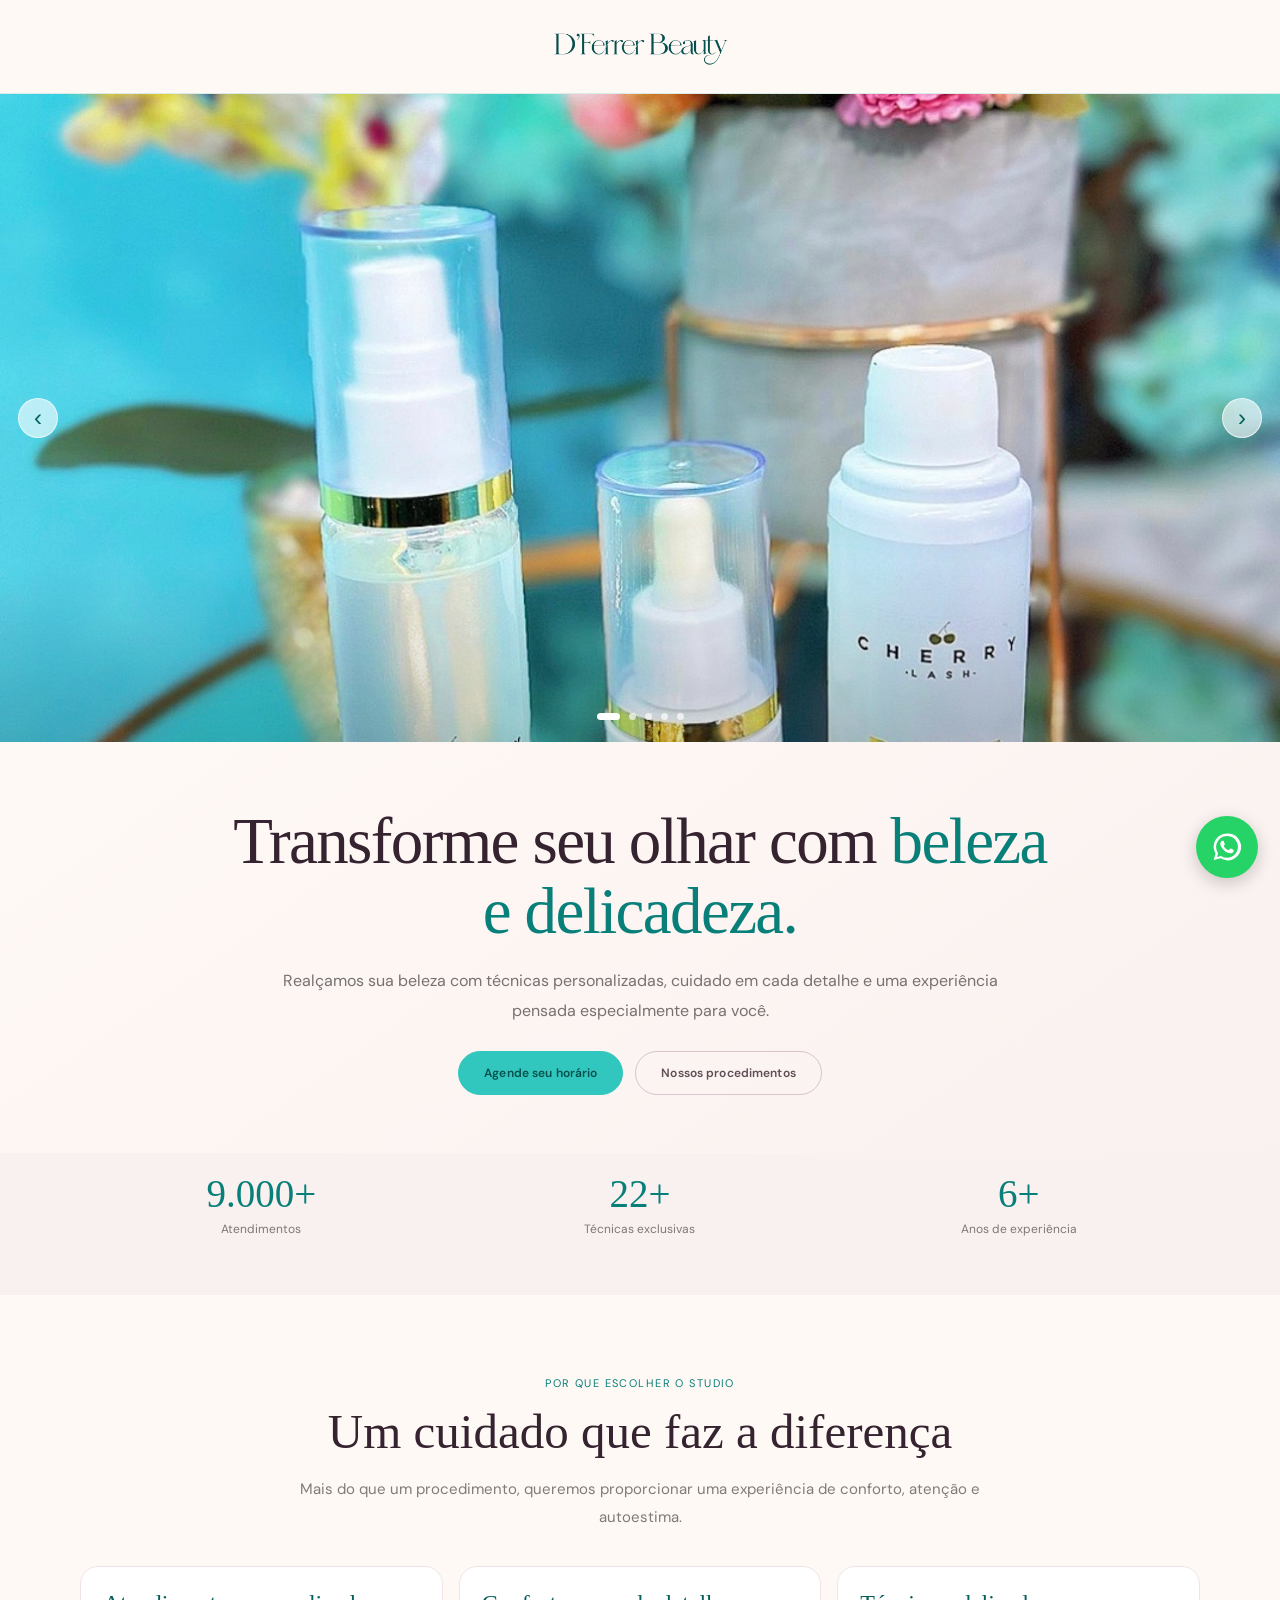
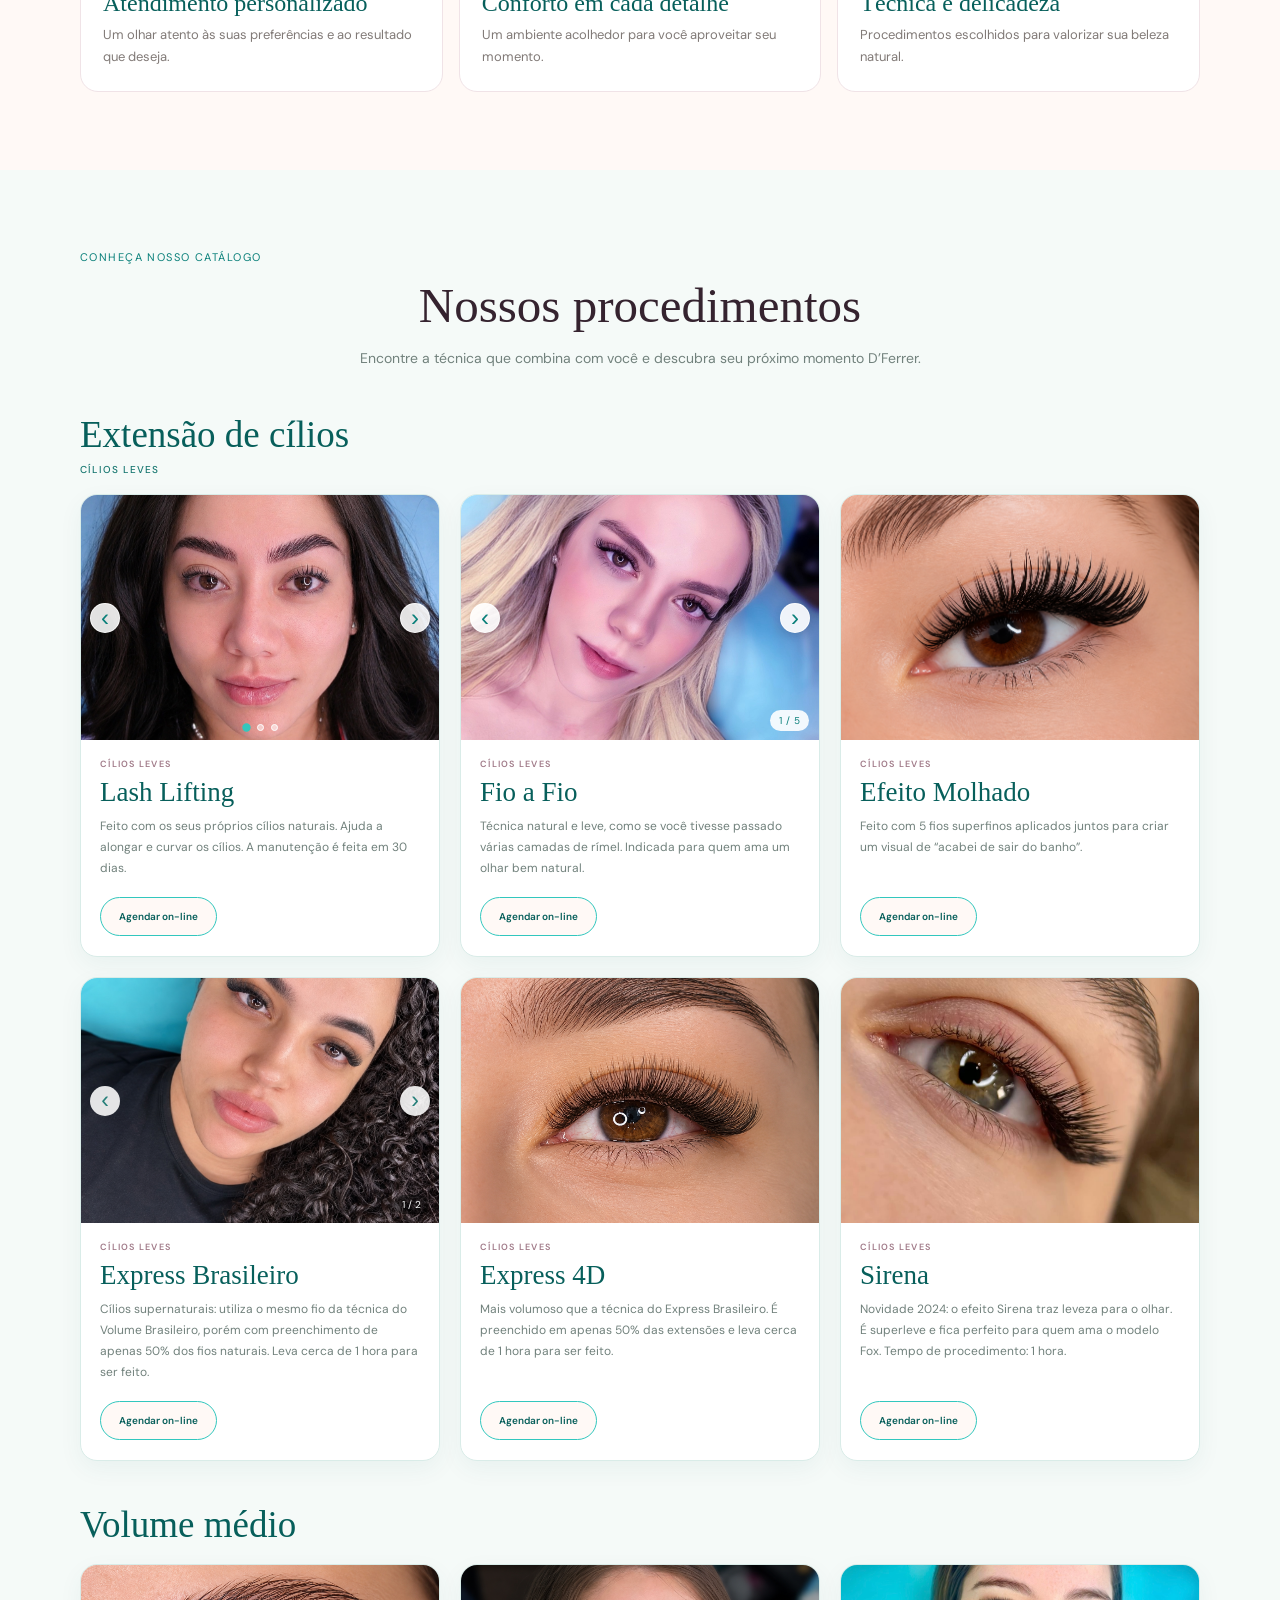
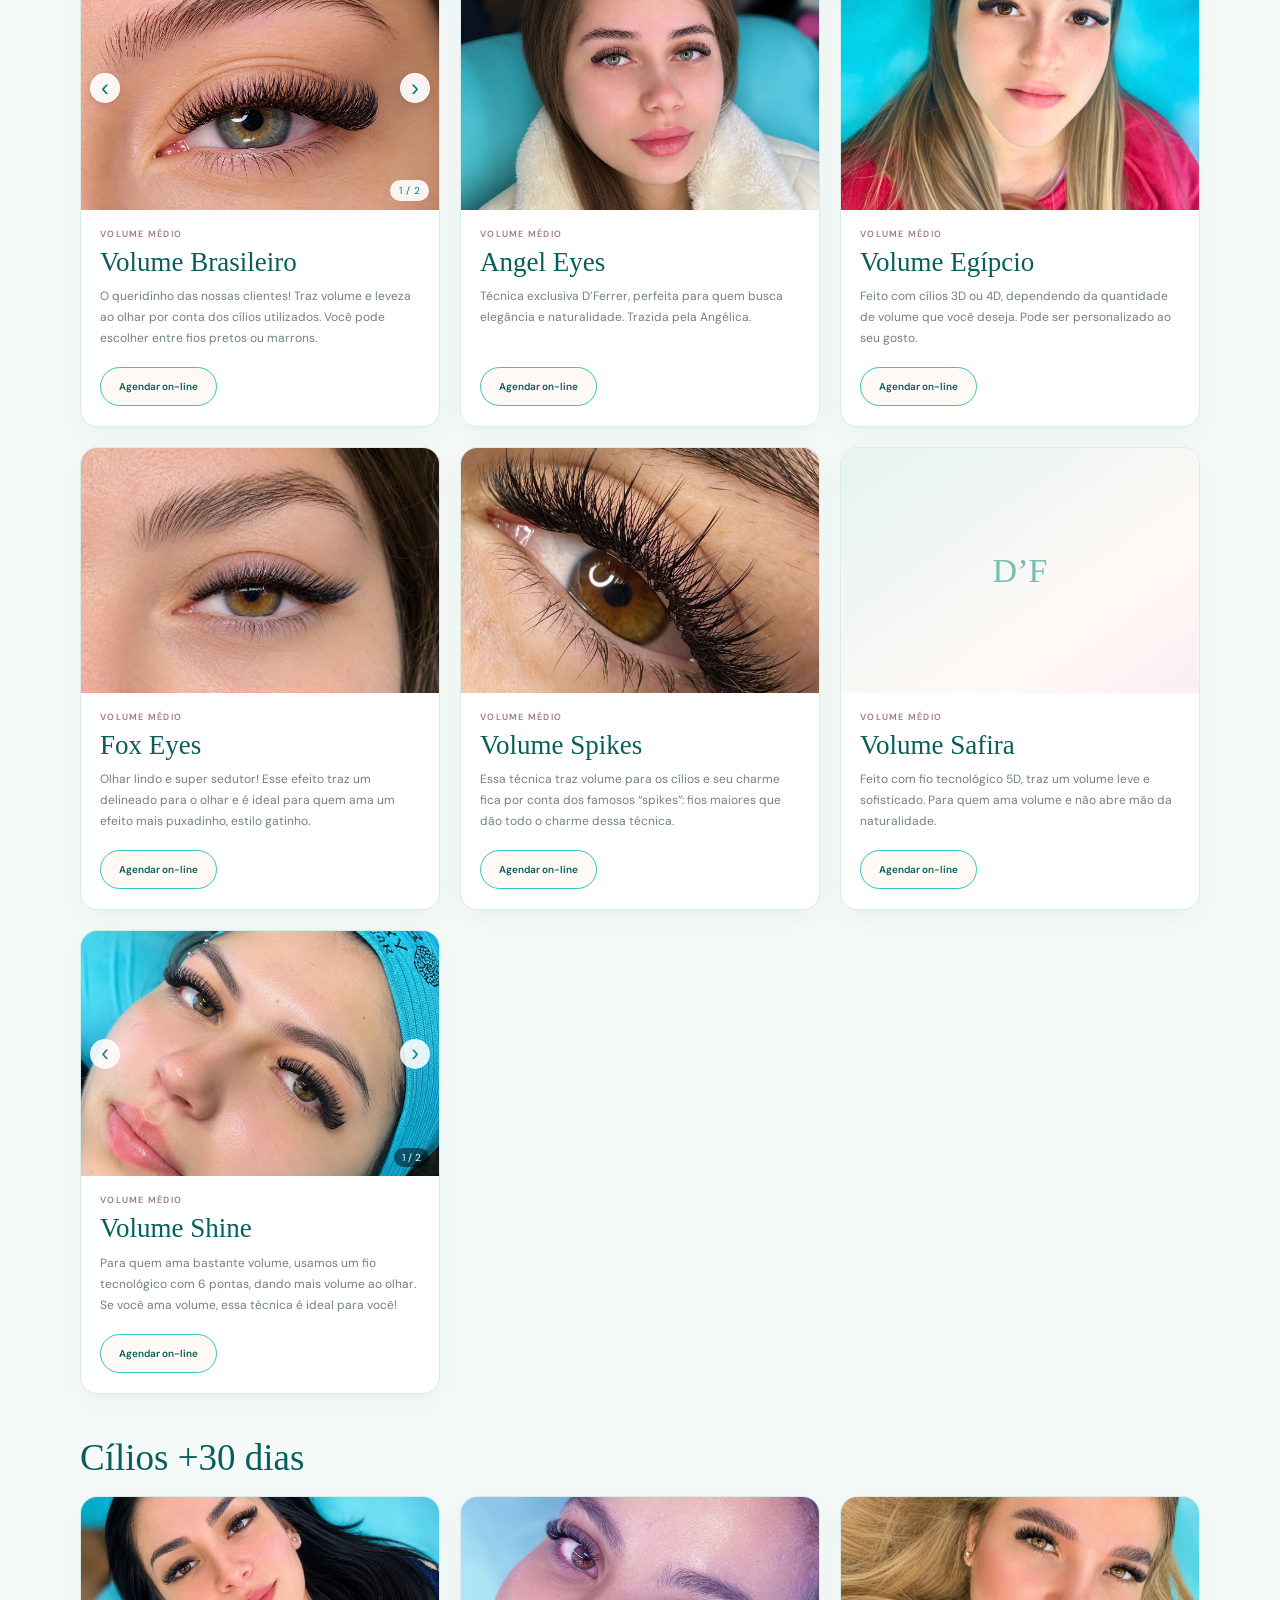
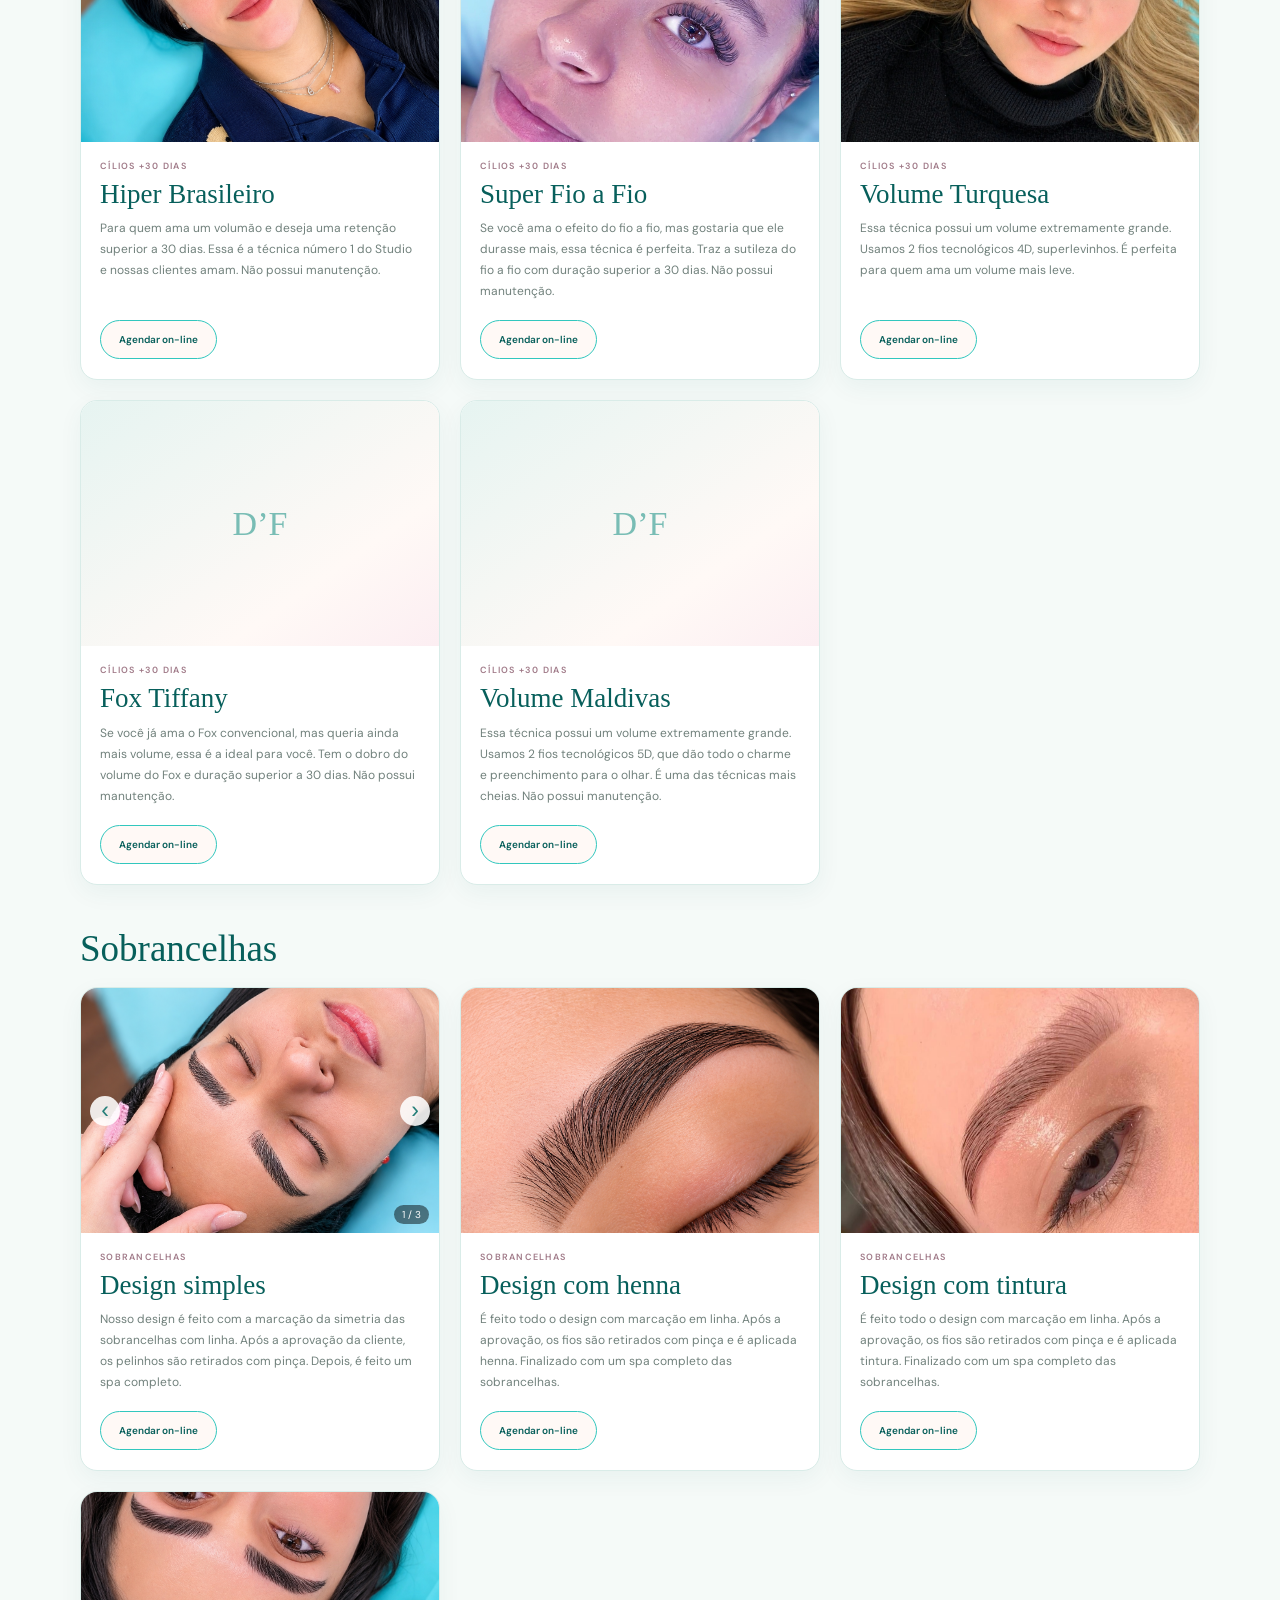
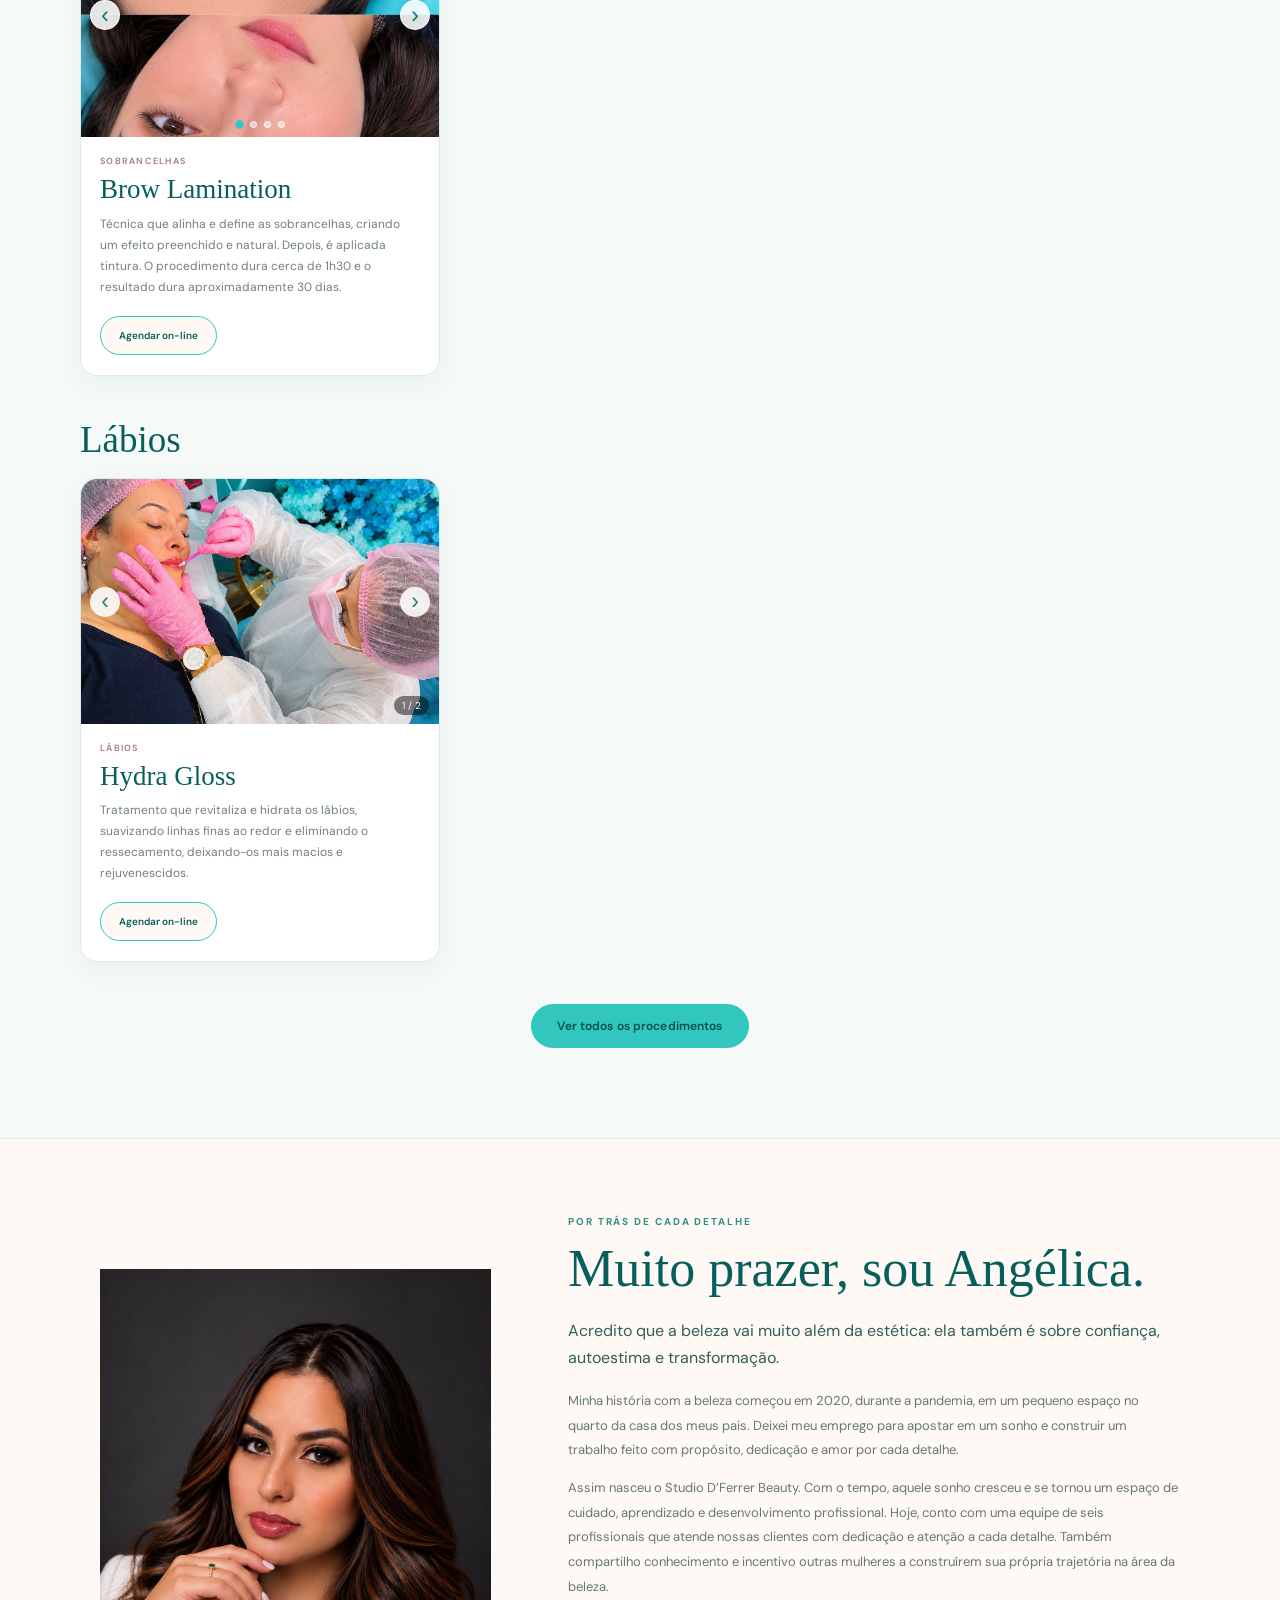
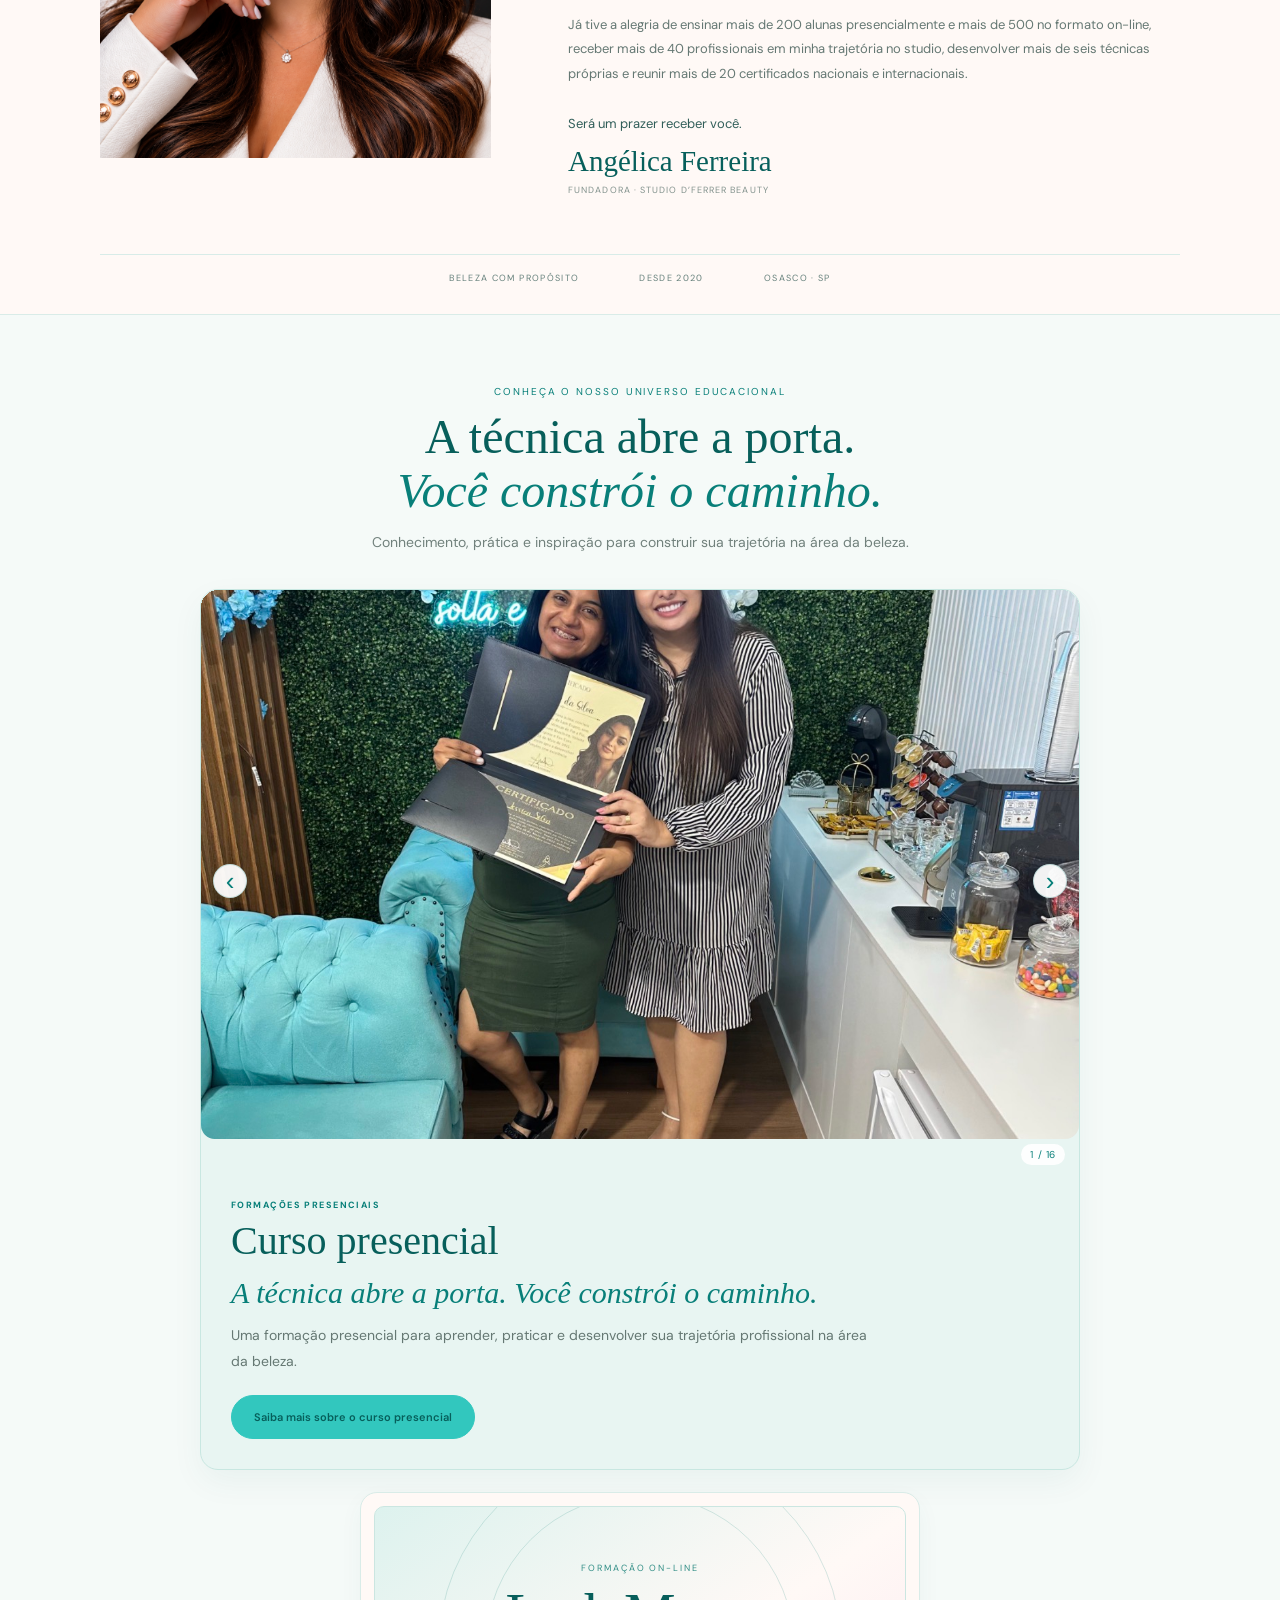
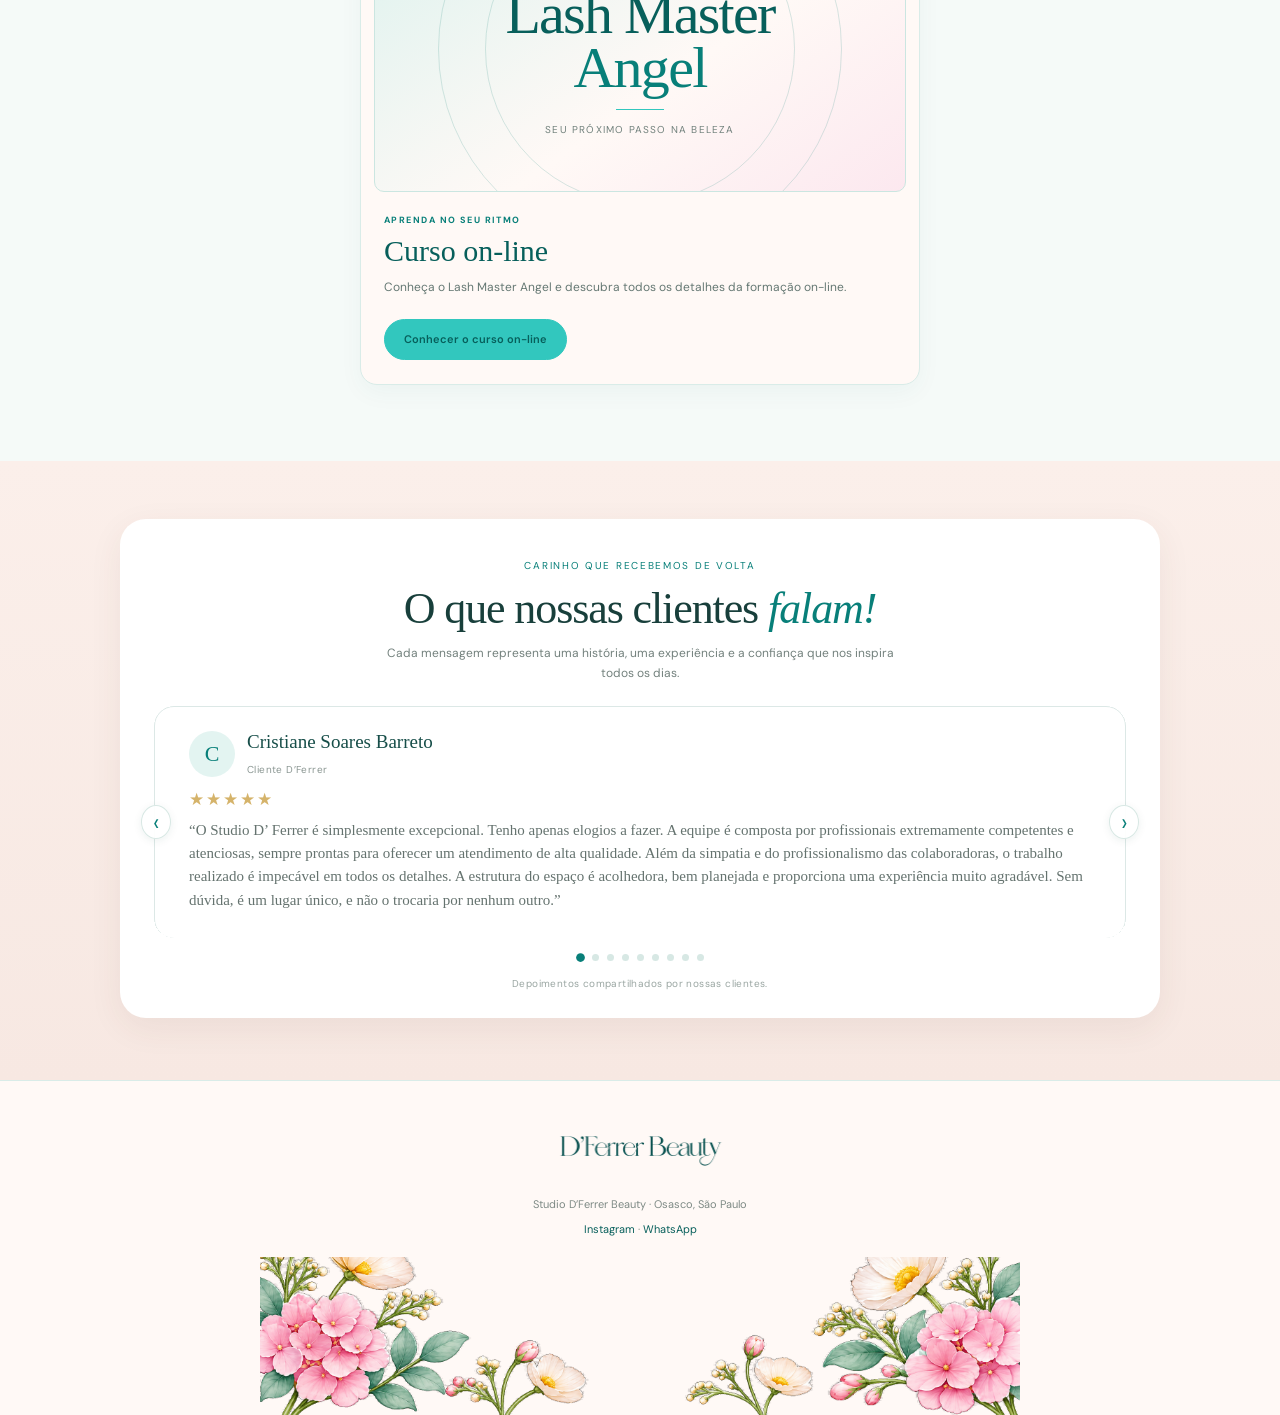
==== index.html @ f453dcc6 "Add Super Fio a Fio procedure photo" ====
<!doctype html>
<html lang="pt-BR"><head><meta charset="utf-8"><meta name="viewport" content="width=device-width, initial-scale=1"><meta name="theme-color" content="#FFF9F6"><meta name="description" content="Studio D’Ferrer Beauty em Osasco. Extensão de cílios, Lash Lifting, design de sobrancelhas, Brow Lamination e Hydra Gloss."><meta property="og:title" content="Studio D’Ferrer Beauty"><meta property="og:description" content="Seu olhar merece esse cuidado. Conheça os procedimentos D’Ferrer."><meta property="og:type" content="website"><title>Studio D’Ferrer Beauty | Osasco</title><link rel="preconnect" href="https://fonts.googleapis.com"><link rel="preconnect" href="https://fonts.gstatic.com" crossorigin><link href="https://fonts.googleapis.com/css2?family=DM+Sans:wght@400;500;600;700&display=swap" rel="stylesheet"><link rel="stylesheet" href="assets/dferrer-site.css"></head>
<body>
<header class="brand-header"><a href="index.html" aria-label="Studio D’Ferrer Beauty — início"><img src="assets/dferrer-beauty-logo-transparente.png" alt="D’Ferrer Beauty"></a></header>
<section class="home-carousel" aria-label="Fotografias do Studio D’Ferrer">
 <div class="home-slide active"><img src="assets/IMG_1053.jpeg" alt="Ambiente do Studio D’Ferrer — fotografia 1" fetchpriority="high"></div>
 <div class="home-slide"><img src="assets/IMG_1051.jpeg" alt="Ambiente do Studio D’Ferrer — fotografia 2" loading="lazy"></div>
 <div class="home-slide"><img src="assets/IMG_1052.jpeg" alt="Ambiente do Studio D’Ferrer — fotografia 3" loading="lazy"></div>
 <div class="home-slide"><img src="assets/IMG_0996.png" alt="Ambiente do Studio D’Ferrer — fotografia 4" loading="lazy"></div>
 <div class="home-slide"><img src="assets/Untitled%20design.png" alt="Ambiente do Studio D’Ferrer — fotografia 5" loading="lazy"></div>
 <div class="carousel-shade"></div>
 <button class="carousel-arrow carousel-prev" type="button" aria-label="Imagem anterior">‹</button>
 <button class="carousel-arrow carousel-next" type="button" aria-label="Próxima imagem">›</button>
 <div class="carousel-controls" aria-label="Selecionar imagem">
  <button class="carousel-dot active" aria-label="Imagem 1" type="button"></button>
  <button class="carousel-dot" aria-label="Imagem 2" type="button"></button>
  <button class="carousel-dot" aria-label="Imagem 3" type="button"></button>
  <button class="carousel-dot" aria-label="Imagem 4" type="button"></button>
  <button class="carousel-dot" aria-label="Imagem 5" type="button"></button>
 </div>
</section>
<section class="welcome"><div class="container"><h1>Transforme seu olhar com <em>beleza e delicadeza.</em></h1><p>Realçamos sua beleza com técnicas personalizadas, cuidado em cada detalhe e uma experiência pensada especialmente para você.</p><div class="actions"><a class="btn" href="https://appfidelizze.com/dferrer" target="_blank" rel="noopener">Agende seu horário</a><a class="btn secondary" href="procedimentos.html">Nossos procedimentos</a></div></div></section>
<section class="stats" aria-label="Studio D’Ferrer em números"><div class="container stats-grid"><div class="stat"><strong>9.000+</strong><span>Atendimentos</span></div><div class="stat"><strong>22+</strong><span>Técnicas exclusivas</span></div><div class="stat"><strong>6+</strong><span>Anos de experiência</span></div></div></section>
<section class="benefits"><div class="container"><span class="eyebrow">Por que escolher o Studio</span><h2>Um cuidado que faz a diferença</h2><p>Mais do que um procedimento, queremos proporcionar uma experiência de conforto, atenção e autoestima.</p><div class="benefit-grid"><article class="benefit"><h3>Atendimento personalizado</h3><p>Um olhar atento às suas preferências e ao resultado que deseja.</p></article><article class="benefit"><h3>Conforto em cada detalhe</h3><p>Um ambiente acolhedor para você aproveitar seu momento.</p></article><article class="benefit"><h3>Técnica e delicadeza</h3><p>Procedimentos escolhidos para valorizar sua beleza natural.</p></article></div></div></section>
<section class="home-procedures"><div class="container"><span class="eyebrow">Conheça nosso catálogo</span><h2 class="section-title">Nossos procedimentos</h2><p class="lead">Encontre a técnica que combina com você e descubra seu próximo momento D’Ferrer.</p>
<div class="home-category"><h3>Extensão de cílios <small>Cílios leves</small></h3><div class="procedure-grid">
<article class="procedure-card"><div class="procedure-photo lash-lifting-carousel" aria-label="Carrossel de fotos do Lash Lifting">
 <div class="lash-lifting-viewport"><div class="lash-lifting-track"><div class="lash-lifting-slide active"><img src="assets/5448086A-F5F6-4919-8FFB-C2268089C746.png" alt="Lash Lifting — resultado do procedimento 1" loading="eager"></div><div class="lash-lifting-slide"><img src="assets/03C1531E-20A6-4B08-8FCF-9B8209404064.png" alt="Lash Lifting — resultado do procedimento 2" loading="lazy"></div><div class="lash-lifting-slide"><img src="assets/FFB4CC52-5D05-4BFA-9DE7-01DC971E2241.png" alt="Lash Lifting — resultado do procedimento 3" loading="lazy"></div></div></div>
 <button class="lash-lifting-arrow lash-lifting-prev" type="button" aria-label="Foto anterior">‹</button>
 <button class="lash-lifting-arrow lash-lifting-next" type="button" aria-label="Próxima foto">›</button>
 <div class="lash-lifting-dots" aria-label="Selecionar foto"><button type="button" class="lash-lifting-dot active" aria-label="Mostrar foto 1" data-index="0"></button><button type="button" class="lash-lifting-dot" aria-label="Mostrar foto 2" data-index="1"></button><button type="button" class="lash-lifting-dot" aria-label="Mostrar foto 3" data-index="2"></button></div>
</div><div class="procedure-copy"><span class="procedure-index">Cílios leves</span><h3>Lash Lifting</h3><p>Feito com os seus próprios cílios naturais. Ajuda a alongar e curvar os cílios. A manutenção é feita em 30 dias.</p><a class="procedure-book" href="https://appfidelizze.com/dferrer" target="_blank" rel="noopener">Agendar on-line</a></div></article>
<article class="procedure-card"><div class="procedure-photo fio-a-fio-carousel" aria-label="Carrossel de fotos da técnica Fio a Fio">
 <div class="fio-a-fio-viewport"><div class="fio-a-fio-track">
 <div class="fio-a-fio-slide"><img src="assets/IMG_1075.jpeg" alt="Resultado da técnica Fio a Fio" loading="eager"></div>
 <div class="fio-a-fio-slide"><img src="assets/CA736EDA-AD29-4BDF-B2FA-392621420169.png" alt="Resultado da técnica Fio a Fio" loading="lazy"></div>
 <div class="fio-a-fio-slide"><img src="assets/8D658EBF-B3D2-4D2E-B660-7CB222F15F09.png" alt="Resultado da técnica Fio a Fio" loading="lazy"></div>
 <div class="fio-a-fio-slide"><img src="assets/IMG_1054.jpeg" alt="Resultado da técnica Fio a Fio" loading="lazy"></div>
 <div class="fio-a-fio-slide"><img src="assets/D7C7E0B8-30F1-4EED-9262-236A98E5A1D3.png" alt="Resultado da técnica Fio a Fio" loading="lazy"></div>
 </div></div>
 <button class="fio-a-fio-arrow fio-a-fio-prev" type="button" aria-label="Foto anterior">‹</button>
 <button class="fio-a-fio-arrow fio-a-fio-next" type="button" aria-label="Próxima foto">›</button>
 <div class="fio-a-fio-count" aria-live="polite">1 / 5</div>
</div><div class="procedure-copy"><span class="procedure-index">Cílios leves</span><h3>Fio a Fio</h3><p>Técnica natural e leve, como se você tivesse passado várias camadas de rímel. Indicada para quem ama um olhar bem natural.</p><a class="procedure-book" href="https://appfidelizze.com/dferrer" target="_blank" rel="noopener">Agendar on-line</a></div></article>
<article class="procedure-card"><div class="procedure-photo "><img src="assets/C5BC2295-5C54-436B-B4D3-16B5ED88D9A6.png" alt="Efeito Molhado — fotografia do procedimento" loading="lazy"></div><div class="procedure-copy"><span class="procedure-index">Cílios leves</span><h3>Efeito Molhado</h3><p>Feito com 5 fios superfinos aplicados juntos para criar um visual de “acabei de sair do banho”.</p><a class="procedure-book" href="https://appfidelizze.com/dferrer" target="_blank" rel="noopener">Agendar on-line</a></div></article>
<article class="procedure-card"><div class="procedure-photo express-brasileiro-carousel" aria-label="Carrossel de fotos do Express Brasileiro"><div class="express-brasileiro-track"><div class="express-brasileiro-slide active"><img src="assets/DEAA5E38-0293-44F7-9419-64514475C3C6.png" alt="Express Brasileiro — foto 1" loading="eager"></div><div class="express-brasileiro-slide"><img src="assets/IMG_1105.jpeg" alt="Express Brasileiro — foto 2" loading="lazy"></div></div><button class="express-brasileiro-arrow express-brasileiro-prev" type="button" aria-label="Foto anterior">‹</button><button class="express-brasileiro-arrow express-brasileiro-next" type="button" aria-label="Próxima foto">›</button><div class="express-brasileiro-count" aria-live="polite">1 / 2</div></div><div class="procedure-copy"><span class="procedure-index">Cílios leves</span><h3>Express Brasileiro</h3><p>Cílios supernaturais: utiliza o mesmo fio da técnica do Volume Brasileiro, porém com preenchimento de apenas 50% dos fios naturais. Leva cerca de 1 hora para ser feito.</p><a class="procedure-book" href="https://appfidelizze.com/dferrer" target="_blank" rel="noopener">Agendar on-line</a></div></article>
<article class="procedure-card"><div class="procedure-photo "><img src="assets/DF1B4E0C-D0CF-435B-BDFC-43D27D80B85F.png" alt="Express 4D — fotografia do procedimento" loading="lazy"></div><div class="procedure-copy"><span class="procedure-index">Cílios leves</span><h3>Express 4D</h3><p>Mais volumoso que a técnica do Express Brasileiro. É preenchido em apenas 50% das extensões e leva cerca de 1 hora para ser feito.</p><a class="procedure-book" href="https://appfidelizze.com/dferrer" target="_blank" rel="noopener">Agendar on-line</a></div></article>
<article class="procedure-card"><div class="procedure-photo "><img src="assets/IMG_1018.jpeg" alt="Sirena — fotografia do procedimento" loading="lazy"></div><div class="procedure-copy"><span class="procedure-index">Cílios leves</span><h3>Sirena</h3><p>Novidade 2024: o efeito Sirena traz leveza para o olhar. É superleve e fica perfeito para quem ama o modelo Fox. Tempo de procedimento: 1 hora.</p><a class="procedure-book" href="https://appfidelizze.com/dferrer" target="_blank" rel="noopener">Agendar on-line</a></div></article>
</div></div>
<div class="home-category"><h3>Volume médio</h3><div class="procedure-grid">
<article class="procedure-card"><div class="procedure-photo volume-brasileiro-carousel" aria-label="Carrossel de fotos do Volume Brasileiro">
 <div class="volume-brasileiro-viewport"><div class="volume-brasileiro-track">
  <div class="volume-brasileiro-slide"><img src="assets/A557F19A-7D3B-4ECF-8664-12F7BD114346.png" alt="Volume Brasileiro — foto 1" loading="eager"></div>
  <div class="volume-brasileiro-slide"><img src="assets/IMG_1093.jpeg" alt="Volume Brasileiro — foto 2" loading="lazy"></div>
 </div></div>
 <button class="volume-brasileiro-arrow volume-brasileiro-prev" type="button" aria-label="Foto anterior">‹</button>
 <button class="volume-brasileiro-arrow volume-brasileiro-next" type="button" aria-label="Próxima foto">›</button>
 <div class="volume-brasileiro-count" aria-live="polite">1 / 2</div>
</div><div class="procedure-copy"><span class="procedure-index">Volume médio</span><h3>Volume Brasileiro</h3><p>O queridinho das nossas clientes! Traz volume e leveza ao olhar por conta dos cílios utilizados. Você pode escolher entre fios pretos ou marrons.</p><a class="procedure-book" href="https://appfidelizze.com/dferrer" target="_blank" rel="noopener">Agendar on-line</a></div></article><article class="procedure-card"><div class="procedure-photo"><img src="assets/906FADBA-9ADD-4CD5-A591-F32B202630BE.png" alt="Angel Eyes — fotografia do procedimento" loading="lazy"></div><div class="procedure-copy"><span class="procedure-index">Volume médio</span><h3>Angel Eyes</h3><p>Técnica exclusiva D’Ferrer, perfeita para quem busca elegância e naturalidade. Trazida pela Angélica.</p><a class="procedure-book" href="https://appfidelizze.com/dferrer" target="_blank" rel="noopener">Agendar on-line</a></div></article><article class="procedure-card"><div class="procedure-photo"><img src="assets/IMG_1086.jpeg" alt="Volume Egípcio — fotografia do procedimento" loading="lazy"></div><div class="procedure-copy"><span class="procedure-index">Volume médio</span><h3>Volume Egípcio</h3><p>Feito com cílios 3D ou 4D, dependendo da quantidade de volume que você deseja. Pode ser personalizado ao seu gosto.</p><a class="procedure-book" href="https://appfidelizze.com/dferrer" target="_blank" rel="noopener">Agendar on-line</a></div></article><article class="procedure-card"><div class="procedure-photo "><img src="assets/BF80F86D-3884-4C9D-A6F0-FB28E1569F34.png" alt="Fox Eyes — fotografia do procedimento" loading="lazy"></div><div class="procedure-copy"><span class="procedure-index">Volume médio</span><h3>Fox Eyes</h3><p>Olhar lindo e super sedutor! Esse efeito traz um delineado para o olhar e é ideal para quem ama um efeito mais puxadinho, estilo gatinho.</p><a class="procedure-book" href="https://appfidelizze.com/dferrer" target="_blank" rel="noopener">Agendar on-line</a></div></article><article class="procedure-card"><div class="procedure-photo"><img src="assets/IMG_1008.jpeg" alt="Volume Spikes — fotografia do procedimento" loading="lazy"></div><div class="procedure-copy"><span class="procedure-index">Volume médio</span><h3>Volume Spikes</h3><p>Essa técnica traz volume para os cílios e seu charme fica por conta dos famosos “spikes”: fios maiores que dão todo o charme dessa técnica.</p><a class="procedure-book" href="https://appfidelizze.com/dferrer" target="_blank" rel="noopener">Agendar on-line</a></div></article><article class="procedure-card"><div class="procedure-photo no-image">D’F</div><div class="procedure-copy"><span class="procedure-index">Volume médio</span><h3>Volume Safira</h3><p>Feito com fio tecnológico 5D, traz um volume leve e sofisticado. Para quem ama volume e não abre mão da naturalidade.</p><a class="procedure-book" href="https://appfidelizze.com/dferrer" target="_blank" rel="noopener">Agendar on-line</a></div></article><article class="procedure-card"><div class="procedure-photo volume-shine-carousel"><div class="volume-shine-track"><div class="volume-shine-slide active"><img src="assets/43CAB1A0-0616-413A-AD91-EF6CD9C9D61A.png" alt="Volume Shine — nova foto" loading="eager"></div><div class="volume-shine-slide"><img src="assets/D9075946-90B2-44CD-BFFD-44415C374964.png" alt="Volume Shine — foto anterior" loading="lazy"></div></div><button class="volume-shine-arrow volume-shine-prev" type="button" aria-label="Foto anterior">‹</button><button class="volume-shine-arrow volume-shine-next" type="button" aria-label="Próxima foto">›</button><div class="volume-shine-count" aria-live="polite">1 / 2</div></div><div class="procedure-copy"><span class="procedure-index">Volume médio</span><h3>Volume Shine</h3><p>Para quem ama bastante volume, usamos um fio tecnológico com 6 pontas, dando mais volume ao olhar. Se você ama volume, essa técnica é ideal para você!</p><a class="procedure-book" href="https://appfidelizze.com/dferrer" target="_blank" rel="noopener">Agendar on-line</a></div></article>
</div></div>
<div class="home-category"><h3>Cílios +30 dias</h3><div class="procedure-grid">
<article class="procedure-card"><div class="procedure-photo"><img src="assets/76E06BC0-DA74-469D-A2C0-921A1E4BC4AF.png" alt="Hiper Brasileiro — resultado do procedimento" loading="lazy"></div><div class="procedure-copy"><span class="procedure-index">Cílios +30 dias</span><h3>Hiper Brasileiro</h3><p>Para quem ama um volumão e deseja uma retenção superior a 30 dias. Essa é a técnica número 1 do Studio e nossas clientes amam. Não possui manutenção.</p><a class="procedure-book" href="https://appfidelizze.com/dferrer" target="_blank" rel="noopener">Agendar on-line</a></div></article><article class="procedure-card"><div class="procedure-photo"><img src="assets/IMG_1100.jpeg" alt="Super Fio a Fio — resultado do procedimento" loading="lazy"></div><div class="procedure-copy"><span class="procedure-index">Cílios +30 dias</span><h3>Super Fio a Fio</h3><p>Se você ama o efeito do fio a fio, mas gostaria que ele durasse mais, essa técnica é perfeita. Traz a sutileza do fio a fio com duração superior a 30 dias. Não possui manutenção.</p><a class="procedure-book" href="https://appfidelizze.com/dferrer" target="_blank" rel="noopener">Agendar on-line</a></div></article><article class="procedure-card"><div class="procedure-photo"><img src="assets/5E0B232E-EDA1-4622-9648-BD32B0EECAF9.png" alt="Volume Turquesa — resultado do procedimento" loading="lazy"></div><div class="procedure-copy"><span class="procedure-index">Cílios +30 dias</span><h3>Volume Turquesa</h3><p>Essa técnica possui um volume extremamente grande. Usamos 2 fios tecnológicos 4D, superlevinhos. É perfeita para quem ama um volume mais leve.</p><a class="procedure-book" href="https://appfidelizze.com/dferrer" target="_blank" rel="noopener">Agendar on-line</a></div></article><article class="procedure-card"><div class="procedure-photo no-image">D’F</div><div class="procedure-copy"><span class="procedure-index">Cílios +30 dias</span><h3>Fox Tiffany</h3><p>Se você já ama o Fox convencional, mas queria ainda mais volume, essa é a ideal para você. Tem o dobro do volume do Fox e duração superior a 30 dias. Não possui manutenção.</p><a class="procedure-book" href="https://appfidelizze.com/dferrer" target="_blank" rel="noopener">Agendar on-line</a></div></article><article class="procedure-card"><div class="procedure-photo no-image">D’F</div><div class="procedure-copy"><span class="procedure-index">Cílios +30 dias</span><h3>Volume Maldivas</h3><p>Essa técnica possui um volume extremamente grande. Usamos 2 fios tecnológicos 5D, que dão todo o charme e preenchimento para o olhar. É uma das técnicas mais cheias. Não possui manutenção.</p><a class="procedure-book" href="https://appfidelizze.com/dferrer" target="_blank" rel="noopener">Agendar on-line</a></div></article>
</div></div>
<div class="home-category"><h3>Sobrancelhas</h3><div class="procedure-grid">
<article class="procedure-card"><div class="procedure-photo design-simples-carousel" aria-label="Carrossel de fotos do Design simples">
 <div class="design-simples-track">
  <div class="design-simples-slide active"><img src="assets/1CA654D6-734E-4BDF-9289-021B484F2D24.png" alt="Resultado de Design simples de sobrancelhas — foto 1" loading="eager"></div>
  <div class="design-simples-slide"><img src="assets/IMG_1090.jpeg" alt="Resultado de Design simples de sobrancelhas — foto 2" loading="lazy"></div>
  <div class="design-simples-slide"><img src="assets/IMG_1056.jpeg" alt="Resultado de Design simples de sobrancelhas — foto 3" loading="lazy"></div>
 </div>
 <button class="design-simples-arrow design-simples-prev" type="button" aria-label="Foto anterior">‹</button>
 <button class="design-simples-arrow design-simples-next" type="button" aria-label="Próxima foto">›</button>
 <div class="design-simples-count" aria-live="polite">1 / 3</div>
</div><div class="procedure-copy"><span class="procedure-index">Sobrancelhas</span><h3>Design simples</h3><p>Nosso design é feito com a marcação da simetria das sobrancelhas com linha. Após a aprovação da cliente, os pelinhos são retirados com pinça. Depois, é feito um spa completo.</p><a class="procedure-book" href="https://appfidelizze.com/dferrer" target="_blank" rel="noopener">Agendar on-line</a></div></article><article class="procedure-card"><div class="procedure-photo "><img src="assets/9F7C8791-CA98-477B-BB02-971F1E17ECF6.png" alt="Design com henna — fotografia do procedimento" loading="lazy"></div><div class="procedure-copy"><span class="procedure-index">Sobrancelhas</span><h3>Design com henna</h3><p>É feito todo o design com marcação em linha. Após a aprovação, os fios são retirados com pinça e é aplicada henna. Finalizado com um spa completo das sobrancelhas.</p><a class="procedure-book" href="https://appfidelizze.com/dferrer" target="_blank" rel="noopener">Agendar on-line</a></div></article><article class="procedure-card"><div class="procedure-photo"><img src="assets/IMG_1175.jpeg" alt="Design de sobrancelhas com tintura — resultado do procedimento" loading="lazy"></div><div class="procedure-copy"><span class="procedure-index">Sobrancelhas</span><h3>Design com tintura</h3><p>É feito todo o design com marcação em linha. Após a aprovação, os fios são retirados com pinça e é aplicada tintura. Finalizado com um spa completo das sobrancelhas.</p><a class="procedure-book" href="https://appfidelizze.com/dferrer" target="_blank" rel="noopener">Agendar on-line</a></div></article><article class="procedure-card"><div class="procedure-photo brow-lamination-carousel" aria-label="Carrossel de fotos do Brow Lamination">
 <div class="brow-lamination-viewport"><div class="brow-lamination-track"><div class="brow-lamination-slide"><img src="assets/32B70788-687F-433F-A1DE-7510DDB16A89.png" alt="Brow Lamination — resultado do procedimento 1" loading="eager"></div><div class="brow-lamination-slide"><img src="assets/E2709A40-B502-44A3-8E3C-08B0581C3425.png" alt="Brow Lamination — resultado do procedimento 2" loading="lazy"></div><div class="brow-lamination-slide"><img src="assets/1A853281-1424-4C72-A8FB-3FAC4EA9CC5F.png" alt="Brow Lamination — resultado do procedimento 3" loading="lazy"></div><div class="brow-lamination-slide"><img src="assets/43D2AAC2-0395-46C7-84C9-CB31F49064BE.png" alt="Brow Lamination — resultado do procedimento 4" loading="lazy"></div></div></div>
 <button class="brow-lamination-arrow brow-lamination-prev" type="button" aria-label="Foto anterior">‹</button>
 <button class="brow-lamination-arrow brow-lamination-next" type="button" aria-label="Próxima foto">›</button>
 <div class="brow-lamination-dots" aria-label="Selecionar foto"><button type="button" class="brow-lamination-dot active" aria-label="Mostrar foto 1" data-index="0"></button><button type="button" class="brow-lamination-dot" aria-label="Mostrar foto 2" data-index="1"></button><button type="button" class="brow-lamination-dot" aria-label="Mostrar foto 3" data-index="2"></button><button type="button" class="brow-lamination-dot" aria-label="Mostrar foto 4" data-index="3"></button></div>
</div><div class="procedure-copy"><span class="procedure-index">Sobrancelhas</span><h3>Brow Lamination</h3><p>Técnica que alinha e define as sobrancelhas, criando um efeito preenchido e natural. Depois, é aplicada tintura. O procedimento dura cerca de 1h30 e o resultado dura aproximadamente 30 dias.</p><a class="procedure-book" href="https://appfidelizze.com/dferrer" target="_blank" rel="noopener">Agendar on-line</a></div></article>
</div></div>
<div class="home-category"><h3>Lábios</h3><div class="procedure-grid"><article class="procedure-card"><div class="procedure-photo hydra-gloss-carousel" aria-label="Carrossel de fotos do Hydra Gloss">
 <div class="hydra-gloss-track">
  <div class="hydra-gloss-slide active"><img src="assets/5AC16392-1C1D-4566-BB4D-CF7FDFF17A43.png" alt="Hydra Gloss — resultado do procedimento 1" loading="eager"></div>
  <div class="hydra-gloss-slide"><img src="assets/IMG_1071.jpeg" alt="Hydra Gloss — resultado do procedimento 2" loading="lazy"></div>
 </div>
 <button class="hydra-gloss-arrow hydra-gloss-prev" type="button" aria-label="Foto anterior">‹</button>
 <button class="hydra-gloss-arrow hydra-gloss-next" type="button" aria-label="Próxima foto">›</button>
 <div class="hydra-gloss-count" aria-live="polite">1 / 2</div>
</div><div class="procedure-copy"><span class="procedure-index">Lábios</span><h3>Hydra Gloss</h3><p>Tratamento que revitaliza e hidrata os lábios, suavizando linhas finas ao redor e eliminando o ressecamento, deixando-os mais macios e rejuvenescidos.</p><a class="procedure-book" href="https://appfidelizze.com/dferrer" target="_blank" rel="noopener">Agendar on-line</a></div></article></div></div>
<div class="actions" style="margin-top:42px"><a class="btn" href="procedimentos.html">Ver todos os procedimentos</a></div>
</div></section>

<section class="founder-story" aria-labelledby="founder-title">
 <div class="founder-story-inner">
  <div class="founder-story-mark founder-story-portrait"><img src="assets/4F961B9D-B741-4547-84F9-EF9C93CEACAF.png" alt="Angélica Ferreira, fundadora do Studio D’Ferrer Beauty" loading="lazy"></div>
  <div class="founder-story-copy">
   <span class="eyebrow">Por trás de cada detalhe</span>
   <h2 id="founder-title">Muito prazer, sou Angélica.</h2>
   <p class="founder-story-lead">Acredito que a beleza vai muito além da estética: ela também é sobre confiança, autoestima e transformação.</p>
   <p>Minha história com a beleza começou em 2020, durante a pandemia, em um pequeno espaço no quarto da casa dos meus pais. Deixei meu emprego para apostar em um sonho e construir um trabalho feito com propósito, dedicação e amor por cada detalhe.</p>
   <p>Assim nasceu o Studio D’Ferrer Beauty. Com o tempo, aquele sonho cresceu e se tornou um espaço de cuidado, aprendizado e desenvolvimento profissional. Hoje, conto com uma equipe de seis profissionais que atende nossas clientes com dedicação e atenção a cada detalhe. Também compartilho conhecimento e incentivo outras mulheres a construírem sua própria trajetória na área da beleza.</p>
   <p>Já tive a alegria de ensinar mais de 200 alunas presencialmente e mais de 500 no formato on-line, receber mais de 40 profissionais em minha trajetória no studio, desenvolver mais de seis técnicas próprias e reunir mais de 20 certificados nacionais e internacionais.</p>
   <p class="founder-story-signature">Será um prazer receber você.<br><strong>Angélica Ferreira</strong><span>Fundadora · Studio D’Ferrer Beauty</span></p>
  </div>
 </div>
 <div class="founder-story-note"><span>Beleza com propósito</span><span>Desde 2020</span><span>Osasco · SP</span></div>
</section>
<section class="dferrer-courses" aria-labelledby="dferrer-courses-title">
 <div class="dferrer-courses-inner">
  <div class="dferrer-courses-heading">
   <span class="eyebrow">Conheça o nosso universo educacional</span>
   <h2 id="dferrer-courses-title">A técnica abre a porta.<br><em>Você constrói o caminho.</em></h2>
   <p>Conhecimento, prática e inspiração para construir sua trajetória na área da beleza.</p>
  </div>
  <div class="dferrer-course-grid">
   <article class="dferrer-course-card dferrer-course-presential">
    <div class="dferrer-course-gallery dferrer-student-carousel" aria-label="Carrossel de fotos das alunas do curso presencial">
     <div class="dferrer-student-viewport">
      <div class="dferrer-student-track">
      <div class="dferrer-course-slide is-active" data-slide="0"><img src="assets/IMG_1163.jpeg" alt="Alunas do curso presencial Studio D’Ferrer Beauty com certificado" loading="eager"></div>
      <div class="dferrer-course-slide" data-slide="1"><img src="assets/IMG_1164.jpeg" alt="Alunas do curso presencial Studio D’Ferrer Beauty com certificado" loading="lazy"></div>
      <div class="dferrer-course-slide" data-slide="2"><img src="assets/IMG_1160.jpeg" alt="Alunas do curso presencial Studio D’Ferrer Beauty com certificado" loading="lazy"></div>
      <div class="dferrer-course-slide" data-slide="3"><img src="assets/IMG_1153.jpeg" alt="Alunas do curso presencial Studio D’Ferrer Beauty com certificado" loading="lazy"></div>
      <div class="dferrer-course-slide" data-slide="4"><img src="assets/IMG_1152.jpeg" alt="Alunas do curso presencial Studio D’Ferrer Beauty com certificado" loading="lazy"></div>
      <div class="dferrer-course-slide" data-slide="5"><img src="assets/IMG_1155.jpeg" alt="Alunas do curso presencial Studio D’Ferrer Beauty com certificado" loading="lazy"></div>
      <div class="dferrer-course-slide" data-slide="6"><img src="assets/IMG_1148.jpeg" alt="Alunas do curso presencial Studio D’Ferrer Beauty com certificado" loading="lazy"></div>
      <div class="dferrer-course-slide" data-slide="7"><img src="assets/IMG_1157.jpeg" alt="Alunas do curso presencial Studio D’Ferrer Beauty com certificado" loading="lazy"></div>
      <div class="dferrer-course-slide" data-slide="8"><img src="assets/IMG_1161.jpeg" alt="Alunas do curso presencial Studio D’Ferrer Beauty com certificado" loading="lazy"></div>
      <div class="dferrer-course-slide" data-slide="9"><img src="assets/IMG_1149.jpeg" alt="Alunas do curso presencial Studio D’Ferrer Beauty com certificado" loading="lazy"></div>
      <div class="dferrer-course-slide" data-slide="10"><img src="assets/IMG_1156.jpeg" alt="Alunas do curso presencial Studio D’Ferrer Beauty com certificado" loading="lazy"></div>
      <div class="dferrer-course-slide" data-slide="11"><img src="assets/IMG_1151.jpeg" alt="Alunas do curso presencial Studio D’Ferrer Beauty com certificado" loading="lazy"></div>
      <div class="dferrer-course-slide" data-slide="12"><img src="assets/IMG_1147.jpeg" alt="Alunas do curso presencial Studio D’Ferrer Beauty com certificado" loading="lazy"></div>
      <div class="dferrer-course-slide" data-slide="13"><img src="assets/IMG_1159.jpeg" alt="Alunas do curso presencial Studio D’Ferrer Beauty com certificado" loading="lazy"></div>
      <div class="dferrer-course-slide" data-slide="14"><img src="assets/IMG_1162.jpeg" alt="Alunas do curso presencial Studio D’Ferrer Beauty com certificado" loading="lazy"></div>
      <div class="dferrer-course-slide" data-slide="15"><img src="assets/IMG_1146.jpeg" alt="Alunas do curso presencial Studio D’Ferrer Beauty com certificado" loading="lazy"></div>
      </div>
     </div>
     <button class="dferrer-student-arrow dferrer-student-prev" type="button" aria-label="Foto anterior">‹</button>
     <button class="dferrer-student-arrow dferrer-student-next" type="button" aria-label="Próxima foto">›</button>
     <div class="dferrer-student-count" aria-live="polite">1 / 16</div>
    </div>
    <div class="dferrer-course-content">
     <span class="dferrer-course-kicker">Formações presenciais</span>
     <h3>Curso presencial</h3>
     <p class="dferrer-presential-highlight">A técnica abre a porta. Você constrói o caminho.</p>
     <p>Uma formação presencial para aprender, praticar e desenvolver sua trajetória profissional na área da beleza.</p>
     <a class="dferrer-course-button" href="https://wa.me/5511940507965?text=Ol%C3%A1!%20Gostaria%20de%20saber%20mais%20sobre%20o%20curso%20presencial%20do%20Studio%20D%E2%80%99Ferrer%20Beauty." target="_blank" rel="noopener">Saiba mais sobre o curso presencial</a>
    </div>
   </article>
   <article class="dferrer-course-card dferrer-course-online">
    <div class="dferrer-online-art" role="img" aria-label="Arte de apresentação do curso on-line Lash Master Angel">
     <span class="dferrer-online-small">FORMAÇÃO ON-LINE</span>
     <span class="dferrer-online-title">Lash Master<br><em>Angel</em></span>
     <span class="dferrer-online-line"></span>
     <span class="dferrer-online-caption">Seu próximo passo na beleza</span>
    </div>
    <div class="dferrer-course-content">
     <span class="dferrer-course-kicker">Aprenda no seu ritmo</span>
     <h3>Curso on-line</h3>
     <p>Conheça o Lash Master Angel e descubra todos os detalhes da formação on-line.</p>
     <a class="dferrer-course-button" href="https://lashmasterangel.lovable.app" target="_blank" rel="noopener">Conhecer o curso on-line</a>
    </div>
   </article>
  </div>
 </div>
</section>
<!-- dferrer-student-carousel-init -->

<script>
(()=>{document.querySelectorAll('.dferrer-student-carousel').forEach(root=>{if(root.dataset.ready)return;root.dataset.ready='1';const track=root.querySelector('.dferrer-student-track'),slides=[...track.children],count=root.querySelector('.dferrer-student-count');let current=0;function show(n){current=(n+slides.length)%slides.length;track.style.transform='translateX(-'+(current*100)+'%)';slides.forEach((s,i)=>s.setAttribute('aria-hidden',i===current?'false':'true'));count.textContent=(current+1)+' / '+slides.length}root.querySelector('.dferrer-student-prev').addEventListener('click',()=>show(current-1));root.querySelector('.dferrer-student-next').addEventListener('click',()=>show(current+1));let x=0;root.querySelector('.dferrer-student-viewport').addEventListener('touchstart',e=>{x=e.changedTouches[0].clientX},{passive:true});root.querySelector('.dferrer-student-viewport').addEventListener('touchend',e=>{const d=e.changedTouches[0].clientX-x;if(Math.abs(d)>40)show(current+(d<0?1:-1))},{passive:true});show(0)})})();
</script>

<!-- Depoimentos reais das clientes do Studio D’Ferrer -->
<section class="dferrer-testimonials" aria-labelledby="dferrer-testimonials-title">
 <div class="dferrer-testimonials-inner">
  <div class="dferrer-testimonials-heading">
   <span class="eyebrow">Carinho que recebemos de volta</span>
   <h2 id="dferrer-testimonials-title">O que nossas clientes <em>falam!</em></h2>
   <p>Cada mensagem representa uma história, uma experiência e a confiança que nos inspira todos os dias.</p>
  </div>
  <div class="dferrer-review-slider" aria-roledescription="carrossel" aria-label="Depoimentos de clientes">
   <button class="dferrer-review-arrow dferrer-review-prev" type="button" aria-label="Depoimento anterior">‹</button>
   <div class="dferrer-review-window">
    <div class="dferrer-review-track">
     <article class="dferrer-review-card" aria-label="Depoimento de Cristiane Soares Barreto">
      <div class="dferrer-review-top"><span class="dferrer-review-avatar">C</span><div><h3>Cristiane Soares Barreto</h3><span>Cliente D’Ferrer</span></div></div>
      <div class="dferrer-review-stars" aria-label="5 estrelas">★★★★★</div>
      <blockquote>“O Studio D’ Ferrer é simplesmente excepcional. Tenho apenas elogios a fazer. A equipe é composta por profissionais extremamente competentes e atenciosas, sempre prontas para oferecer um atendimento de alta qualidade. Além da simpatia e do profissionalismo das colaboradoras, o trabalho realizado é impecável em todos os detalhes. A estrutura do espaço é acolhedora, bem planejada e proporciona uma experiência muito agradável. Sem dúvida, é um lugar único, e não o trocaria por nenhum outro.”</blockquote>
     </article>
     <article class="dferrer-review-card" aria-label="Depoimento de Ana Kátia Silva">
      <div class="dferrer-review-top"><span class="dferrer-review-avatar">A</span><div><h3>Ana Kátia Silva</h3><span>Cliente D’Ferrer</span></div></div>
      <div class="dferrer-review-stars" aria-label="5 estrelas">★★★★★</div>
      <blockquote>“É uma ótima clínica, além de linda muito acolhedora, eu gostei muito do procedimento que eu fiz, tudo muito organizado e limpo... Parabéns para todos que trabalham lá. Eu recomendo.”</blockquote>
     </article>
     <article class="dferrer-review-card" aria-label="Depoimento de Ale Costa">
      <div class="dferrer-review-top"><span class="dferrer-review-avatar">A</span><div><h3>Ale Costa</h3><span>Cliente D’Ferrer</span></div></div>
      <div class="dferrer-review-stars" aria-label="5 estrelas">★★★★★</div>
      <blockquote>“Olá, bom dia Angélica! Seu espaço é maravilhoso, lindo e aconchegante. O atendimento é ímpar, as meninas sempre atenciosas e carinhosas nos atendimentos. Meus cílios agradecem a cada vez que saio feliz!!”</blockquote>
     </article>
     <article class="dferrer-review-card" aria-label="Depoimento de Nicole Martins Silva">
      <div class="dferrer-review-top"><span class="dferrer-review-avatar">N</span><div><h3>Nicole Martins Silva</h3><span>Cliente D’Ferrer</span></div></div>
      <div class="dferrer-review-stars" aria-label="5 estrelas">★★★★★</div>
      <blockquote>“Os cílios ficaram muito lindos, bem naturais do jeito que eu gosto. Fui bem atendida, com certeza voltarei mais vezes.”</blockquote>
     </article>
     <article class="dferrer-review-card" aria-label="Depoimento de Jéssica Silva e Silva">
      <div class="dferrer-review-top"><span class="dferrer-review-avatar">J</span><div><h3>Jéssica Silva e Silva</h3><span>Aluna D’Ferrer</span></div></div>
      <div class="dferrer-review-stars" aria-label="5 estrelas">★★★★★</div>
      <blockquote>“Eu ameeeei tantooo! Você me deixou super confortável e segura. Você é ótima. Obrigada por passar suas experiências e também me sentir sendo acolhida e dando todo suporte que o curso oferece. Obrigada, recomendo, é uma grande profissional.”</blockquote>
     </article>
     <article class="dferrer-review-card" aria-label="Depoimento de Camila Jamarino">
      <div class="dferrer-review-top"><span class="dferrer-review-avatar">C</span><div><h3>Camila Jamarino</h3><span>Cliente D’Ferrer</span></div></div>
      <div class="dferrer-review-stars" aria-label="5 estrelas">★★★★★</div>
      <blockquote>“O Studio D’Ferrer é um lugar encantador. As meninas são uns amores, te deixam à vontade. Adoro fazer com elas, super indico.”</blockquote>
     </article>
     <article class="dferrer-review-card" aria-label="Depoimento de Marcia Ferreira">
      <div class="dferrer-review-top"><span class="dferrer-review-avatar">M</span><div><h3>Marcia Ferreira</h3><span>Cliente há mais de 2 anos</span></div></div>
      <div class="dferrer-review-stars" aria-label="5 estrelas">★★★★★</div>
      <blockquote>“Já sou cliente há mais de 2 anos. Espaço perfeito!! Profissionais qualificados, meus cílios sempre saem perfeitos e duram mais de 30 dias! Recomendo de olhos fechados. Façam a técnica que dura mais de 30 dias, vocês não vão se arrepender.”</blockquote>
     </article>
     <article class="dferrer-review-card" aria-label="Depoimento de Camila de Col Aramaki">
      <div class="dferrer-review-top"><span class="dferrer-review-avatar">C</span><div><h3>Camila de Col Aramaki</h3><span>Cliente D’Ferrer</span></div></div>
      <div class="dferrer-review-stars" aria-label="5 estrelas">★★★★★</div>
      <blockquote>“Além de sempre aumentar a autoestima com esses cílios maravilhosos, o atendimento é muito bom (sempre). A atenção dada durante o procedimento, o cuidado e etc. Os cílios são perfeitos e ainda são à prova d’água, não precisamos esperar para secar, além de serem cheinhos. Recomendo super.”</blockquote>
     </article>
     <article class="dferrer-review-card" aria-label="Depoimento de Aline Costa">
      <div class="dferrer-review-top"><span class="dferrer-review-avatar">A</span><div><h3>Aline Costa</h3><span>Cliente e aluna D’Ferrer</span></div></div>
      <div class="dferrer-review-stars" aria-label="5 estrelas">★★★★★</div>
      <blockquote>“Já era cliente de um tempo ali do Studio, agora resolvi fazer o curso de cílios e foi com certeza uma das melhores coisas que eu fiz. A Angélica é maravilhosa.”</blockquote>
     </article>
    </div>
   </div>
   <button class="dferrer-review-arrow dferrer-review-next" type="button" aria-label="Próximo depoimento">›</button>
  </div>
  <div class="dferrer-review-dots" role="group" aria-label="Escolher depoimento"></div>
  <p class="dferrer-review-footnote">Depoimentos compartilhados por nossas clientes.</p>
 </div>
</section>
<script>
(()=>{const root=document.querySelector('.dferrer-testimonials');if(!root||root.dataset.ready)return;root.dataset.ready='1';const track=root.querySelector('.dferrer-review-track'),cards=[...track.children],dots=root.querySelector('.dferrer-review-dots');let active=0;cards.forEach((_,i)=>{const b=document.createElement('button');b.type='button';b.className='dferrer-review-dot';b.setAttribute('aria-label','Ver depoimento '+(i+1));b.addEventListener('click',()=>go(i));dots.appendChild(b)});const dotButtons=[...dots.children];function go(i){active=(i+cards.length)%cards.length;track.style.transform='translateX(-'+(active*100)+'%)';dotButtons.forEach((d,n)=>{d.classList.toggle('active',n===active);d.setAttribute('aria-current',n===active?'true':'false')});cards.forEach((c,n)=>c.setAttribute('aria-hidden',n===active?'false':'true'))}root.querySelector('.dferrer-review-prev').addEventListener('click',()=>go(active-1));root.querySelector('.dferrer-review-next').addEventListener('click',()=>go(active+1));let startX=0;const win=root.querySelector('.dferrer-review-window');win.addEventListener('touchstart',e=>{startX=e.changedTouches[0].clientX},{passive:true});win.addEventListener('touchend',e=>{const delta=e.changedTouches[0].clientX-startX;if(Math.abs(delta)>45)go(active+(delta<0?1:-1))},{passive:true});go(0)})();
</script>
<footer class="footer"><img src="assets/dferrer-beauty-logo-transparente.png" alt="D’Ferrer Beauty"><p>Studio D’Ferrer Beauty · Osasco, São Paulo</p><p><a href="https://www.instagram.com/studiodferrer/" target="_blank" rel="noopener">Instagram</a> · <a href="https://wa.me/5511940507965" target="_blank" rel="noopener">WhatsApp</a></p></footer>
<script>
(()=>{const slides=[...document.querySelectorAll('.home-slide')],dots=[...document.querySelectorAll('.carousel-dot')];if(!slides.length)return;let current=0,timer;const reduced=matchMedia('(prefers-reduced-motion: reduce)').matches;function show(i){current=(i+slides.length)%slides.length;slides.forEach((s,n)=>s.classList.toggle('active',n===current));dots.forEach((d,n)=>d.classList.toggle('active',n===current))}function start(){clearInterval(timer);if(!reduced)timer=setInterval(()=>show(current+1),4500)}document.querySelector('.carousel-prev').addEventListener('click',()=>{show(current-1);start()});document.querySelector('.carousel-next').addEventListener('click',()=>{show(current+1);start()});dots.forEach((d,n)=>d.addEventListener('click',()=>{show(n);start()}));start()})();
</script>


<!-- WhatsApp flutuante D’Ferrer: formulário que prepara a mensagem antes de abrir o WhatsApp -->
<div class="df-wa-widget">
 <button class="df-wa-float" type="button" aria-label="Agendar pelo WhatsApp" aria-haspopup="dialog" aria-controls="df-wa-dialog">
  <svg viewBox="0 0 32 32" aria-hidden="true"><path d="M16.02 3.2A12.55 12.55 0 0 0 5.2 22.1L3.5 28.3l6.35-1.66A12.7 12.7 0 1 0 16.02 3.2Zm0 22.95a10.3 10.3 0 0 1-5.25-1.44l-.38-.22-3.77.99 1.01-3.67-.25-.4a10.24 10.24 0 1 1 8.64 4.74Zm5.63-7.68c-.31-.16-1.83-.9-2.11-1-.28-.1-.49-.16-.7.16-.21.31-.8 1-.98 1.2-.18.21-.36.23-.67.08-.31-.16-1.3-.48-2.48-1.52-.92-.82-1.54-1.83-1.72-2.14-.18-.31-.02-.48.14-.64.14-.14.31-.36.47-.54.16-.18.21-.31.31-.52.1-.21.05-.39-.03-.55-.08-.16-.7-1.69-.96-2.31-.25-.6-.51-.52-.7-.53h-.6c-.21 0-.55.08-.83.39-.28.31-1.09 1.06-1.09 2.59s1.12 3.01 1.27 3.22c.16.21 2.2 3.36 5.33 4.71.75.32 1.33.52 1.79.66.75.24 1.43.2 1.97.12.6-.09 1.83-.75 2.09-1.48.26-.73.26-1.35.18-1.48-.08-.13-.28-.21-.6-.36Z"/></svg>
 </button>
 <div class="df-wa-backdrop" id="df-wa-dialog" role="dialog" aria-modal="true" aria-labelledby="df-wa-title" aria-hidden="true">
  <section class="df-wa-panel">
   <header class="df-wa-header">
    <div><h2 id="df-wa-title">Agendar no WhatsApp</h2><p>Studio D’Ferrer Beauty · Osasco</p></div>
    <button class="df-wa-close" type="button" aria-label="Fechar formulário">×</button>
   </header>
   <form class="df-wa-form">
    <p class="df-wa-intro">Preencha seus dados e sua mensagem será preparada para o nosso WhatsApp.</p>
    <label>Nome <span>*</span><input name="nome" type="text" placeholder="Seu nome" autocomplete="name" required></label>
    <label>Telefone / WhatsApp<input name="telefone" type="tel" placeholder="(11) 90000-0000" autocomplete="tel"></label>
    <label>E-mail<input name="email" type="email" placeholder="seuemail@exemplo.com" autocomplete="email"></label>
    <label>Serviço desejado <span>*</span>
     <select name="servico" required>
      <option value="">Selecione...</option>
      <optgroup label="Extensão de cílios"><option>Cílios leves</option><option>Volume médio</option><option>Cílios +30 dias</option></optgroup>
      <option>Lash Lifting</option><option>Design de sobrancelhas</option><option>Brow Lamination</option><option>Hydra Gloss</option><option>Quero uma orientação</option>
     </select>
    </label>
    <label>Melhor dia e horário<input name="horario" type="text" placeholder="Ex.: sábado de manhã"></label>
    <label>Observação<textarea name="observacao" rows="3" placeholder="Algo que queira contar antes?"></textarea></label>
    <button class="df-wa-submit" type="submit">
     <svg viewBox="0 0 32 32" aria-hidden="true"><path d="M16.02 3.2A12.55 12.55 0 0 0 5.2 22.1L3.5 28.3l6.35-1.66A12.7 12.7 0 1 0 16.02 3.2Zm0 22.95a10.3 10.3 0 0 1-5.25-1.44l-.38-.22-3.77.99 1.01-3.67-.25-.4a10.24 10.24 0 1 1 8.64 4.74Zm5.63-7.68c-.31-.16-1.83-.9-2.11-1-.28-.1-.49-.16-.7.16-.21.31-.8 1-.98 1.2-.18.21-.36.23-.67.08-.31-.16-1.3-.48-2.48-1.52-.92-.82-1.54-1.83-1.72-2.14-.18-.31-.02-.48.14-.64.14-.14.31-.36.47-.54.16-.18.21-.31.31-.52.1-.21.05-.39-.03-.55-.08-.16-.7-1.69-.96-2.31-.25-.6-.51-.52-.7-.53h-.6c-.21 0-.55.08-.83.39-.28.31-1.09 1.06-1.09 2.59s1.12 3.01 1.27 3.22c.16.21 2.2 3.36 5.33 4.71.75.32 1.33.52 1.79.66.75.24 1.43.2 1.97.12.6-.09 1.83-.75 2.09-1.48.26-.73.26-1.35.18-1.48-.08-.13-.28-.21-.6-.36Z"/></svg>
     Enviar no WhatsApp
    </button>
   </form>
  </section>
 </div>
</div>
<script>
(()=>{const root=document.querySelector('.df-wa-widget');if(!root||root.dataset.ready)return;root.dataset.ready='1';const open=root.querySelector('.df-wa-float'),backdrop=root.querySelector('.df-wa-backdrop'),close=root.querySelector('.df-wa-close'),form=root.querySelector('.df-wa-form'),first=form.querySelector('[name="nome"]');function show(){backdrop.classList.add('is-open');backdrop.setAttribute('aria-hidden','false');document.body.classList.add('df-wa-lock');setTimeout(()=>first.focus(),50)}function hide(){backdrop.classList.remove('is-open');backdrop.setAttribute('aria-hidden','true');document.body.classList.remove('df-wa-lock');open.focus()}open.addEventListener('click',show);close.addEventListener('click',hide);backdrop.addEventListener('click',e=>{if(e.target===backdrop)hide()});document.addEventListener('keydown',e=>{if(e.key==='Escape'&&backdrop.classList.contains('is-open'))hide()});form.addEventListener('submit',e=>{e.preventDefault();if(!form.reportValidity())return;const d=new FormData(form);const lines=['Olá! Gostaria de agendar um horário no Studio D’Ferrer Beauty.','', 'Nome: '+d.get('nome'),'Telefone/WhatsApp: '+(d.get('telefone')||'Não informado'),'E-mail: '+(d.get('email')||'Não informado'),'Serviço desejado: '+d.get('servico'),'Melhor dia e horário: '+(d.get('horario')||'A combinar'),'Observação: '+(d.get('observacao')||'Nenhuma')];const url='https://wa.me/5511940507965?text='+encodeURIComponent(lines.join('\n'));window.open(url,'_blank','noopener,noreferrer')})})();
</script><script id="lash-lifting-carousel-script">
(()=>{document.querySelectorAll('.lash-lifting-carousel').forEach(root=>{if(root.dataset.ready)return;root.dataset.ready='1';const track=root.querySelector('.lash-lifting-track'),slides=[...track.children],dots=[...root.querySelectorAll('.lash-lifting-dot')];let current=0;const show=n=>{current=(n+slides.length)%slides.length;track.style.transform='translateX(-'+current*100+'%)';dots.forEach((d,i)=>d.classList.toggle('active',i===current))};root.querySelector('.lash-lifting-prev').addEventListener('click',()=>show(current-1));root.querySelector('.lash-lifting-next').addEventListener('click',()=>show(current+1));dots.forEach(d=>d.addEventListener('click',()=>show(Number(d.dataset.index))));let start=0;const viewport=root.querySelector('.lash-lifting-viewport');viewport.addEventListener('touchstart',e=>{start=e.changedTouches[0].clientX},{passive:true});viewport.addEventListener('touchend',e=>{const delta=e.changedTouches[0].clientX-start;if(Math.abs(delta)>35)show(current+(delta<0?1:-1))},{passive:true});show(0)})})();
</script>
<script id="brow-lamination-carousel-script">
(()=>{document.querySelectorAll('.brow-lamination-carousel').forEach(root=>{if(root.dataset.ready)return;root.dataset.ready='1';const track=root.querySelector('.brow-lamination-track'),slides=[...track.children],dots=[...root.querySelectorAll('.brow-lamination-dot')];let current=0;const show=n=>{current=(n+slides.length)%slides.length;track.style.transform='translateX(-'+current*100+'%)';dots.forEach((d,i)=>d.classList.toggle('active',i===current))};root.querySelector('.brow-lamination-prev').addEventListener('click',()=>show(current-1));root.querySelector('.brow-lamination-next').addEventListener('click',()=>show(current+1));dots.forEach(d=>d.addEventListener('click',()=>show(Number(d.dataset.index))));let start=0;const viewport=root.querySelector('.brow-lamination-viewport');viewport.addEventListener('touchstart',e=>{start=e.changedTouches[0].clientX},{passive:true});viewport.addEventListener('touchend',e=>{const delta=e.changedTouches[0].clientX-start;if(Math.abs(delta)>35)show(current+(delta<0?1:-1))},{passive:true});show(0)})})();
</script>

<script id="fio-a-fio-carousel-script">
(()=>{document.querySelectorAll('.fio-a-fio-carousel').forEach(root=>{if(root.dataset.ready)return;root.dataset.ready='1';const track=root.querySelector('.fio-a-fio-track'),slides=[...track.children],count=root.querySelector('.fio-a-fio-count');let current=0;const show=n=>{current=(n+slides.length)%slides.length;track.style.transform='translateX(-'+current*100+'%)';count.textContent=(current+1)+' / '+slides.length};root.querySelector('.fio-a-fio-prev').addEventListener('click',()=>show(current-1));root.querySelector('.fio-a-fio-next').addEventListener('click',()=>show(current+1));let start=0;const viewport=root.querySelector('.fio-a-fio-viewport');viewport.addEventListener('touchstart',e=>{start=e.changedTouches[0].clientX},{passive:true});viewport.addEventListener('touchend',e=>{const delta=e.changedTouches[0].clientX-start;if(Math.abs(delta)>35)show(current+(delta<0?1:-1))},{passive:true});show(0)})})();
</script>

<script id="volume-brasileiro-carousel-script">
(()=>{document.querySelectorAll('.volume-brasileiro-carousel').forEach(root=>{if(root.dataset.ready)return;root.dataset.ready='1';const track=root.querySelector('.volume-brasileiro-track'),slides=[...track.children],count=root.querySelector('.volume-brasileiro-count');let current=0;const show=n=>{current=(n+slides.length)%slides.length;track.style.transform='translateX(-'+current*100+'%)';count.textContent=(current+1)+' / '+slides.length};root.querySelector('.volume-brasileiro-prev').addEventListener('click',()=>show(current-1));root.querySelector('.volume-brasileiro-next').addEventListener('click',()=>show(current+1));let start=0;const viewport=root.querySelector('.volume-brasileiro-viewport');viewport.addEventListener('touchstart',e=>{start=e.changedTouches[0].clientX},{passive:true});viewport.addEventListener('touchend',e=>{const delta=e.changedTouches[0].clientX-start;if(Math.abs(delta)>35)show(current+(delta<0?1:-1))},{passive:true});show(0)})})();
</script>

<script>
(() => { const root=document.querySelector('.design-simples-carousel'); if(!root)return; const slides=[...root.querySelectorAll('.design-simples-slide')]; const count=root.querySelector('.design-simples-count'); let current=0; const show=(n)=>{current=(n+slides.length)%slides.length;slides.forEach((s,i)=>s.classList.toggle('active',i===current));count.textContent=(current+1)+' / '+slides.length;}; root.querySelector('.design-simples-prev').addEventListener('click',()=>show(current-1)); root.querySelector('.design-simples-next').addEventListener('click',()=>show(current+1)); })();
</script>

<script>
(() => { const root=document.querySelector('.hydra-gloss-carousel'); if(!root)return; const slides=[...root.querySelectorAll('.hydra-gloss-slide')]; const count=root.querySelector('.hydra-gloss-count'); let current=0; const show=(n)=>{current=(n+slides.length)%slides.length;slides.forEach((s,i)=>s.classList.toggle('active',i===current));count.textContent=(current+1)+' / '+slides.length;}; root.querySelector('.hydra-gloss-prev').addEventListener('click',()=>show(current-1)); root.querySelector('.hydra-gloss-next').addEventListener('click',()=>show(current+1)); })();
</script>

<script>
(() => { const root=document.querySelector('.volume-shine-carousel'); if(!root)return; const slides=[...root.querySelectorAll('.volume-shine-slide')]; const count=root.querySelector('.volume-shine-count'); let current=0; const show=(n)=>{current=(n+slides.length)%slides.length;slides.forEach((s,i)=>s.classList.toggle('active',i===current));count.textContent=(current+1)+' / '+slides.length;}; root.querySelector('.volume-shine-prev').addEventListener('click',()=>show(current-1)); root.querySelector('.volume-shine-next').addEventListener('click',()=>show(current+1)); })();
</script>

<script>
(() => { const root=document.querySelector('.express-brasileiro-carousel'); if(!root)return; const slides=[...root.querySelectorAll('.express-brasileiro-slide')]; const count=root.querySelector('.express-brasileiro-count'); let current=0; const show=(n)=>{current=(n+slides.length)%slides.length;slides.forEach((s,i)=>s.classList.toggle('active',i===current));count.textContent=(current+1)+' / '+slides.length;}; root.querySelector('.express-brasileiro-prev').addEventListener('click',()=>show(current-1)); root.querySelector('.express-brasileiro-next').addEventListener('click',()=>show(current+1)); })();
</script>
</body></html>
---- assets/dferrer-site.css ----
@font-face{font-family:"Boston Angel";src:url("./boston-angel-regular.woff2") format("woff2");font-style:normal;font-weight:400;font-display:swap}
:root{--tiffany:#32C7BE;--mint:#B8E6E1;--pink:#FFD6E5;--yellow:#FBE7B5;--paper:#FFF9F6;--ink:#264B48;--deep:#075F5B;--muted:#71817C;--line:#D9ECE8;--display:"Boston Angel",Georgia,serif;--body:"DM Sans",Arial,sans-serif}
*{box-sizing:border-box}html{scroll-behavior:smooth;scroll-padding-top:24px}body{margin:0;background:var(--paper);color:var(--ink);font-family:var(--body);-webkit-font-smoothing:antialiased}a{color:inherit;text-decoration:none}img{display:block;max-width:100%}.container{width:min(1120px,calc(100% - 48px));margin:0 auto}
.brand-header{height:94px;display:flex;align-items:center;justify-content:center;background:var(--paper);border-bottom:1px solid var(--line)}.brand-header img{width:230px;max-height:68px;object-fit:contain}
.home-carousel{position:relative;width:100%;height:min(72vh,650px);min-height:390px;overflow:hidden;background:#EAF5F2}.home-slide{position:absolute;inset:0;opacity:0;transition:opacity .7s ease}.home-slide.active{opacity:1}.home-slide img{width:100%;height:100%;object-fit:cover;object-position:center}.carousel-shade{position:absolute;inset:auto 0 0;height:28%;background:linear-gradient(transparent,rgba(0,0,0,.17));pointer-events:none}.carousel-controls{position:absolute;bottom:22px;left:0;right:0;display:flex;align-items:center;justify-content:center;gap:9px}.carousel-dot{width:7px;height:7px;border:0;border-radius:50%;padding:0;background:#ffffffa8;cursor:pointer}.carousel-dot.active{width:23px;border-radius:9px;background:#fff}.carousel-arrow{position:absolute;top:50%;transform:translateY(-50%);width:40px;height:40px;border:1px solid #ffffffa8;border-radius:50%;background:#fff9;color:var(--deep);font-size:24px;cursor:pointer}.carousel-prev{left:18px}.carousel-next{right:18px}
.welcome{padding:64px 0 58px;text-align:center;background:linear-gradient(145deg,#FFF9F6 0%,#F9F1EF 100%)}.welcome h1{max-width:850px;margin:0 auto 20px;color:#35232F;font:400 clamp(37px,6vw,65px)/1.08 var(--display);letter-spacing:-.025em}.welcome h1 em{color:#087F79;font-style:normal}.welcome p{max-width:760px;margin:0 auto 25px;color:#77716F;font-size:16px;line-height:1.85}.actions{display:flex;justify-content:center;gap:12px;flex-wrap:wrap}.btn{min-height:44px;display:inline-flex;align-items:center;justify-content:center;padding:0 25px;border-radius:26px;background:var(--tiffany);color:#064F4B;font-size:12px;font-weight:600;letter-spacing:.01em;border:1px solid var(--tiffany);transition:.2s}.btn.secondary{background:transparent;border-color:#D8C4CC;color:#604D56}.btn:hover{transform:translateY(-2px);filter:brightness(.98)}
.stats{padding:20px 0 58px;background:#F9F1EF}.stats-grid{display:grid;grid-template-columns:repeat(3,1fr);gap:16px;text-align:center}.stat strong{display:block;color:#087F79;font:400 clamp(27px,4vw,39px)/1.1 var(--display)}.stat span{display:block;margin-top:6px;color:#7D7775;font-size:12px}
.benefits{padding:76px 0 78px;text-align:center;background:var(--paper)}.eyebrow{color:#087F79;font-size:11px;letter-spacing:.13em;text-transform:uppercase}.benefits h2,.section-title{margin:13px 0 16px;color:#35232F;font:400 clamp(34px,5vw,49px)/1.12 var(--display)}.benefits p{max-width:730px;margin:0 auto;color:#817A77;font-size:15px;line-height:1.85}.benefit-grid{display:grid;grid-template-columns:repeat(3,1fr);gap:16px;margin-top:34px;text-align:left}.benefit{padding:23px 22px;border:1px solid #F0E3E7;border-radius:18px;background:#fff}.benefit h3{margin:0 0 8px;color:var(--deep);font:400 24px/1.1 var(--display)}.benefit p{font-size:13px;margin:0;line-height:1.7}
.home-procedures{padding:75px 0 90px;background:#F5FAF8}.home-procedures .section-title{text-align:center}.home-procedures .lead{text-align:center;color:var(--muted);font-size:14px;line-height:1.8;margin:-4px auto 32px;max-width:640px}.home-category{margin:44px 0 0}.home-category h3{margin:0 0 18px;color:var(--deep);font:400 clamp(28px,4vw,37px)/1.1 var(--display)}.home-category h3 small{display:block;margin-top:7px;color:#16766F;font:500 10px var(--body);letter-spacing:.12em;text-transform:uppercase}.mini-grid{display:grid;grid-template-columns:repeat(3,minmax(0,1fr));gap:14px}.mini-card{padding:0 0 16px;background:#fff;border:1px solid var(--line);border-radius:15px;overflow:hidden}.mini-card img{width:100%;height:190px;object-fit:cover;object-position:center}.mini-card .no-photo{height:190px;display:grid;place-items:center;background:linear-gradient(145deg,#E7F4F1,#FFF9F6 65%,#FBEAF0);color:var(--deep);font:400 32px var(--display)}.mini-card h4{margin:14px 15px 0;color:var(--deep);font:400 22px/1.1 var(--display)}.mini-card a{display:inline-flex;margin:12px 15px 0;color:#087F79;font-size:11px;font-weight:600;border-bottom:1px solid var(--mint);padding-bottom:4px}
.footer{padding:36px 20px 28px;text-align:center;color:#7E8A85;font-size:11px;border-top:1px solid var(--line)}.footer img{width:190px;margin:0 auto 16px}.footer a{color:var(--deep)}
@media(max-width:700px){.brand-header{height:78px}.brand-header img{width:195px;max-height:58px}.home-carousel{height:58vh;min-height:340px;max-height:520px}.carousel-arrow{width:34px;height:34px;font-size:20px}.welcome{padding:43px 0 35px}.container{width:calc(100% - 34px)}.welcome h1{font-size:42px}.welcome p{font-size:14px;line-height:1.8}.btn{min-height:42px;padding:0 21px;font-size:11px}.stats{padding:16px 0 42px}.stats-grid{gap:8px}.stat span{font-size:10px}.benefits{padding:54px 0}.benefit-grid{grid-template-columns:1fr;gap:10px;margin-top:25px}.benefit{padding:18px}.home-procedures{padding:54px 0 65px}.mini-grid{grid-template-columns:repeat(2,minmax(0,1fr));gap:11px}.mini-card img,.mini-card .no-photo{height:145px}.mini-card h4{font-size:19px;margin:11px 11px 0}.mini-card a{margin:10px 11px 0;font-size:10px}.home-category{margin-top:34px}}
@media(max-width:380px){.mini-grid{grid-template-columns:1fr}.mini-card img,.mini-card .no-photo{height:190px}}
@media(prefers-reduced-motion:reduce){html{scroll-behavior:auto}.home-slide{transition:none}.btn{transition:none}}
/* Catálogo de procedimentos — cards editoriais com foto em largura total */
.procedures-page{padding:54px 0 88px;background:#FFF9F6}
.procedures-intro{text-align:center;max-width:760px;margin:0 auto 48px}
.procedures-intro h1{margin:12px 0;color:#075F5B;font:400 clamp(38px,5vw,58px)/1.08 "Boston Angel",Georgia,serif}
.procedures-intro p{margin:0;color:#71817C;font-size:15px;line-height:1.8}
.procedure-group{margin:54px 0 0;scroll-margin-top:25px}
.procedure-group-title{margin:0 0 21px;color:#075F5B;font:400 clamp(30px,4vw,42px)/1.1 "Boston Angel",Georgia,serif}
.procedure-group-title span{display:block;margin-top:7px;color:#A17B89;font:500 10px "DM Sans",sans-serif;letter-spacing:.15em;text-transform:uppercase}
.procedure-grid{display:grid;grid-template-columns:repeat(3,minmax(0,1fr));gap:20px;align-items:stretch}
.procedure-card{min-width:0;background:#fff;border:1px solid #D9ECE8;border-radius:17px;overflow:hidden;display:flex;flex-direction:column;box-shadow:0 8px 24px rgba(7,95,91,.055);transition:transform .22s,box-shadow .22s}
.procedure-card:hover{transform:translateY(-3px);box-shadow:0 13px 30px rgba(7,95,91,.1)}
.procedure-photo{width:100%;height:245px;overflow:hidden;background:#EDF7F4;display:block}
.procedure-photo img{width:100%;height:100%;object-fit:cover;object-position:center;display:block}
.procedure-photo.no-image{display:grid;place-items:center;background:linear-gradient(145deg,#E6F4F1,#FFF9F6 70%,#FCEEF2);color:#79BDB5;font:400 34px "Boston Angel",Georgia,serif}
.procedure-copy{padding:18px 19px 20px;display:flex;flex:1;flex-direction:column;align-items:flex-start}
.procedure-index{margin:0 0 8px;color:#A17B89;font-size:9px;font-weight:600;letter-spacing:.14em;text-transform:uppercase}
.procedure-copy h3{margin:0 0 9px;color:#075F5B;font:400 27px/1.08 "Boston Angel",Georgia,serif}
.procedure-copy p{margin:0 0 18px;color:#71817C;font-size:12px;line-height:1.75}
.procedure-book{margin-top:auto;display:inline-flex;min-height:39px;align-items:center;justify-content:center;padding:0 18px;border:1px solid #32C7BE;border-radius:24px;background:#FFF9F6;color:#075F5B;font-size:10px;font-weight:600}
.procedure-book:hover{background:#B8E6E1}
.procedure-note{margin:30px 0 0;color:#8A817A;font-size:11px;line-height:1.7}
.procedures-footer{padding:30px 18px;text-align:center;border-top:1px solid #D9ECE8;color:#71817C;font-size:11px}
.procedures-footer img{width:175px;margin:0 auto 12px}
@media(max-width:850px){.procedure-grid{grid-template-columns:repeat(2,minmax(0,1fr));gap:14px}.procedure-photo{height:220px}}
@media(max-width:620px){.procedures-page{padding:38px 0 64px}.procedures-intro{margin-bottom:35px}.procedures-intro h1{font-size:42px}.procedures-intro p{font-size:13px}.procedure-group{margin-top:38px}.procedure-grid{grid-template-columns:1fr;gap:16px}.procedure-card{width:100%;max-width:560px;margin:0 auto;border-radius:15px}.procedure-photo{height:auto;aspect-ratio:1.35/1}.procedure-copy{padding:16px 17px 18px}.procedure-copy h3{font-size:27px}.procedure-copy p{font-size:12px}.procedure-book{min-height:38px}}

/* Assinatura floral D’Ferrer — decoração fixa no rodapé de todas as páginas */
footer,.footer,.procedures-footer{
 position:relative!important;
 isolation:isolate;
 overflow:hidden!important;
 padding-bottom:168px!important;
}
footer::after,.footer::after,.procedures-footer::after{
 content:"";
 position:absolute;
 z-index:0;
 left:0;
 right:0;
 bottom:0;
 width:100%;
 height:158px;
 background-image:url("./footer-flores-dferrer-transparente.png");
 background-repeat:no-repeat;
 background-position:center bottom;
 background-size:min(100%, 760px) auto;
 pointer-events:none;
}
footer>* ,.footer>* ,.procedures-footer>*{position:relative;z-index:1}
@media(max-width:700px){
 footer,.footer,.procedures-footer{padding-bottom:132px!important}
 footer::after,.footer::after,.procedures-footer::after{
  height:126px;
  background-size:100% auto;
 }
}


/* História da fundadora — seção editorial após os procedimentos */
.founder-story{position:relative;isolation:isolate;overflow:hidden;background:#FFF9F6;padding:76px 24px 30px;color:#315E59;border-top:1px solid #D8ECE8}
.founder-story-inner{width:min(1080px,100%);margin:0 auto;display:grid;grid-template-columns:minmax(230px,.78fr) minmax(0,1.22fr);gap:clamp(32px,6vw,82px);align-items:center}
.founder-story-mark{min-height:440px;position:relative;display:flex;align-items:center;justify-content:center;overflow:hidden;background:linear-gradient(145deg,#E6F4F1 0%,#F7F4F0 60%,#FCEAF0 100%);border:1px solid #CBE6E1;border-radius:180px 180px 4px 4px}
.founder-story-mark:before,.founder-story-mark:after{content:"";position:absolute;border:1px solid rgba(50,145,136,.24);border-radius:50%;width:76%;aspect-ratio:1}
.founder-story-mark:after{width:58%;border-color:rgba(50,145,136,.18)}
.founder-story-mark span{position:relative;z-index:1;color:#075F5B;font:400 clamp(58px,8vw,92px)/1 "Boston Angel",Georgia,serif;letter-spacing:-.06em}
.founder-story-mark i{position:absolute;bottom:26px;width:44px;height:1px;background:#32C7BE}
.founder-story-copy .eyebrow{display:block;color:#318E86;font-size:10px;letter-spacing:.19em;text-transform:uppercase;font-weight:700;margin-bottom:13px}
.founder-story-copy h2{margin:0 0 19px;color:#075F5B;font:400 clamp(36px,4.2vw,52px)/1.08 "Boston Angel",Georgia,serif}
.founder-story-copy p{font-size:13px;line-height:1.9;color:#657873;margin:0 0 13px}
.founder-story-copy .founder-story-lead{font-size:16px;line-height:1.7;color:#315E59;margin-bottom:18px}
.founder-story-signature{padding-top:12px!important;color:#315E59!important}
.founder-story-signature strong{display:block;margin-top:8px;color:#075F5B;font:400 29px/1.2 "Boston Angel",Georgia,serif}
.founder-story-signature span{display:block;margin-top:3px;color:#82928D;font-size:9px;letter-spacing:.12em;text-transform:uppercase}
.founder-story-note{width:min(1080px,100%);margin:42px auto 0;padding:17px 0 0;border-top:1px solid #D8ECE8;display:flex;justify-content:center;gap:clamp(18px,5vw,60px);color:#66817C;font-size:9px;letter-spacing:.15em;text-transform:uppercase}
@media(max-width:760px){
 .founder-story{padding:52px 20px 24px}
 .founder-story-inner{grid-template-columns:1fr;gap:28px;max-width:540px}
 .founder-story-mark{min-height:210px;max-height:230px;border-radius:130px 130px 4px 4px}
 .founder-story-mark span{font-size:65px}
 .founder-story-copy h2{font-size:39px}
 .founder-story-copy .founder-story-lead{font-size:15px}
 .founder-story-copy p{font-size:12px;line-height:1.85}
 .founder-story-note{margin-top:28px;gap:13px;flex-wrap:wrap;font-size:8px}
}


/* Retrato real da fundadora */
.founder-story-mark.founder-story-portrait{display:block!important;min-height:0!important;height:100%;aspect-ratio:4/5;max-height:560px;border-radius:180px 180px 5px 5px!important;overflow:hidden!important;background:#E6F4F1!important;border:1px solid #B8E6E1!important}
.founder-story-mark.founder-story-portrait:before,.founder-story-mark.founder-story-portrait:after,.founder-story-mark.founder-story-portrait i{display:none!important}
.founder-story-mark.founder-story-portrait img{display:block!important;width:100%!important;height:100%!important;object-fit:cover!important;object-position:center 25%!important}
@media(max-width:760px){
 .founder-story-mark.founder-story-portrait{width:100%!important;max-width:390px!important;min-height:0!important;height:auto!important;aspect-ratio:4/5!important;margin:0 auto!important;border-radius:150px 150px 4px 4px!important}
 .founder-story-mark.founder-story-portrait img{object-position:center 22%!important}
}


/* Ajuste do retrato da Angélica: foto ampla, sem moldura decorativa */
.founder-story-mark.founder-story-portrait{
 width:100%!important;
 max-width:none!important;
 min-height:0!important;
 height:auto!important;
 aspect-ratio:4/5!important;
 max-height:none!important;
 border:0!important;
 border-radius:0!important;
 background:transparent!important;
 box-shadow:none!important;
 overflow:hidden!important;
}
.founder-story-mark.founder-story-portrait img{
 width:100%!important;
 height:100%!important;
 display:block!important;
 object-fit:cover!important;
 object-position:center 22%!important;
}
@media(max-width:760px){
 .founder-story-mark.founder-story-portrait{
  width:calc(100% + 40px)!important;
  max-width:none!important;
  margin:0 -20px!important;
  aspect-ratio:4/5!important;
  border-radius:0!important;
 }
 .founder-story-inner{gap:30px!important}
 .founder-story-mark.founder-story-portrait img{object-position:center 20%!important}
}


/* Cursos D’Ferrer — seção antes do rodapé */
.dferrer-courses{background:#F5FAF8;padding:70px 22px 76px;border-top:1px solid #D9ECE8}
.dferrer-courses-inner{width:min(1080px,100%);margin:0 auto}
.dferrer-courses-heading{text-align:center;max-width:680px;margin:0 auto 34px}
.dferrer-courses-heading .eyebrow{color:#087F79}
.dferrer-courses-heading h2{margin:12px 0;color:#075F5B;font:400 clamp(34px,5vw,48px)/1.12 "Boston Angel",Georgia,serif}
.dferrer-courses-heading p{margin:0;color:#71817C;font-size:14px;line-height:1.8}
.dferrer-course-grid{display:grid;grid-template-columns:repeat(2,minmax(0,1fr));gap:22px;align-items:stretch}
.dferrer-course-card{background:#FFF9F6;border:1px solid #D9ECE8;border-radius:17px;overflow:hidden;display:flex;flex-direction:column;box-shadow:0 8px 24px rgba(7,95,91,.045)}
.dferrer-course-gallery{padding:13px 13px 0}
.dferrer-course-gallery-placeholder{min-height:260px;height:100%;display:flex;flex-direction:column;align-items:center;justify-content:center;gap:12px;text-align:center;padding:25px;background:linear-gradient(145deg,#E6F4F1,#FFF9F6 65%,#FCEAF0);border:1px dashed #9BD6CE;border-radius:10px;color:#075F5B}
.gallery-mark{font:400 46px/1 "Boston Angel",Georgia,serif}
.dferrer-course-gallery-placeholder strong{font:400 28px/1.1 "Boston Angel",Georgia,serif}
.dferrer-course-gallery-placeholder small{max-width:230px;color:#71817C;font-size:11px;line-height:1.6}
.gallery-dots{color:#32C7BE;font-size:10px;letter-spacing:7px}
.dferrer-online-art{min-height:286px;margin:13px 13px 0;display:flex;flex-direction:column;align-items:center;justify-content:center;gap:13px;text-align:center;background:linear-gradient(145deg,#DDF2EE 0%,#FFF9F6 58%,#FCE8EF 100%);border:1px solid #CBE6E1;border-radius:10px;color:#075F5B;position:relative;overflow:hidden}
.dferrer-online-art:before,.dferrer-online-art:after{content:"";position:absolute;width:76%;aspect-ratio:1;border:1px solid rgba(50,145,136,.2);border-radius:50%}
.dferrer-online-art:after{width:58%}
.dferrer-online-art>*{position:relative;z-index:1}
.dferrer-online-small{font-size:9px;letter-spacing:.22em;color:#318E86}
.dferrer-online-title{font:400 clamp(42px,5vw,58px)/.94 "Boston Angel",Georgia,serif;letter-spacing:-.03em}
.dferrer-online-title em{font-style:normal;color:#087F79}
.dferrer-online-line{width:48px;height:1px;background:#32C7BE}
.dferrer-online-caption{font-size:10px;letter-spacing:.12em;text-transform:uppercase;color:#71817C}
.dferrer-course-content{padding:22px 23px 24px;display:flex;flex-direction:column;align-items:flex-start;flex:1}
.dferrer-course-kicker{font-size:9px;font-weight:700;letter-spacing:.16em;text-transform:uppercase;color:#087F79}
.dferrer-course-content h3{margin:8px 0 10px;color:#075F5B;font:400 30px/1.1 "Boston Angel",Georgia,serif}
.dferrer-course-content p{margin:0 0 20px;color:#657873;font-size:12px;line-height:1.8}
.dferrer-course-button{margin-top:auto;min-height:41px;display:inline-flex;align-items:center;justify-content:center;padding:0 19px;border:1px solid #32C7BE;border-radius:24px;background:#32C7BE;color:#075F5B;font-size:11px;font-weight:600;text-align:center;transition:filter .2s}
.dferrer-course-button:hover{filter:brightness(.97)}
@media(max-width:700px){
 .dferrer-courses{padding:52px 18px 58px}
 .dferrer-courses-heading{margin-bottom:25px}
 .dferrer-course-grid{grid-template-columns:1fr;gap:17px}
 .dferrer-course-gallery-placeholder{min-height:220px}
 .dferrer-online-art{min-height:230px}
 .dferrer-course-content{padding:19px 19px 22px}
 .dferrer-course-content h3{font-size:28px}
}


/* Destaque editorial para o universo educacional */
.dferrer-courses-heading .eyebrow{display:block;font-size:10px;letter-spacing:.19em;text-transform:uppercase}
.dferrer-courses-heading h2 em{font-style:italic;color:#087F79}
.dferrer-course-grid{grid-template-columns:minmax(0,1fr);justify-items:center;gap:22px}
.dferrer-course-presential{width:100%;max-width:880px;background:#E8F5F2;border-color:#C8E7E1;border-radius:18px;box-shadow:0 12px 32px rgba(7,95,91,.055)}
.dferrer-course-presential .dferrer-course-gallery{padding:17px 17px 0}
.dferrer-course-presential .dferrer-course-gallery-placeholder{min-height:320px;border:0;border-radius:10px;background:linear-gradient(135deg,#D8EFEB 0%,#F8F7F2 55%,#FBEAF0 100%)}
.dferrer-course-presential .dferrer-course-gallery-placeholder strong{font-size:clamp(27px,4vw,38px)}
.dferrer-course-presential .dferrer-course-content{padding:26px 30px 30px}
.dferrer-course-presential .dferrer-course-content h3{font-size:clamp(31px,4vw,40px)}
.dferrer-course-presential .dferrer-course-content .dferrer-presential-highlight{margin:2px 0 12px;color:#087F79;font:italic 400 clamp(22px,3vw,30px)/1.22 "Boston Angel",Georgia,serif}
.dferrer-course-presential .dferrer-course-content>p:not(.dferrer-presential-highlight){max-width:650px;font-size:14px;line-height:1.85}
.dferrer-course-presential .dferrer-course-button{min-height:44px;padding:0 22px}
.dferrer-course-online{width:100%;max-width:560px}
@media(max-width:700px){
 .dferrer-courses-heading h2{font-size:35px;line-height:1.12}
 .dferrer-course-presential .dferrer-course-gallery{padding:12px 12px 0}
 .dferrer-course-presential .dferrer-course-gallery-placeholder{min-height:230px}
 .dferrer-course-presential .dferrer-course-content{padding:21px 20px 23px}
 .dferrer-course-presential .dferrer-course-content .dferrer-presential-highlight{font-size:25px}
 .dferrer-course-presential .dferrer-course-content>p:not(.dferrer-presential-highlight){font-size:13px}
 .dferrer-course-presential .dferrer-course-button{width:100%;padding:0 12px}
}


/* Botão flutuante e formulário de agendamento pelo WhatsApp — todas as páginas */
.df-wa-widget{position:relative;z-index:9998}
.df-wa-float{position:fixed!important;right:22px!important;bottom:calc(22px + env(safe-area-inset-bottom,0px))!important;z-index:9998!important;width:62px!important;height:62px!important;padding:0!important;border:0!important;border-radius:50%!important;background:#25D366!important;color:#fff!important;display:grid!important;place-items:center!important;box-shadow:0 5px 18px rgba(0,0,0,.2)!important;cursor:pointer!important}
.df-wa-float svg{width:34px;height:34px;fill:currentColor;display:block}
.df-wa-float:focus-visible,.df-wa-close:focus-visible,.df-wa-submit:focus-visible{outline:3px solid #32C7BE;outline-offset:3px}
.df-wa-backdrop{position:fixed;inset:0;z-index:9999;background:rgba(34,43,41,.58);display:none;align-items:center;justify-content:center;padding:18px;overflow-y:auto}
.df-wa-backdrop.is-open{display:flex}
.df-wa-panel{width:min(100%,620px);max-height:calc(100dvh - 36px);overflow:auto;background:#FFF;border-radius:22px;box-shadow:0 22px 80px rgba(0,0,0,.22);color:#4C5E59}
.df-wa-header{position:sticky;top:0;z-index:2;display:flex;align-items:center;justify-content:space-between;gap:16px;padding:20px 24px;background:#25D366;color:#fff}
.df-wa-header h2{margin:0;font:400 28px/1.15 "Boston Angel",Georgia,serif;color:#fff}
.df-wa-header p{margin:4px 0 0;font:400 12px/1.4 "DM Sans",Arial,sans-serif;color:rgba(255,255,255,.9)}
.df-wa-close{width:40px;height:40px;flex:0 0 40px;border:0;background:transparent;color:#fff;font:300 34px/1 "DM Sans",Arial,sans-serif;cursor:pointer}
.df-wa-form{padding:22px 24px 24px;display:grid;gap:14px}
.df-wa-intro{margin:0 0 3px;color:#7C8985;font-size:13px;line-height:1.65}
.df-wa-form label{display:grid;gap:6px;color:#52645F;font-size:12px;font-weight:600}
.df-wa-form label>span{display:inline;color:#087F79}
.df-wa-form input,.df-wa-form select,.df-wa-form textarea{width:100%;min-height:46px;padding:11px 13px;border:1px solid #D8E8E4;border-radius:12px;background:#FFFDFC;color:#344D49;font:400 14px "DM Sans",Arial,sans-serif;outline:none}
.df-wa-form textarea{min-height:82px;resize:vertical}
.df-wa-form input::placeholder,.df-wa-form textarea::placeholder{color:#A2AAA7}
.df-wa-form input:focus,.df-wa-form select:focus,.df-wa-form textarea:focus{border-color:#32C7BE;box-shadow:0 0 0 3px rgba(50,199,190,.15)}
.df-wa-submit{min-height:50px;margin-top:3px;padding:10px 18px;border:0;border-radius:28px;background:#25D366;color:#fff;font:600 14px "DM Sans",Arial,sans-serif;display:flex;align-items:center;justify-content:center;gap:10px;cursor:pointer}
.df-wa-submit svg{width:22px;height:22px;fill:currentColor}
body.df-wa-lock{overflow:hidden}
@media(max-width:600px){
 .df-wa-float{right:16px!important;bottom:calc(18px + env(safe-area-inset-bottom,0px))!important;width:58px!important;height:58px!important}
 .df-wa-backdrop{padding:10px;align-items:flex-end}
 .df-wa-panel{width:100%;max-height:calc(100dvh - 20px);border-radius:20px}
 .df-wa-header{padding:17px 18px}
 .df-wa-header h2{font-size:25px}
 .df-wa-form{padding:17px 18px 20px;gap:11px}
 .df-wa-form input,.df-wa-form select{min-height:44px}
 .df-wa-submit{min-height:48px}
}


/* Depoimentos de clientes — carrossel editorial D’Ferrer */
.dferrer-testimonials{padding:76px 20px 82px;background:linear-gradient(180deg,#FBEFEA 0%,#F7E8E2 100%);position:relative;overflow:hidden}
.dferrer-testimonials-inner{width:min(100%,920px);margin:0 auto;padding:42px 42px 34px;border-radius:30px;background:#fff;box-shadow:0 10px 34px rgba(78,58,48,.07);text-align:center}
.dferrer-testimonials-heading{max-width:650px;margin:0 auto 28px}
.dferrer-testimonials-heading .eyebrow{display:inline-block;margin-bottom:13px;color:#087F79;font-size:10px;letter-spacing:.17em;text-transform:uppercase}
.dferrer-testimonials-heading h2{margin:0 0 12px;color:#183F3B;font:400 clamp(34px,5vw,48px)/1.13 "Boston Angel",Georgia,serif;letter-spacing:-.025em}
.dferrer-testimonials-heading h2 em{color:#087F79;font-style:italic}
.dferrer-testimonials-heading p{max-width:530px;margin:0 auto;color:#73817D;font-size:13px;line-height:1.8}
.dferrer-review-slider{position:relative;display:flex;align-items:center;gap:12px}
.dferrer-review-window{width:100%;overflow:hidden;border-radius:24px}
.dferrer-review-track{display:flex;align-items:stretch;transition:transform .45s cubic-bezier(.2,.75,.25,1);will-change:transform}
.dferrer-review-card{flex:0 0 100%;box-sizing:border-box;min-height:340px;padding:30px 34px 32px;border:1.5px solid #DCE8E6;border-radius:24px;background:#fff;text-align:left;display:flex;flex-direction:column}
.dferrer-review-top{display:flex;align-items:center;gap:14px;margin-bottom:15px}
.dferrer-review-avatar{width:54px;height:54px;flex:0 0 54px;border-radius:50%;display:grid;place-items:center;background:#E3F4F1;color:#087F79;font:400 25px "Boston Angel",Georgia,serif}
.dferrer-review-top h3{margin:0 0 3px;color:#174E49;font:400 20px/1.2 "Boston Angel",Georgia,serif}
.dferrer-review-top div>span{color:#8A9692;font-size:10px;letter-spacing:.04em}
.dferrer-review-stars{margin:0 0 13px;color:#D5B36A;font-size:19px;letter-spacing:3px}
.dferrer-review-card blockquote{margin:0;color:#65736F;font:400 17px/1.72 "Boston Angel",Georgia,serif}
.dferrer-review-arrow{width:38px;height:38px;flex:0 0 38px;padding:0;border:1px solid #D8E8E4;border-radius:50%;background:#fff;color:#087F79;font:300 30px/1 "DM Sans",Arial,sans-serif;cursor:pointer;transition:background .2s,color .2s}
.dferrer-review-arrow:hover{background:#32C7BE;color:#075F5B}
.dferrer-review-dots{display:flex;justify-content:center;flex-wrap:wrap;gap:10px;margin:22px auto 0}
.dferrer-review-dot{width:9px;height:9px;padding:0;border:0;border-radius:50%;background:#D7E8E4;cursor:pointer;transition:transform .2s,background .2s}
.dferrer-review-dot.active{background:#087F79;transform:scale(1.25)}
.dferrer-review-footnote{margin:16px 0 0;color:#9AA6A2;font-size:10px;letter-spacing:.04em}
@media(max-width:700px){
 .dferrer-testimonials{padding:44px 14px 50px}
 .dferrer-testimonials-inner{padding:28px 15px 25px;border-radius:24px}
 .dferrer-testimonials-heading{margin-bottom:22px}
 .dferrer-testimonials-heading h2{font-size:35px}
 .dferrer-testimonials-heading p{font-size:12px}
 .dferrer-review-slider{gap:3px}
 .dferrer-review-card{min-height:380px;padding:23px 19px 24px;border-radius:20px}
 .dferrer-review-top{gap:11px}
 .dferrer-review-avatar{width:47px;height:47px;flex-basis:47px}
 .dferrer-review-top h3{font-size:18px}
 .dferrer-review-card blockquote{font-size:16px;line-height:1.72}
 .dferrer-review-arrow{width:27px;height:32px;flex-basis:27px;border:0;background:transparent;font-size:27px}
 .dferrer-review-dots{gap:8px;margin-top:19px}
}
@media(prefers-reduced-motion:reduce){.dferrer-review-track,.dferrer-review-arrow,.dferrer-review-dot{transition:none}}

/* Depoimentos: cards mais largos, baixos e delicados */
.dferrer-testimonials{padding:58px 16px 62px}
.dferrer-testimonials-inner{width:min(100%,1040px);padding:34px 34px 28px;border-radius:26px}
.dferrer-testimonials-heading{margin-bottom:22px}
.dferrer-testimonials-heading h2{font-size:clamp(32px,4.2vw,44px);line-height:1.08}
.dferrer-testimonials-heading p{font-size:12px;line-height:1.65}
.dferrer-review-slider{display:block;padding:0}
.dferrer-review-window{width:100%;border-radius:20px}
.dferrer-review-card{min-height:0;padding:24px 34px 26px;border-radius:20px}
.dferrer-review-top{gap:12px;margin-bottom:10px}
.dferrer-review-avatar{width:46px;height:46px;flex-basis:46px;font-size:22px}
.dferrer-review-top h3{font-size:19px}
.dferrer-review-stars{margin-bottom:9px;font-size:17px;letter-spacing:2px}
.dferrer-review-card blockquote{font-size:15px;line-height:1.55}
.dferrer-review-arrow{position:absolute;z-index:2;top:50%;transform:translateY(-50%);width:30px;height:34px;flex-basis:30px;background:rgba(255,255,255,.92);box-shadow:0 2px 8px rgba(30,80,70,.08);font-size:25px}
.dferrer-review-prev{left:-13px}
.dferrer-review-next{right:-13px}
.dferrer-review-dots{margin-top:16px;gap:8px}
.dferrer-review-dot{width:7px;height:7px}
@media(max-width:700px){
 .dferrer-testimonials{padding:34px 10px 38px}
 .dferrer-testimonials-inner{width:100%;padding:23px 12px 21px;border-radius:20px}
 .dferrer-testimonials-heading{margin-bottom:17px}
 .dferrer-testimonials-heading h2{font-size:30px;line-height:1.08}
 .dferrer-testimonials-heading p{font-size:11px;line-height:1.55}
 .dferrer-review-slider{gap:0}
 .dferrer-review-window{border-radius:16px}
 .dferrer-review-card{min-height:0;padding:19px 23px 20px;border-radius:16px}
 .dferrer-review-top{gap:9px;margin-bottom:8px}
 .dferrer-review-avatar{width:39px;height:39px;flex-basis:39px;font-size:20px}
 .dferrer-review-top h3{font-size:16px}
 .dferrer-review-top div>span{font-size:9px}
 .dferrer-review-stars{font-size:15px;margin-bottom:7px;letter-spacing:1.5px}
 .dferrer-review-card blockquote{font-size:14px;line-height:1.48}
 .dferrer-review-arrow{width:23px;height:28px;flex-basis:23px;font-size:22px}
 .dferrer-review-prev{left:-7px}
 .dferrer-review-next{right:-7px}
 .dferrer-review-dots{margin-top:13px}
}

/* Carrossel das alunas — fotos ocupam toda a área, sem margens internas */
.dferrer-student-carousel{position:relative;padding:0 0 34px!important}
.dferrer-student-viewport{width:100%;overflow:hidden;border-radius:14px;background:#E4F2EF;touch-action:pan-y}
.dferrer-student-track{display:flex;transition:transform .4s ease;will-change:transform}
.dferrer-course-slide{flex:0 0 100%;width:100%;aspect-ratio:16/10;overflow:hidden;background:#EAF4F1}
.dferrer-course-slide img{display:block;width:100%;height:100%;object-fit:cover;object-position:center}
.dferrer-student-arrow{position:absolute;top:calc((100% - 34px)/2);width:34px;height:34px;border:1px solid rgba(8,127,121,.2);border-radius:50%;background:rgba(255,255,255,.94);color:#087F79;font:300 26px/1 Arial,sans-serif;box-shadow:0 2px 9px rgba(7,95,91,.12);cursor:pointer}
.dferrer-student-prev{left:12px}
.dferrer-student-next{right:12px}
.dferrer-student-count{position:absolute;right:14px;bottom:8px;padding:4px 9px;border-radius:20px;background:rgba(255,255,255,.9);color:#087F79;font-size:10px;letter-spacing:.06em}
@media(max-width:700px){
 .dferrer-student-carousel{padding:0 0 30px!important}
 .dferrer-course-slide{aspect-ratio:4/3}
 .dferrer-student-arrow{top:calc((100% - 30px)/2);width:30px;height:30px;font-size:23px}
 .dferrer-student-prev{left:10px}
 .dferrer-student-next{right:10px}
 .dferrer-student-count{right:12px;bottom:6px}
}
@media(prefers-reduced-motion:reduce){.dferrer-student-track{transition:none}}

/* Carrossel de imagens do card Lash Lifting */
.lash-lifting-carousel{position:relative;height:245px;overflow:hidden;background:#EDF7F4}
.lash-lifting-viewport{width:100%;height:100%;overflow:hidden;touch-action:pan-y}
.lash-lifting-track{display:flex;width:100%;height:100%;transition:transform .38s ease}
.lash-lifting-slide{flex:0 0 100%;width:100%;height:100%}
.lash-lifting-slide img{display:block;width:100%;height:100%;object-fit:cover;object-position:center}
.lash-lifting-arrow{position:absolute;top:50%;transform:translateY(-50%);width:30px;height:30px;padding:0;border:1px solid rgba(255,255,255,.8);border-radius:50%;background:rgba(255,255,255,.88);color:#087F79;font:300 24px/1 Arial,sans-serif;box-shadow:0 2px 8px rgba(0,0,0,.12);cursor:pointer}
.lash-lifting-prev{left:9px}
.lash-lifting-next{right:9px}
.lash-lifting-dots{position:absolute;left:0;right:0;bottom:9px;display:flex;justify-content:center;gap:7px}
.lash-lifting-dot{width:7px;height:7px;padding:0;border:1px solid white;border-radius:50%;background:rgba(255,255,255,.5);cursor:pointer}
.lash-lifting-dot.active{background:#32C7BE;border-color:#32C7BE;transform:scale(1.2)}
@media(prefers-reduced-motion:reduce){.lash-lifting-track{transition:none}}

/* Carrossel de imagens do card Brow Lamination */
.brow-lamination-carousel{position:relative;height:245px;overflow:hidden;background:#EDF7F4}
.brow-lamination-viewport{width:100%;height:100%;overflow:hidden;touch-action:pan-y}
.brow-lamination-track{display:flex;width:100%;height:100%;transition:transform .38s ease}
.brow-lamination-slide{flex:0 0 100%;width:100%;height:100%}
.brow-lamination-slide img{display:block;width:100%;height:100%;object-fit:cover;object-position:center}
.brow-lamination-arrow{position:absolute;top:50%;transform:translateY(-50%);width:30px;height:30px;padding:0;border:1px solid rgba(255,255,255,.8);border-radius:50%;background:rgba(255,255,255,.88);color:#087F79;font:300 24px/1 Arial,sans-serif;box-shadow:0 2px 8px rgba(0,0,0,.12);cursor:pointer}
.brow-lamination-prev{left:9px}
.brow-lamination-next{right:9px}
.brow-lamination-dots{position:absolute;left:0;right:0;bottom:9px;display:flex;justify-content:center;gap:7px}
.brow-lamination-dot{width:7px;height:7px;padding:0;border:1px solid white;border-radius:50%;background:rgba(255,255,255,.5);cursor:pointer}
.brow-lamination-dot.active{background:#32C7BE;border-color:#32C7BE;transform:scale(1.2)}
@media(prefers-reduced-motion:reduce){.brow-lamination-track{transition:none}}

/* Carrossel de fotos da técnica Fio a Fio */
.fio-a-fio-carousel{position:relative;height:245px;overflow:hidden;background:#EDF7F4}
.fio-a-fio-viewport{width:100%;height:100%;overflow:hidden;touch-action:pan-y}
.fio-a-fio-track{display:flex;width:100%;height:100%;transition:transform .38s ease}
.fio-a-fio-slide{flex:0 0 100%;width:100%;height:100%}
.fio-a-fio-slide img{display:block;width:100%;height:100%;object-fit:cover;object-position:center}
.fio-a-fio-arrow{position:absolute;top:50%;transform:translateY(-50%);width:30px;height:30px;padding:0;border:1px solid rgba(255,255,255,.8);border-radius:50%;background:rgba(255,255,255,.9);color:#087F79;font:300 24px/1 Arial,sans-serif;box-shadow:0 2px 8px rgba(0,0,0,.12);cursor:pointer}
.fio-a-fio-prev{left:9px}
.fio-a-fio-next{right:9px}
.fio-a-fio-count{position:absolute;right:10px;bottom:9px;padding:4px 9px;border-radius:20px;background:rgba(255,255,255,.9);color:#087F79;font-size:10px;letter-spacing:.05em}

/* Carrossel de fotos do Volume Brasileiro */
.volume-brasileiro-carousel{position:relative;height:245px;overflow:hidden;background:#EDF7F4}
.volume-brasileiro-viewport{width:100%;height:100%;overflow:hidden;touch-action:pan-y}
.volume-brasileiro-track{display:flex;width:100%;height:100%;transition:transform .38s ease}
.volume-brasileiro-slide{flex:0 0 100%;width:100%;height:100%}
.volume-brasileiro-slide img{display:block;width:100%;height:100%;object-fit:cover;object-position:center}
.volume-brasileiro-arrow{position:absolute;top:50%;transform:translateY(-50%);width:30px;height:30px;padding:0;border:1px solid rgba(255,255,255,.8);border-radius:50%;background:rgba(255,255,255,.9);color:#087F79;font:300 24px/1 Arial,sans-serif;box-shadow:0 2px 8px rgba(0,0,0,.12);cursor:pointer}
.volume-brasileiro-prev{left:9px}
.volume-brasileiro-next{right:9px}
.volume-brasileiro-count{position:absolute;right:10px;bottom:9px;padding:4px 9px;border-radius:20px;background:rgba(255,255,255,.9);color:#087F79;font-size:10px;letter-spacing:.05em}

/* Carrossel — Design simples */
.design-simples-carousel{position:relative;overflow:hidden;background:#f7f7f7}
.design-simples-track,.design-simples-slide{width:100%;height:100%}
.design-simples-slide{display:none;position:absolute;inset:0}
.design-simples-slide.active{display:block}
.design-simples-slide img{display:block;width:100%;height:100%;object-fit:cover;object-position:center}
.design-simples-arrow{position:absolute;top:50%;transform:translateY(-50%);z-index:2;width:30px;height:30px;border:0;border-radius:50%;background:rgba(255,255,255,.88);color:#267f79;font-size:23px;line-height:1;cursor:pointer}
.design-simples-prev{left:9px}.design-simples-next{right:9px}
.design-simples-count{position:absolute;right:10px;bottom:9px;z-index:2;padding:3px 8px;border-radius:20px;background:rgba(0,0,0,.48);color:#fff;font-size:10px}

/* Carrossel — Hydra Gloss */
.hydra-gloss-carousel{position:relative;overflow:hidden;background:#f7f7f7}
.hydra-gloss-track,.hydra-gloss-slide{width:100%;height:100%}
.hydra-gloss-slide{display:none;position:absolute;inset:0}
.hydra-gloss-slide.active{display:block}
.hydra-gloss-slide img{display:block;width:100%;height:100%;object-fit:cover;object-position:center}
.hydra-gloss-arrow{position:absolute;top:50%;transform:translateY(-50%);z-index:2;width:30px;height:30px;border:0;border-radius:50%;background:rgba(255,255,255,.88);color:#267f79;font-size:23px;line-height:1;cursor:pointer}
.hydra-gloss-prev{left:9px}.hydra-gloss-next{right:9px}
.hydra-gloss-count{position:absolute;right:10px;bottom:9px;z-index:2;padding:3px 8px;border-radius:20px;background:rgba(0,0,0,.48);color:#fff;font-size:10px}

/* Carrossel — Volume Shine */
.volume-shine-carousel{position:relative;overflow:hidden;background:#f7f7f7}
.volume-shine-track,.volume-shine-slide{width:100%;height:100%}
.volume-shine-slide{display:none;position:absolute;inset:0}
.volume-shine-slide.active{display:block}
.volume-shine-slide img{display:block;width:100%;height:100%;object-fit:cover;object-position:center}
.volume-shine-arrow{position:absolute;top:50%;transform:translateY(-50%);z-index:2;width:30px;height:30px;border:0;border-radius:50%;background:rgba(255,255,255,.88);color:#267f79;font-size:23px;line-height:1;cursor:pointer}
.volume-shine-prev{left:9px}.volume-shine-next{right:9px}
.volume-shine-count{position:absolute;right:10px;bottom:9px;z-index:2;padding:3px 8px;border-radius:20px;background:rgba(0,0,0,.48);color:#fff;font-size:10px}

/* Carrossel — Express Brasileiro */
.express-brasileiro-carousel{position:relative;overflow:hidden;background:#f7f7f7}
.express-brasileiro-track,.express-brasileiro-slide{width:100%;height:100%}
.express-brasileiro-slide{display:none;position:absolute;inset:0}
.express-brasileiro-slide.active{display:block}
.express-brasileiro-slide img{display:block;width:100%;height:100%;object-fit:cover;object-position:center}
.express-brasileiro-arrow{position:absolute;top:50%;transform:translateY(-50%);z-index:2;width:30px;height:30px;border:0;border-radius:50%;background:rgba(255,255,255,.88);color:#267f79;font-size:23px;line-height:1;cursor:pointer}
.express-brasileiro-prev{left:9px}.express-brasileiro-next{right:9px}
.express-brasileiro-count{position:absolute;right:10px;bottom:9px;z-index:2;padding:3px 8px;border-radius:20px;background:rgba(0,0,0,.48);color:#fff;font-size:10px}

/* Ajuste de enquadramento das fotos dos procedimentos — mobile */
@media(max-width:620px){
 .procedure-photo{height:auto!important;aspect-ratio:1/1!important;background:#f5faf8!important;}
 .procedure-photo>img,.procedure-photo .brow-lamination-slide img,.procedure-photo .lash-lifting-slide img,.procedure-photo .fio-a-fio-slide img,.procedure-photo .volume-brasileiro-slide img,.procedure-photo .design-simples-slide img,.procedure-photo .hydra-gloss-slide img,.procedure-photo .volume-shine-slide img,.procedure-photo .express-brasileiro-slide img{width:100%!important;height:100%!important;object-fit:contain!important;object-position:center center!important;}
 .procedure-photo .brow-lamination-viewport,.procedure-photo .brow-lamination-track,.procedure-photo .brow-lamination-slide,.procedure-photo .design-simples-track,.procedure-photo .design-simples-slide{height:100%!important;}
}
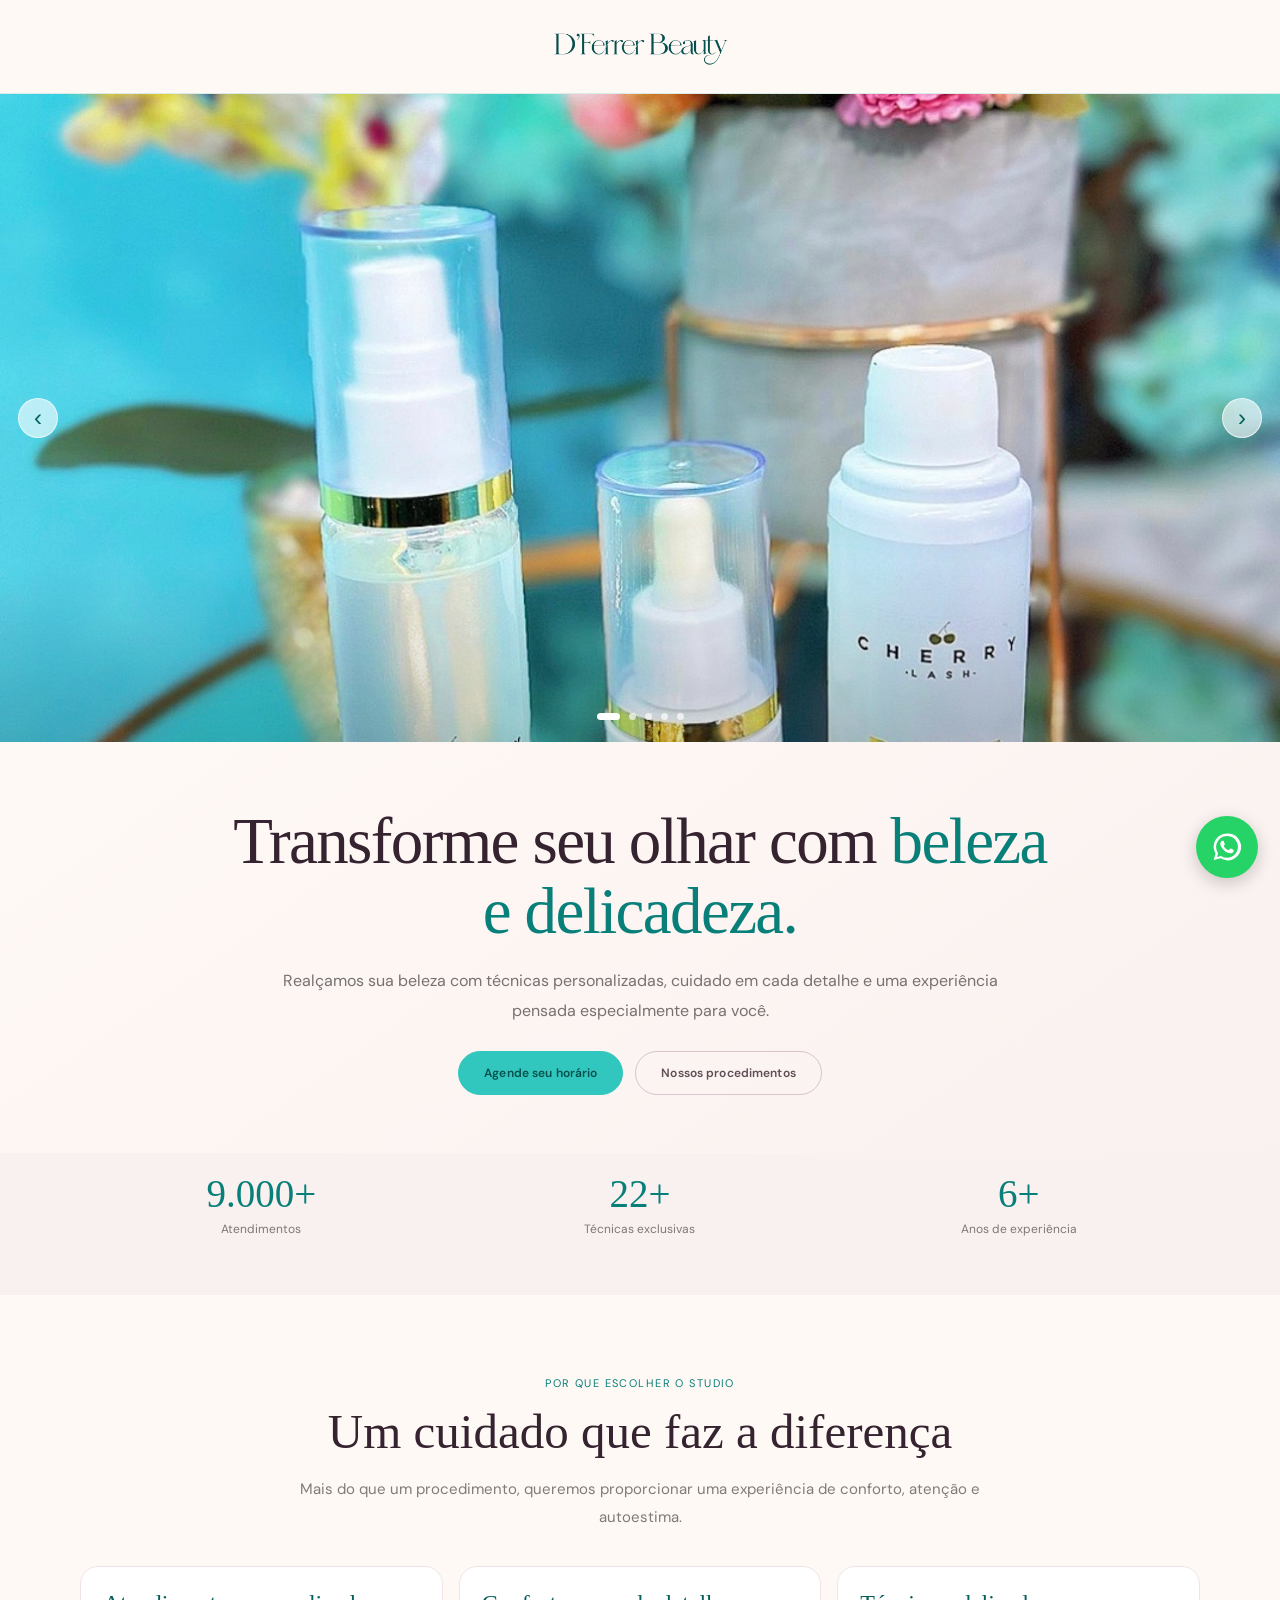
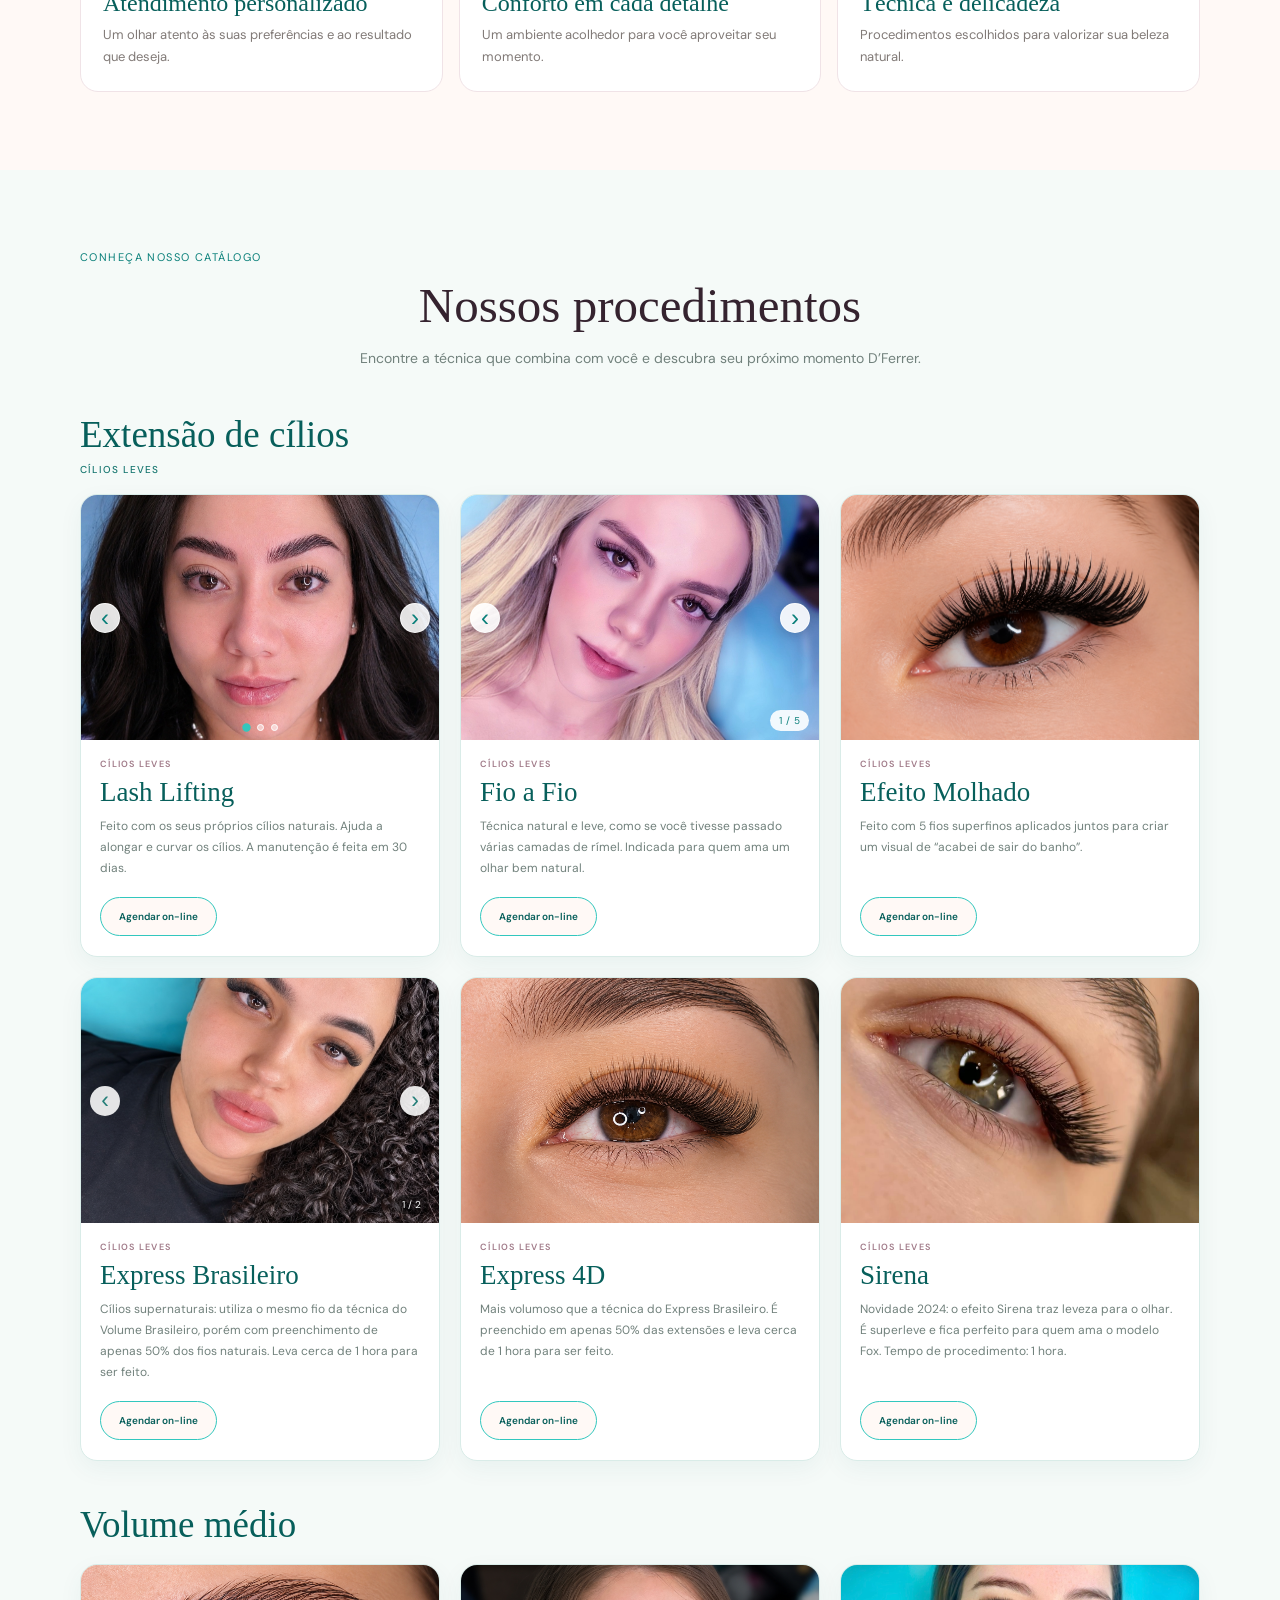
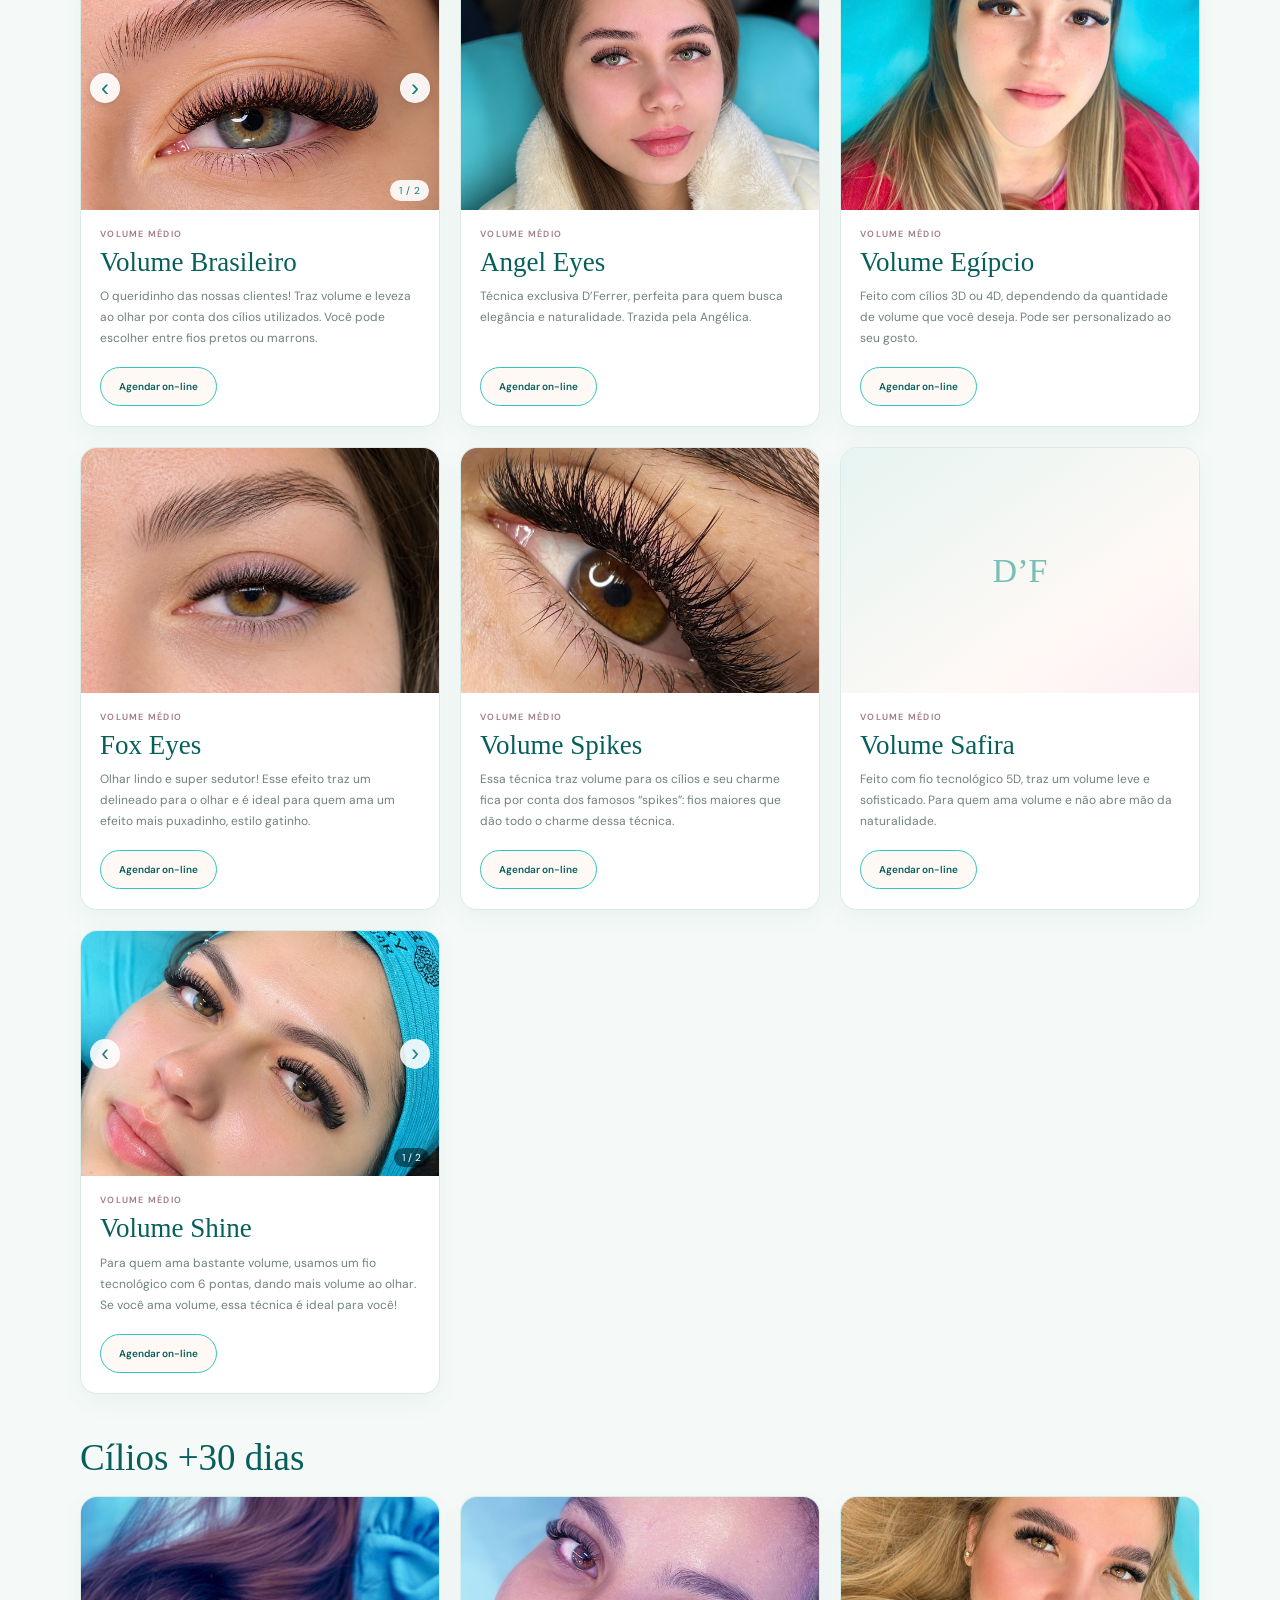
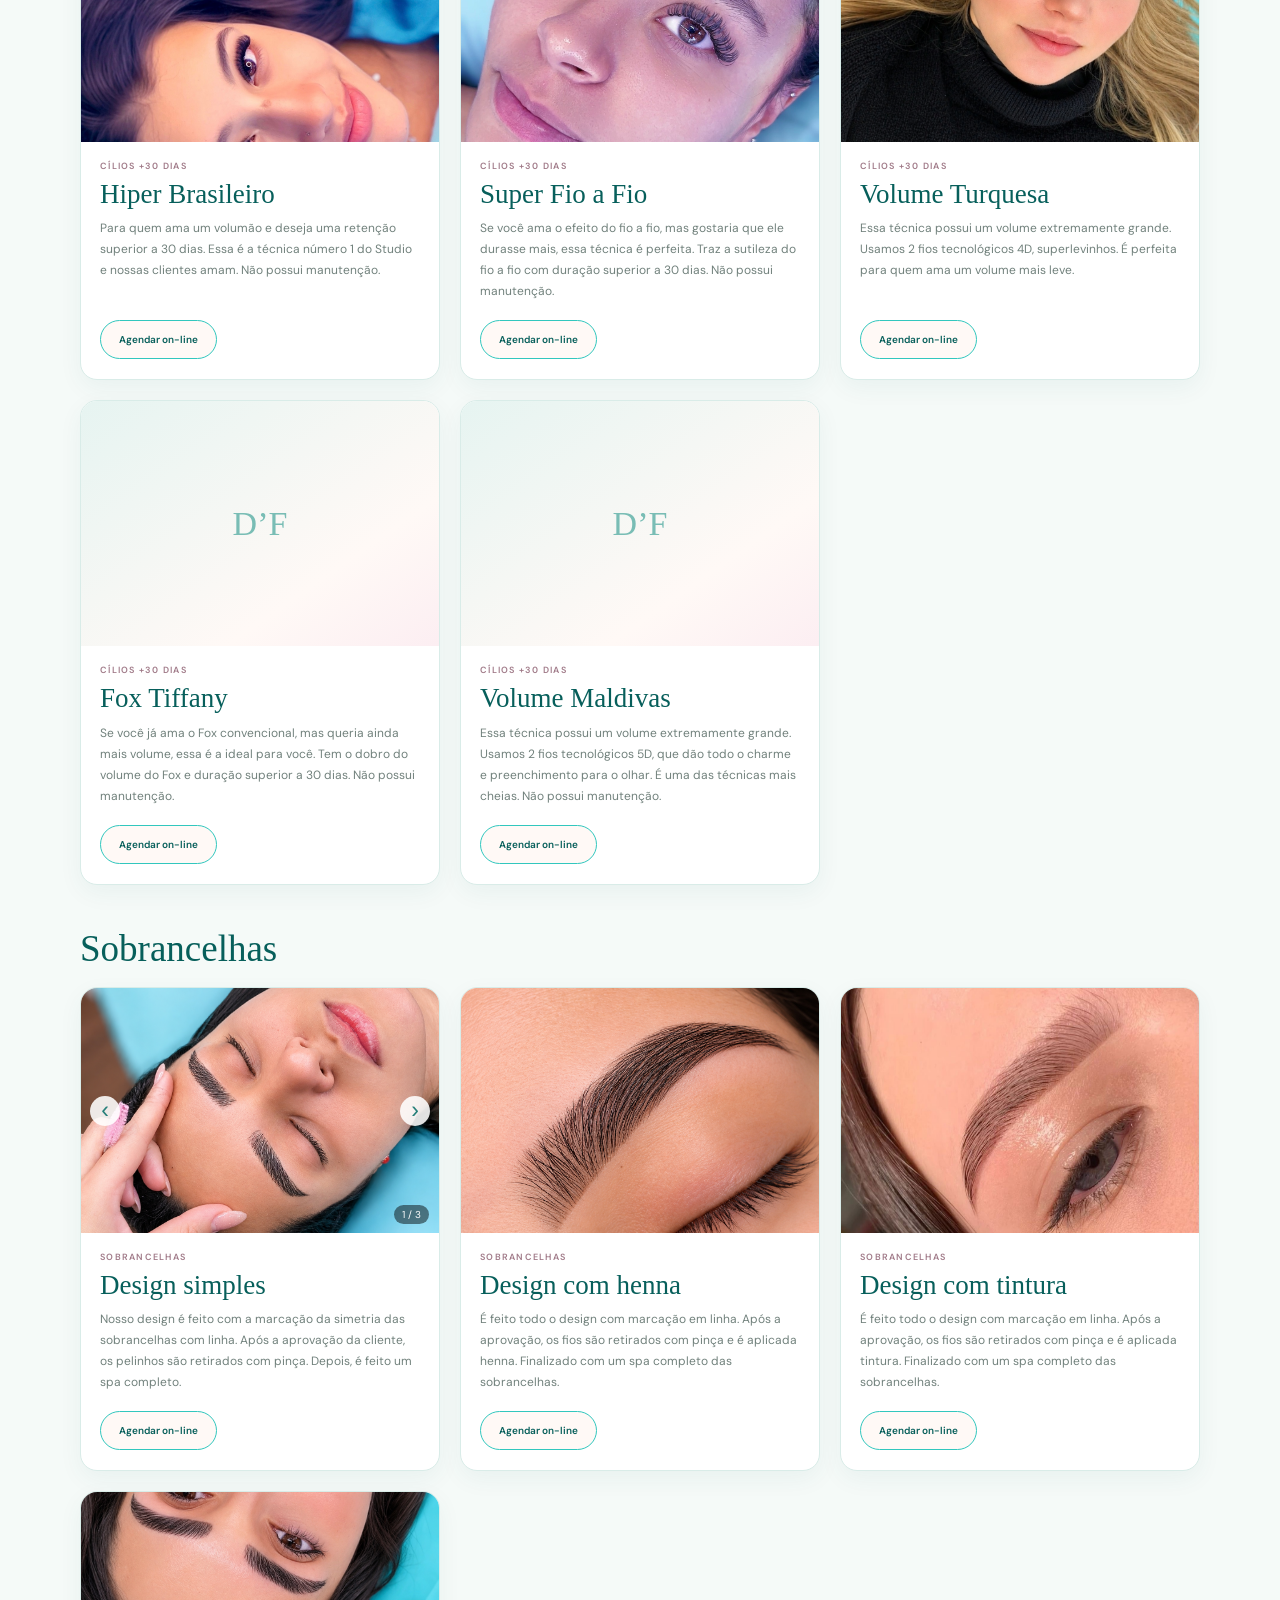
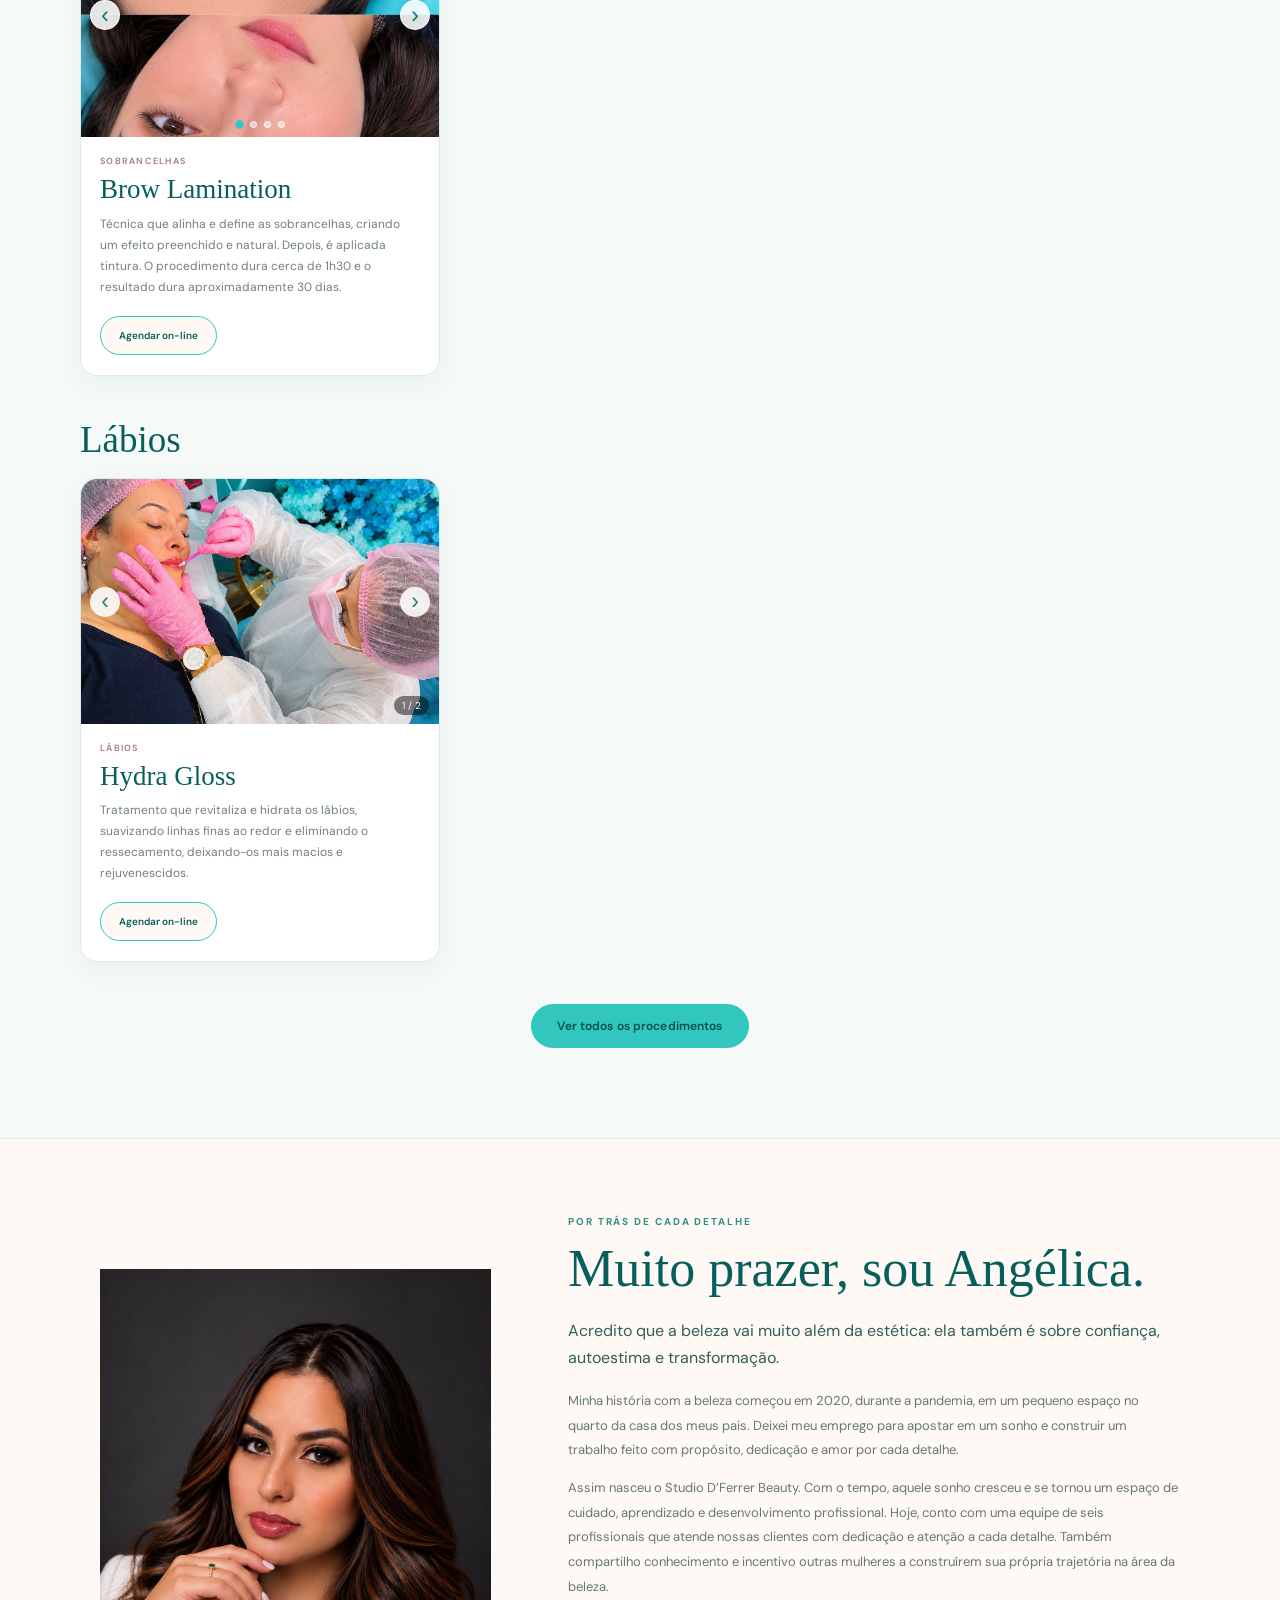
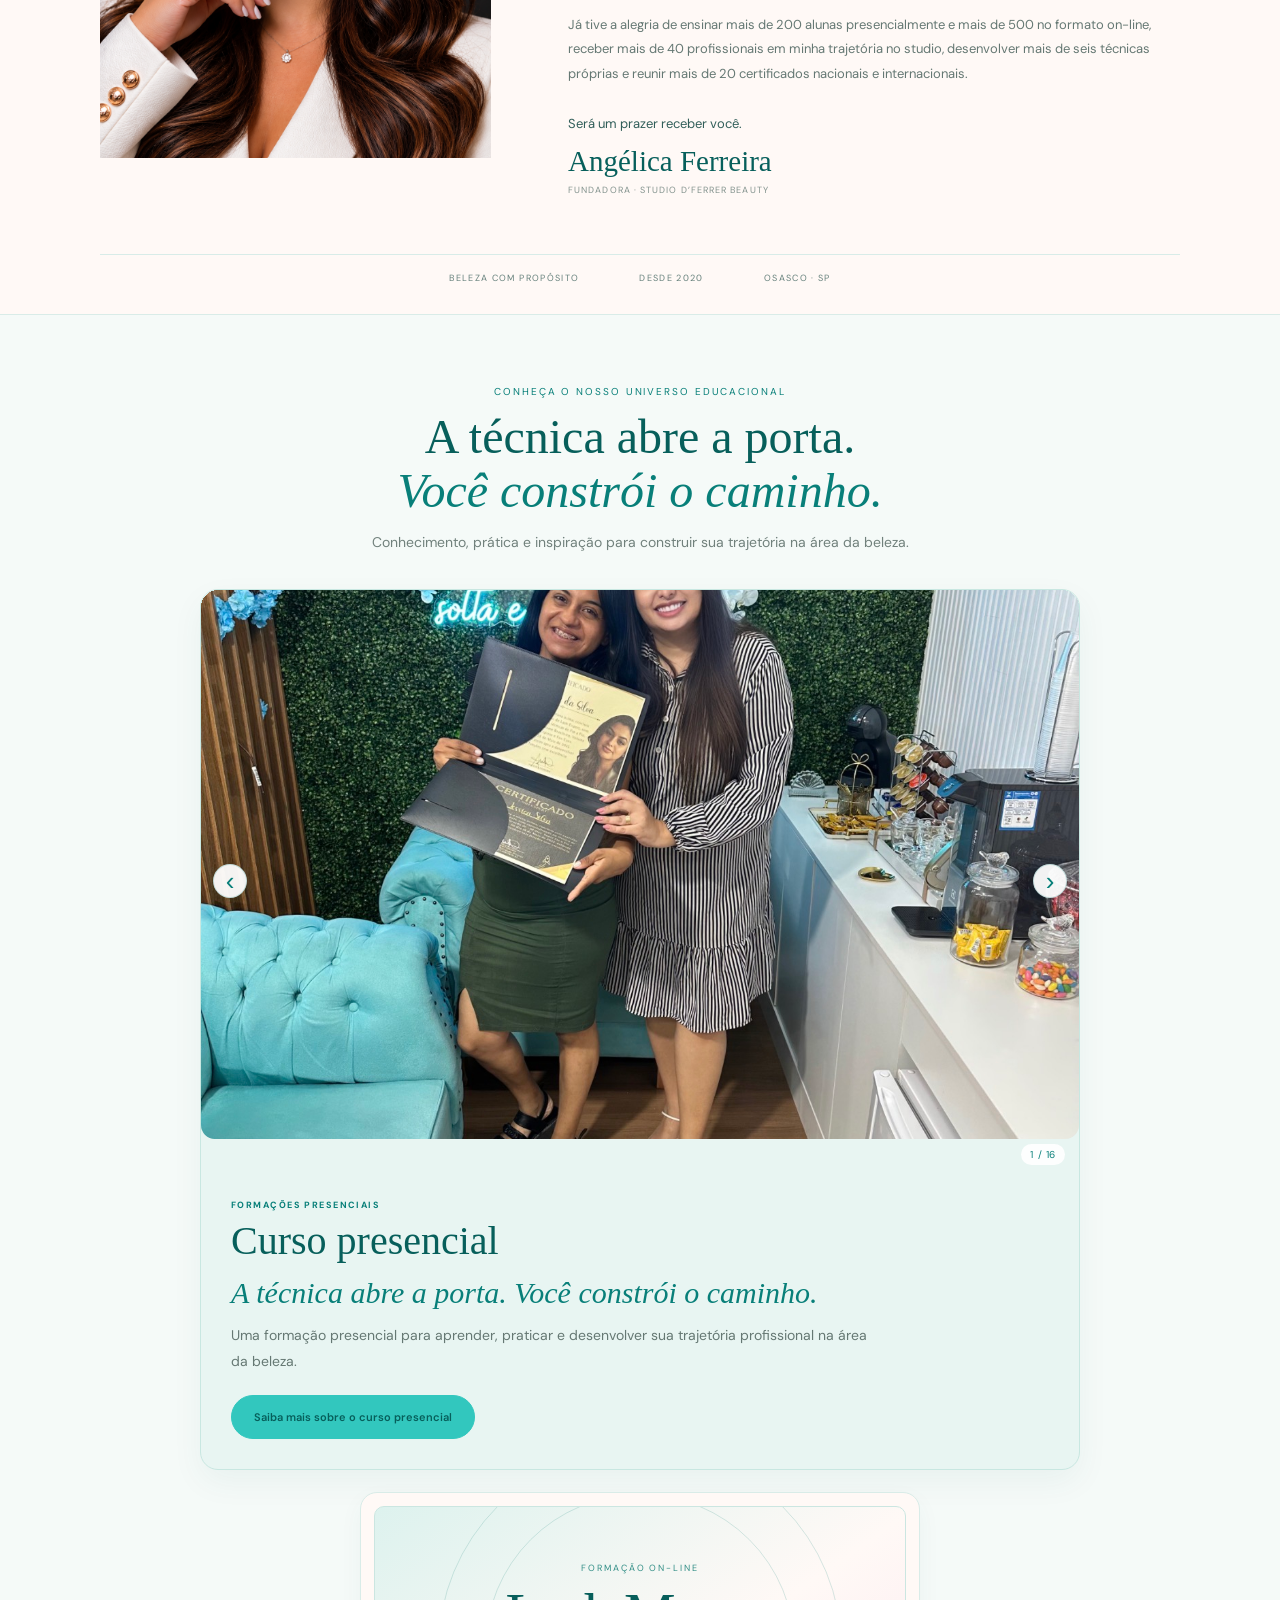
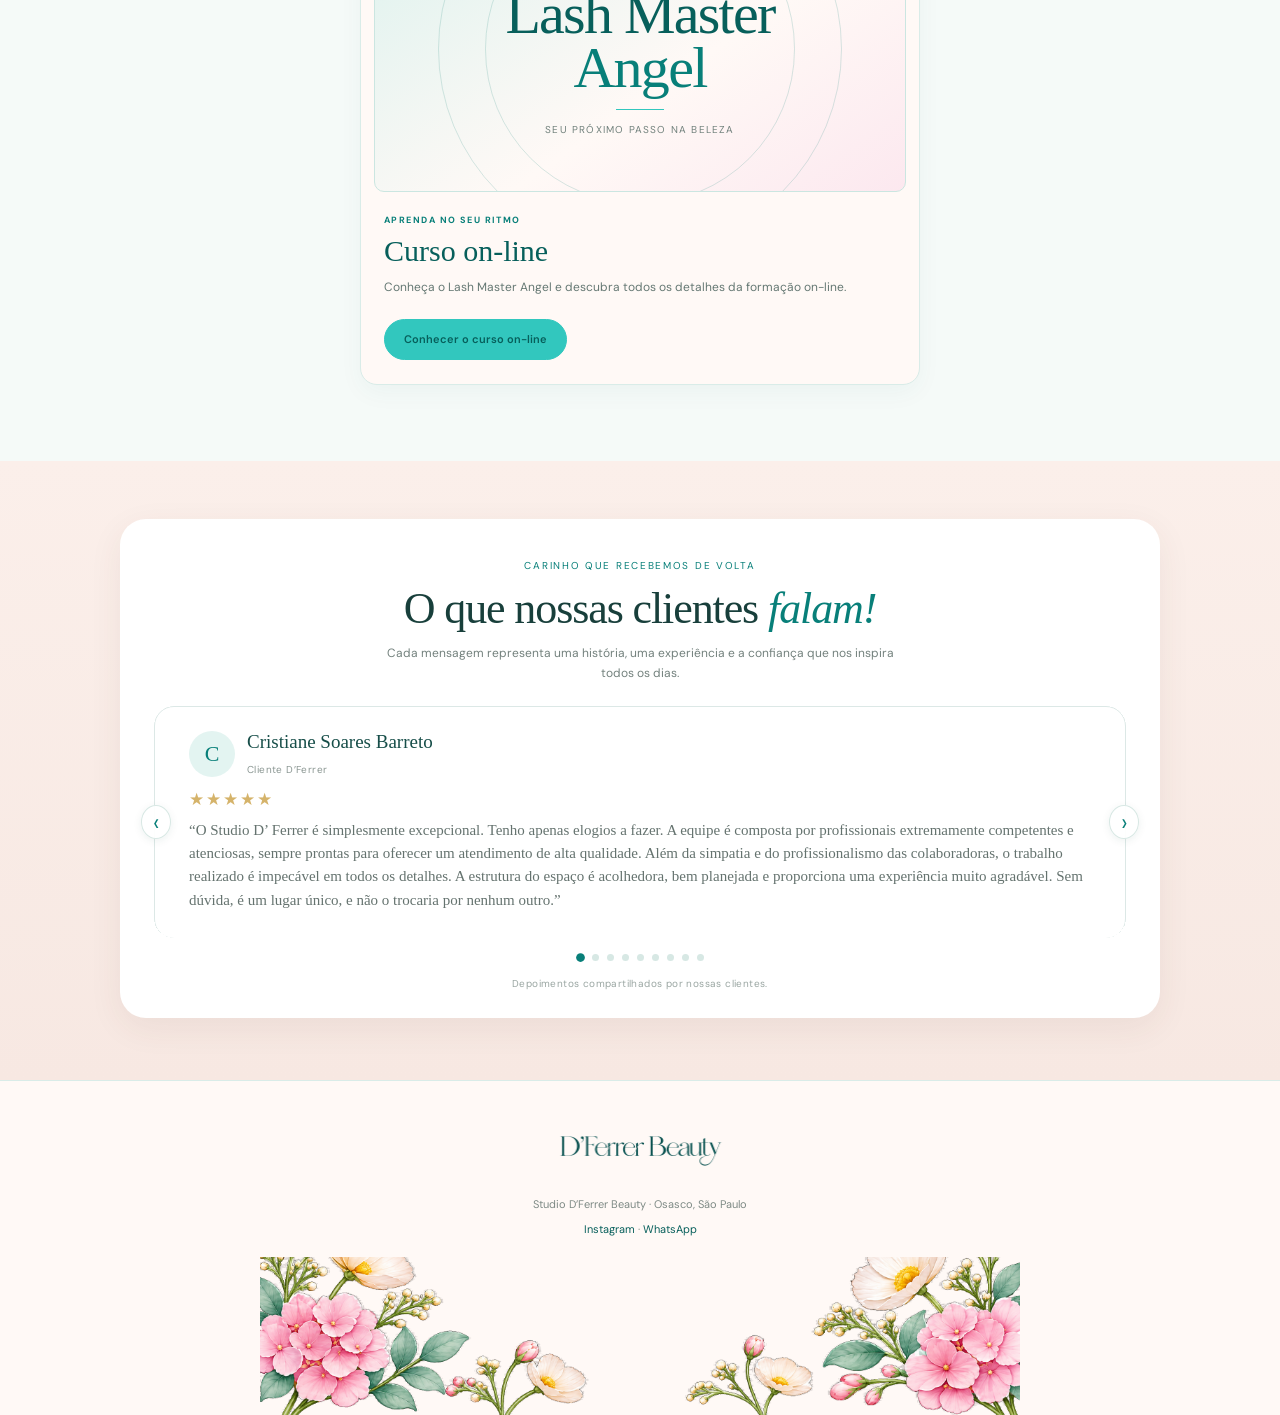
==== commit 1b903c1d: "Add new first Hiper Brasileiro photo" ====
--- a/index.html
+++ b/index.html
@@ -59,7 +59,7 @@
 </div><div class="procedure-copy"><span class="procedure-index">Volume médio</span><h3>Volume Brasileiro</h3><p>O queridinho das nossas clientes! Traz volume e leveza ao olhar por conta dos cílios utilizados. Você pode escolher entre fios pretos ou marrons.</p><a class="procedure-book" href="https://appfidelizze.com/dferrer" target="_blank" rel="noopener">Agendar on-line</a></div></article><article class="procedure-card"><div class="procedure-photo"><img src="assets/906FADBA-9ADD-4CD5-A591-F32B202630BE.png" alt="Angel Eyes — fotografia do procedimento" loading="lazy"></div><div class="procedure-copy"><span class="procedure-index">Volume médio</span><h3>Angel Eyes</h3><p>Técnica exclusiva D’Ferrer, perfeita para quem busca elegância e naturalidade. Trazida pela Angélica.</p><a class="procedure-book" href="https://appfidelizze.com/dferrer" target="_blank" rel="noopener">Agendar on-line</a></div></article><article class="procedure-card"><div class="procedure-photo"><img src="assets/IMG_1086.jpeg" alt="Volume Egípcio — fotografia do procedimento" loading="lazy"></div><div class="procedure-copy"><span class="procedure-index">Volume médio</span><h3>Volume Egípcio</h3><p>Feito com cílios 3D ou 4D, dependendo da quantidade de volume que você deseja. Pode ser personalizado ao seu gosto.</p><a class="procedure-book" href="https://appfidelizze.com/dferrer" target="_blank" rel="noopener">Agendar on-line</a></div></article><article class="procedure-card"><div class="procedure-photo "><img src="assets/BF80F86D-3884-4C9D-A6F0-FB28E1569F34.png" alt="Fox Eyes — fotografia do procedimento" loading="lazy"></div><div class="procedure-copy"><span class="procedure-index">Volume médio</span><h3>Fox Eyes</h3><p>Olhar lindo e super sedutor! Esse efeito traz um delineado para o olhar e é ideal para quem ama um efeito mais puxadinho, estilo gatinho.</p><a class="procedure-book" href="https://appfidelizze.com/dferrer" target="_blank" rel="noopener">Agendar on-line</a></div></article><article class="procedure-card"><div class="procedure-photo"><img src="assets/IMG_1008.jpeg" alt="Volume Spikes — fotografia do procedimento" loading="lazy"></div><div class="procedure-copy"><span class="procedure-index">Volume médio</span><h3>Volume Spikes</h3><p>Essa técnica traz volume para os cílios e seu charme fica por conta dos famosos “spikes”: fios maiores que dão todo o charme dessa técnica.</p><a class="procedure-book" href="https://appfidelizze.com/dferrer" target="_blank" rel="noopener">Agendar on-line</a></div></article><article class="procedure-card"><div class="procedure-photo no-image">D’F</div><div class="procedure-copy"><span class="procedure-index">Volume médio</span><h3>Volume Safira</h3><p>Feito com fio tecnológico 5D, traz um volume leve e sofisticado. Para quem ama volume e não abre mão da naturalidade.</p><a class="procedure-book" href="https://appfidelizze.com/dferrer" target="_blank" rel="noopener">Agendar on-line</a></div></article><article class="procedure-card"><div class="procedure-photo volume-shine-carousel"><div class="volume-shine-track"><div class="volume-shine-slide active"><img src="assets/43CAB1A0-0616-413A-AD91-EF6CD9C9D61A.png" alt="Volume Shine — nova foto" loading="eager"></div><div class="volume-shine-slide"><img src="assets/D9075946-90B2-44CD-BFFD-44415C374964.png" alt="Volume Shine — foto anterior" loading="lazy"></div></div><button class="volume-shine-arrow volume-shine-prev" type="button" aria-label="Foto anterior">‹</button><button class="volume-shine-arrow volume-shine-next" type="button" aria-label="Próxima foto">›</button><div class="volume-shine-count" aria-live="polite">1 / 2</div></div><div class="procedure-copy"><span class="procedure-index">Volume médio</span><h3>Volume Shine</h3><p>Para quem ama bastante volume, usamos um fio tecnológico com 6 pontas, dando mais volume ao olhar. Se você ama volume, essa técnica é ideal para você!</p><a class="procedure-book" href="https://appfidelizze.com/dferrer" target="_blank" rel="noopener">Agendar on-line</a></div></article>
 </div></div>
 <div class="home-category"><h3>Cílios +30 dias</h3><div class="procedure-grid">
-<article class="procedure-card"><div class="procedure-photo"><img src="assets/76E06BC0-DA74-469D-A2C0-921A1E4BC4AF.png" alt="Hiper Brasileiro — resultado do procedimento" loading="lazy"></div><div class="procedure-copy"><span class="procedure-index">Cílios +30 dias</span><h3>Hiper Brasileiro</h3><p>Para quem ama um volumão e deseja uma retenção superior a 30 dias. Essa é a técnica número 1 do Studio e nossas clientes amam. Não possui manutenção.</p><a class="procedure-book" href="https://appfidelizze.com/dferrer" target="_blank" rel="noopener">Agendar on-line</a></div></article><article class="procedure-card"><div class="procedure-photo"><img src="assets/IMG_1100.jpeg" alt="Super Fio a Fio — resultado do procedimento" loading="lazy"></div><div class="procedure-copy"><span class="procedure-index">Cílios +30 dias</span><h3>Super Fio a Fio</h3><p>Se você ama o efeito do fio a fio, mas gostaria que ele durasse mais, essa técnica é perfeita. Traz a sutileza do fio a fio com duração superior a 30 dias. Não possui manutenção.</p><a class="procedure-book" href="https://appfidelizze.com/dferrer" target="_blank" rel="noopener">Agendar on-line</a></div></article><article class="procedure-card"><div class="procedure-photo"><img src="assets/5E0B232E-EDA1-4622-9648-BD32B0EECAF9.png" alt="Volume Turquesa — resultado do procedimento" loading="lazy"></div><div class="procedure-copy"><span class="procedure-index">Cílios +30 dias</span><h3>Volume Turquesa</h3><p>Essa técnica possui um volume extremamente grande. Usamos 2 fios tecnológicos 4D, superlevinhos. É perfeita para quem ama um volume mais leve.</p><a class="procedure-book" href="https://appfidelizze.com/dferrer" target="_blank" rel="noopener">Agendar on-line</a></div></article><article class="procedure-card"><div class="procedure-photo no-image">D’F</div><div class="procedure-copy"><span class="procedure-index">Cílios +30 dias</span><h3>Fox Tiffany</h3><p>Se você já ama o Fox convencional, mas queria ainda mais volume, essa é a ideal para você. Tem o dobro do volume do Fox e duração superior a 30 dias. Não possui manutenção.</p><a class="procedure-book" href="https://appfidelizze.com/dferrer" target="_blank" rel="noopener">Agendar on-line</a></div></article><article class="procedure-card"><div class="procedure-photo no-image">D’F</div><div class="procedure-copy"><span class="procedure-index">Cílios +30 dias</span><h3>Volume Maldivas</h3><p>Essa técnica possui um volume extremamente grande. Usamos 2 fios tecnológicos 5D, que dão todo o charme e preenchimento para o olhar. É uma das técnicas mais cheias. Não possui manutenção.</p><a class="procedure-book" href="https://appfidelizze.com/dferrer" target="_blank" rel="noopener">Agendar on-line</a></div></article>
+<article class="procedure-card"><div class="procedure-photo hiper-brasileiro-carousel"><div class="hiper-brasileiro-track"><div class="hiper-brasileiro-slide active"><img src="assets/IMG_1096.jpeg" alt="Hiper Brasileiro — nova primeira foto" loading="eager"></div><div class="hiper-brasileiro-slide"><img src="assets/76E06BC0-DA74-469D-A2C0-921A1E4BC4AF.png" alt="Hiper Brasileiro — foto anterior" loading="lazy"></div></div><button class="hiper-brasileiro-arrow hiper-brasileiro-prev" type="button" aria-label="Foto anterior">‹</button><button class="hiper-brasileiro-arrow hiper-brasileiro-next" type="button" aria-label="Próxima foto">›</button><div class="hiper-brasileiro-count" aria-live="polite">1 / 2</div></div><div class="procedure-copy"><span class="procedure-index">Cílios +30 dias</span><h3>Hiper Brasileiro</h3><p>Para quem ama um volumão e deseja uma retenção superior a 30 dias. Essa é a técnica número 1 do Studio e nossas clientes amam. Não possui manutenção.</p><a class="procedure-book" href="https://appfidelizze.com/dferrer" target="_blank" rel="noopener">Agendar on-line</a></div></article><article class="procedure-card"><div class="procedure-photo"><img src="assets/IMG_1100.jpeg" alt="Super Fio a Fio — resultado do procedimento" loading="lazy"></div><div class="procedure-copy"><span class="procedure-index">Cílios +30 dias</span><h3>Super Fio a Fio</h3><p>Se você ama o efeito do fio a fio, mas gostaria que ele durasse mais, essa técnica é perfeita. Traz a sutileza do fio a fio com duração superior a 30 dias. Não possui manutenção.</p><a class="procedure-book" href="https://appfidelizze.com/dferrer" target="_blank" rel="noopener">Agendar on-line</a></div></article><article class="procedure-card"><div class="procedure-photo"><img src="assets/5E0B232E-EDA1-4622-9648-BD32B0EECAF9.png" alt="Volume Turquesa — resultado do procedimento" loading="lazy"></div><div class="procedure-copy"><span class="procedure-index">Cílios +30 dias</span><h3>Volume Turquesa</h3><p>Essa técnica possui um volume extremamente grande. Usamos 2 fios tecnológicos 4D, superlevinhos. É perfeita para quem ama um volume mais leve.</p><a class="procedure-book" href="https://appfidelizze.com/dferrer" target="_blank" rel="noopener">Agendar on-line</a></div></article><article class="procedure-card"><div class="procedure-photo no-image">D’F</div><div class="procedure-copy"><span class="procedure-index">Cílios +30 dias</span><h3>Fox Tiffany</h3><p>Se você já ama o Fox convencional, mas queria ainda mais volume, essa é a ideal para você. Tem o dobro do volume do Fox e duração superior a 30 dias. Não possui manutenção.</p><a class="procedure-book" href="https://appfidelizze.com/dferrer" target="_blank" rel="noopener">Agendar on-line</a></div></article><article class="procedure-card"><div class="procedure-photo no-image">D’F</div><div class="procedure-copy"><span class="procedure-index">Cílios +30 dias</span><h3>Volume Maldivas</h3><p>Essa técnica possui um volume extremamente grande. Usamos 2 fios tecnológicos 5D, que dão todo o charme e preenchimento para o olhar. É uma das técnicas mais cheias. Não possui manutenção.</p><a class="procedure-book" href="https://appfidelizze.com/dferrer" target="_blank" rel="noopener">Agendar on-line</a></div></article>
 </div></div>
 <div class="home-category"><h3>Sobrancelhas</h3><div class="procedure-grid">
 <article class="procedure-card"><div class="procedure-photo design-simples-carousel" aria-label="Carrossel de fotos do Design simples">
@@ -309,4 +309,8 @@
 <script>
 (() => { const root=document.querySelector('.express-brasileiro-carousel'); if(!root)return; const slides=[...root.querySelectorAll('.express-brasileiro-slide')]; const count=root.querySelector('.express-brasileiro-count'); let current=0; const show=(n)=>{current=(n+slides.length)%slides.length;slides.forEach((s,i)=>s.classList.toggle('active',i===current));count.textContent=(current+1)+' / '+slides.length;}; root.querySelector('.express-brasileiro-prev').addEventListener('click',()=>show(current-1)); root.querySelector('.express-brasileiro-next').addEventListener('click',()=>show(current+1)); })();
 </script>
+
+<script>
+(() => { const root=document.querySelector('.hiper-brasileiro-carousel'); if(!root)return; const slides=[...root.querySelectorAll('.hiper-brasileiro-slide')]; const count=root.querySelector('.hiper-brasileiro-count'); let current=0; const show=(n)=>{current=(n+slides.length)%slides.length;slides.forEach((s,i)=>s.classList.toggle('active',i===current));count.textContent=(current+1)+' / '+slides.length;}; root.querySelector('.hiper-brasileiro-prev').addEventListener('click',()=>show(current-1)); root.querySelector('.hiper-brasileiro-next').addEventListener('click',()=>show(current+1)); })();
+</script>
 </body></html>
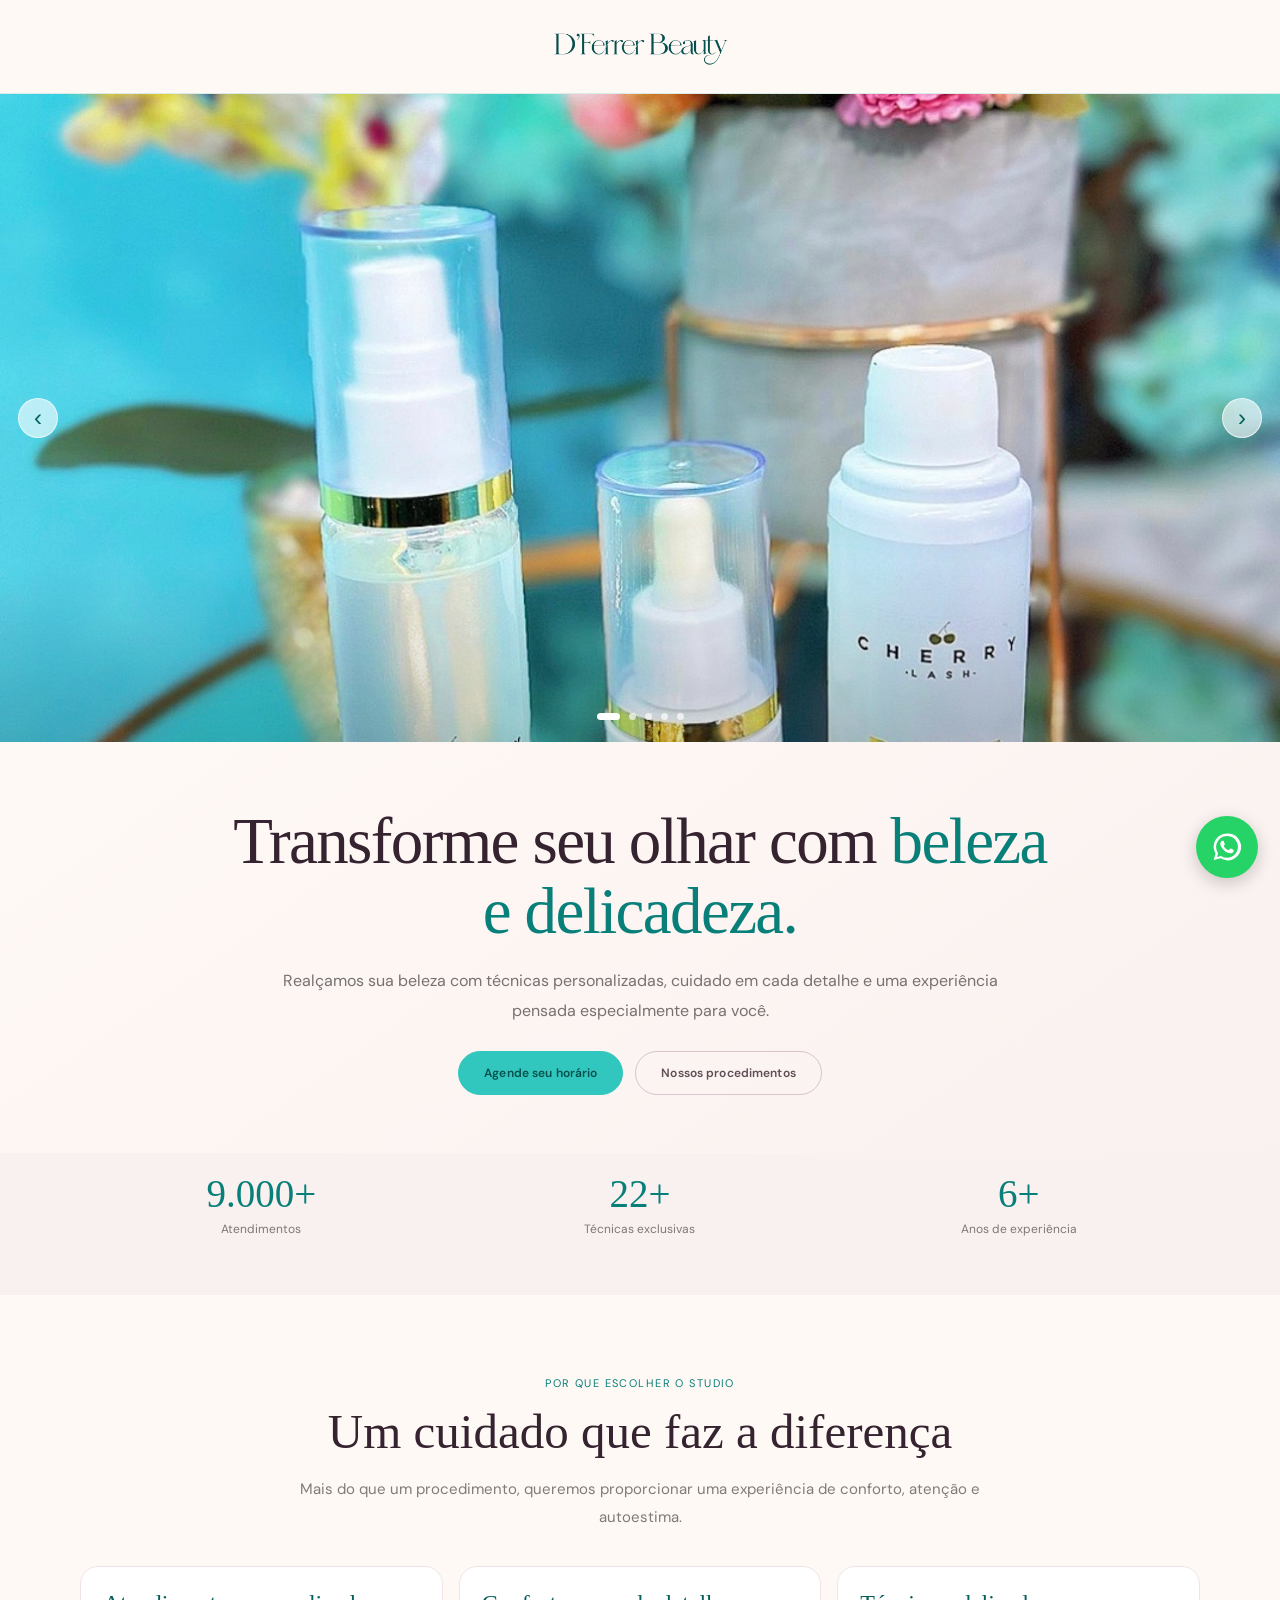
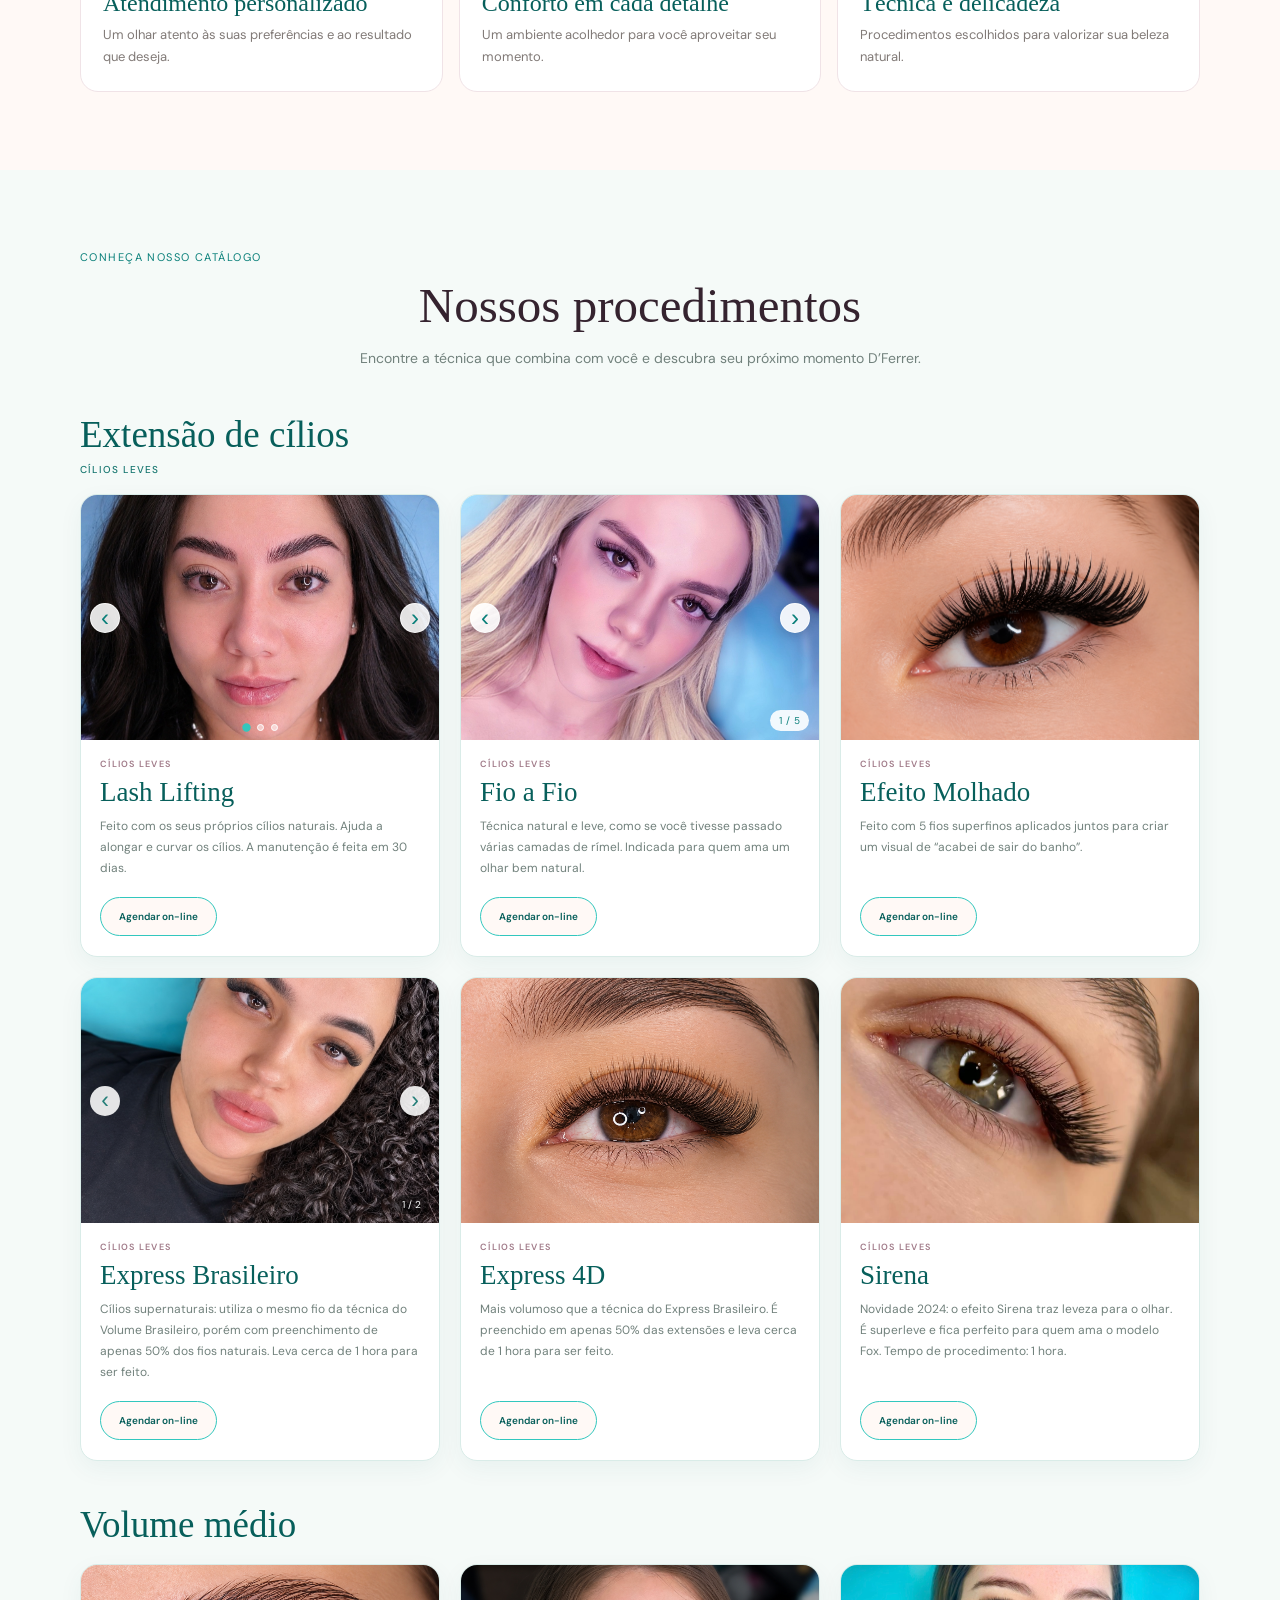
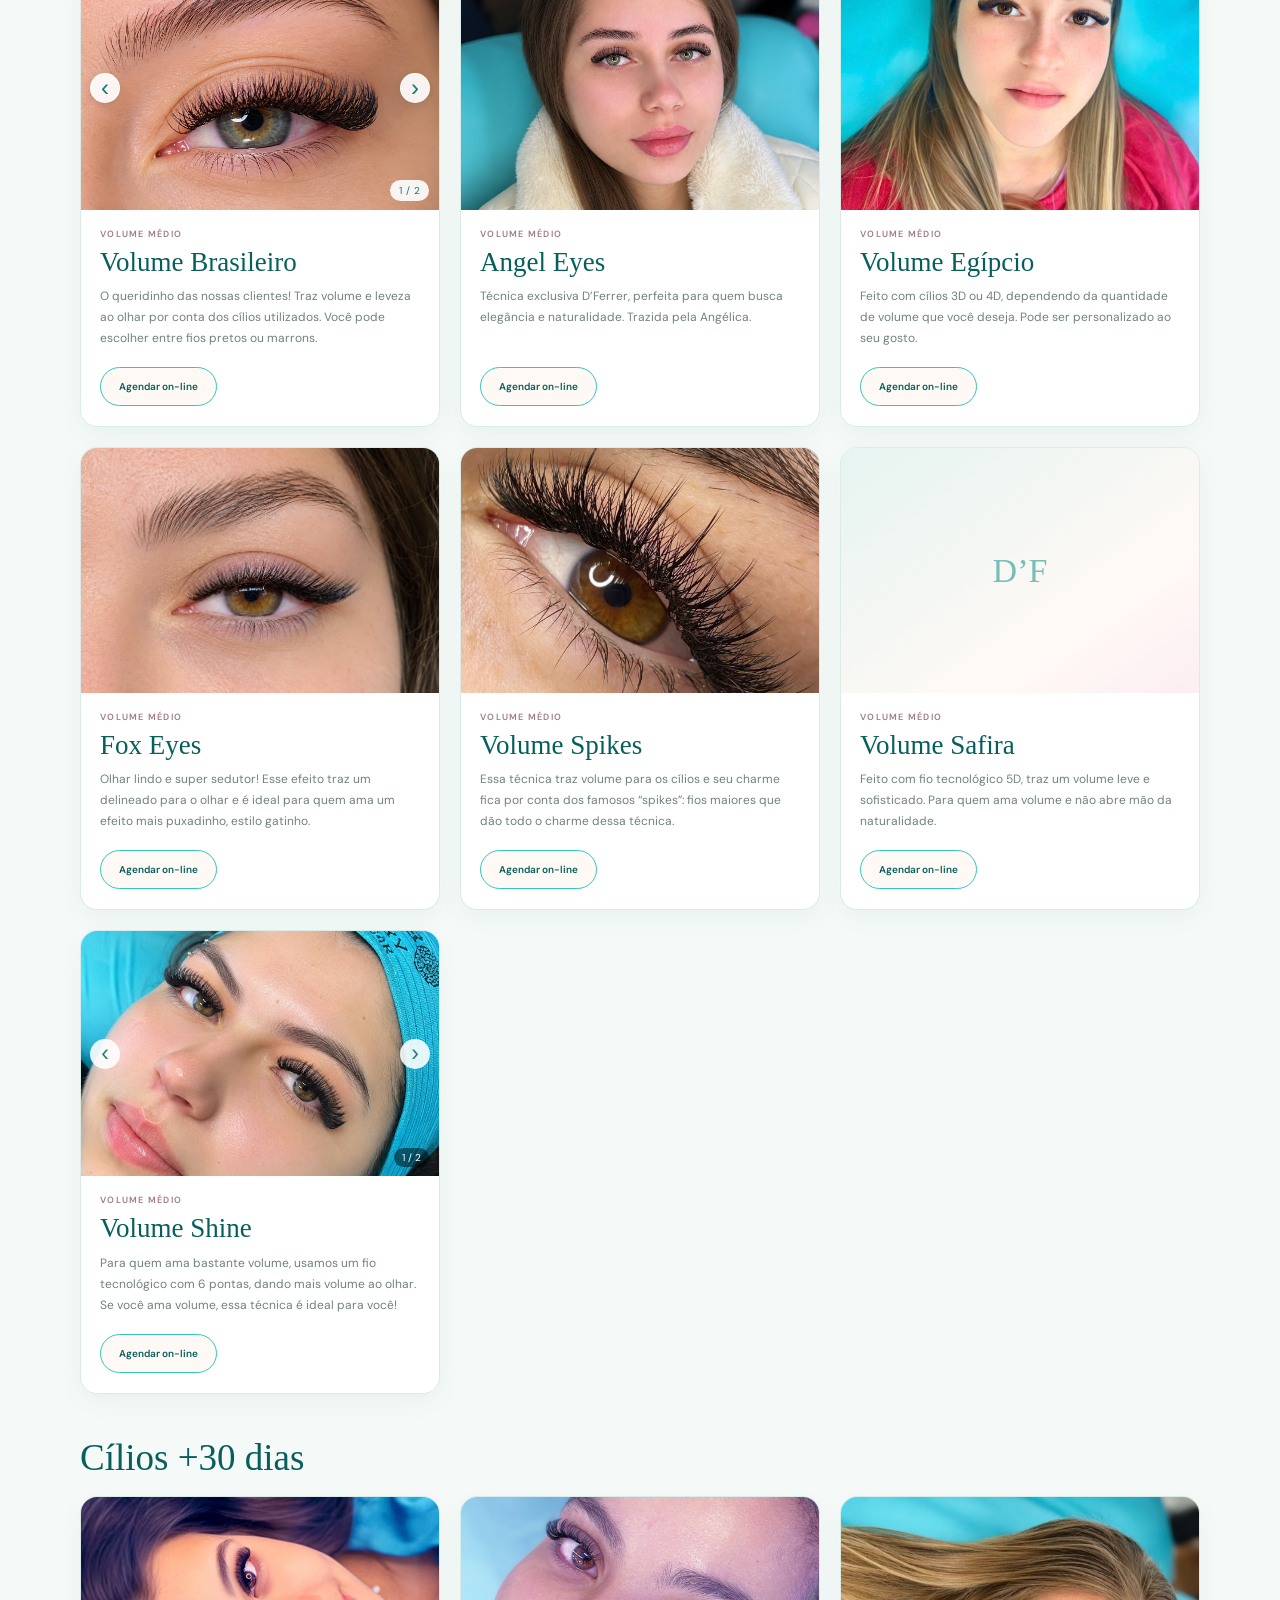
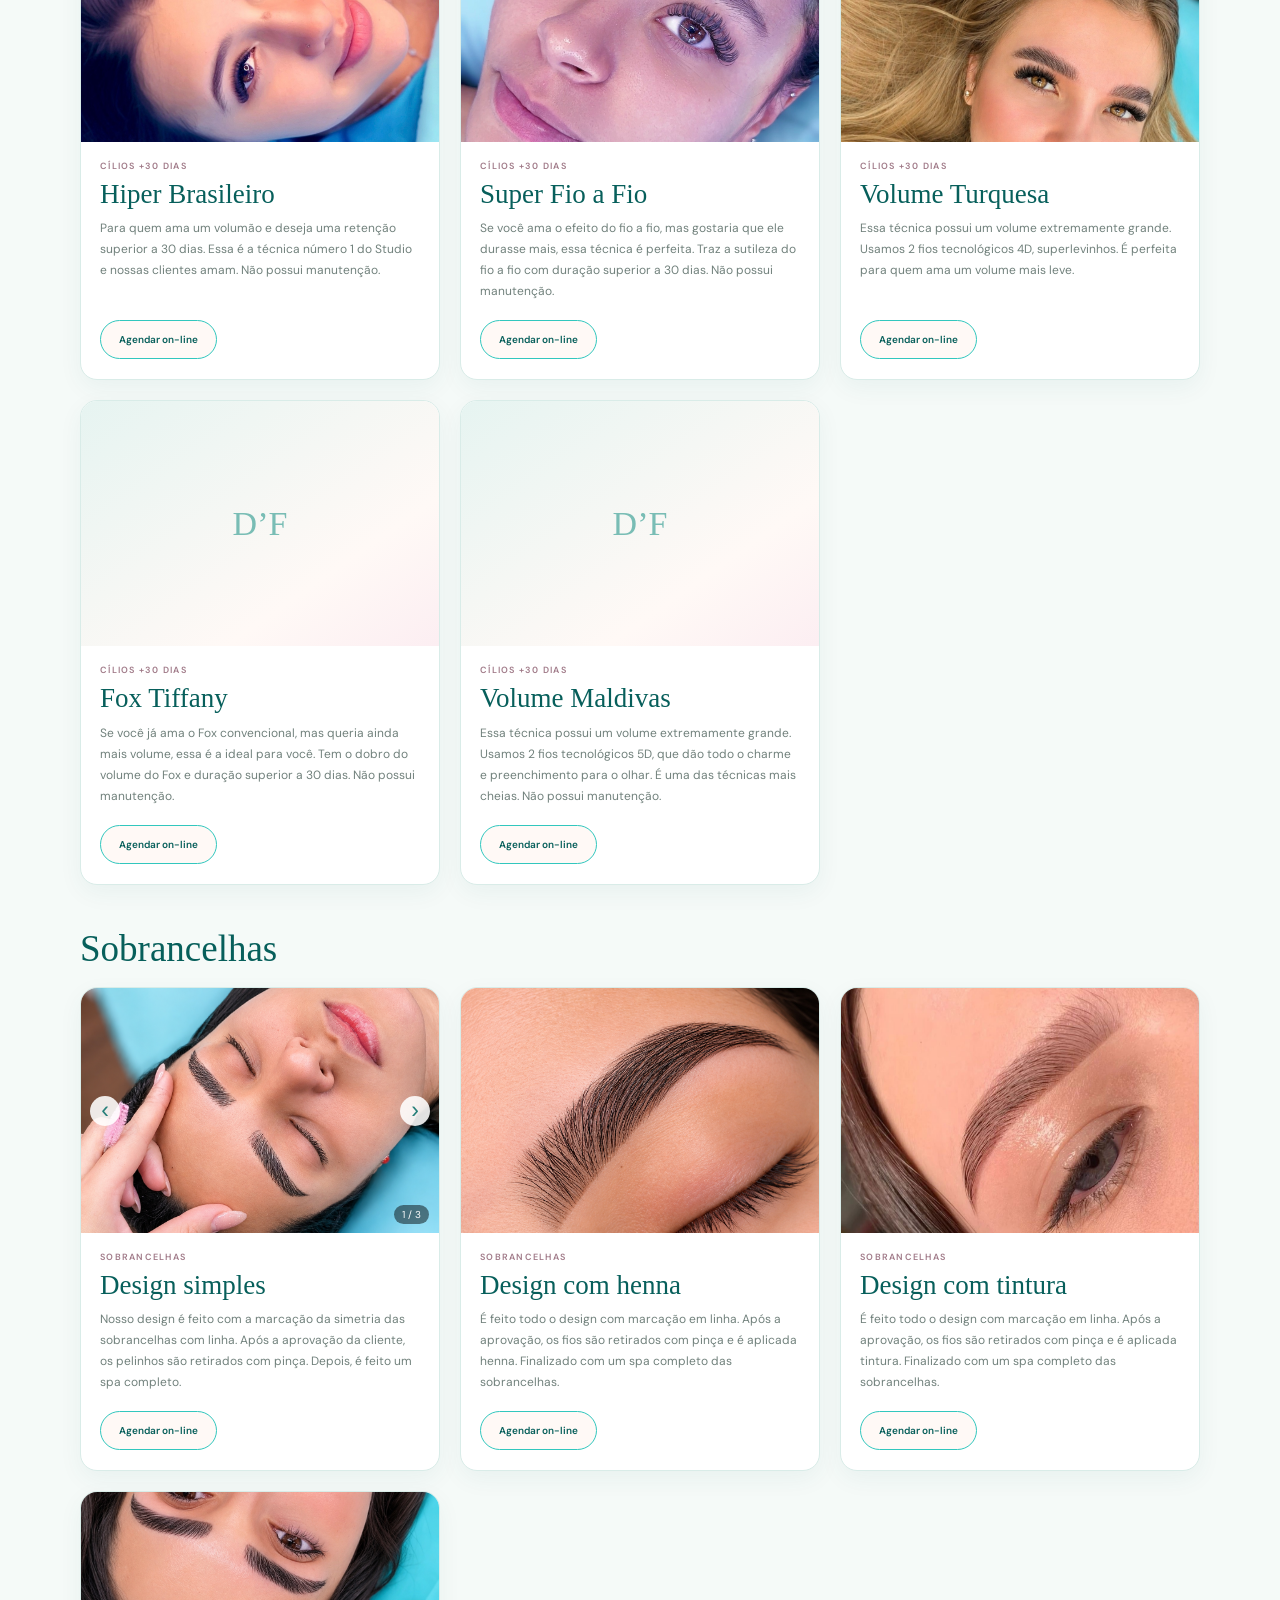
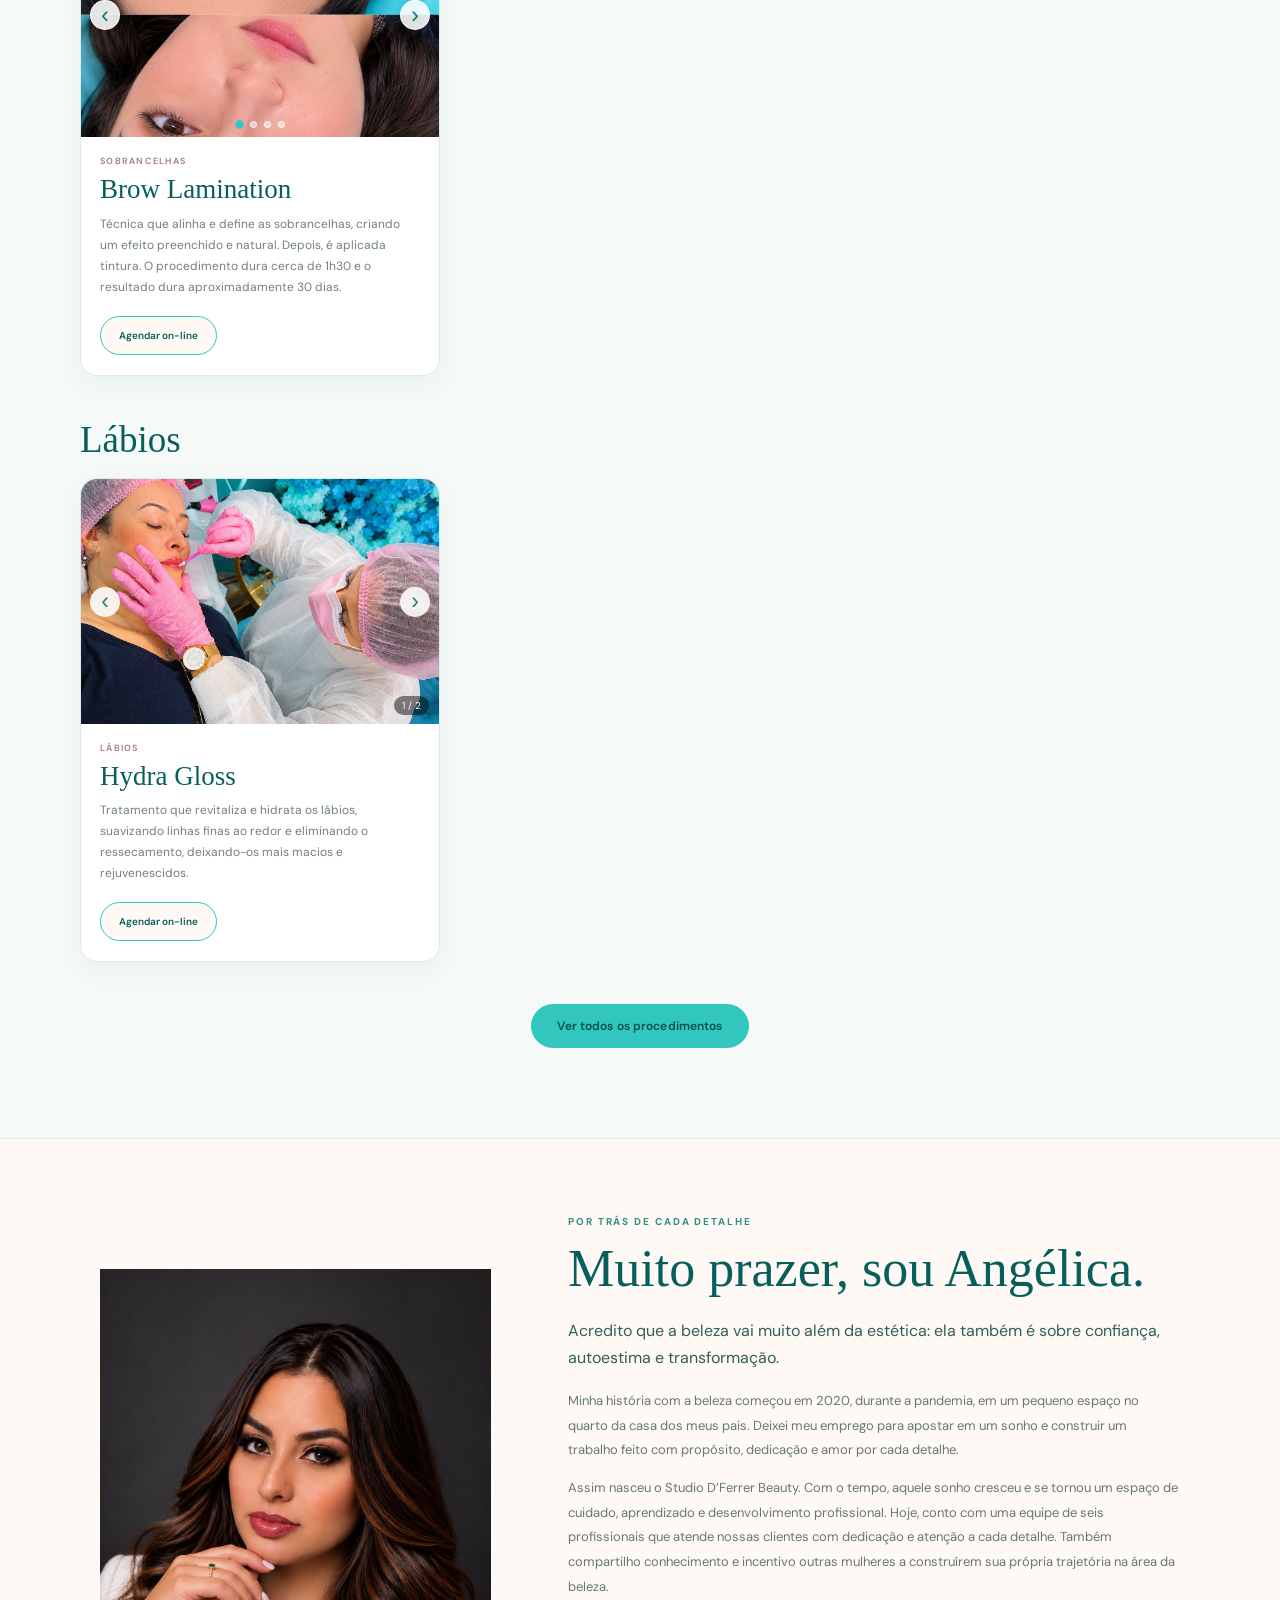
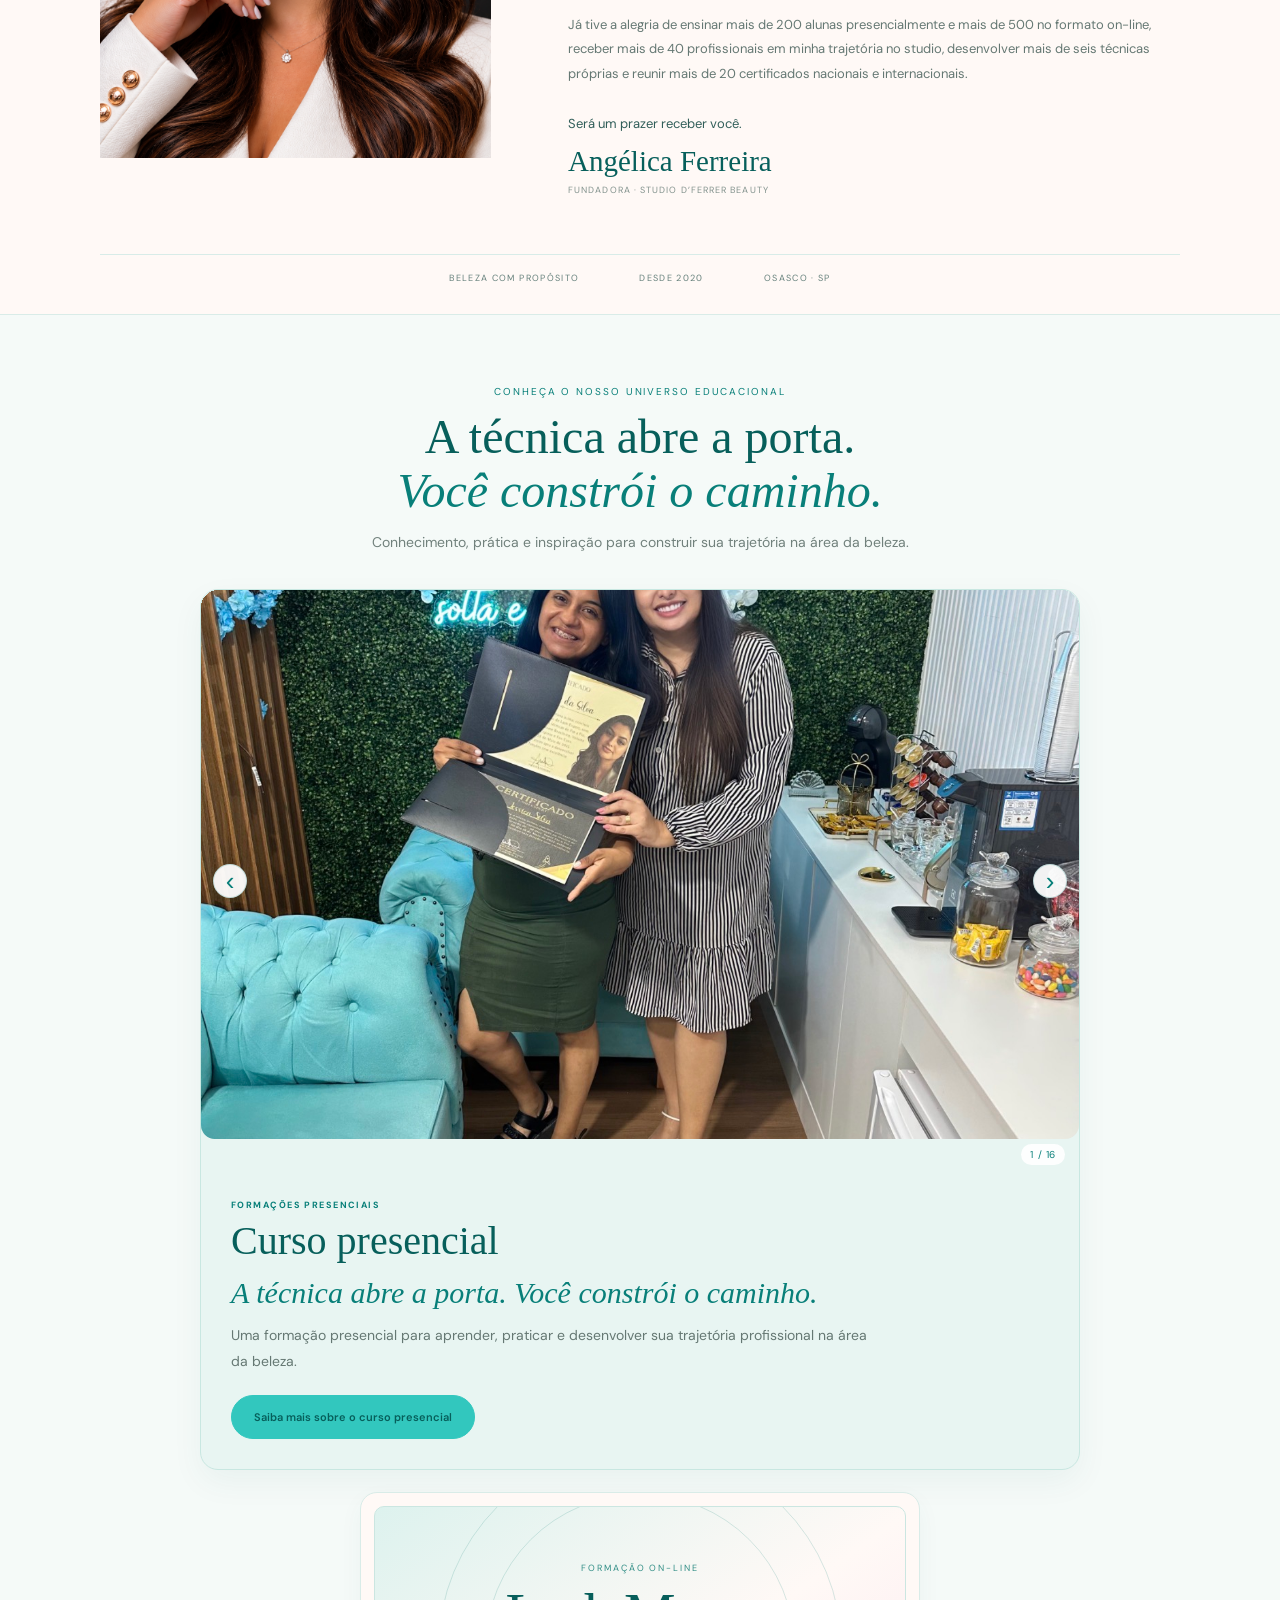
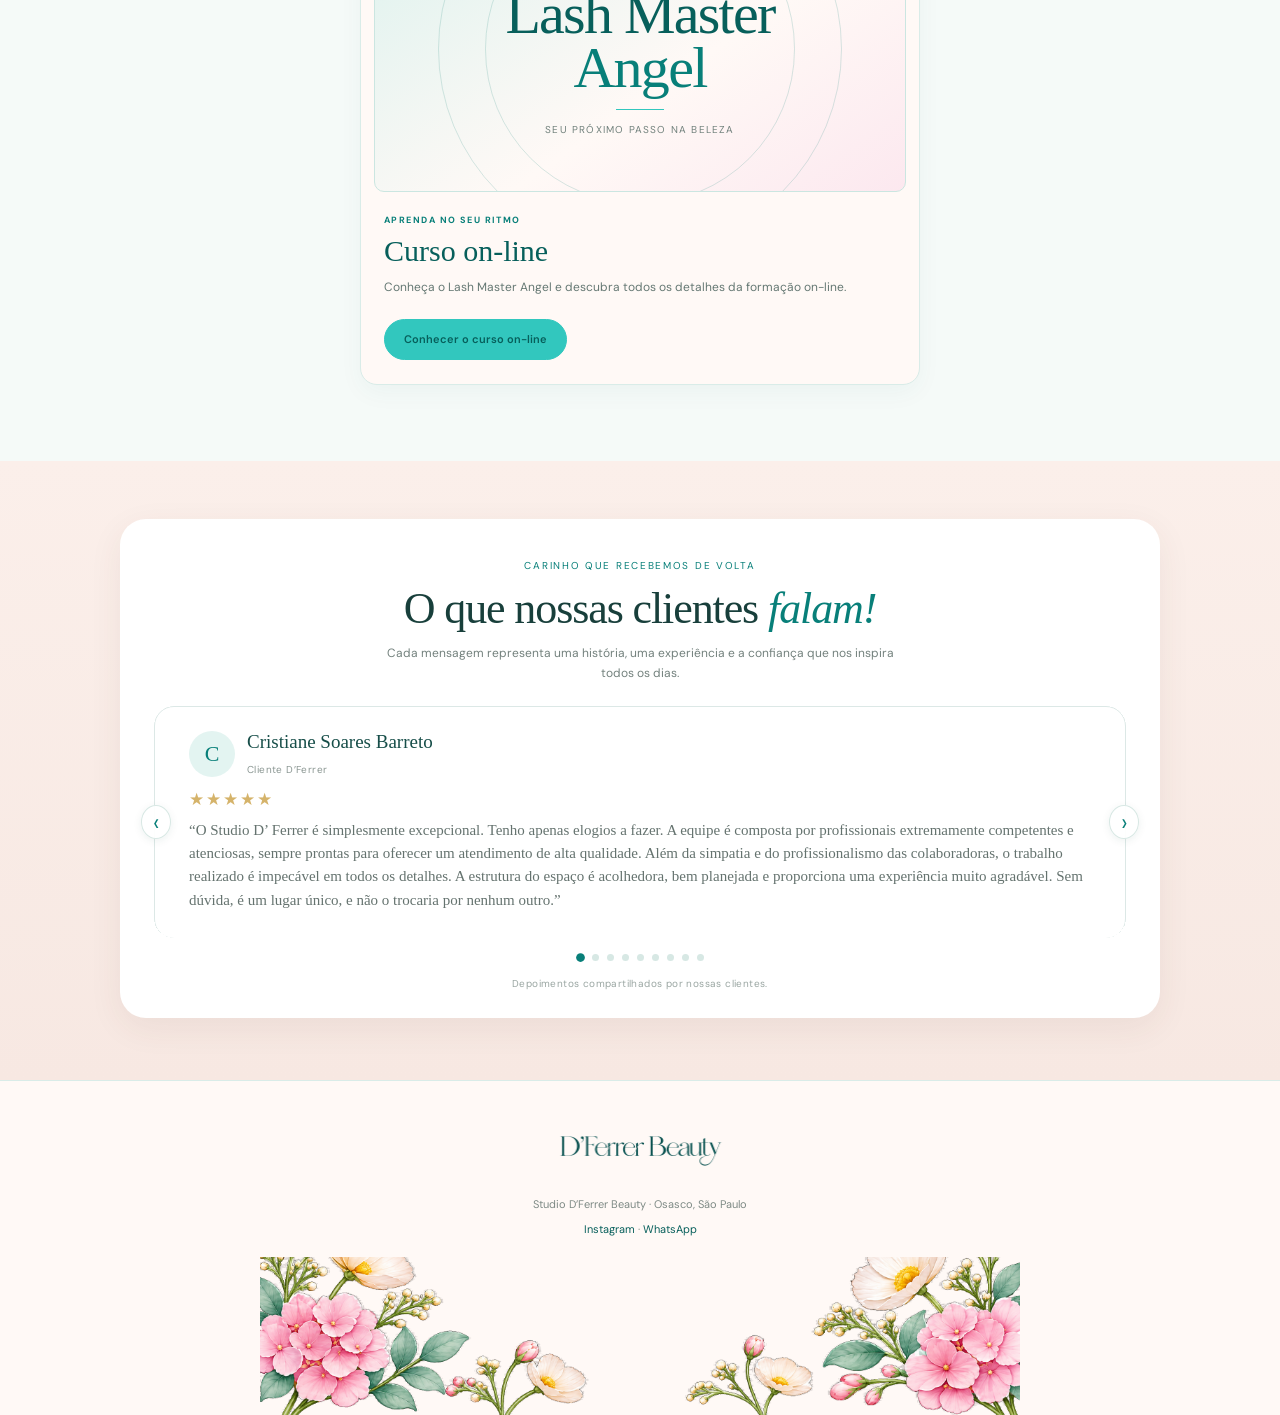
==== commit 769c6147: "Move photo from Hiper Brasileiro to Volume Turquesa" ====
--- a/index.html
+++ b/index.html
@@ -59,7 +59,7 @@
 </div><div class="procedure-copy"><span class="procedure-index">Volume médio</span><h3>Volume Brasileiro</h3><p>O queridinho das nossas clientes! Traz volume e leveza ao olhar por conta dos cílios utilizados. Você pode escolher entre fios pretos ou marrons.</p><a class="procedure-book" href="https://appfidelizze.com/dferrer" target="_blank" rel="noopener">Agendar on-line</a></div></article><article class="procedure-card"><div class="procedure-photo"><img src="assets/906FADBA-9ADD-4CD5-A591-F32B202630BE.png" alt="Angel Eyes — fotografia do procedimento" loading="lazy"></div><div class="procedure-copy"><span class="procedure-index">Volume médio</span><h3>Angel Eyes</h3><p>Técnica exclusiva D’Ferrer, perfeita para quem busca elegância e naturalidade. Trazida pela Angélica.</p><a class="procedure-book" href="https://appfidelizze.com/dferrer" target="_blank" rel="noopener">Agendar on-line</a></div></article><article class="procedure-card"><div class="procedure-photo"><img src="assets/IMG_1086.jpeg" alt="Volume Egípcio — fotografia do procedimento" loading="lazy"></div><div class="procedure-copy"><span class="procedure-index">Volume médio</span><h3>Volume Egípcio</h3><p>Feito com cílios 3D ou 4D, dependendo da quantidade de volume que você deseja. Pode ser personalizado ao seu gosto.</p><a class="procedure-book" href="https://appfidelizze.com/dferrer" target="_blank" rel="noopener">Agendar on-line</a></div></article><article class="procedure-card"><div class="procedure-photo "><img src="assets/BF80F86D-3884-4C9D-A6F0-FB28E1569F34.png" alt="Fox Eyes — fotografia do procedimento" loading="lazy"></div><div class="procedure-copy"><span class="procedure-index">Volume médio</span><h3>Fox Eyes</h3><p>Olhar lindo e super sedutor! Esse efeito traz um delineado para o olhar e é ideal para quem ama um efeito mais puxadinho, estilo gatinho.</p><a class="procedure-book" href="https://appfidelizze.com/dferrer" target="_blank" rel="noopener">Agendar on-line</a></div></article><article class="procedure-card"><div class="procedure-photo"><img src="assets/IMG_1008.jpeg" alt="Volume Spikes — fotografia do procedimento" loading="lazy"></div><div class="procedure-copy"><span class="procedure-index">Volume médio</span><h3>Volume Spikes</h3><p>Essa técnica traz volume para os cílios e seu charme fica por conta dos famosos “spikes”: fios maiores que dão todo o charme dessa técnica.</p><a class="procedure-book" href="https://appfidelizze.com/dferrer" target="_blank" rel="noopener">Agendar on-line</a></div></article><article class="procedure-card"><div class="procedure-photo no-image">D’F</div><div class="procedure-copy"><span class="procedure-index">Volume médio</span><h3>Volume Safira</h3><p>Feito com fio tecnológico 5D, traz um volume leve e sofisticado. Para quem ama volume e não abre mão da naturalidade.</p><a class="procedure-book" href="https://appfidelizze.com/dferrer" target="_blank" rel="noopener">Agendar on-line</a></div></article><article class="procedure-card"><div class="procedure-photo volume-shine-carousel"><div class="volume-shine-track"><div class="volume-shine-slide active"><img src="assets/43CAB1A0-0616-413A-AD91-EF6CD9C9D61A.png" alt="Volume Shine — nova foto" loading="eager"></div><div class="volume-shine-slide"><img src="assets/D9075946-90B2-44CD-BFFD-44415C374964.png" alt="Volume Shine — foto anterior" loading="lazy"></div></div><button class="volume-shine-arrow volume-shine-prev" type="button" aria-label="Foto anterior">‹</button><button class="volume-shine-arrow volume-shine-next" type="button" aria-label="Próxima foto">›</button><div class="volume-shine-count" aria-live="polite">1 / 2</div></div><div class="procedure-copy"><span class="procedure-index">Volume médio</span><h3>Volume Shine</h3><p>Para quem ama bastante volume, usamos um fio tecnológico com 6 pontas, dando mais volume ao olhar. Se você ama volume, essa técnica é ideal para você!</p><a class="procedure-book" href="https://appfidelizze.com/dferrer" target="_blank" rel="noopener">Agendar on-line</a></div></article>
 </div></div>
 <div class="home-category"><h3>Cílios +30 dias</h3><div class="procedure-grid">
-<article class="procedure-card"><div class="procedure-photo hiper-brasileiro-carousel"><div class="hiper-brasileiro-track"><div class="hiper-brasileiro-slide active"><img src="assets/IMG_1096.jpeg" alt="Hiper Brasileiro — nova primeira foto" loading="eager"></div><div class="hiper-brasileiro-slide"><img src="assets/76E06BC0-DA74-469D-A2C0-921A1E4BC4AF.png" alt="Hiper Brasileiro — foto anterior" loading="lazy"></div></div><button class="hiper-brasileiro-arrow hiper-brasileiro-prev" type="button" aria-label="Foto anterior">‹</button><button class="hiper-brasileiro-arrow hiper-brasileiro-next" type="button" aria-label="Próxima foto">›</button><div class="hiper-brasileiro-count" aria-live="polite">1 / 2</div></div><div class="procedure-copy"><span class="procedure-index">Cílios +30 dias</span><h3>Hiper Brasileiro</h3><p>Para quem ama um volumão e deseja uma retenção superior a 30 dias. Essa é a técnica número 1 do Studio e nossas clientes amam. Não possui manutenção.</p><a class="procedure-book" href="https://appfidelizze.com/dferrer" target="_blank" rel="noopener">Agendar on-line</a></div></article><article class="procedure-card"><div class="procedure-photo"><img src="assets/IMG_1100.jpeg" alt="Super Fio a Fio — resultado do procedimento" loading="lazy"></div><div class="procedure-copy"><span class="procedure-index">Cílios +30 dias</span><h3>Super Fio a Fio</h3><p>Se você ama o efeito do fio a fio, mas gostaria que ele durasse mais, essa técnica é perfeita. Traz a sutileza do fio a fio com duração superior a 30 dias. Não possui manutenção.</p><a class="procedure-book" href="https://appfidelizze.com/dferrer" target="_blank" rel="noopener">Agendar on-line</a></div></article><article class="procedure-card"><div class="procedure-photo"><img src="assets/5E0B232E-EDA1-4622-9648-BD32B0EECAF9.png" alt="Volume Turquesa — resultado do procedimento" loading="lazy"></div><div class="procedure-copy"><span class="procedure-index">Cílios +30 dias</span><h3>Volume Turquesa</h3><p>Essa técnica possui um volume extremamente grande. Usamos 2 fios tecnológicos 4D, superlevinhos. É perfeita para quem ama um volume mais leve.</p><a class="procedure-book" href="https://appfidelizze.com/dferrer" target="_blank" rel="noopener">Agendar on-line</a></div></article><article class="procedure-card"><div class="procedure-photo no-image">D’F</div><div class="procedure-copy"><span class="procedure-index">Cílios +30 dias</span><h3>Fox Tiffany</h3><p>Se você já ama o Fox convencional, mas queria ainda mais volume, essa é a ideal para você. Tem o dobro do volume do Fox e duração superior a 30 dias. Não possui manutenção.</p><a class="procedure-book" href="https://appfidelizze.com/dferrer" target="_blank" rel="noopener">Agendar on-line</a></div></article><article class="procedure-card"><div class="procedure-photo no-image">D’F</div><div class="procedure-copy"><span class="procedure-index">Cílios +30 dias</span><h3>Volume Maldivas</h3><p>Essa técnica possui um volume extremamente grande. Usamos 2 fios tecnológicos 5D, que dão todo o charme e preenchimento para o olhar. É uma das técnicas mais cheias. Não possui manutenção.</p><a class="procedure-book" href="https://appfidelizze.com/dferrer" target="_blank" rel="noopener">Agendar on-line</a></div></article>
+<article class="procedure-card"><div class="procedure-photo"><img src="assets/IMG_1096.jpeg" alt="Hiper Brasileiro — resultado do procedimento" loading="lazy"></div><div class="procedure-copy"><span class="procedure-index">Cílios +30 dias</span><h3>Hiper Brasileiro</h3><p>Para quem ama um volumão e deseja uma retenção superior a 30 dias. Essa é a técnica número 1 do Studio e nossas clientes amam. Não possui manutenção.</p><a class="procedure-book" href="https://appfidelizze.com/dferrer" target="_blank" rel="noopener">Agendar on-line</a></div></article><article class="procedure-card"><div class="procedure-photo"><img src="assets/IMG_1100.jpeg" alt="Super Fio a Fio — resultado do procedimento" loading="lazy"></div><div class="procedure-copy"><span class="procedure-index">Cílios +30 dias</span><h3>Super Fio a Fio</h3><p>Se você ama o efeito do fio a fio, mas gostaria que ele durasse mais, essa técnica é perfeita. Traz a sutileza do fio a fio com duração superior a 30 dias. Não possui manutenção.</p><a class="procedure-book" href="https://appfidelizze.com/dferrer" target="_blank" rel="noopener">Agendar on-line</a></div></article><article class="procedure-card"><div class="procedure-photo volume-turquesa-carousel"><div class="volume-turquesa-track"><div class="volume-turquesa-slide active"><img src="assets/5E0B232E-EDA1-4622-9648-BD32B0EECAF9.png" alt="Volume Turquesa — foto atual" loading="eager"></div><div class="volume-turquesa-slide"><img src="assets/76E06BC0-DA74-469D-A2C0-921A1E4BC4AF.png" alt="Volume Turquesa — foto adicionada" loading="lazy"></div></div><button class="volume-turquesa-arrow volume-turquesa-prev" type="button" aria-label="Foto anterior">‹</button><button class="volume-turquesa-arrow volume-turquesa-next" type="button" aria-label="Próxima foto">›</button><div class="volume-turquesa-count" aria-live="polite">1 / 2</div></div><div class="procedure-copy"><span class="procedure-index">Cílios +30 dias</span><h3>Volume Turquesa</h3><p>Essa técnica possui um volume extremamente grande. Usamos 2 fios tecnológicos 4D, superlevinhos. É perfeita para quem ama um volume mais leve.</p><a class="procedure-book" href="https://appfidelizze.com/dferrer" target="_blank" rel="noopener">Agendar on-line</a></div></article><article class="procedure-card"><div class="procedure-photo no-image">D’F</div><div class="procedure-copy"><span class="procedure-index">Cílios +30 dias</span><h3>Fox Tiffany</h3><p>Se você já ama o Fox convencional, mas queria ainda mais volume, essa é a ideal para você. Tem o dobro do volume do Fox e duração superior a 30 dias. Não possui manutenção.</p><a class="procedure-book" href="https://appfidelizze.com/dferrer" target="_blank" rel="noopener">Agendar on-line</a></div></article><article class="procedure-card"><div class="procedure-photo no-image">D’F</div><div class="procedure-copy"><span class="procedure-index">Cílios +30 dias</span><h3>Volume Maldivas</h3><p>Essa técnica possui um volume extremamente grande. Usamos 2 fios tecnológicos 5D, que dão todo o charme e preenchimento para o olhar. É uma das técnicas mais cheias. Não possui manutenção.</p><a class="procedure-book" href="https://appfidelizze.com/dferrer" target="_blank" rel="noopener">Agendar on-line</a></div></article>
 </div></div>
 <div class="home-category"><h3>Sobrancelhas</h3><div class="procedure-grid">
 <article class="procedure-card"><div class="procedure-photo design-simples-carousel" aria-label="Carrossel de fotos do Design simples">
@@ -313,4 +313,8 @@
 <script>
 (() => { const root=document.querySelector('.hiper-brasileiro-carousel'); if(!root)return; const slides=[...root.querySelectorAll('.hiper-brasileiro-slide')]; const count=root.querySelector('.hiper-brasileiro-count'); let current=0; const show=(n)=>{current=(n+slides.length)%slides.length;slides.forEach((s,i)=>s.classList.toggle('active',i===current));count.textContent=(current+1)+' / '+slides.length;}; root.querySelector('.hiper-brasileiro-prev').addEventListener('click',()=>show(current-1)); root.querySelector('.hiper-brasileiro-next').addEventListener('click',()=>show(current+1)); })();
 </script>
+
+<script>
+(() => { const root=document.querySelector('.volume-turquesa-carousel'); if(!root)return; const slides=[...root.querySelectorAll('.volume-turquesa-slide')]; const count=root.querySelector('.volume-turquesa-count'); let current=0; const show=(n)=>{current=(n+slides.length)%slides.length;slides.forEach((s,i)=>s.classList.toggle('active',i===current));count.textContent=(current+1)+' / '+slides.length;}; root.querySelector('.volume-turquesa-prev').addEventListener('click',()=>show(current-1)); root.querySelector('.volume-turquesa-next').addEventListener('click',()=>show(current+1)); })();
+</script>
 </body></html>
--- a/assets/dferrer-site.css
+++ b/assets/dferrer-site.css
@@ -439,3 +439,13 @@
  .procedure-photo>img,.procedure-photo .brow-lamination-slide img,.procedure-photo .lash-lifting-slide img,.procedure-photo .fio-a-fio-slide img,.procedure-photo .volume-brasileiro-slide img,.procedure-photo .design-simples-slide img,.procedure-photo .hydra-gloss-slide img,.procedure-photo .volume-shine-slide img,.procedure-photo .express-brasileiro-slide img{width:100%!important;height:100%!important;object-fit:contain!important;object-position:center center!important;}
  .procedure-photo .brow-lamination-viewport,.procedure-photo .brow-lamination-track,.procedure-photo .brow-lamination-slide,.procedure-photo .design-simples-track,.procedure-photo .design-simples-slide{height:100%!important;}
 }
+
+/* Carrossel — Hiper Brasileiro */
+.hiper-brasileiro-carousel{position:relative;overflow:hidden;background:#f7f7f7}
+.hiper-brasileiro-track,.hiper-brasileiro-slide{width:100%;height:100%}
+.hiper-brasileiro-slide{display:none;position:absolute;inset:0}
+.hiper-brasileiro-slide.active{display:block}
+.hiper-brasileiro-slide img{display:block;width:100%;height:100%;object-fit:cover;object-position:center}
+.hiper-brasileiro-arrow{position:absolute;top:50%;transform:translateY(-50%);z-index:2;width:30px;height:30px;border:0;border-radius:50%;background:rgba(255,255,255,.88);color:#267f79;font-size:23px;line-height:1;cursor:pointer}
+.hiper-brasileiro-prev{left:9px}.hiper-brasileiro-next{right:9px}
+.hiper-brasileiro-count{position:absolute;right:10px;bottom:9px;z-index:2;padding:3px 8px;border-radius:20px;background:rgba(0,0,0,.48);color:#fff;font-size:10px}
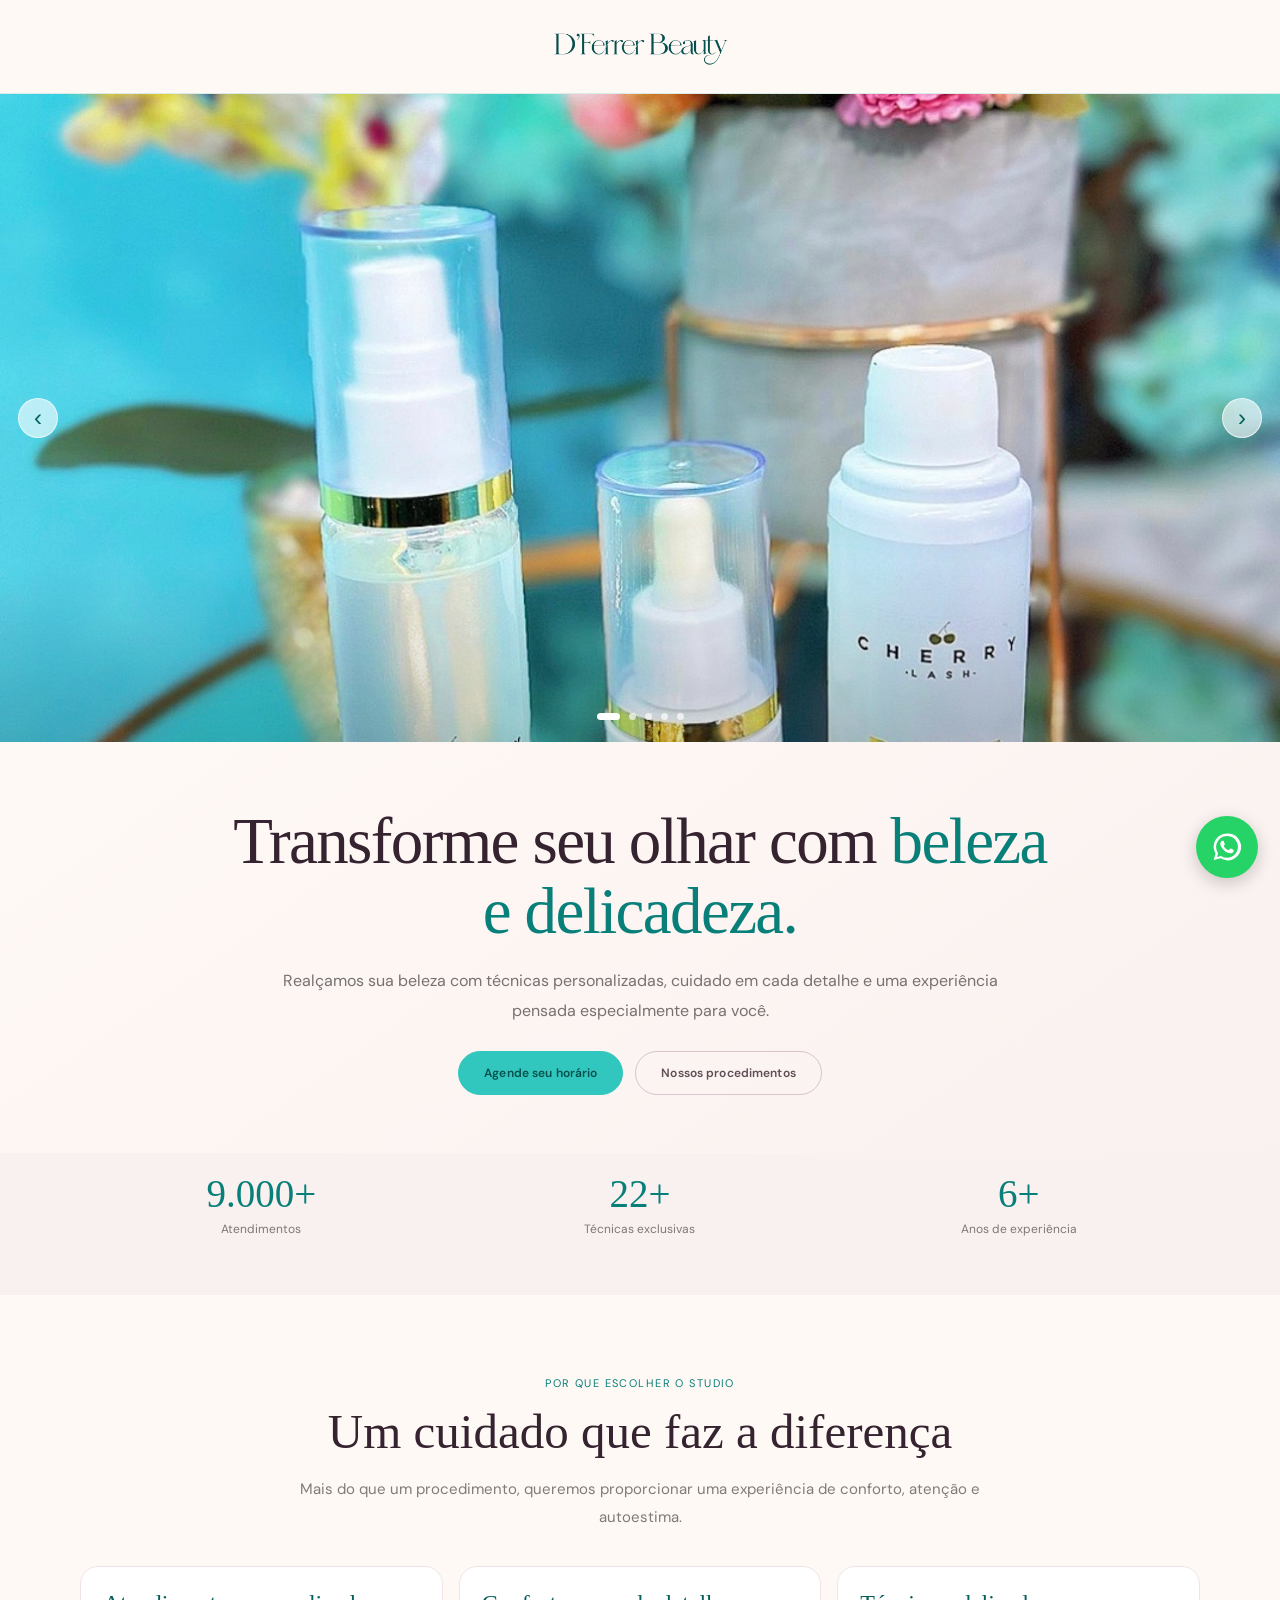
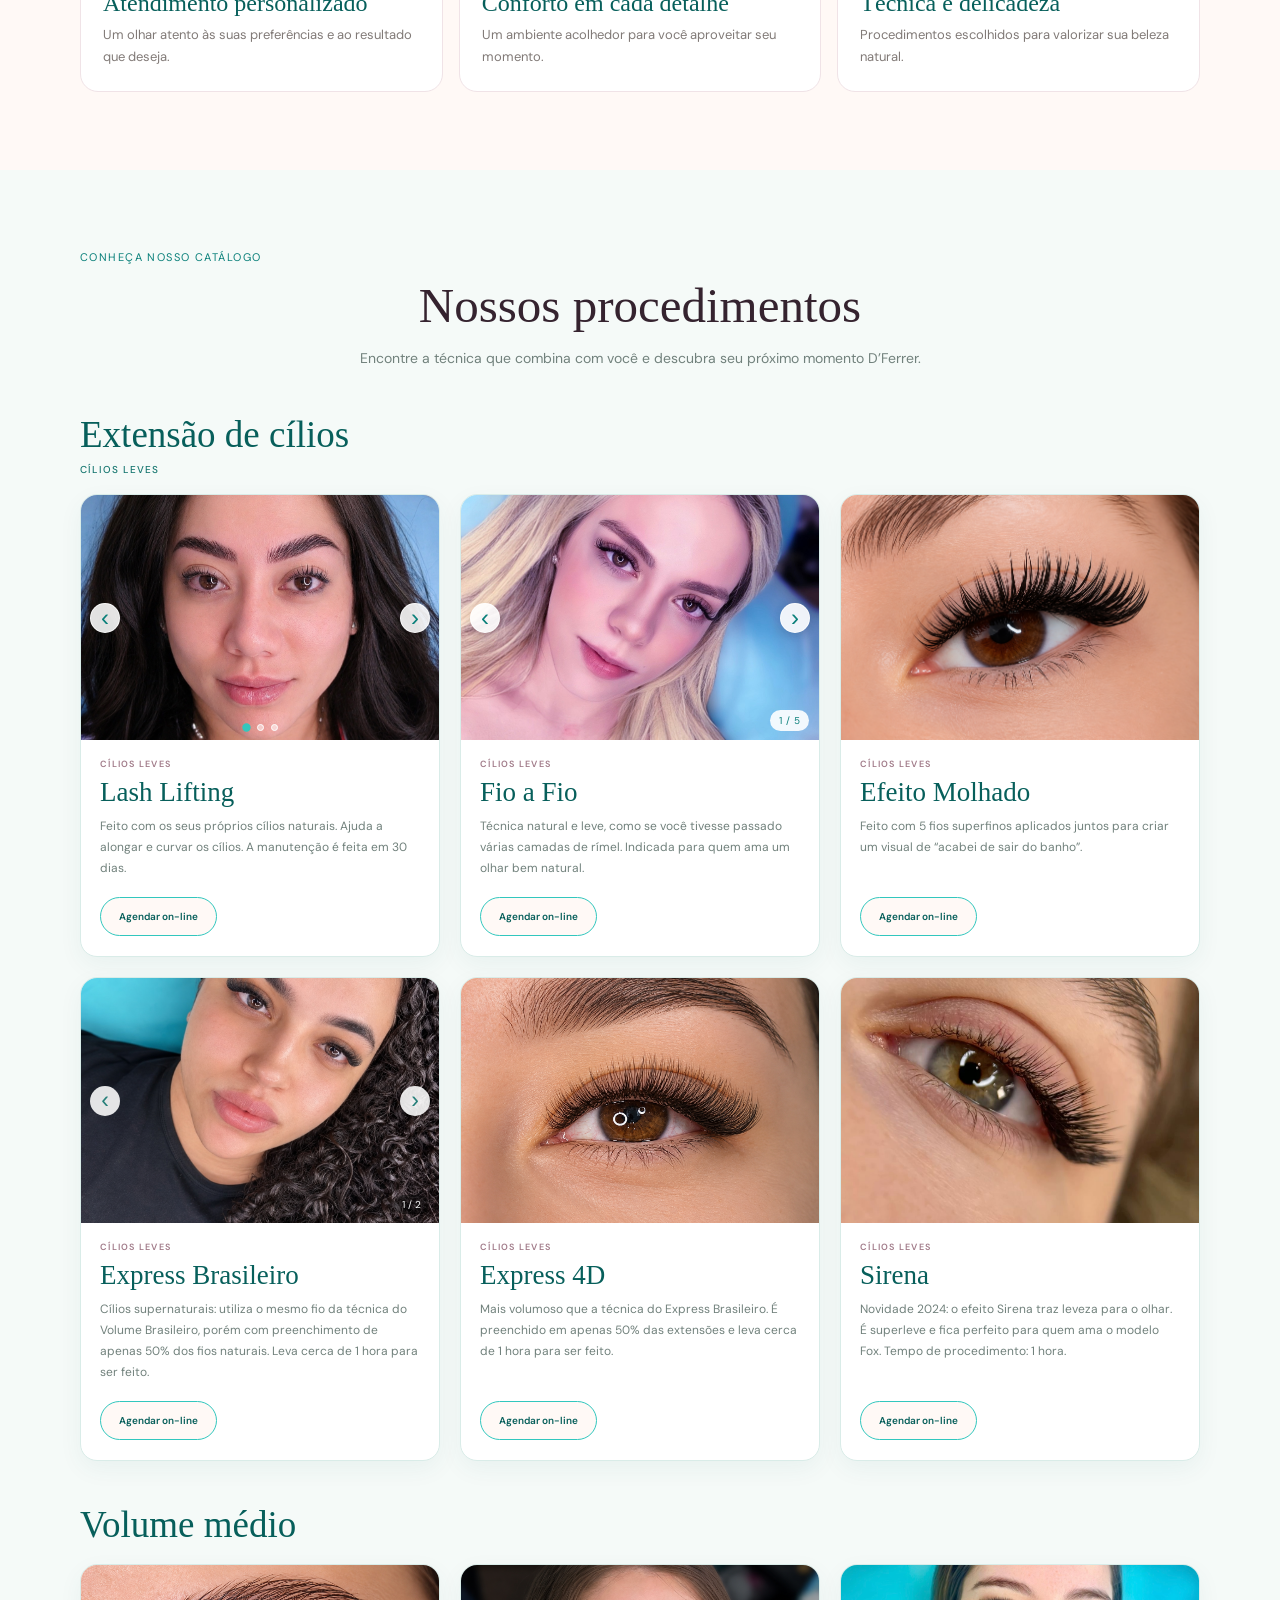
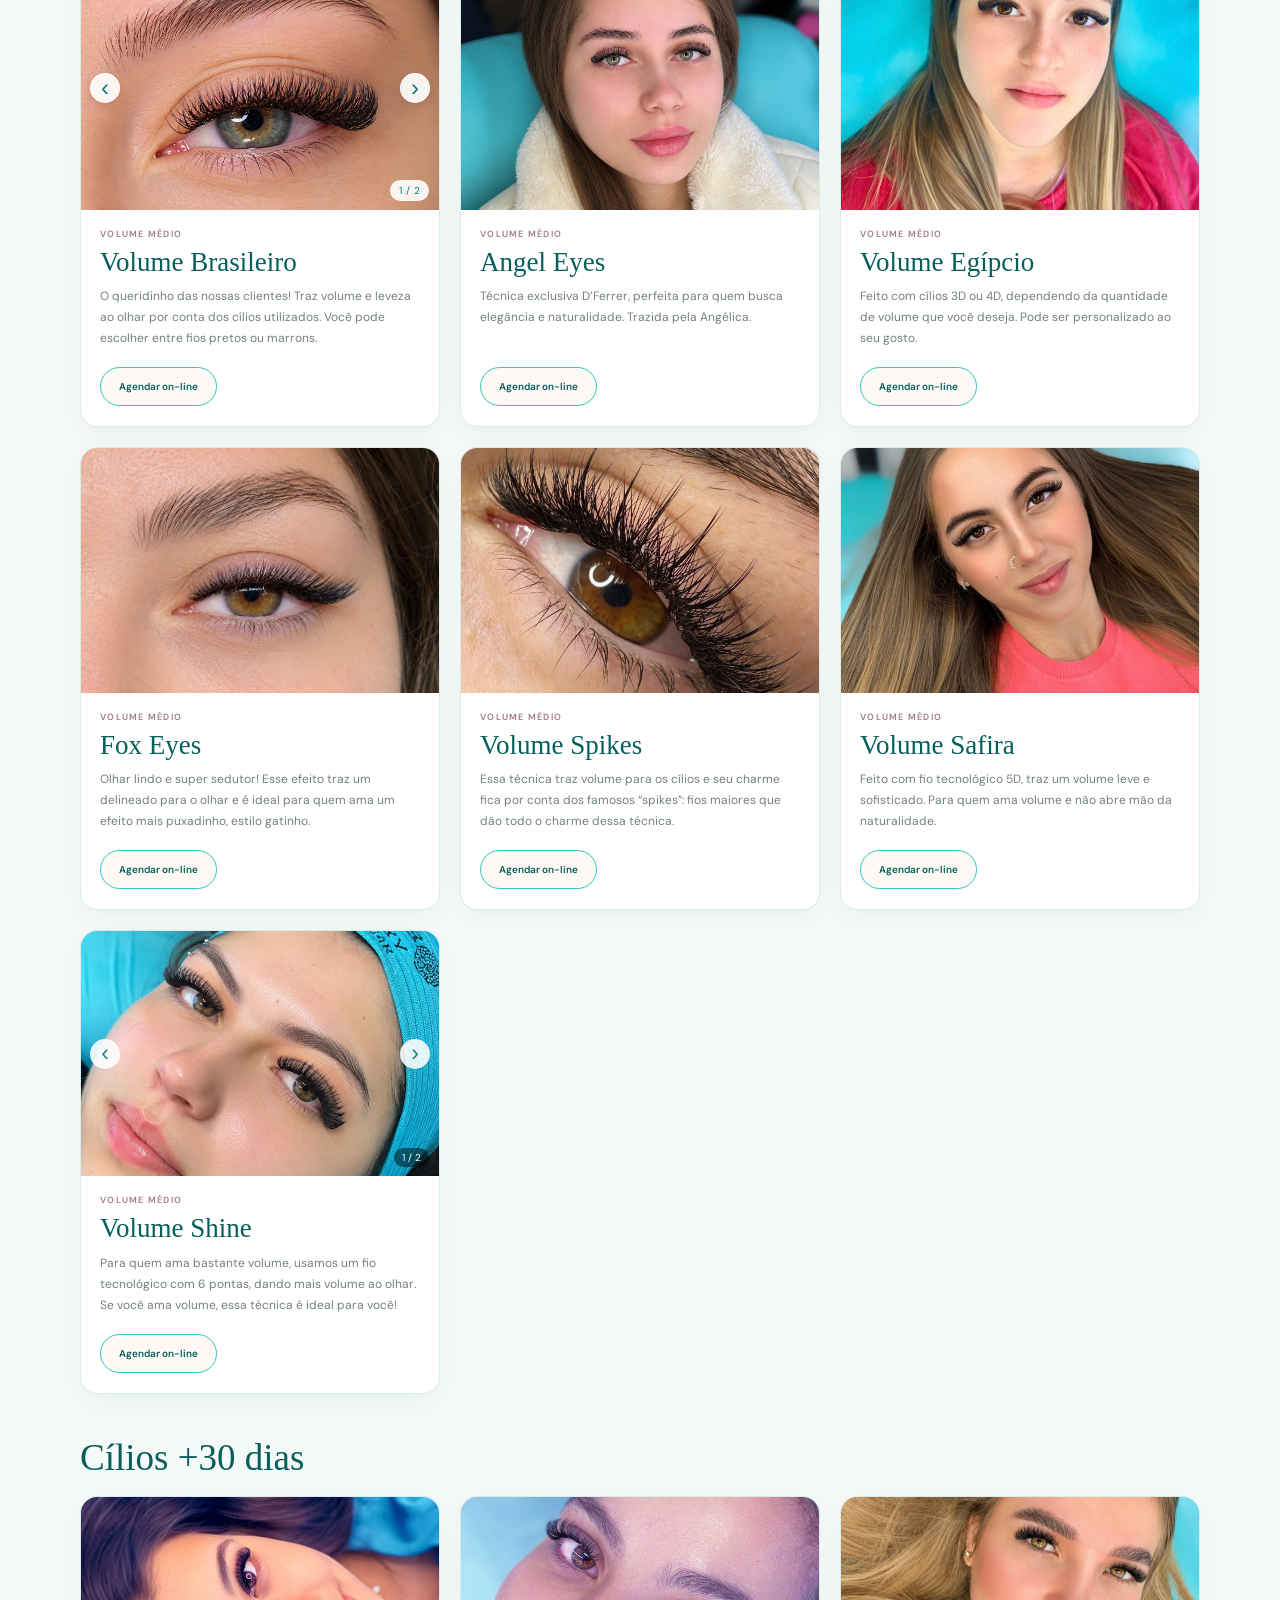
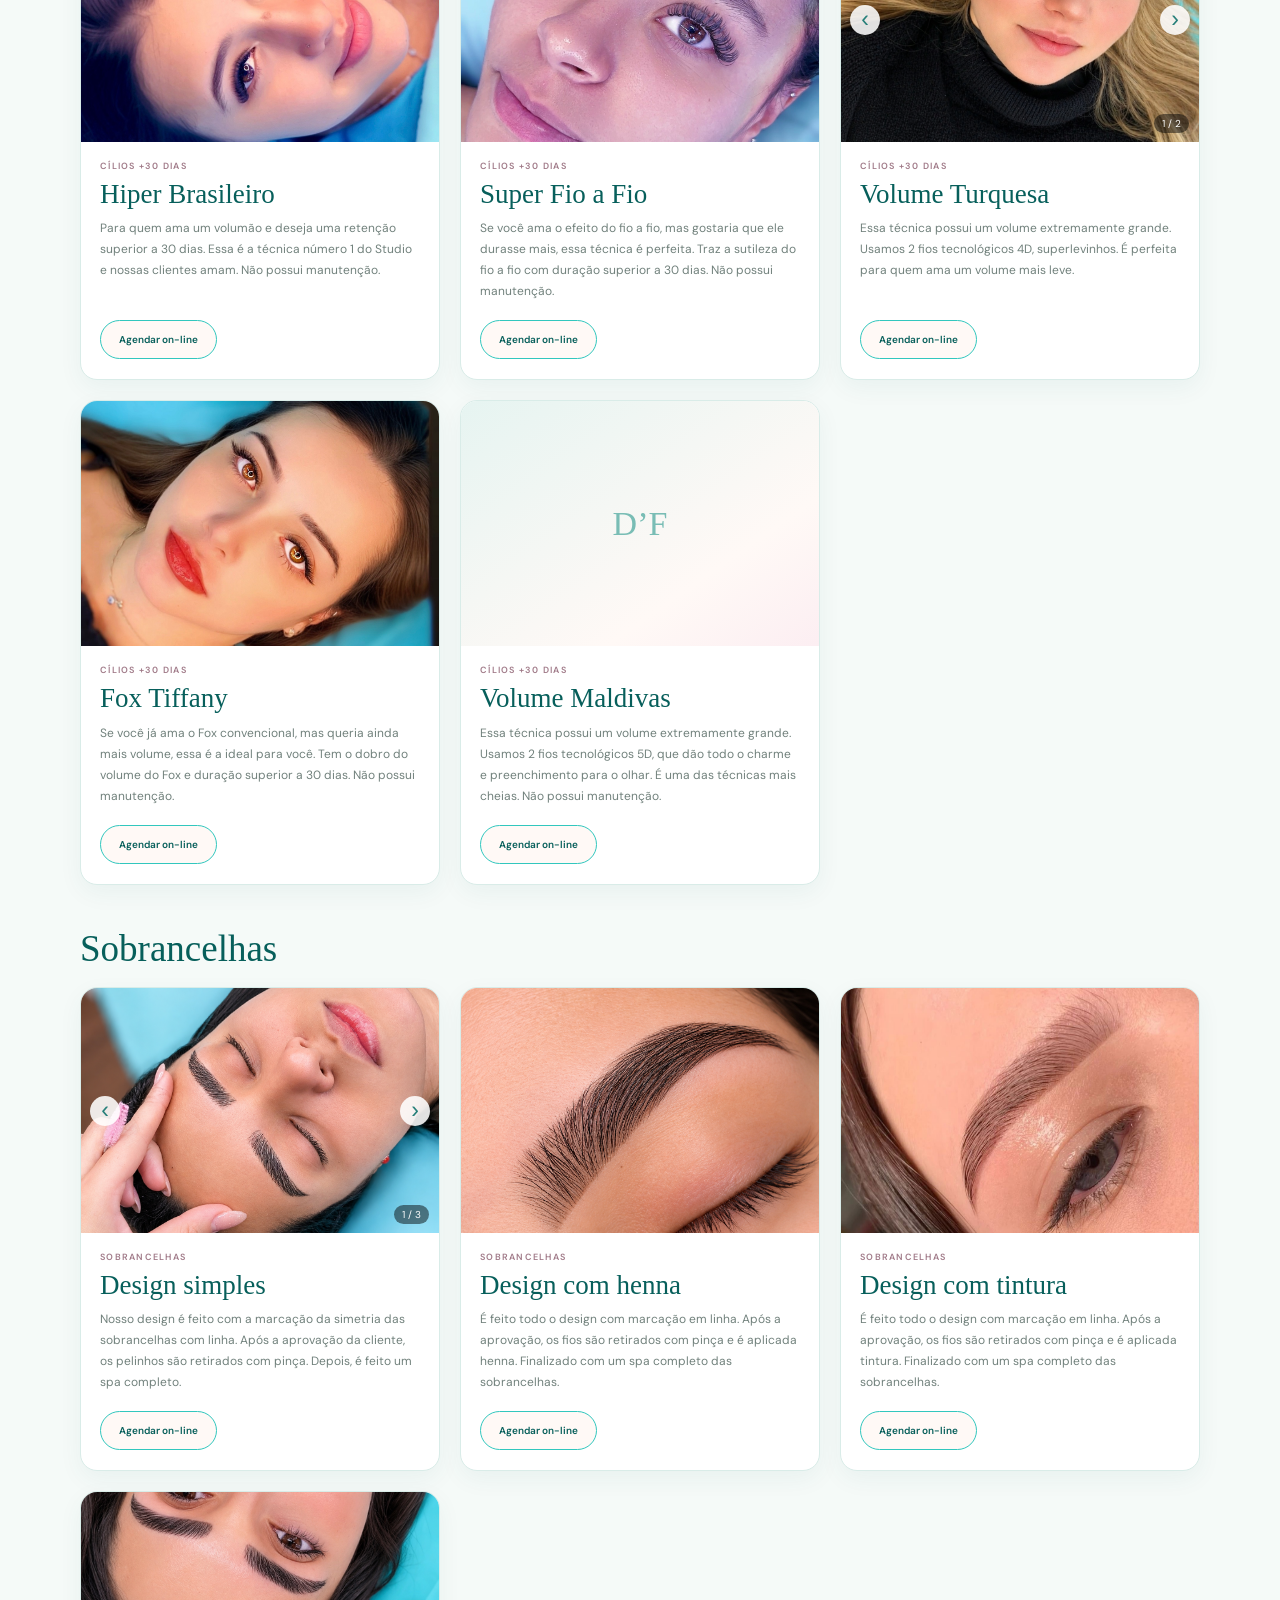
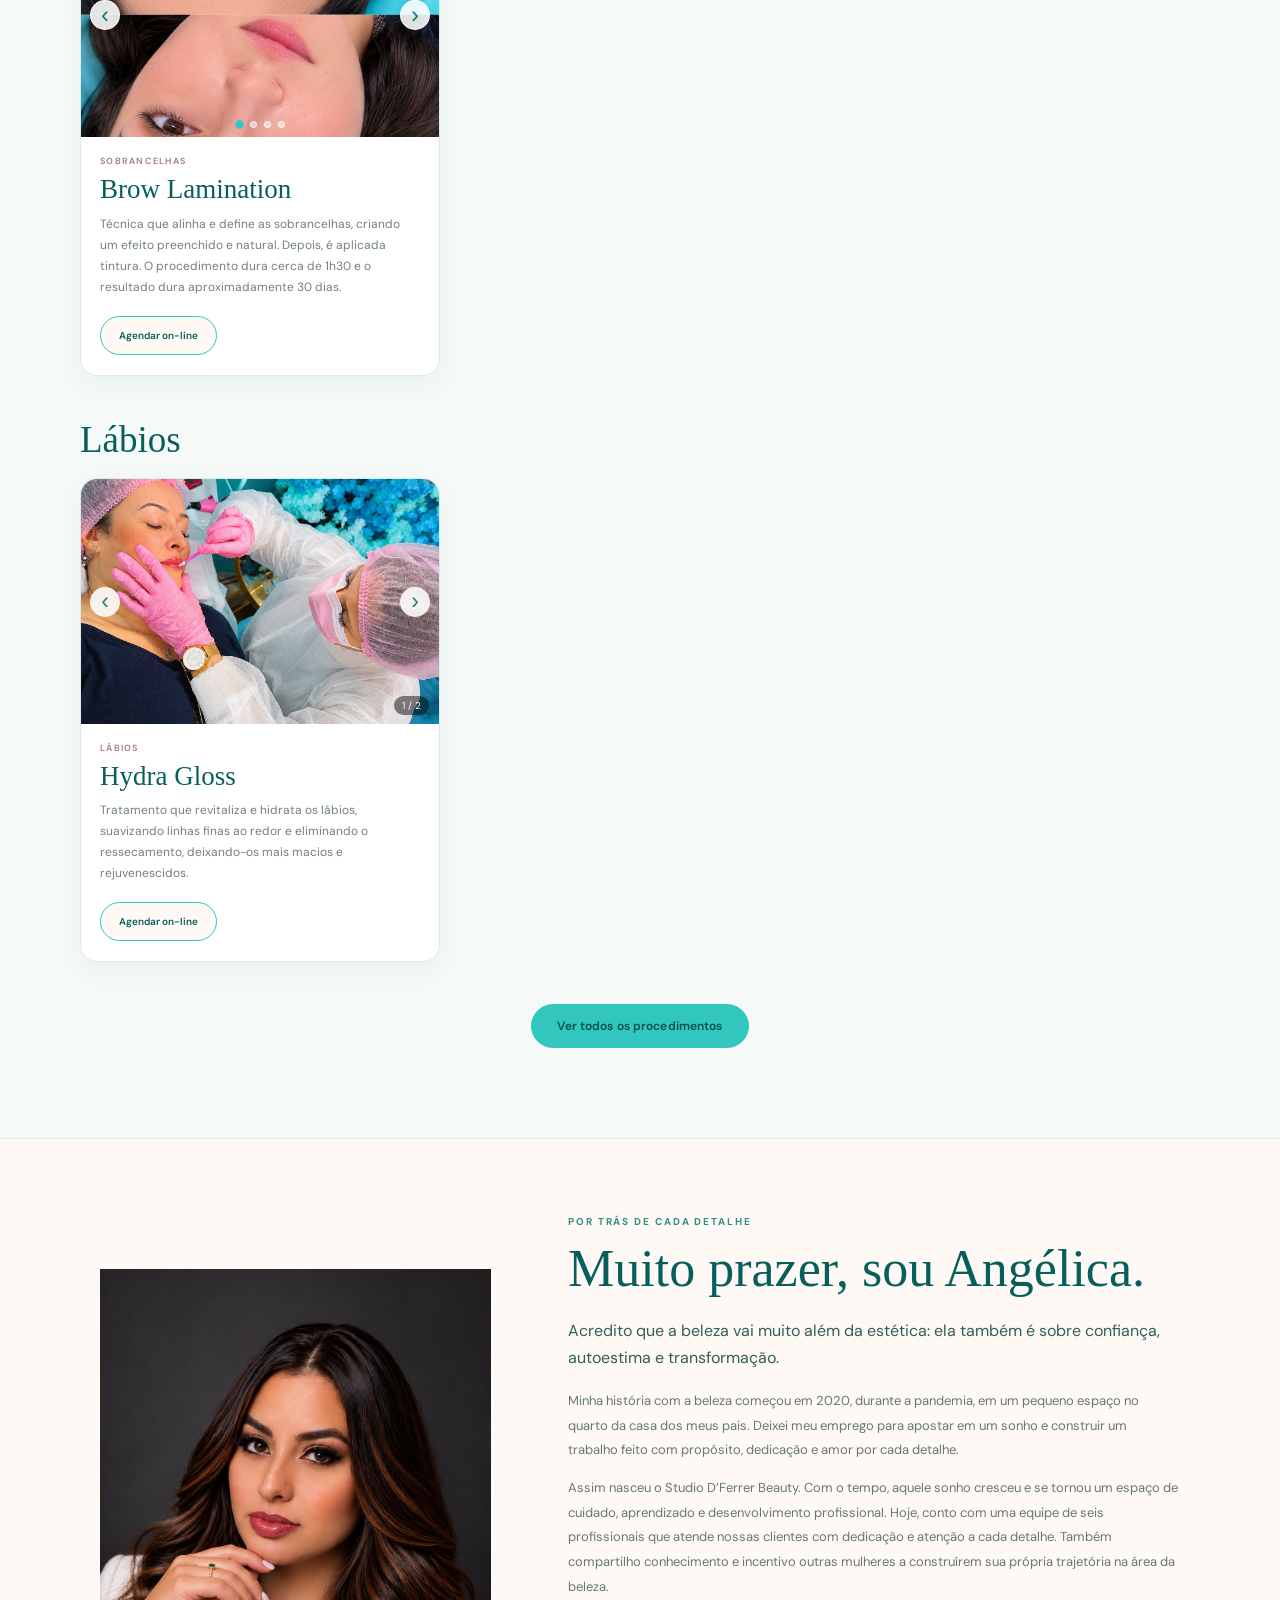
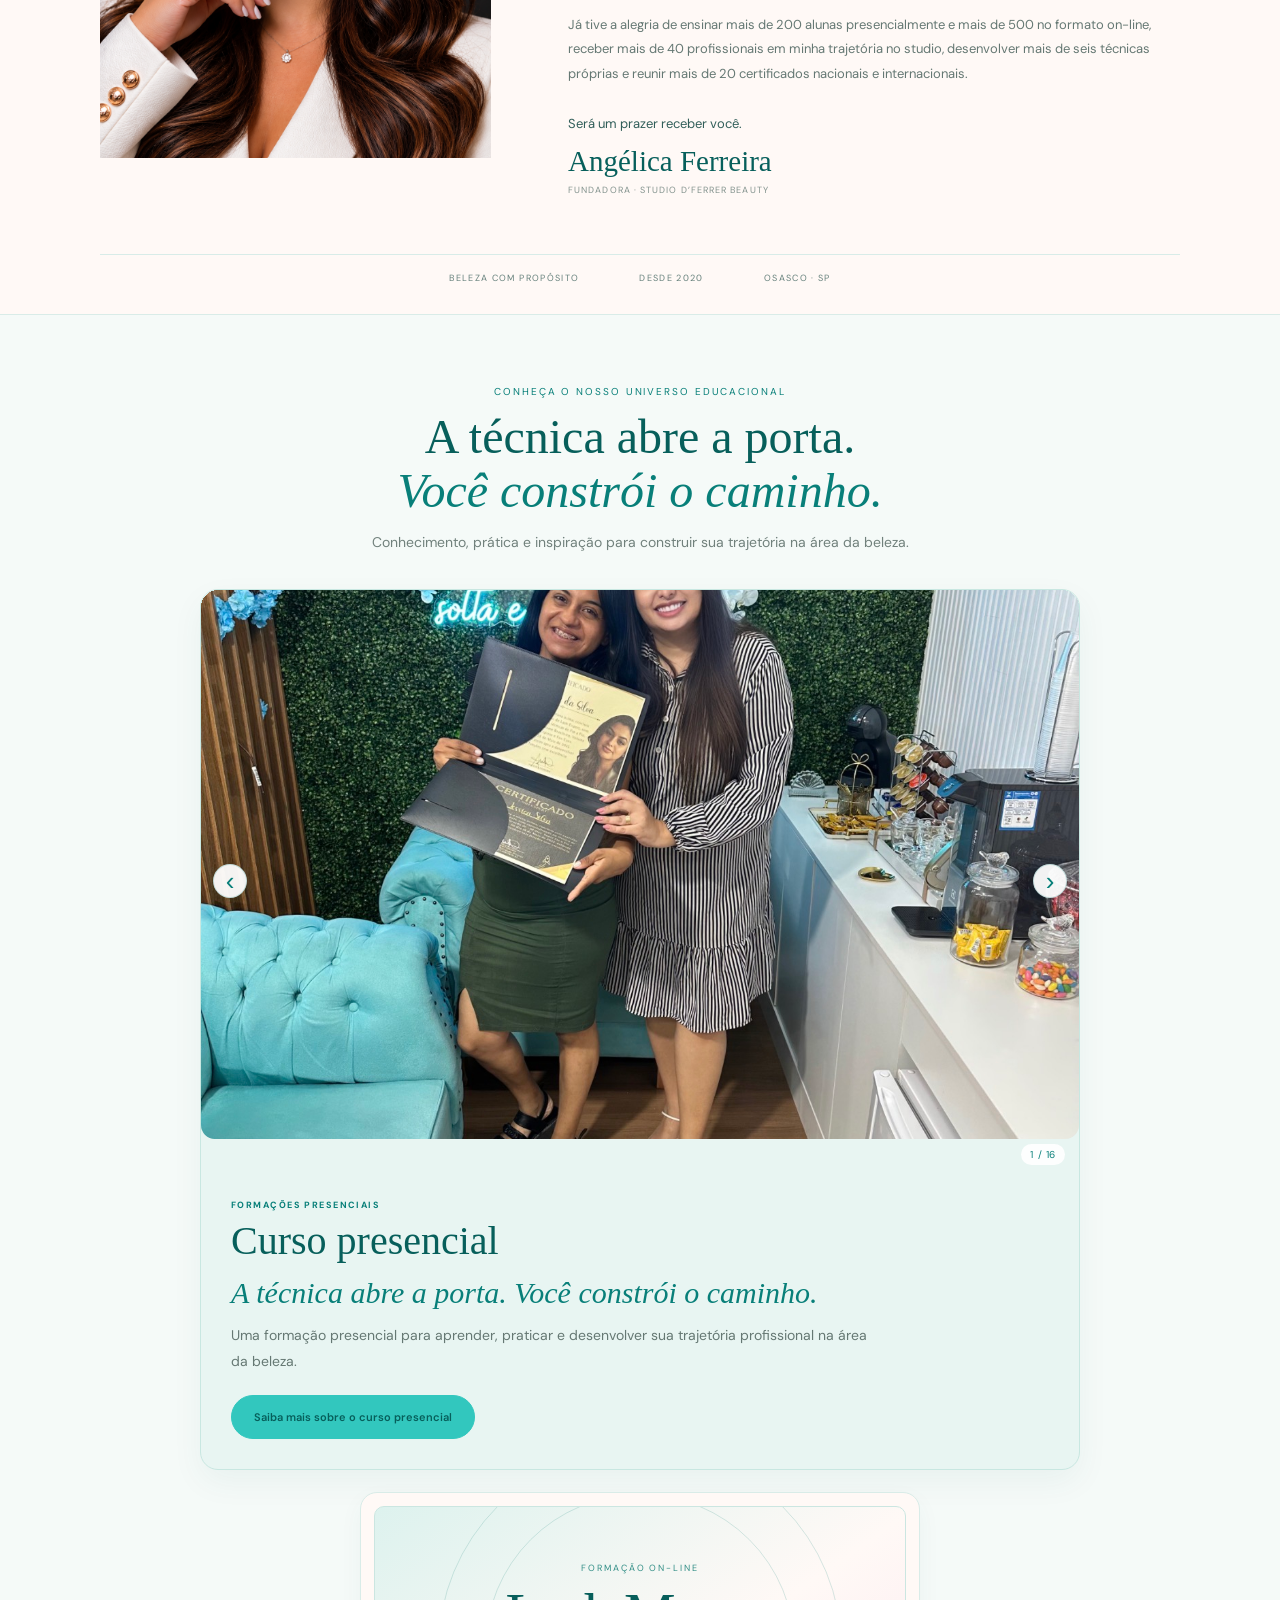
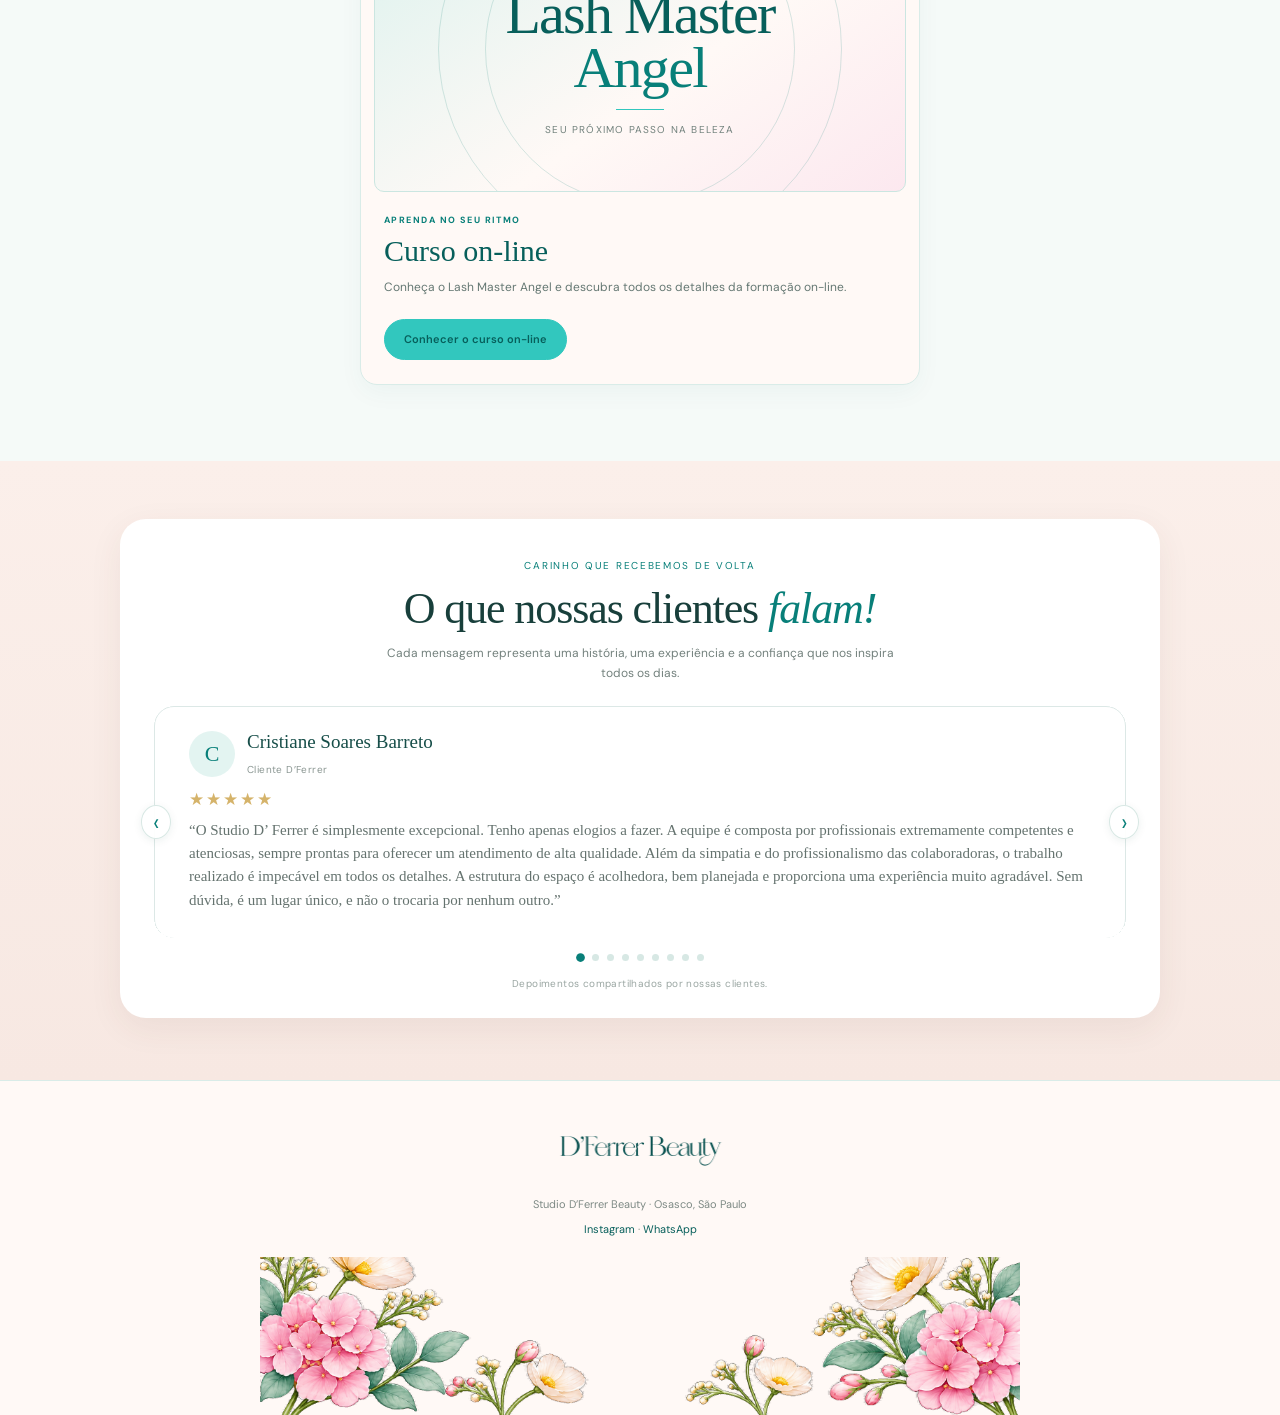
==== commit e1ca798f: "Adiciona fotos Fox Tiffany e Volume Safira" ====
--- a/index.html
+++ b/index.html
@@ -56,10 +56,10 @@
  <button class="volume-brasileiro-arrow volume-brasileiro-prev" type="button" aria-label="Foto anterior">‹</button>
  <button class="volume-brasileiro-arrow volume-brasileiro-next" type="button" aria-label="Próxima foto">›</button>
  <div class="volume-brasileiro-count" aria-live="polite">1 / 2</div>
-</div><div class="procedure-copy"><span class="procedure-index">Volume médio</span><h3>Volume Brasileiro</h3><p>O queridinho das nossas clientes! Traz volume e leveza ao olhar por conta dos cílios utilizados. Você pode escolher entre fios pretos ou marrons.</p><a class="procedure-book" href="https://appfidelizze.com/dferrer" target="_blank" rel="noopener">Agendar on-line</a></div></article><article class="procedure-card"><div class="procedure-photo"><img src="assets/906FADBA-9ADD-4CD5-A591-F32B202630BE.png" alt="Angel Eyes — fotografia do procedimento" loading="lazy"></div><div class="procedure-copy"><span class="procedure-index">Volume médio</span><h3>Angel Eyes</h3><p>Técnica exclusiva D’Ferrer, perfeita para quem busca elegância e naturalidade. Trazida pela Angélica.</p><a class="procedure-book" href="https://appfidelizze.com/dferrer" target="_blank" rel="noopener">Agendar on-line</a></div></article><article class="procedure-card"><div class="procedure-photo"><img src="assets/IMG_1086.jpeg" alt="Volume Egípcio — fotografia do procedimento" loading="lazy"></div><div class="procedure-copy"><span class="procedure-index">Volume médio</span><h3>Volume Egípcio</h3><p>Feito com cílios 3D ou 4D, dependendo da quantidade de volume que você deseja. Pode ser personalizado ao seu gosto.</p><a class="procedure-book" href="https://appfidelizze.com/dferrer" target="_blank" rel="noopener">Agendar on-line</a></div></article><article class="procedure-card"><div class="procedure-photo "><img src="assets/BF80F86D-3884-4C9D-A6F0-FB28E1569F34.png" alt="Fox Eyes — fotografia do procedimento" loading="lazy"></div><div class="procedure-copy"><span class="procedure-index">Volume médio</span><h3>Fox Eyes</h3><p>Olhar lindo e super sedutor! Esse efeito traz um delineado para o olhar e é ideal para quem ama um efeito mais puxadinho, estilo gatinho.</p><a class="procedure-book" href="https://appfidelizze.com/dferrer" target="_blank" rel="noopener">Agendar on-line</a></div></article><article class="procedure-card"><div class="procedure-photo"><img src="assets/IMG_1008.jpeg" alt="Volume Spikes — fotografia do procedimento" loading="lazy"></div><div class="procedure-copy"><span class="procedure-index">Volume médio</span><h3>Volume Spikes</h3><p>Essa técnica traz volume para os cílios e seu charme fica por conta dos famosos “spikes”: fios maiores que dão todo o charme dessa técnica.</p><a class="procedure-book" href="https://appfidelizze.com/dferrer" target="_blank" rel="noopener">Agendar on-line</a></div></article><article class="procedure-card"><div class="procedure-photo no-image">D’F</div><div class="procedure-copy"><span class="procedure-index">Volume médio</span><h3>Volume Safira</h3><p>Feito com fio tecnológico 5D, traz um volume leve e sofisticado. Para quem ama volume e não abre mão da naturalidade.</p><a class="procedure-book" href="https://appfidelizze.com/dferrer" target="_blank" rel="noopener">Agendar on-line</a></div></article><article class="procedure-card"><div class="procedure-photo volume-shine-carousel"><div class="volume-shine-track"><div class="volume-shine-slide active"><img src="assets/43CAB1A0-0616-413A-AD91-EF6CD9C9D61A.png" alt="Volume Shine — nova foto" loading="eager"></div><div class="volume-shine-slide"><img src="assets/D9075946-90B2-44CD-BFFD-44415C374964.png" alt="Volume Shine — foto anterior" loading="lazy"></div></div><button class="volume-shine-arrow volume-shine-prev" type="button" aria-label="Foto anterior">‹</button><button class="volume-shine-arrow volume-shine-next" type="button" aria-label="Próxima foto">›</button><div class="volume-shine-count" aria-live="polite">1 / 2</div></div><div class="procedure-copy"><span class="procedure-index">Volume médio</span><h3>Volume Shine</h3><p>Para quem ama bastante volume, usamos um fio tecnológico com 6 pontas, dando mais volume ao olhar. Se você ama volume, essa técnica é ideal para você!</p><a class="procedure-book" href="https://appfidelizze.com/dferrer" target="_blank" rel="noopener">Agendar on-line</a></div></article>
+</div><div class="procedure-copy"><span class="procedure-index">Volume médio</span><h3>Volume Brasileiro</h3><p>O queridinho das nossas clientes! Traz volume e leveza ao olhar por conta dos cílios utilizados. Você pode escolher entre fios pretos ou marrons.</p><a class="procedure-book" href="https://appfidelizze.com/dferrer" target="_blank" rel="noopener">Agendar on-line</a></div></article><article class="procedure-card"><div class="procedure-photo"><img src="assets/906FADBA-9ADD-4CD5-A591-F32B202630BE.png" alt="Angel Eyes — fotografia do procedimento" loading="lazy"></div><div class="procedure-copy"><span class="procedure-index">Volume médio</span><h3>Angel Eyes</h3><p>Técnica exclusiva D’Ferrer, perfeita para quem busca elegância e naturalidade. Trazida pela Angélica.</p><a class="procedure-book" href="https://appfidelizze.com/dferrer" target="_blank" rel="noopener">Agendar on-line</a></div></article><article class="procedure-card"><div class="procedure-photo"><img src="assets/IMG_1086.jpeg" alt="Volume Egípcio — fotografia do procedimento" loading="lazy"></div><div class="procedure-copy"><span class="procedure-index">Volume médio</span><h3>Volume Egípcio</h3><p>Feito com cílios 3D ou 4D, dependendo da quantidade de volume que você deseja. Pode ser personalizado ao seu gosto.</p><a class="procedure-book" href="https://appfidelizze.com/dferrer" target="_blank" rel="noopener">Agendar on-line</a></div></article><article class="procedure-card"><div class="procedure-photo "><img src="assets/BF80F86D-3884-4C9D-A6F0-FB28E1569F34.png" alt="Fox Eyes — fotografia do procedimento" loading="lazy"></div><div class="procedure-copy"><span class="procedure-index">Volume médio</span><h3>Fox Eyes</h3><p>Olhar lindo e super sedutor! Esse efeito traz um delineado para o olhar e é ideal para quem ama um efeito mais puxadinho, estilo gatinho.</p><a class="procedure-book" href="https://appfidelizze.com/dferrer" target="_blank" rel="noopener">Agendar on-line</a></div></article><article class="procedure-card"><div class="procedure-photo"><img src="assets/IMG_1008.jpeg" alt="Volume Spikes — fotografia do procedimento" loading="lazy"></div><div class="procedure-copy"><span class="procedure-index">Volume médio</span><h3>Volume Spikes</h3><p>Essa técnica traz volume para os cílios e seu charme fica por conta dos famosos “spikes”: fios maiores que dão todo o charme dessa técnica.</p><a class="procedure-book" href="https://appfidelizze.com/dferrer" target="_blank" rel="noopener">Agendar on-line</a></div></article><article class="procedure-card"><div class="procedure-photo"><img src="assets/IMG_1092.jpeg" alt="Volume Safira — fotografia do procedimento" loading="lazy"></div><div class="procedure-copy"><span class="procedure-index">Volume médio</span><h3>Volume Safira</h3><p>Feito com fio tecnológico 5D, traz um volume leve e sofisticado. Para quem ama volume e não abre mão da naturalidade.</p><a class="procedure-book" href="https://appfidelizze.com/dferrer" target="_blank" rel="noopener">Agendar on-line</a></div></article><article class="procedure-card"><div class="procedure-photo volume-shine-carousel"><div class="volume-shine-track"><div class="volume-shine-slide active"><img src="assets/43CAB1A0-0616-413A-AD91-EF6CD9C9D61A.png" alt="Volume Shine — nova foto" loading="eager"></div><div class="volume-shine-slide"><img src="assets/D9075946-90B2-44CD-BFFD-44415C374964.png" alt="Volume Shine — foto anterior" loading="lazy"></div></div><button class="volume-shine-arrow volume-shine-prev" type="button" aria-label="Foto anterior">‹</button><button class="volume-shine-arrow volume-shine-next" type="button" aria-label="Próxima foto">›</button><div class="volume-shine-count" aria-live="polite">1 / 2</div></div><div class="procedure-copy"><span class="procedure-index">Volume médio</span><h3>Volume Shine</h3><p>Para quem ama bastante volume, usamos um fio tecnológico com 6 pontas, dando mais volume ao olhar. Se você ama volume, essa técnica é ideal para você!</p><a class="procedure-book" href="https://appfidelizze.com/dferrer" target="_blank" rel="noopener">Agendar on-line</a></div></article>
 </div></div>
 <div class="home-category"><h3>Cílios +30 dias</h3><div class="procedure-grid">
-<article class="procedure-card"><div class="procedure-photo"><img src="assets/IMG_1096.jpeg" alt="Hiper Brasileiro — resultado do procedimento" loading="lazy"></div><div class="procedure-copy"><span class="procedure-index">Cílios +30 dias</span><h3>Hiper Brasileiro</h3><p>Para quem ama um volumão e deseja uma retenção superior a 30 dias. Essa é a técnica número 1 do Studio e nossas clientes amam. Não possui manutenção.</p><a class="procedure-book" href="https://appfidelizze.com/dferrer" target="_blank" rel="noopener">Agendar on-line</a></div></article><article class="procedure-card"><div class="procedure-photo"><img src="assets/IMG_1100.jpeg" alt="Super Fio a Fio — resultado do procedimento" loading="lazy"></div><div class="procedure-copy"><span class="procedure-index">Cílios +30 dias</span><h3>Super Fio a Fio</h3><p>Se você ama o efeito do fio a fio, mas gostaria que ele durasse mais, essa técnica é perfeita. Traz a sutileza do fio a fio com duração superior a 30 dias. Não possui manutenção.</p><a class="procedure-book" href="https://appfidelizze.com/dferrer" target="_blank" rel="noopener">Agendar on-line</a></div></article><article class="procedure-card"><div class="procedure-photo volume-turquesa-carousel"><div class="volume-turquesa-track"><div class="volume-turquesa-slide active"><img src="assets/5E0B232E-EDA1-4622-9648-BD32B0EECAF9.png" alt="Volume Turquesa — foto atual" loading="eager"></div><div class="volume-turquesa-slide"><img src="assets/76E06BC0-DA74-469D-A2C0-921A1E4BC4AF.png" alt="Volume Turquesa — foto adicionada" loading="lazy"></div></div><button class="volume-turquesa-arrow volume-turquesa-prev" type="button" aria-label="Foto anterior">‹</button><button class="volume-turquesa-arrow volume-turquesa-next" type="button" aria-label="Próxima foto">›</button><div class="volume-turquesa-count" aria-live="polite">1 / 2</div></div><div class="procedure-copy"><span class="procedure-index">Cílios +30 dias</span><h3>Volume Turquesa</h3><p>Essa técnica possui um volume extremamente grande. Usamos 2 fios tecnológicos 4D, superlevinhos. É perfeita para quem ama um volume mais leve.</p><a class="procedure-book" href="https://appfidelizze.com/dferrer" target="_blank" rel="noopener">Agendar on-line</a></div></article><article class="procedure-card"><div class="procedure-photo no-image">D’F</div><div class="procedure-copy"><span class="procedure-index">Cílios +30 dias</span><h3>Fox Tiffany</h3><p>Se você já ama o Fox convencional, mas queria ainda mais volume, essa é a ideal para você. Tem o dobro do volume do Fox e duração superior a 30 dias. Não possui manutenção.</p><a class="procedure-book" href="https://appfidelizze.com/dferrer" target="_blank" rel="noopener">Agendar on-line</a></div></article><article class="procedure-card"><div class="procedure-photo no-image">D’F</div><div class="procedure-copy"><span class="procedure-index">Cílios +30 dias</span><h3>Volume Maldivas</h3><p>Essa técnica possui um volume extremamente grande. Usamos 2 fios tecnológicos 5D, que dão todo o charme e preenchimento para o olhar. É uma das técnicas mais cheias. Não possui manutenção.</p><a class="procedure-book" href="https://appfidelizze.com/dferrer" target="_blank" rel="noopener">Agendar on-line</a></div></article>
+<article class="procedure-card"><div class="procedure-photo"><img src="assets/IMG_1096.jpeg" alt="Hiper Brasileiro — resultado do procedimento" loading="lazy"></div><div class="procedure-copy"><span class="procedure-index">Cílios +30 dias</span><h3>Hiper Brasileiro</h3><p>Para quem ama um volumão e deseja uma retenção superior a 30 dias. Essa é a técnica número 1 do Studio e nossas clientes amam. Não possui manutenção.</p><a class="procedure-book" href="https://appfidelizze.com/dferrer" target="_blank" rel="noopener">Agendar on-line</a></div></article><article class="procedure-card"><div class="procedure-photo"><img src="assets/IMG_1100.jpeg" alt="Super Fio a Fio — resultado do procedimento" loading="lazy"></div><div class="procedure-copy"><span class="procedure-index">Cílios +30 dias</span><h3>Super Fio a Fio</h3><p>Se você ama o efeito do fio a fio, mas gostaria que ele durasse mais, essa técnica é perfeita. Traz a sutileza do fio a fio com duração superior a 30 dias. Não possui manutenção.</p><a class="procedure-book" href="https://appfidelizze.com/dferrer" target="_blank" rel="noopener">Agendar on-line</a></div></article><article class="procedure-card"><div class="procedure-photo volume-turquesa-carousel"><div class="volume-turquesa-track"><div class="volume-turquesa-slide active"><img src="assets/5E0B232E-EDA1-4622-9648-BD32B0EECAF9.png" alt="Volume Turquesa — foto atual" loading="eager"></div><div class="volume-turquesa-slide"><img src="assets/76E06BC0-DA74-469D-A2C0-921A1E4BC4AF.png" alt="Volume Turquesa — foto adicionada" loading="lazy"></div></div><button class="volume-turquesa-arrow volume-turquesa-prev" type="button" aria-label="Foto anterior">‹</button><button class="volume-turquesa-arrow volume-turquesa-next" type="button" aria-label="Próxima foto">›</button><div class="volume-turquesa-count" aria-live="polite">1 / 2</div></div><div class="procedure-copy"><span class="procedure-index">Cílios +30 dias</span><h3>Volume Turquesa</h3><p>Essa técnica possui um volume extremamente grande. Usamos 2 fios tecnológicos 4D, superlevinhos. É perfeita para quem ama um volume mais leve.</p><a class="procedure-book" href="https://appfidelizze.com/dferrer" target="_blank" rel="noopener">Agendar on-line</a></div></article><article class="procedure-card"><div class="procedure-photo"><img src="assets/IMG_1083.jpeg" alt="Fox Tiffany — fotografia do procedimento" loading="lazy"></div><div class="procedure-copy"><span class="procedure-index">Cílios +30 dias</span><h3>Fox Tiffany</h3><p>Se você já ama o Fox convencional, mas queria ainda mais volume, essa é a ideal para você. Tem o dobro do volume do Fox e duração superior a 30 dias. Não possui manutenção.</p><a class="procedure-book" href="https://appfidelizze.com/dferrer" target="_blank" rel="noopener">Agendar on-line</a></div></article><article class="procedure-card"><div class="procedure-photo no-image">D’F</div><div class="procedure-copy"><span class="procedure-index">Cílios +30 dias</span><h3>Volume Maldivas</h3><p>Essa técnica possui um volume extremamente grande. Usamos 2 fios tecnológicos 5D, que dão todo o charme e preenchimento para o olhar. É uma das técnicas mais cheias. Não possui manutenção.</p><a class="procedure-book" href="https://appfidelizze.com/dferrer" target="_blank" rel="noopener">Agendar on-line</a></div></article>
 </div></div>
 <div class="home-category"><h3>Sobrancelhas</h3><div class="procedure-grid">
 <article class="procedure-card"><div class="procedure-photo design-simples-carousel" aria-label="Carrossel de fotos do Design simples">
--- a/assets/dferrer-site.css
+++ b/assets/dferrer-site.css
@@ -449,3 +449,25 @@
 .hiper-brasileiro-arrow{position:absolute;top:50%;transform:translateY(-50%);z-index:2;width:30px;height:30px;border:0;border-radius:50%;background:rgba(255,255,255,.88);color:#267f79;font-size:23px;line-height:1;cursor:pointer}
 .hiper-brasileiro-prev{left:9px}.hiper-brasileiro-next{right:9px}
 .hiper-brasileiro-count{position:absolute;right:10px;bottom:9px;z-index:2;padding:3px 8px;border-radius:20px;background:rgba(0,0,0,.48);color:#fff;font-size:10px}
+
+/* Carrossel — Volume Turquesa */
+.volume-turquesa-carousel{position:relative;overflow:hidden;background:#f7f7f7}
+.volume-turquesa-track,.volume-turquesa-slide{width:100%;height:100%}
+.volume-turquesa-slide{display:none;position:absolute;inset:0}
+.volume-turquesa-slide.active{display:block}
+.volume-turquesa-slide img{display:block;width:100%;height:100%;object-fit:cover;object-position:center}
+.volume-turquesa-arrow{position:absolute;top:50%;transform:translateY(-50%);z-index:2;width:30px;height:30px;border:0;border-radius:50%;background:rgba(255,255,255,.88);color:#267f79;font-size:23px;line-height:1;cursor:pointer}
+.volume-turquesa-prev{left:9px}.volume-turquesa-next{right:9px}
+.volume-turquesa-count{position:absolute;right:10px;bottom:9px;z-index:2;padding:3px 8px;border-radius:20px;background:rgba(0,0,0,.48);color:#fff;font-size:10px}
+
+
+/* Aumenta o destaque do card de formação presencial no celular */
+@media(max-width:700px){
+ .dferrer-courses{padding-left:8px!important;padding-right:8px!important}
+ .dferrer-courses-inner{width:100%!important}
+ .dferrer-course-presential{width:100%!important;max-width:none!important;border-radius:20px!important}
+ .dferrer-course-presential .dferrer-course-gallery{padding:8px 8px 0!important}
+ .dferrer-course-presential .dferrer-student-carousel{padding-bottom:34px!important}
+ .dferrer-course-presential .dferrer-course-slide{aspect-ratio:1/1!important}
+ .dferrer-course-presential .dferrer-course-content{padding:25px 22px 27px!important}
+}
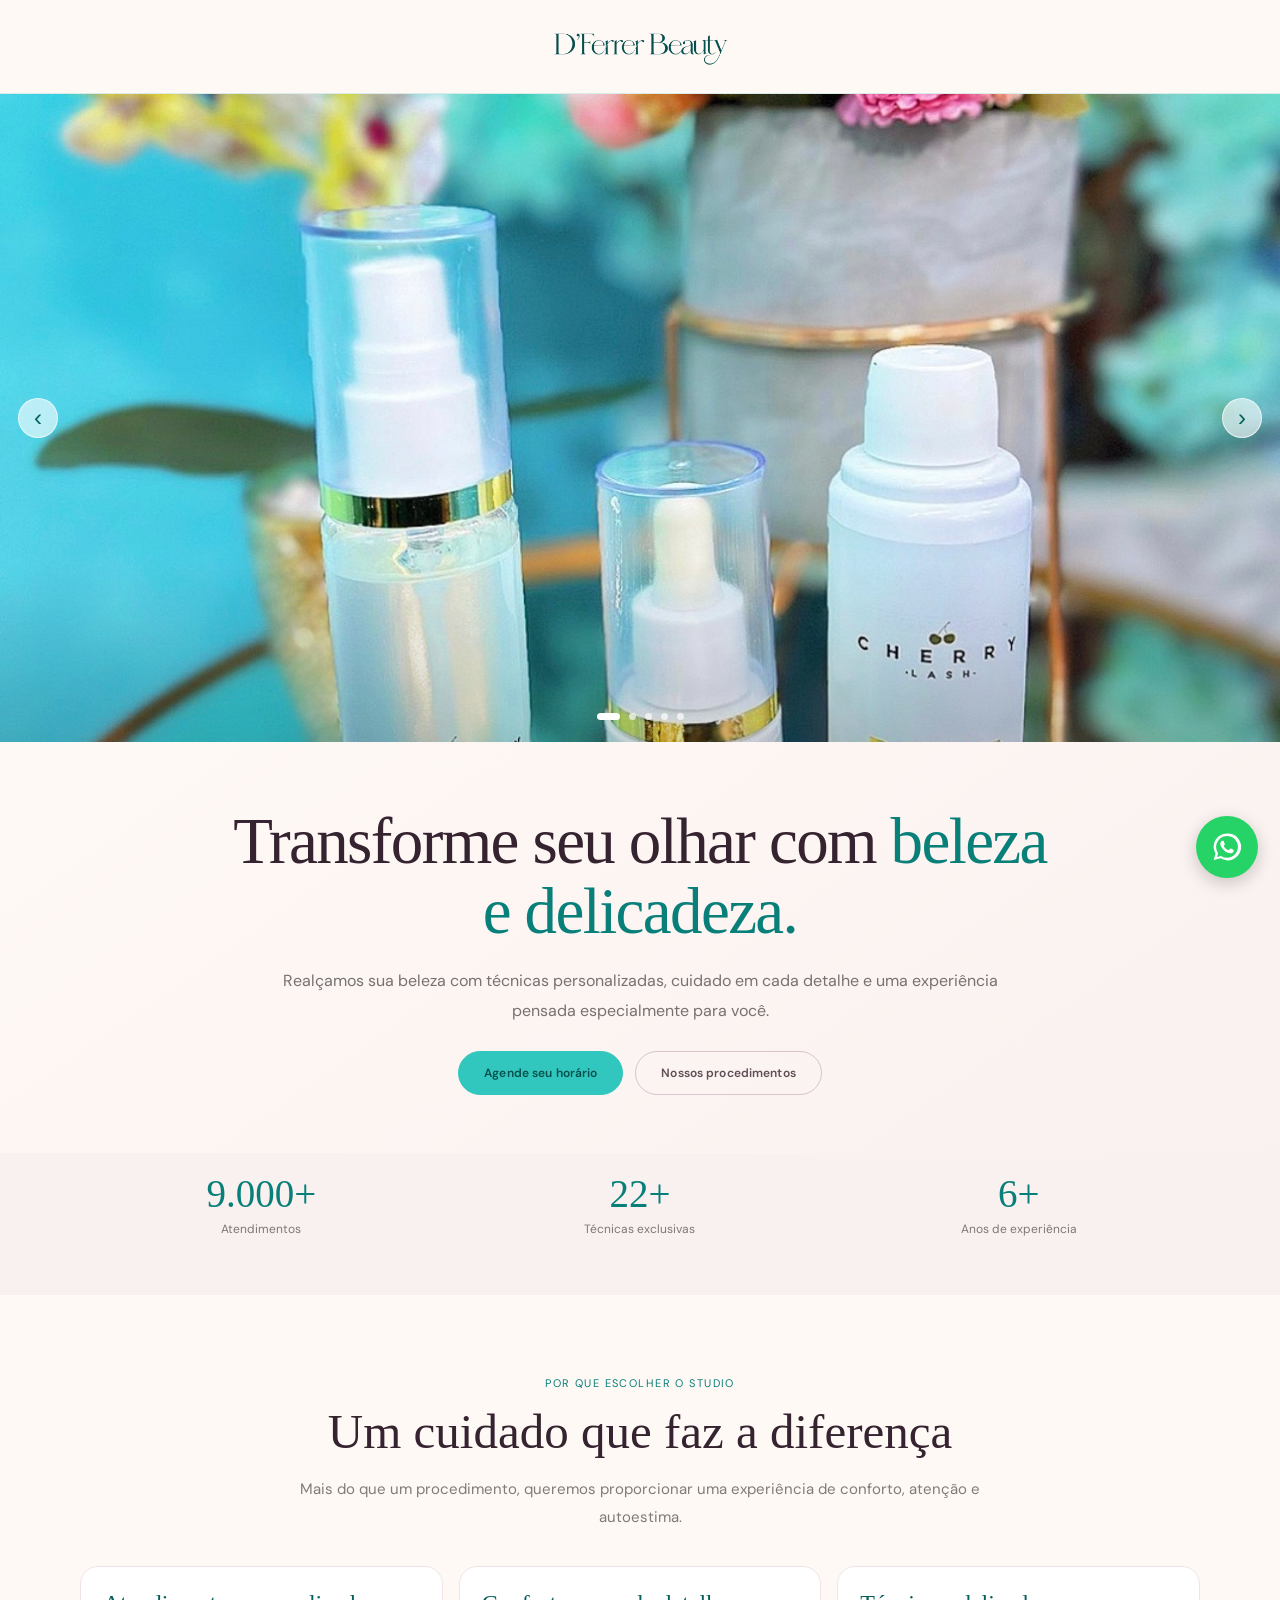
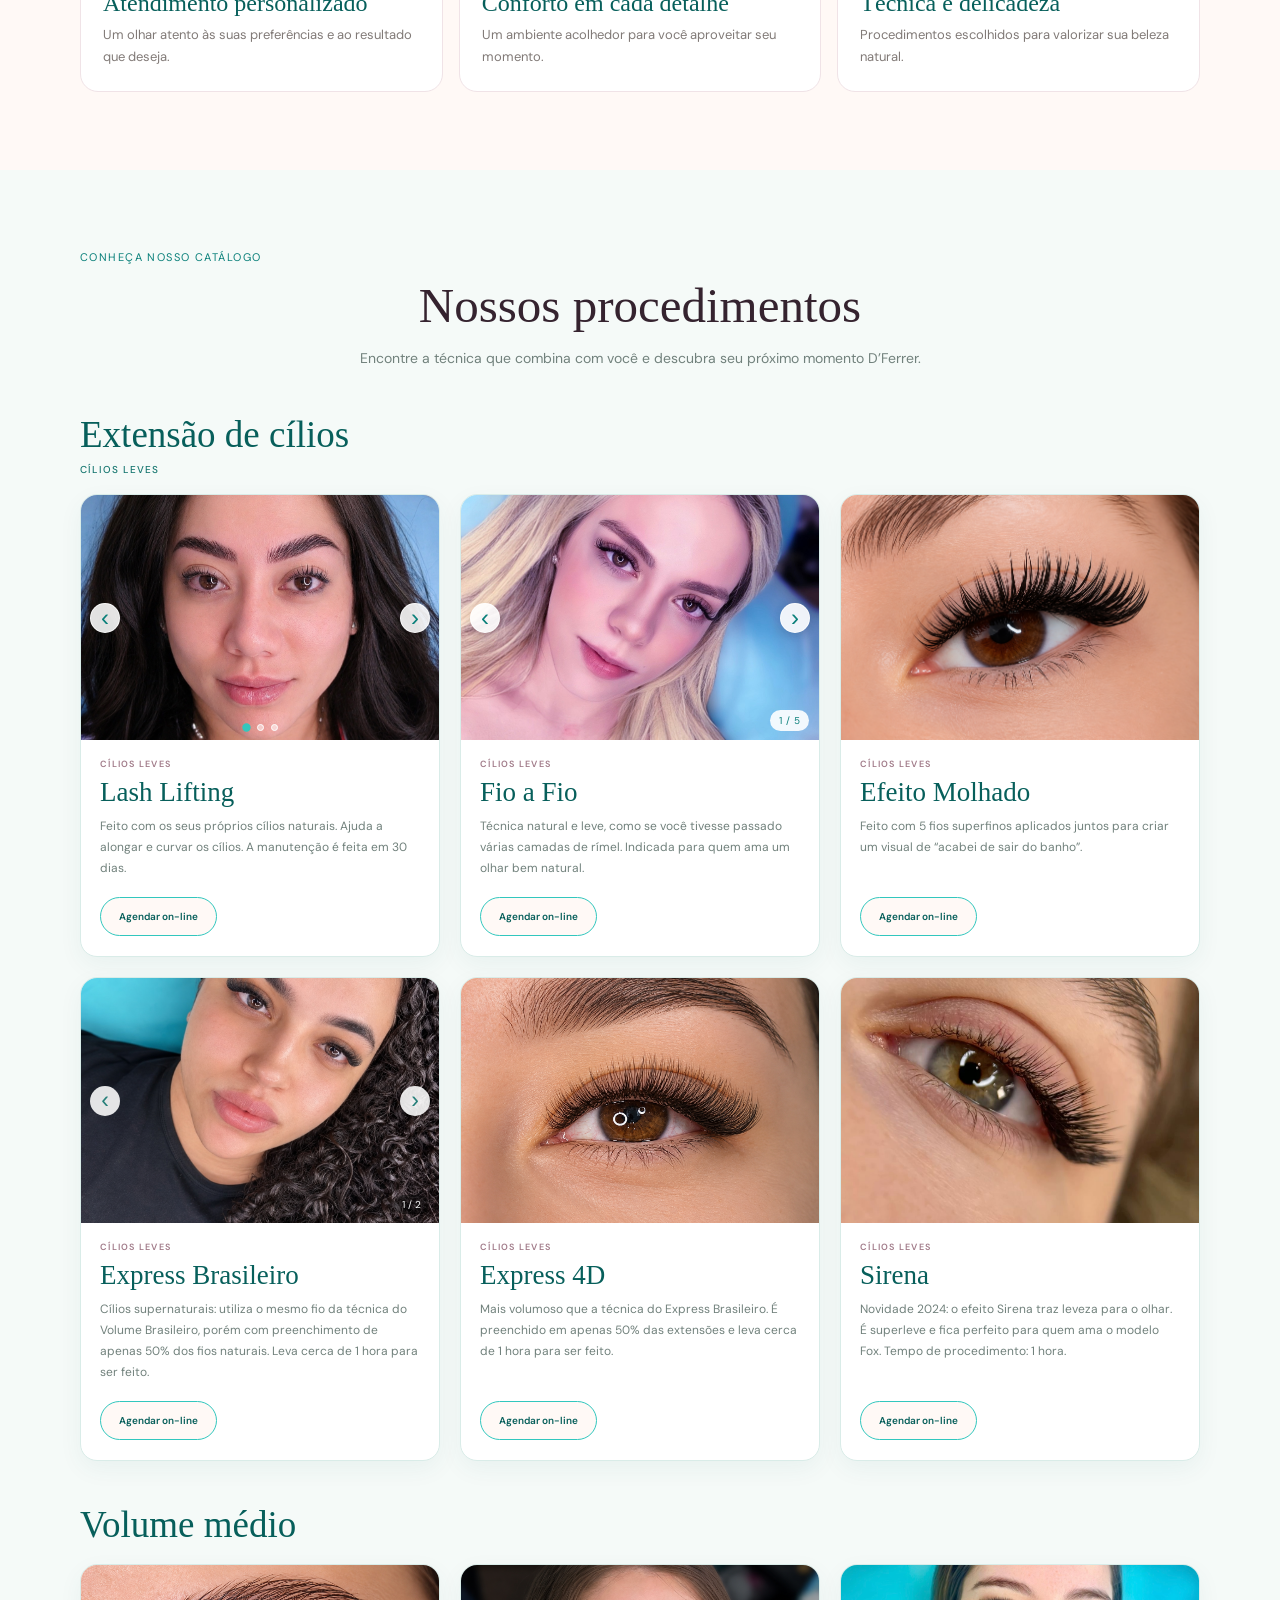
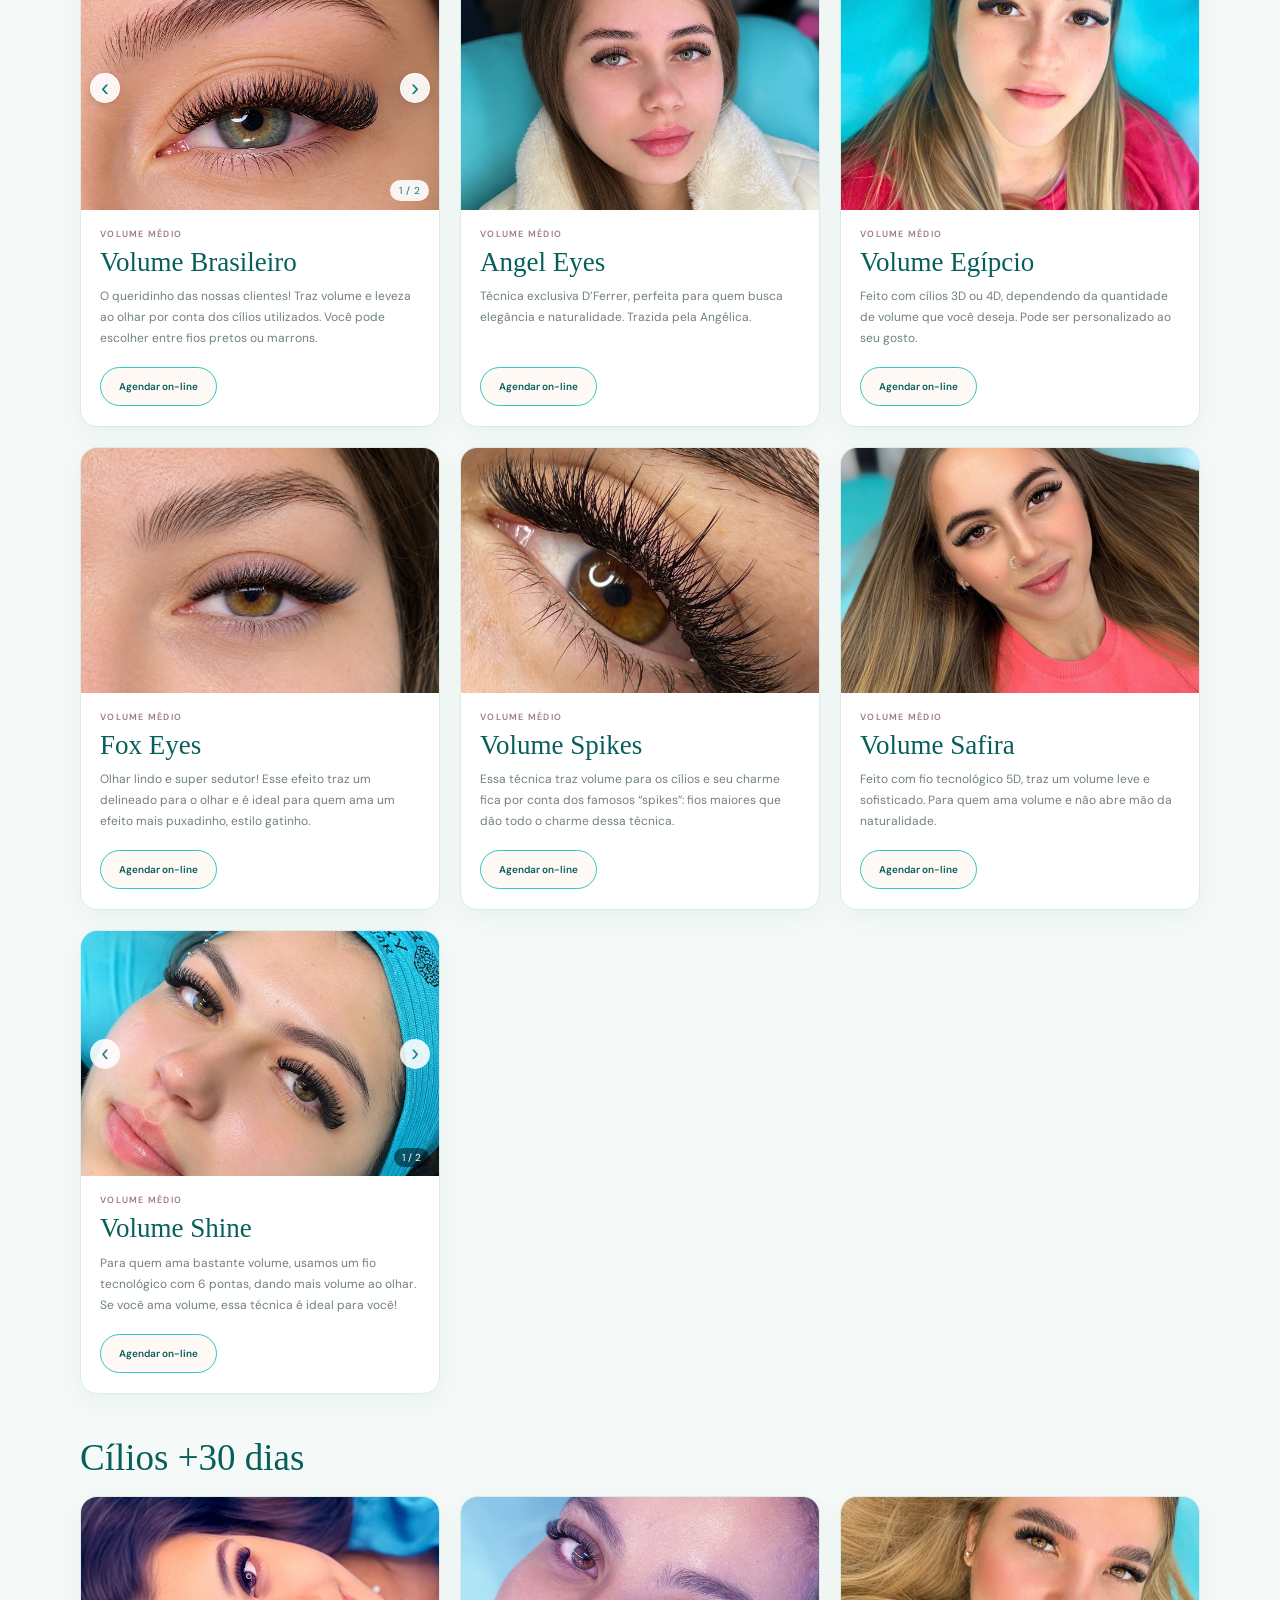
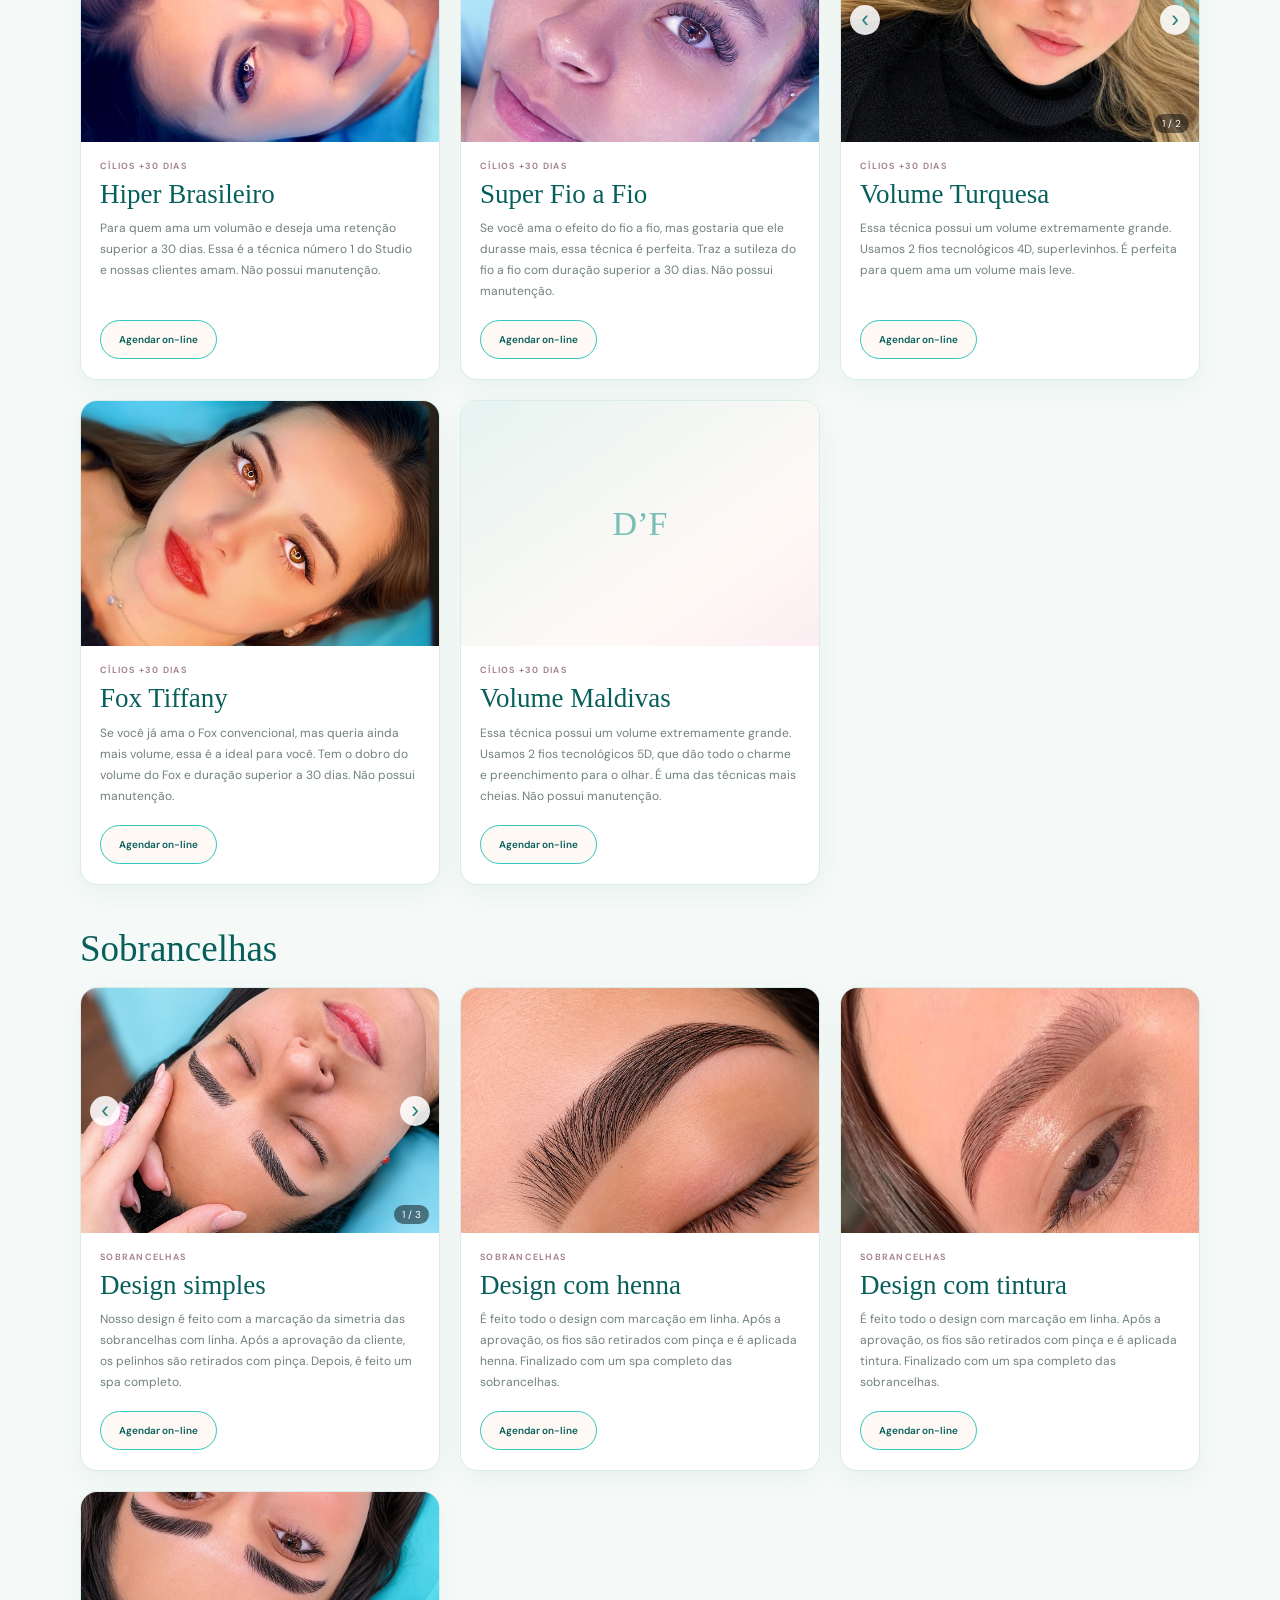
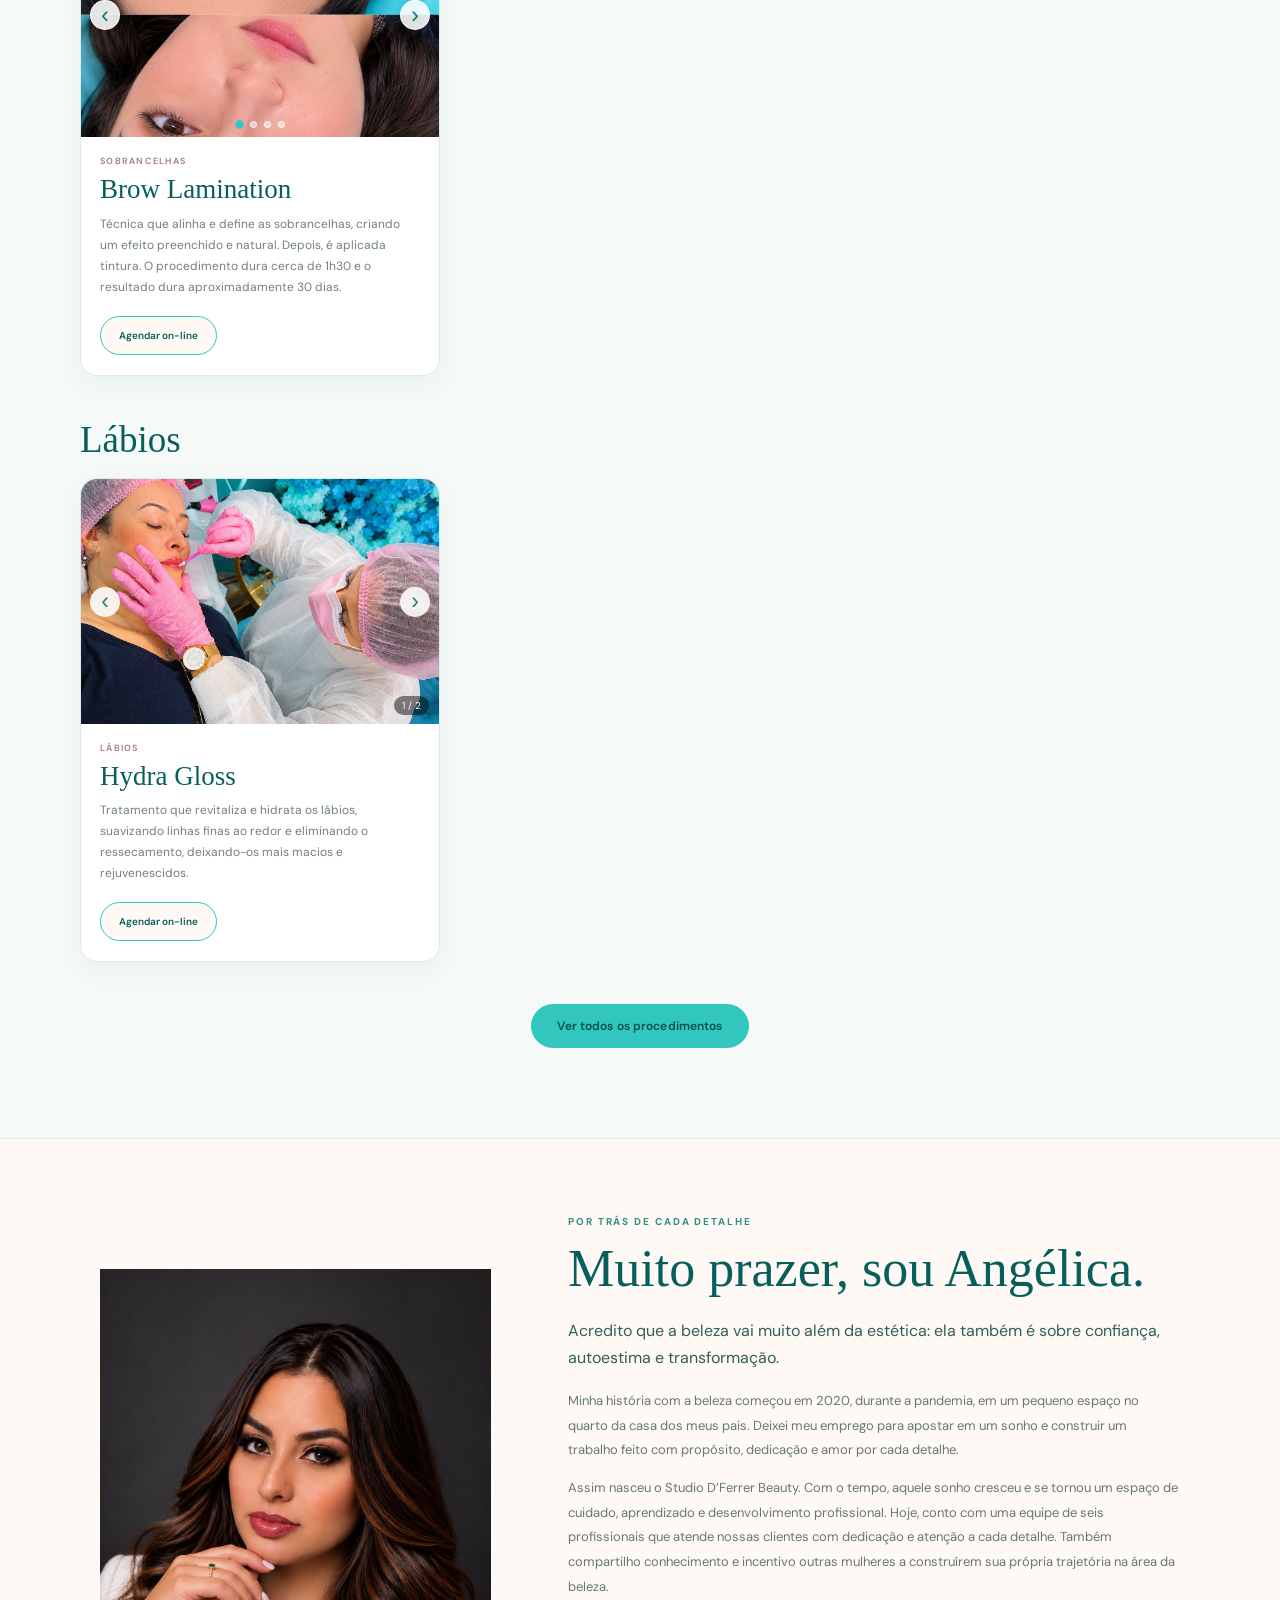
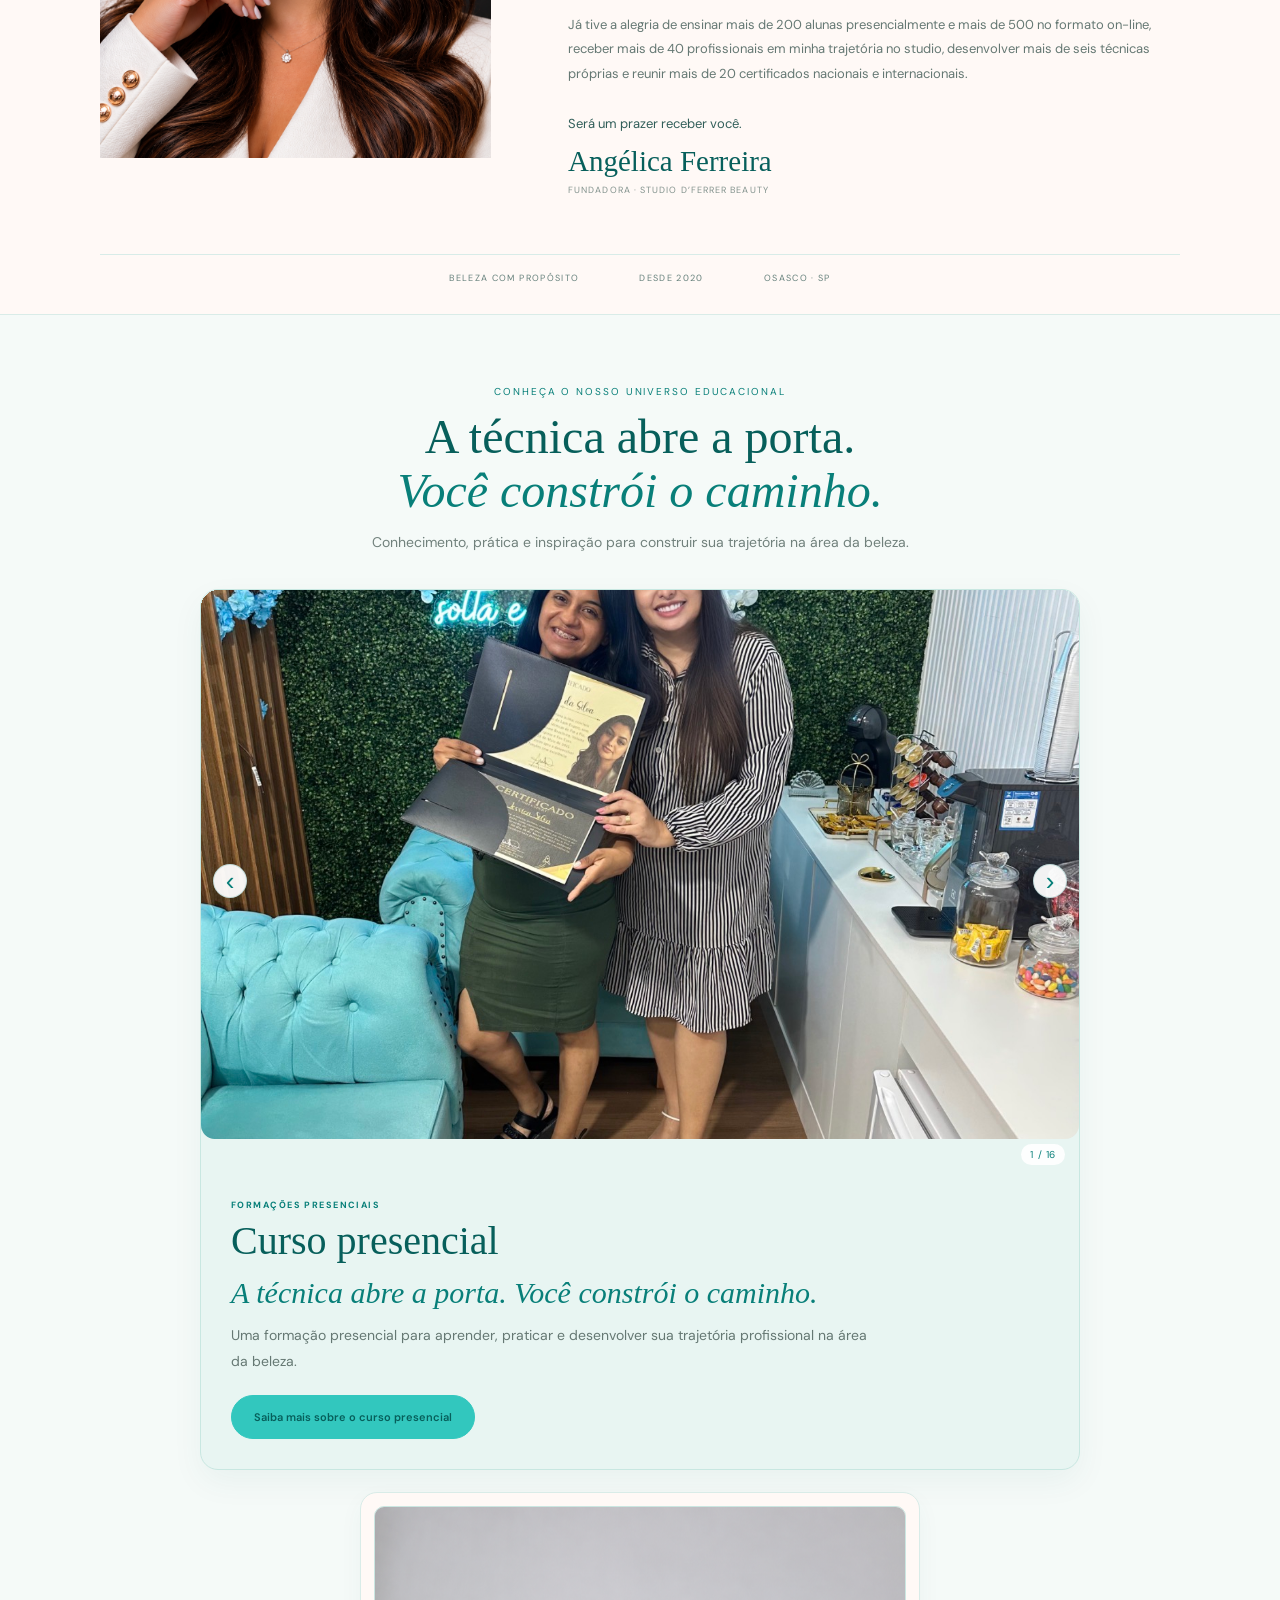
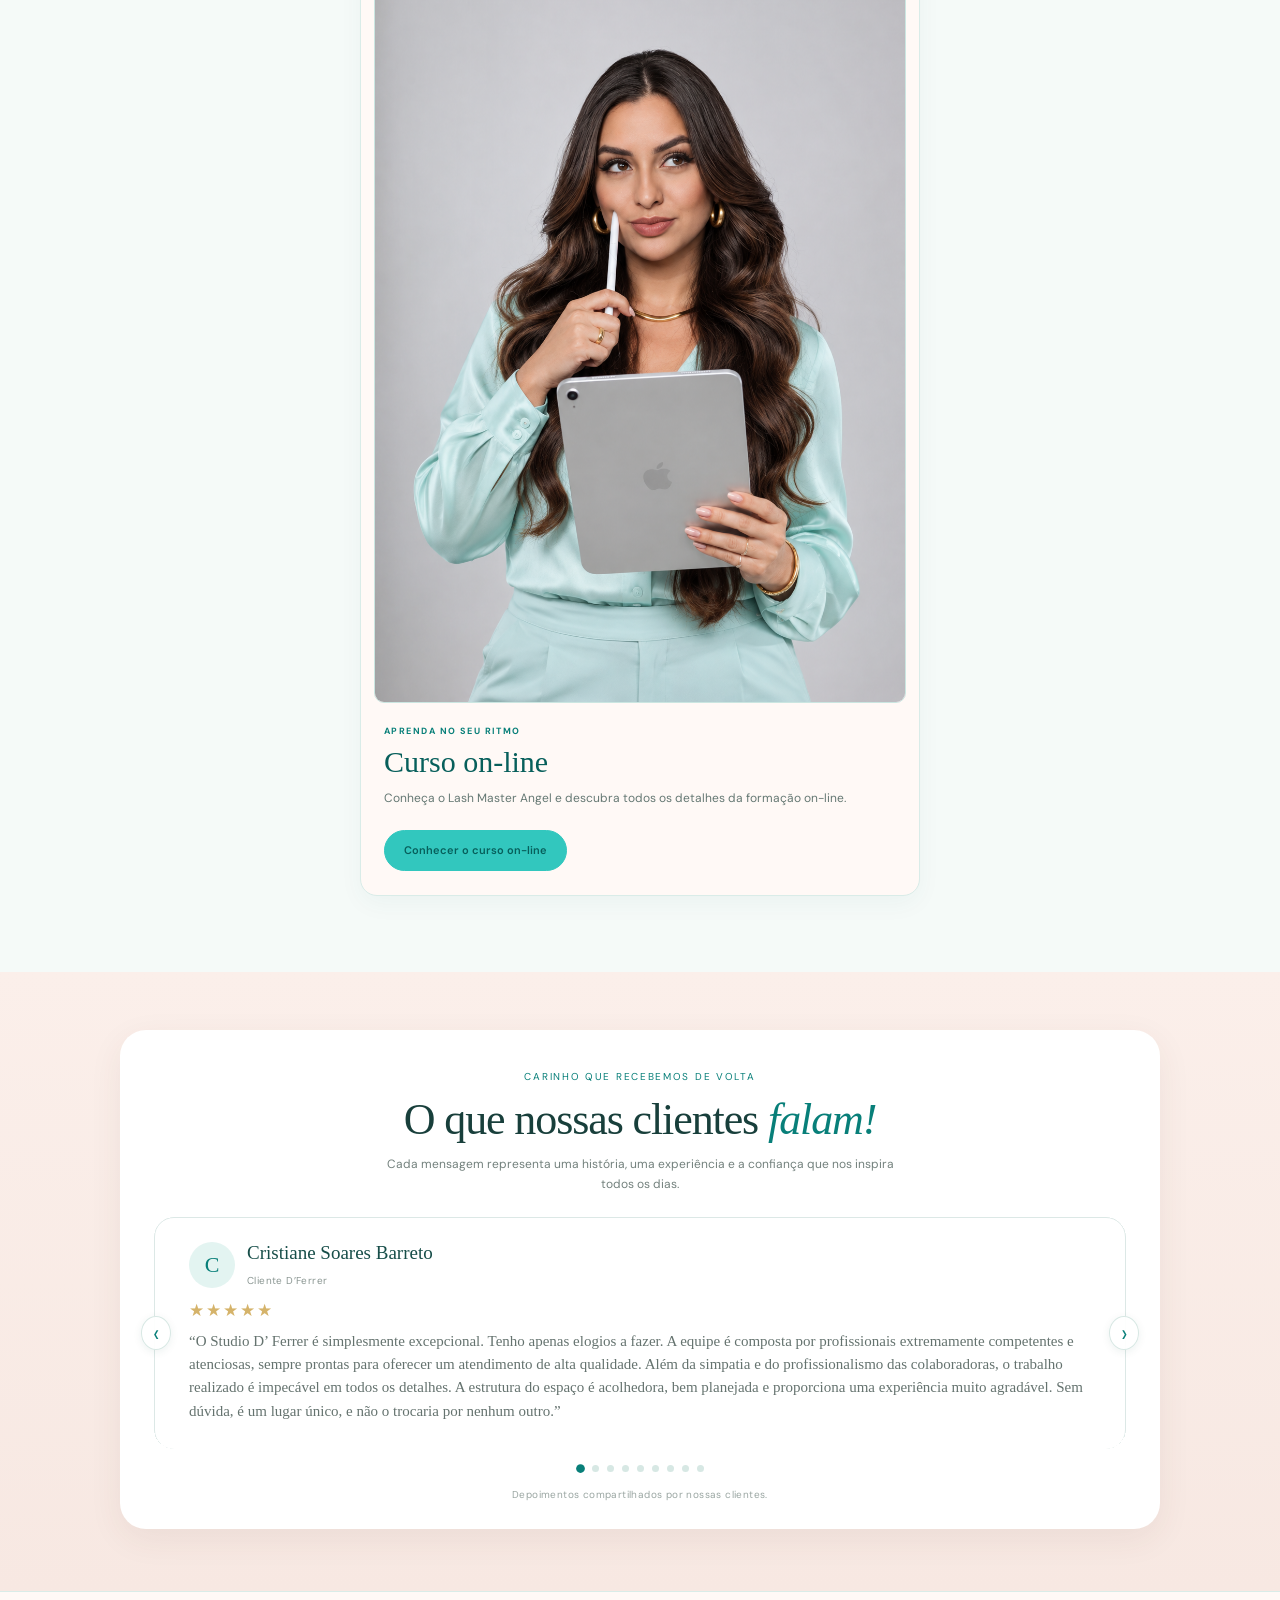
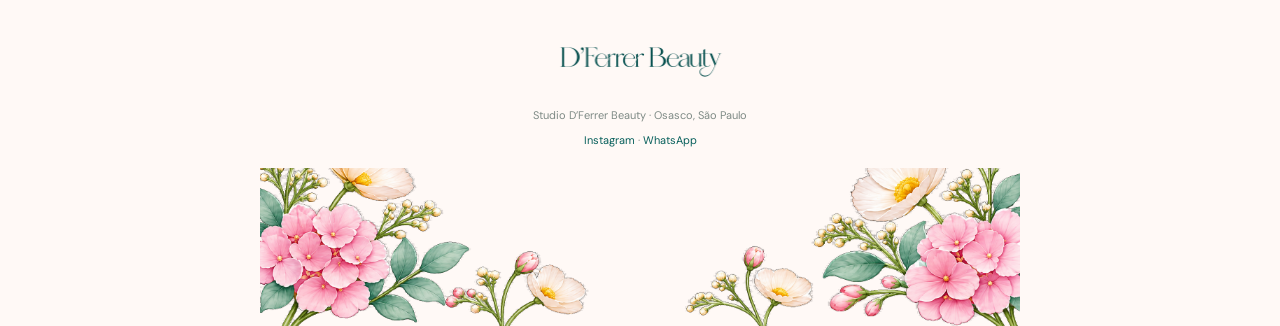
==== commit 11073708: "Adiciona arte do curso online Lash Master Angel" ====
--- a/index.html
+++ b/index.html
@@ -148,12 +148,7 @@
     </div>
    </article>
    <article class="dferrer-course-card dferrer-course-online">
-    <div class="dferrer-online-art" role="img" aria-label="Arte de apresentação do curso on-line Lash Master Angel">
-     <span class="dferrer-online-small">FORMAÇÃO ON-LINE</span>
-     <span class="dferrer-online-title">Lash Master<br><em>Angel</em></span>
-     <span class="dferrer-online-line"></span>
-     <span class="dferrer-online-caption">Seu próximo passo na beleza</span>
-    </div>
+    <div class="dferrer-online-art dferrer-online-image"><img src="assets/6CB6A22F-FC2E-49AE-9D8C-42C596FE7EAB.png" alt="Curso on-line Lash Master Angel" loading="lazy"></div>
     <div class="dferrer-course-content">
      <span class="dferrer-course-kicker">Aprenda no seu ritmo</span>
      <h3>Curso on-line</h3>
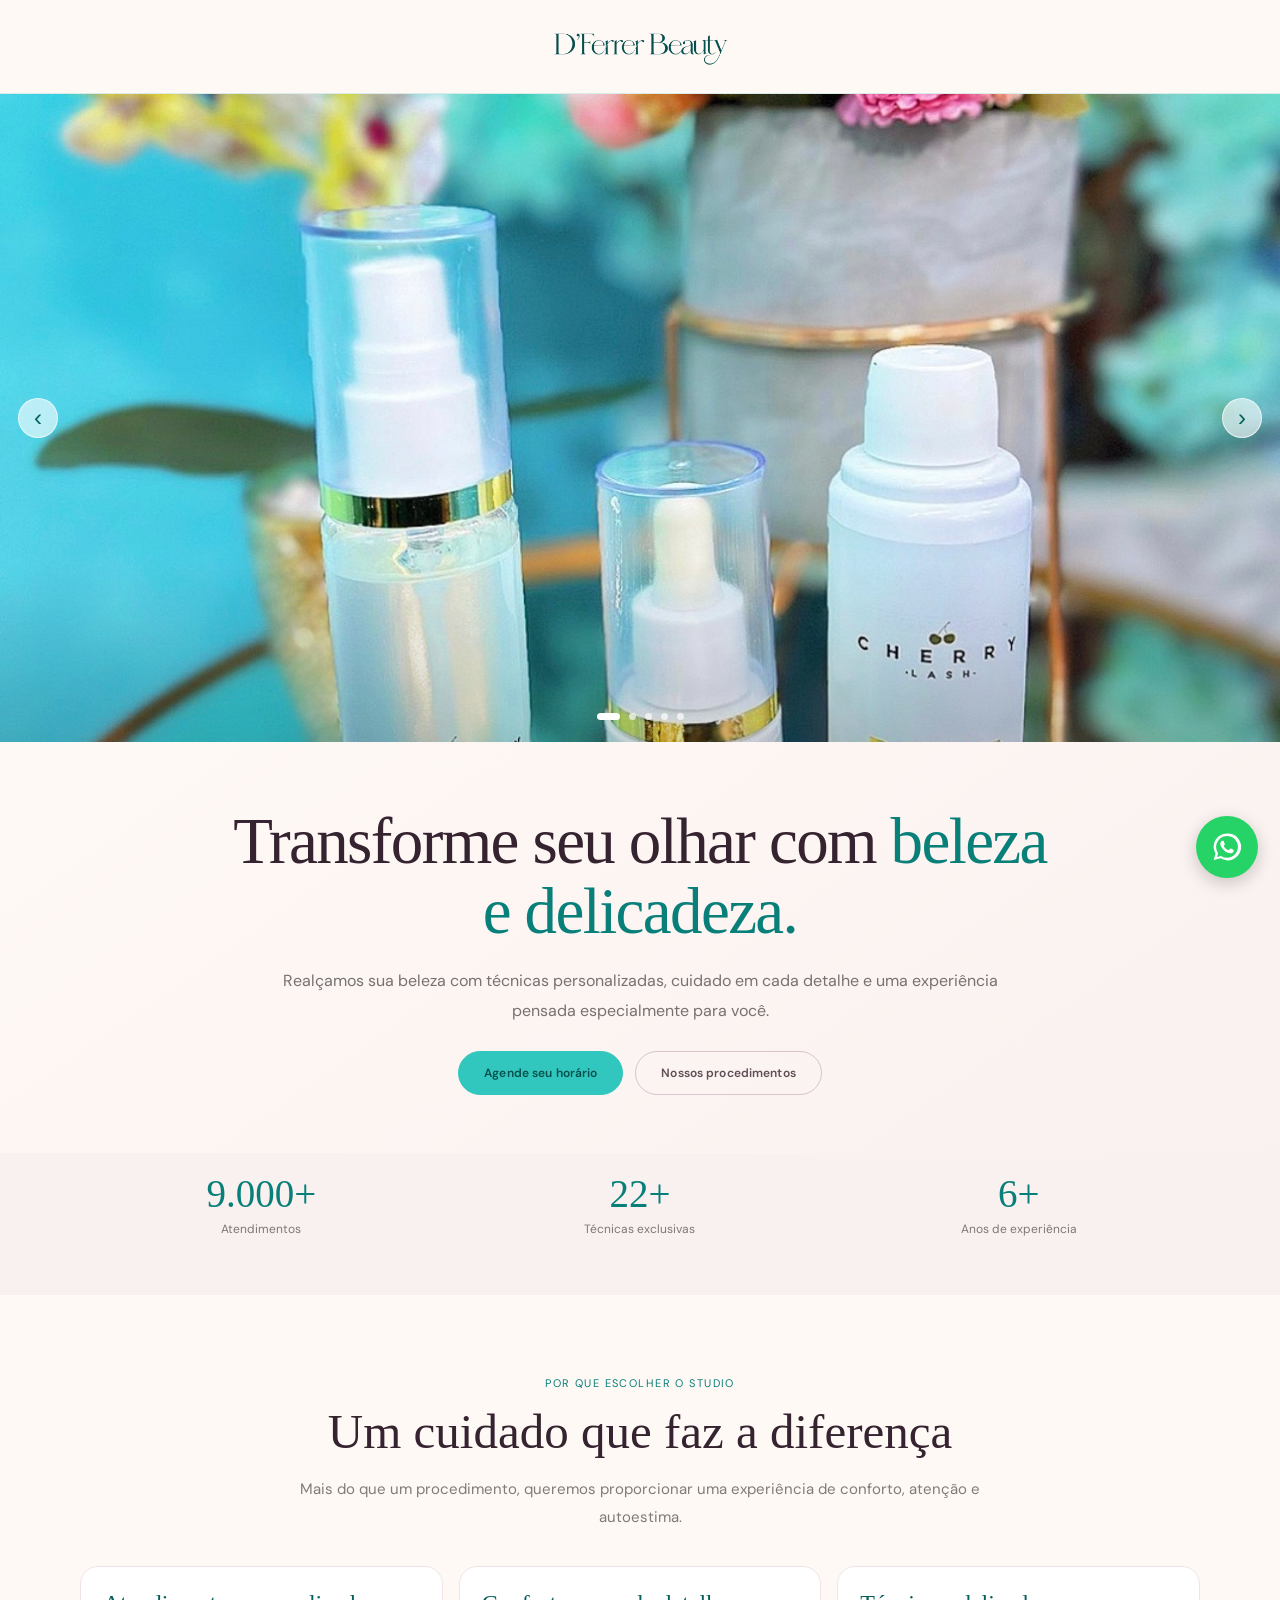
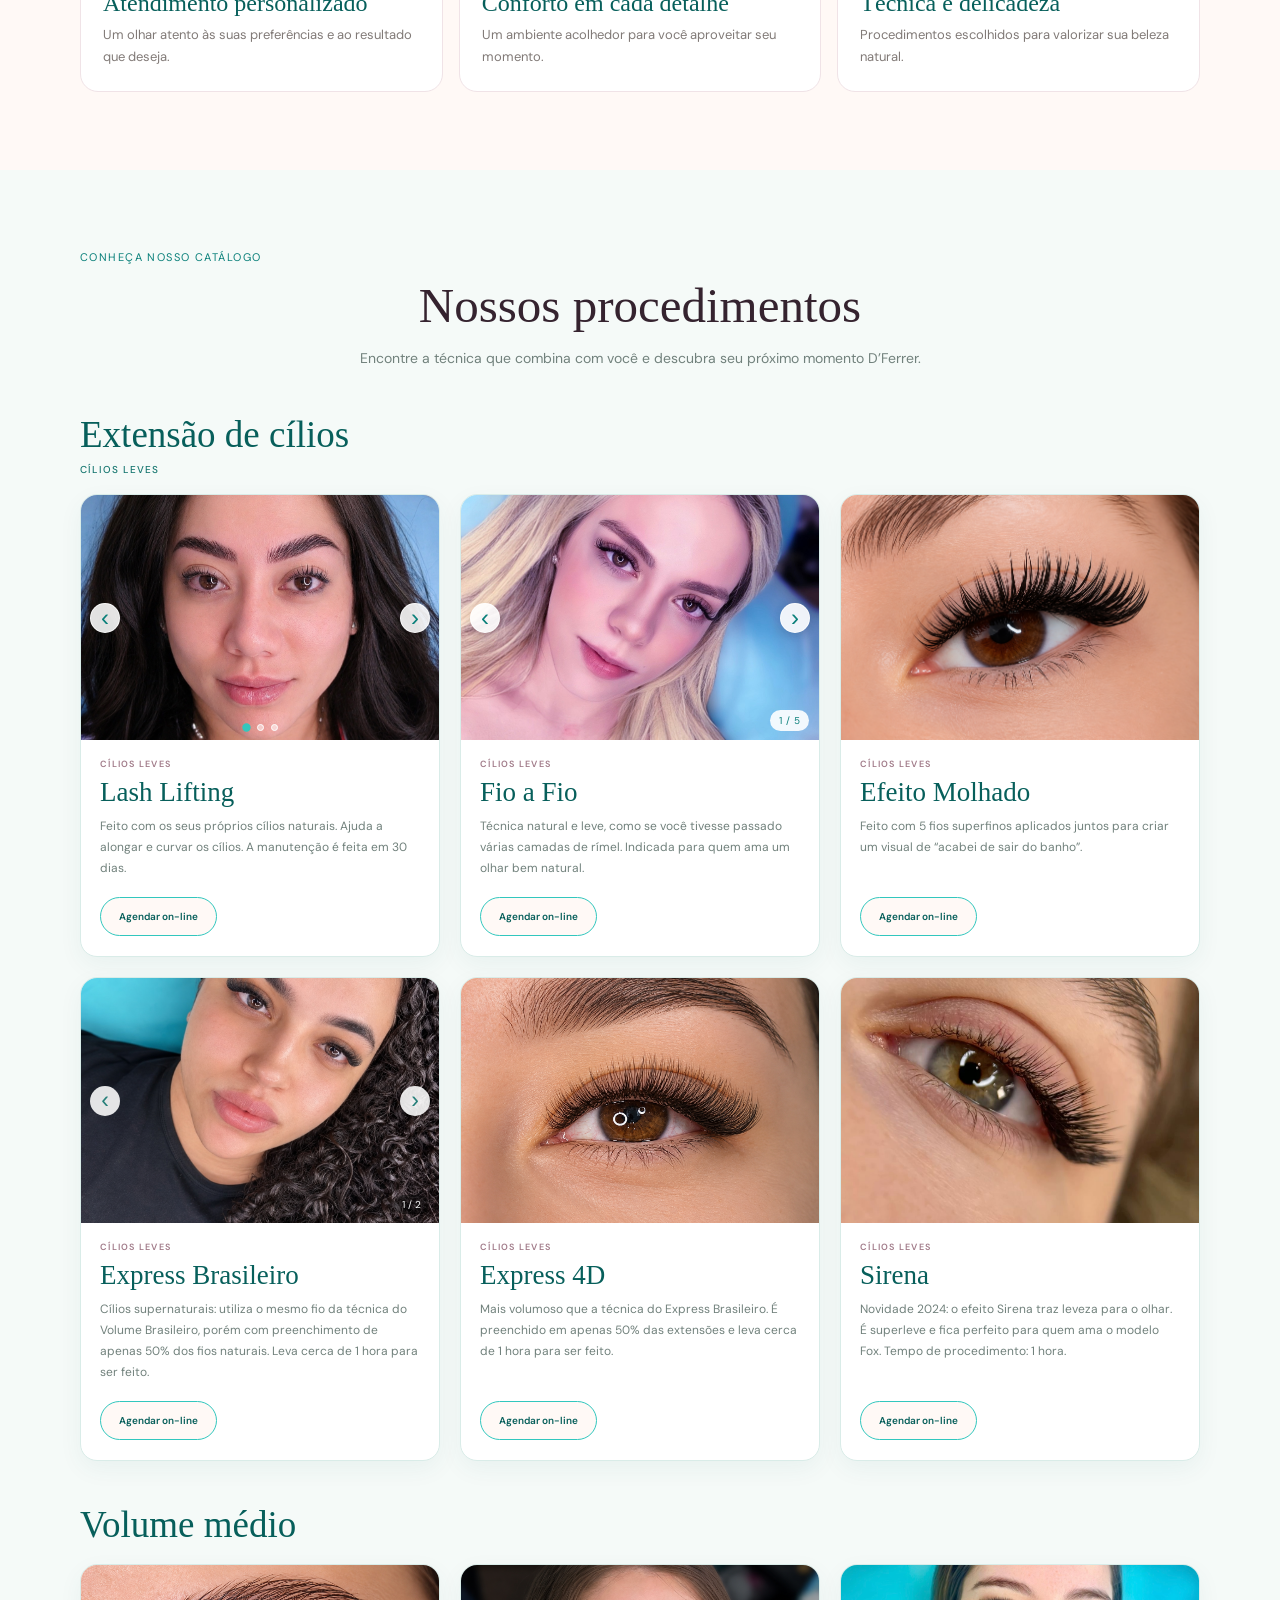
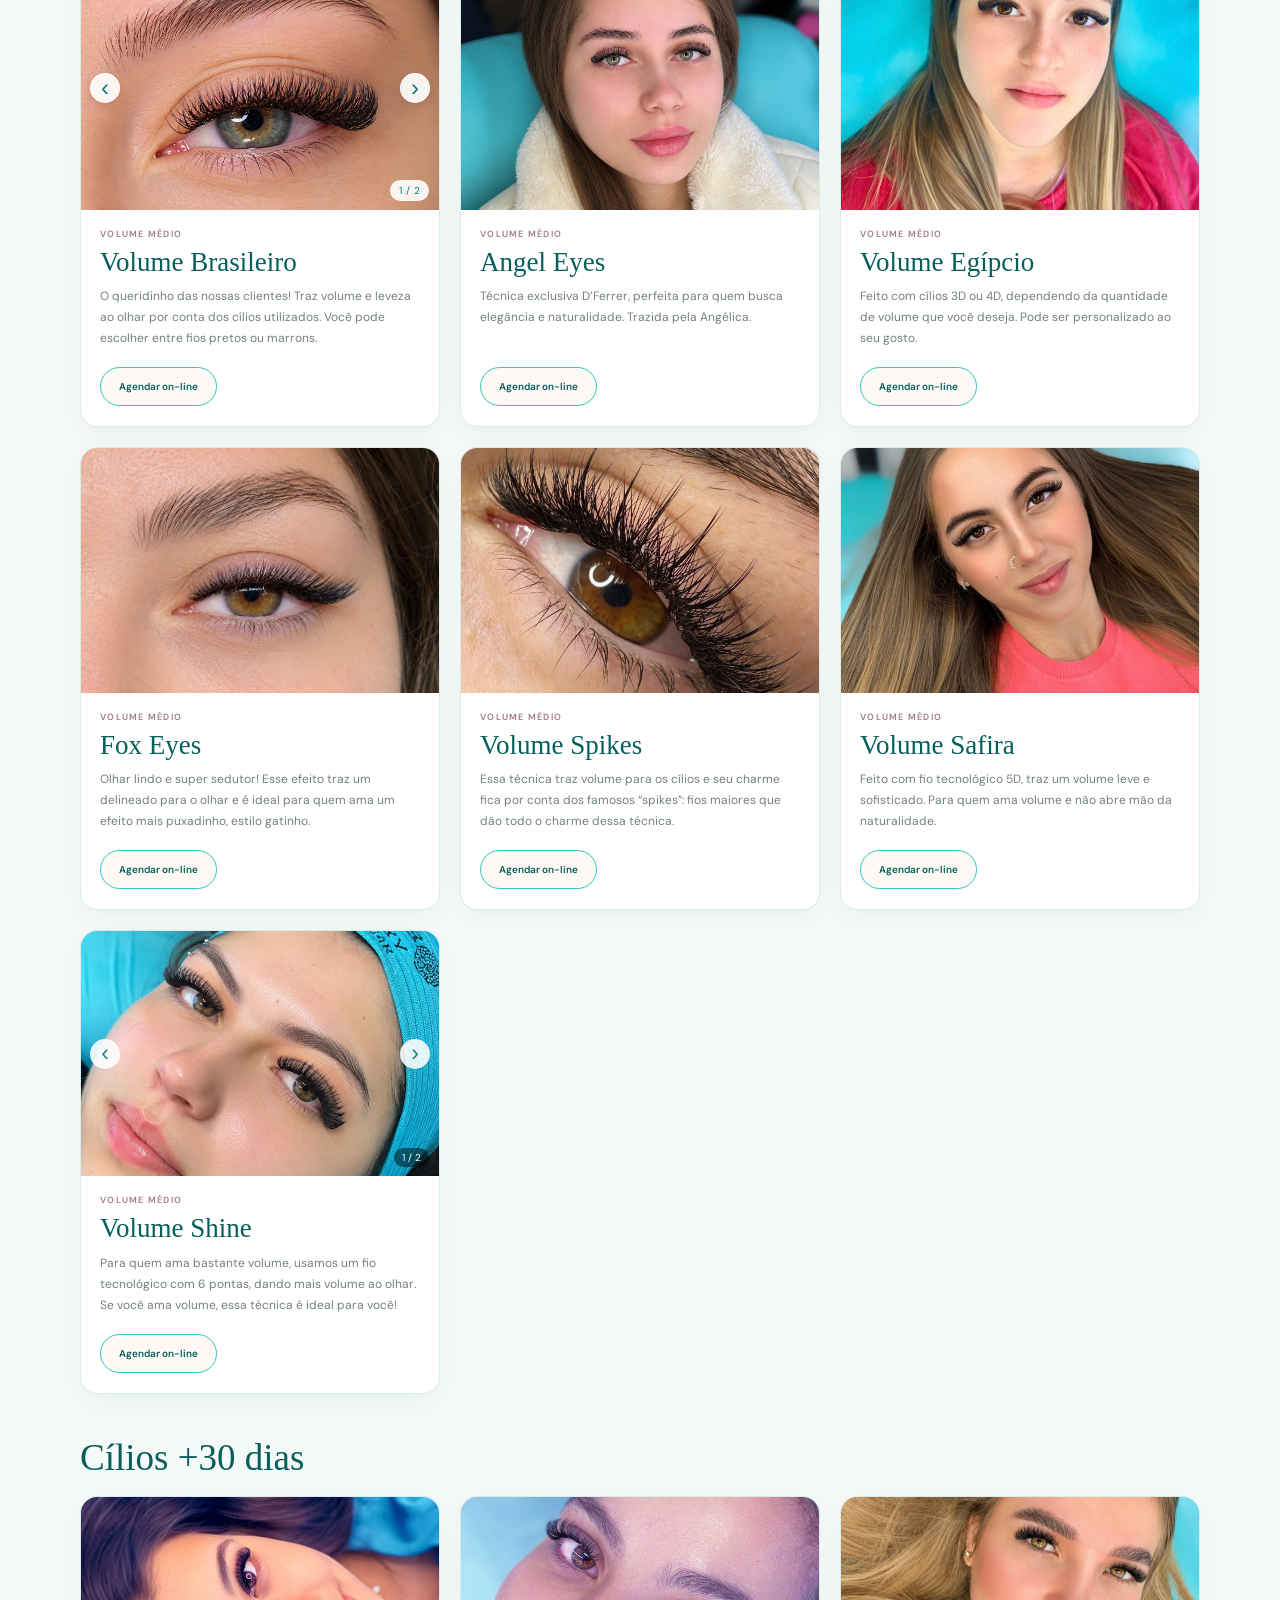
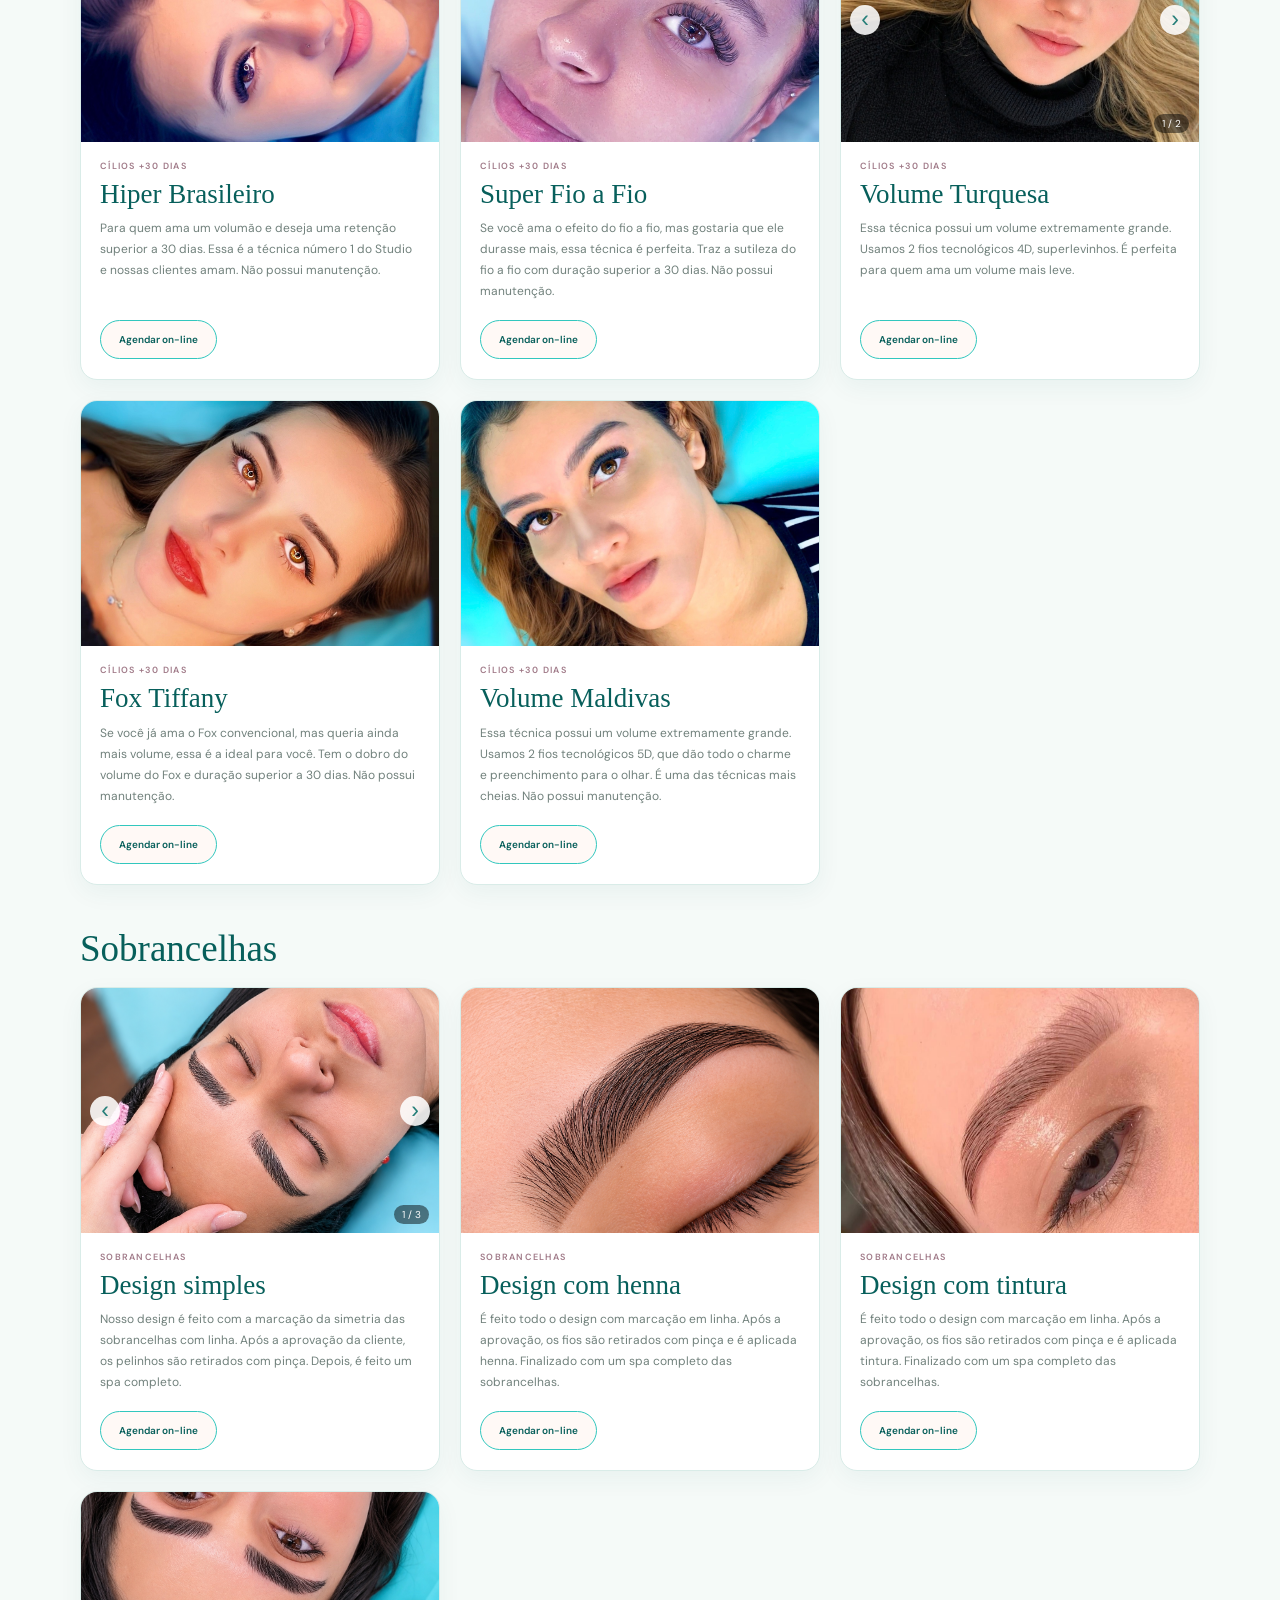
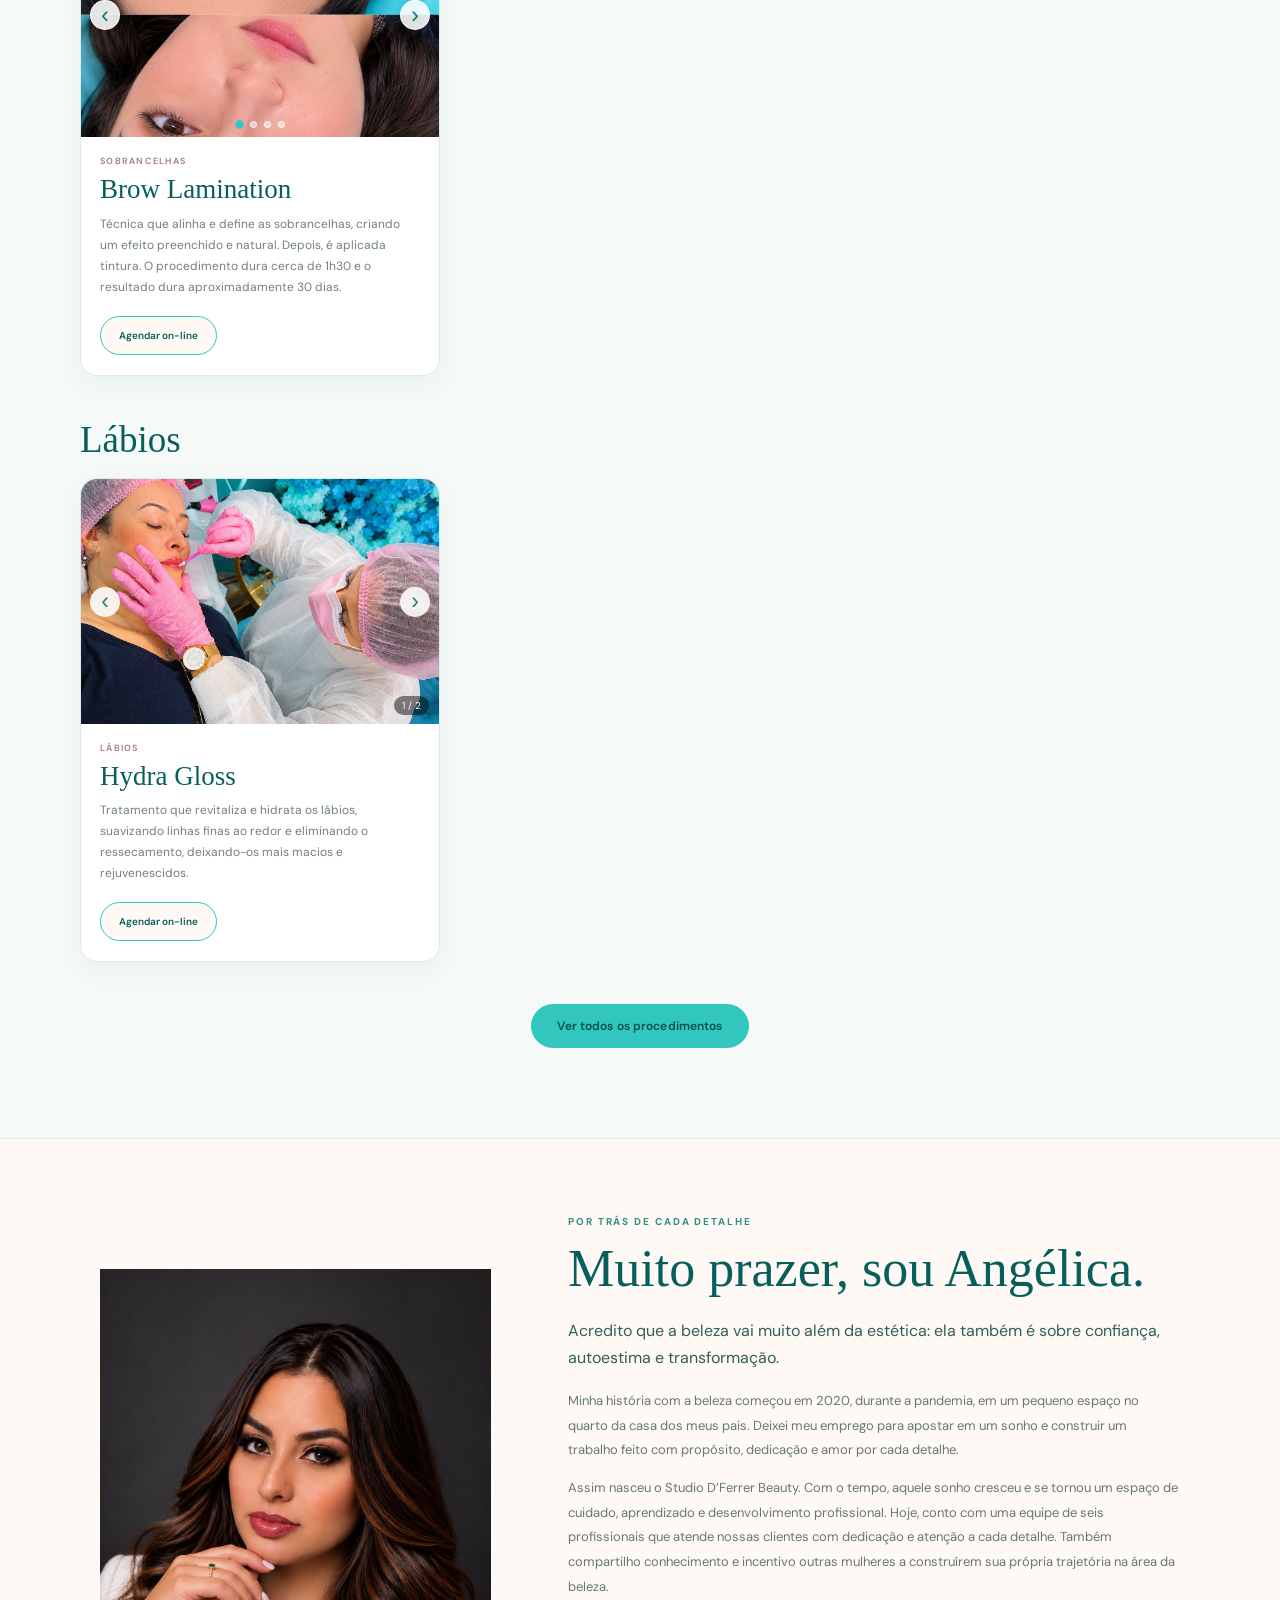
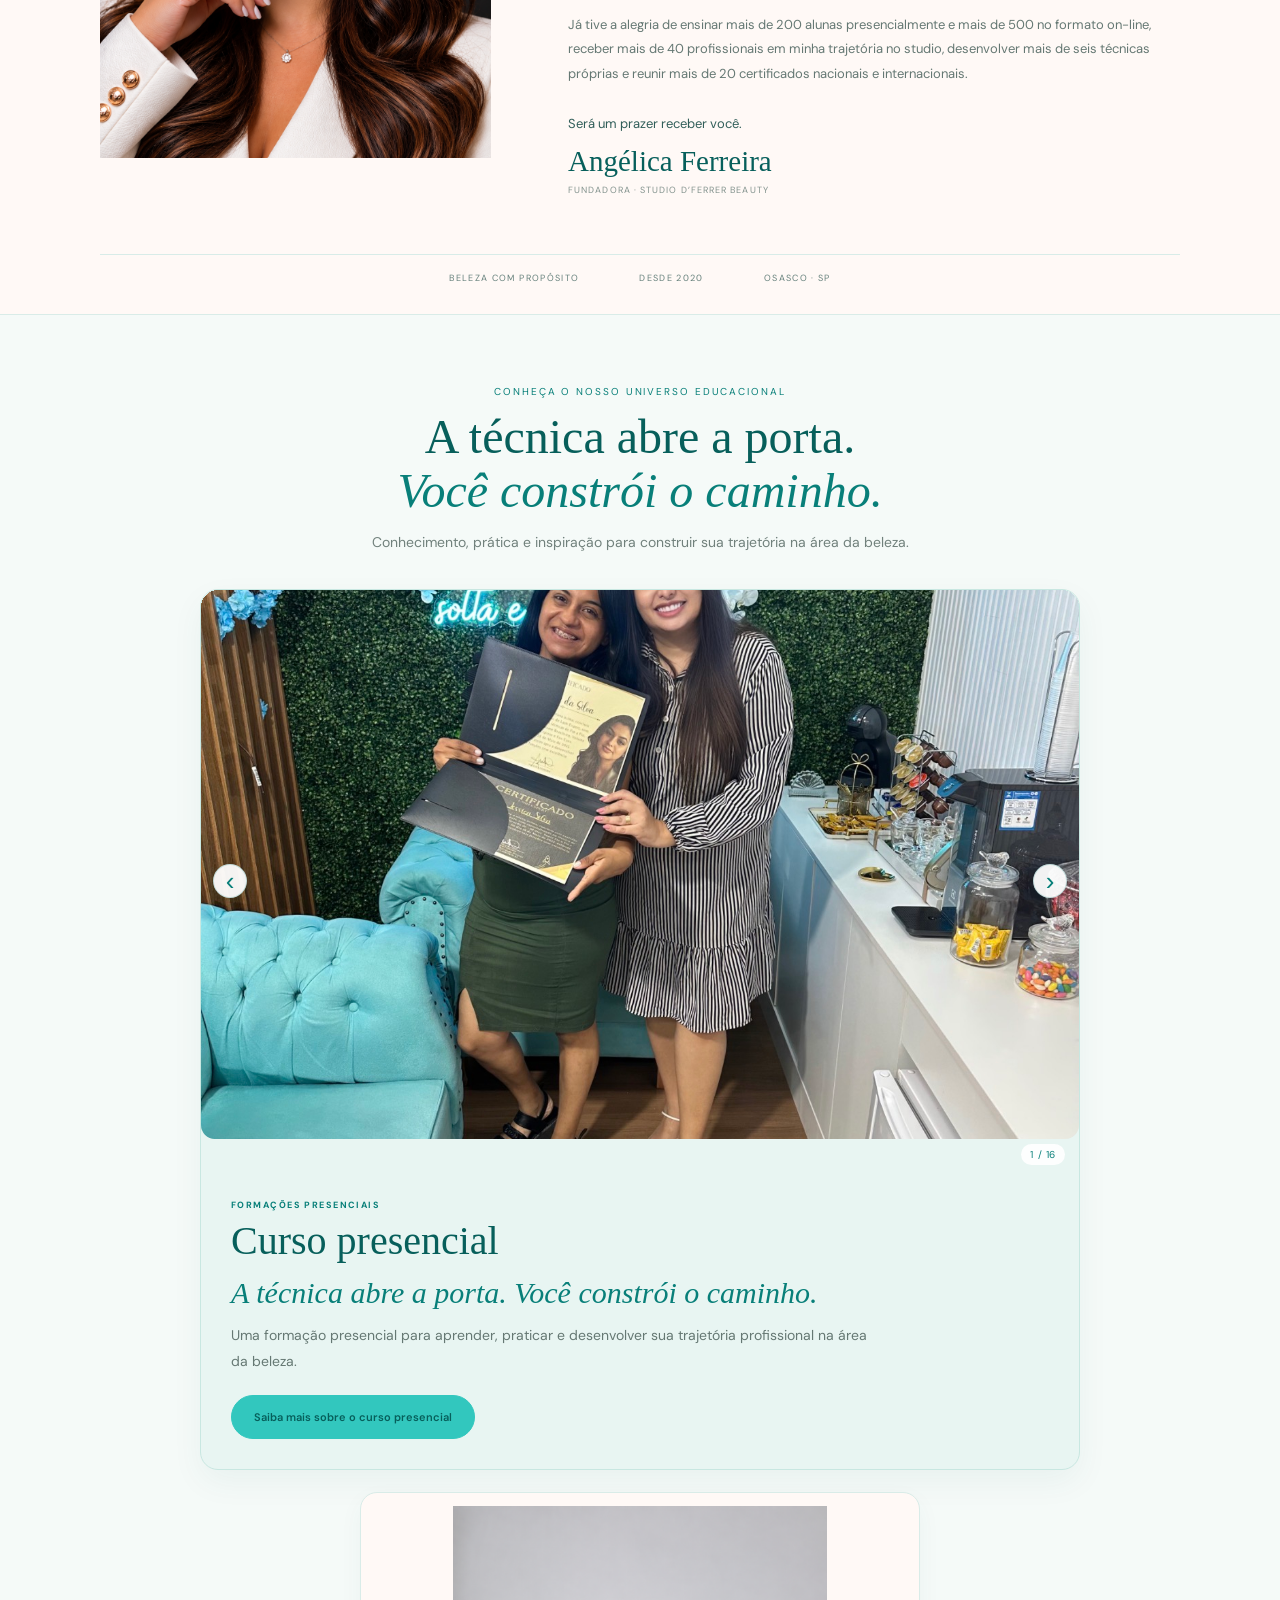
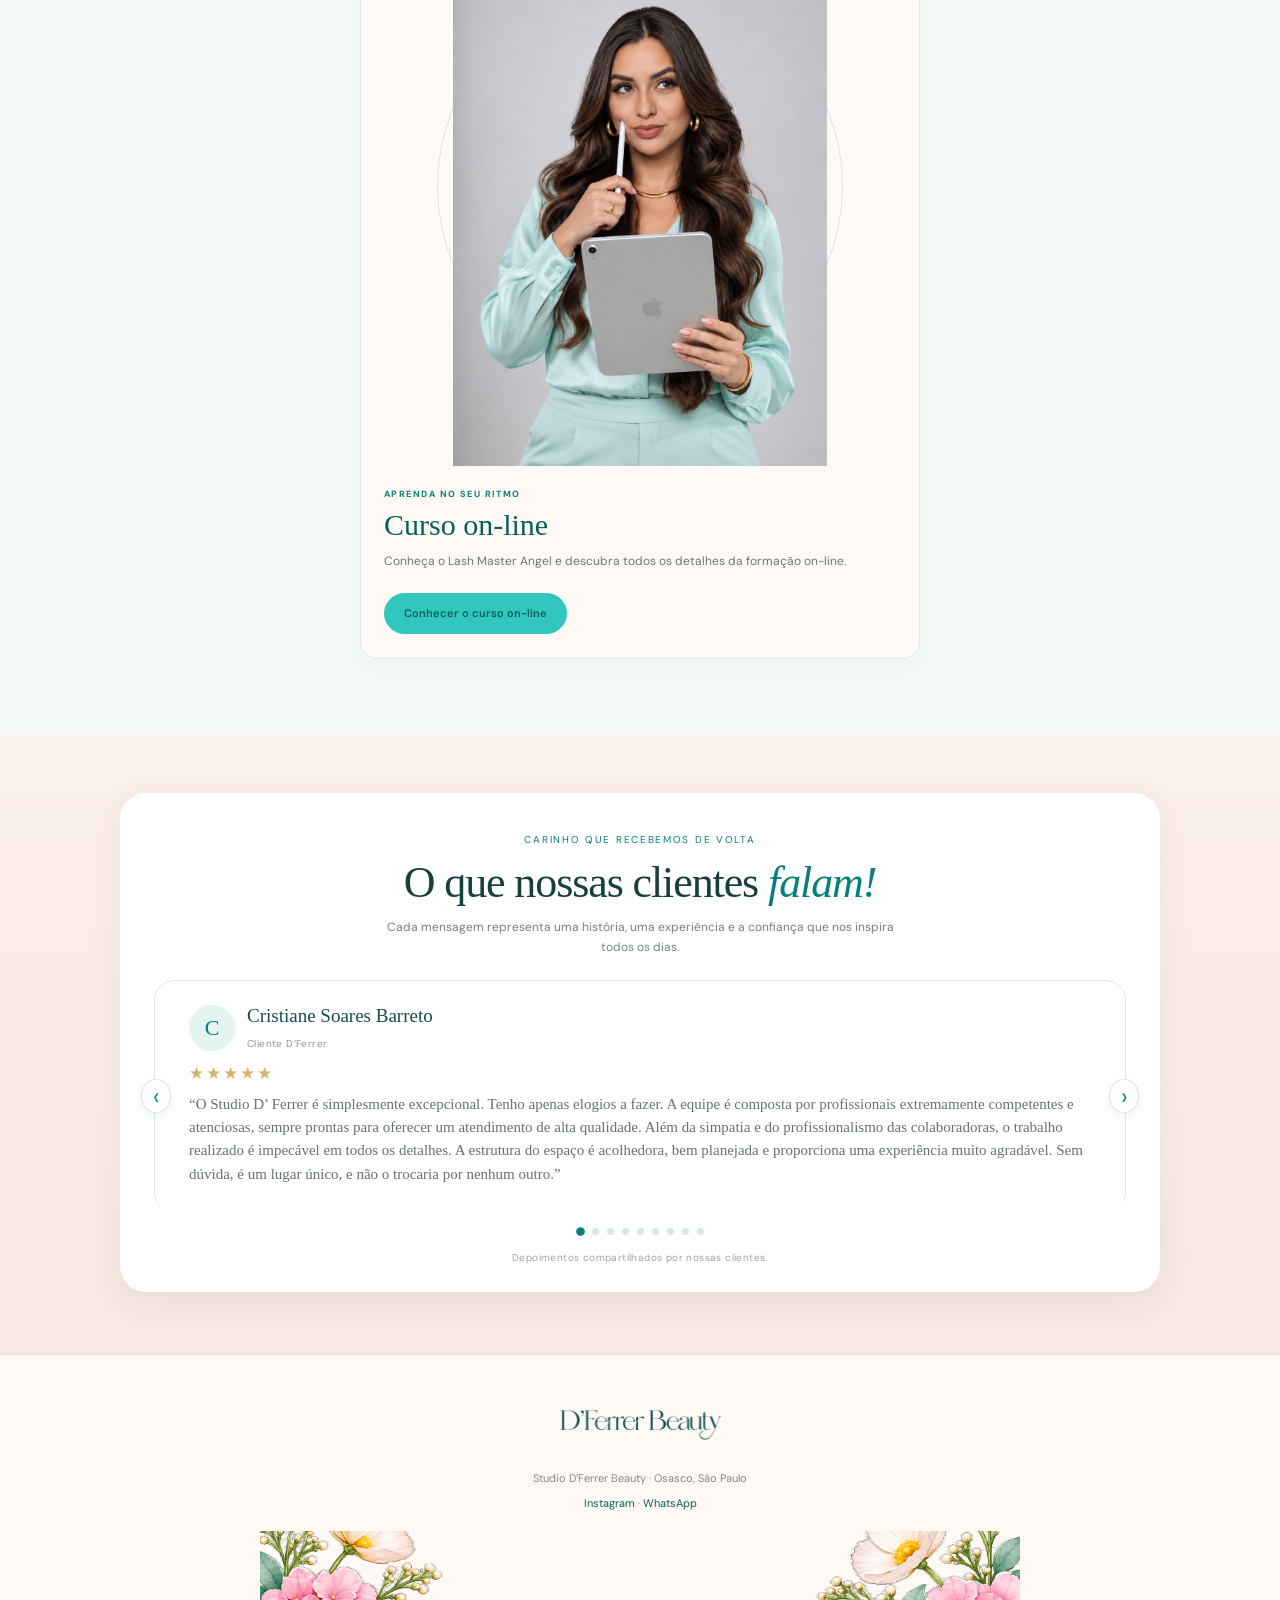
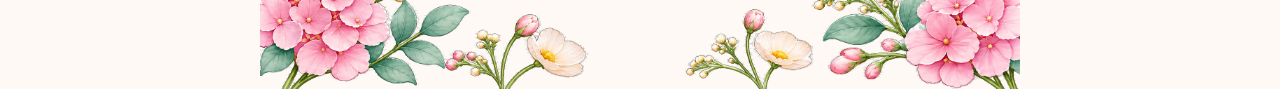
==== commit 699abf26: "Adicionar foto ao Volume Maldivas" ====
--- a/index.html
+++ b/index.html
@@ -59,7 +59,7 @@
 </div><div class="procedure-copy"><span class="procedure-index">Volume médio</span><h3>Volume Brasileiro</h3><p>O queridinho das nossas clientes! Traz volume e leveza ao olhar por conta dos cílios utilizados. Você pode escolher entre fios pretos ou marrons.</p><a class="procedure-book" href="https://appfidelizze.com/dferrer" target="_blank" rel="noopener">Agendar on-line</a></div></article><article class="procedure-card"><div class="procedure-photo"><img src="assets/906FADBA-9ADD-4CD5-A591-F32B202630BE.png" alt="Angel Eyes — fotografia do procedimento" loading="lazy"></div><div class="procedure-copy"><span class="procedure-index">Volume médio</span><h3>Angel Eyes</h3><p>Técnica exclusiva D’Ferrer, perfeita para quem busca elegância e naturalidade. Trazida pela Angélica.</p><a class="procedure-book" href="https://appfidelizze.com/dferrer" target="_blank" rel="noopener">Agendar on-line</a></div></article><article class="procedure-card"><div class="procedure-photo"><img src="assets/IMG_1086.jpeg" alt="Volume Egípcio — fotografia do procedimento" loading="lazy"></div><div class="procedure-copy"><span class="procedure-index">Volume médio</span><h3>Volume Egípcio</h3><p>Feito com cílios 3D ou 4D, dependendo da quantidade de volume que você deseja. Pode ser personalizado ao seu gosto.</p><a class="procedure-book" href="https://appfidelizze.com/dferrer" target="_blank" rel="noopener">Agendar on-line</a></div></article><article class="procedure-card"><div class="procedure-photo "><img src="assets/BF80F86D-3884-4C9D-A6F0-FB28E1569F34.png" alt="Fox Eyes — fotografia do procedimento" loading="lazy"></div><div class="procedure-copy"><span class="procedure-index">Volume médio</span><h3>Fox Eyes</h3><p>Olhar lindo e super sedutor! Esse efeito traz um delineado para o olhar e é ideal para quem ama um efeito mais puxadinho, estilo gatinho.</p><a class="procedure-book" href="https://appfidelizze.com/dferrer" target="_blank" rel="noopener">Agendar on-line</a></div></article><article class="procedure-card"><div class="procedure-photo"><img src="assets/IMG_1008.jpeg" alt="Volume Spikes — fotografia do procedimento" loading="lazy"></div><div class="procedure-copy"><span class="procedure-index">Volume médio</span><h3>Volume Spikes</h3><p>Essa técnica traz volume para os cílios e seu charme fica por conta dos famosos “spikes”: fios maiores que dão todo o charme dessa técnica.</p><a class="procedure-book" href="https://appfidelizze.com/dferrer" target="_blank" rel="noopener">Agendar on-line</a></div></article><article class="procedure-card"><div class="procedure-photo"><img src="assets/IMG_1092.jpeg" alt="Volume Safira — fotografia do procedimento" loading="lazy"></div><div class="procedure-copy"><span class="procedure-index">Volume médio</span><h3>Volume Safira</h3><p>Feito com fio tecnológico 5D, traz um volume leve e sofisticado. Para quem ama volume e não abre mão da naturalidade.</p><a class="procedure-book" href="https://appfidelizze.com/dferrer" target="_blank" rel="noopener">Agendar on-line</a></div></article><article class="procedure-card"><div class="procedure-photo volume-shine-carousel"><div class="volume-shine-track"><div class="volume-shine-slide active"><img src="assets/43CAB1A0-0616-413A-AD91-EF6CD9C9D61A.png" alt="Volume Shine — nova foto" loading="eager"></div><div class="volume-shine-slide"><img src="assets/D9075946-90B2-44CD-BFFD-44415C374964.png" alt="Volume Shine — foto anterior" loading="lazy"></div></div><button class="volume-shine-arrow volume-shine-prev" type="button" aria-label="Foto anterior">‹</button><button class="volume-shine-arrow volume-shine-next" type="button" aria-label="Próxima foto">›</button><div class="volume-shine-count" aria-live="polite">1 / 2</div></div><div class="procedure-copy"><span class="procedure-index">Volume médio</span><h3>Volume Shine</h3><p>Para quem ama bastante volume, usamos um fio tecnológico com 6 pontas, dando mais volume ao olhar. Se você ama volume, essa técnica é ideal para você!</p><a class="procedure-book" href="https://appfidelizze.com/dferrer" target="_blank" rel="noopener">Agendar on-line</a></div></article>
 </div></div>
 <div class="home-category"><h3>Cílios +30 dias</h3><div class="procedure-grid">
-<article class="procedure-card"><div class="procedure-photo"><img src="assets/IMG_1096.jpeg" alt="Hiper Brasileiro — resultado do procedimento" loading="lazy"></div><div class="procedure-copy"><span class="procedure-index">Cílios +30 dias</span><h3>Hiper Brasileiro</h3><p>Para quem ama um volumão e deseja uma retenção superior a 30 dias. Essa é a técnica número 1 do Studio e nossas clientes amam. Não possui manutenção.</p><a class="procedure-book" href="https://appfidelizze.com/dferrer" target="_blank" rel="noopener">Agendar on-line</a></div></article><article class="procedure-card"><div class="procedure-photo"><img src="assets/IMG_1100.jpeg" alt="Super Fio a Fio — resultado do procedimento" loading="lazy"></div><div class="procedure-copy"><span class="procedure-index">Cílios +30 dias</span><h3>Super Fio a Fio</h3><p>Se você ama o efeito do fio a fio, mas gostaria que ele durasse mais, essa técnica é perfeita. Traz a sutileza do fio a fio com duração superior a 30 dias. Não possui manutenção.</p><a class="procedure-book" href="https://appfidelizze.com/dferrer" target="_blank" rel="noopener">Agendar on-line</a></div></article><article class="procedure-card"><div class="procedure-photo volume-turquesa-carousel"><div class="volume-turquesa-track"><div class="volume-turquesa-slide active"><img src="assets/5E0B232E-EDA1-4622-9648-BD32B0EECAF9.png" alt="Volume Turquesa — foto atual" loading="eager"></div><div class="volume-turquesa-slide"><img src="assets/76E06BC0-DA74-469D-A2C0-921A1E4BC4AF.png" alt="Volume Turquesa — foto adicionada" loading="lazy"></div></div><button class="volume-turquesa-arrow volume-turquesa-prev" type="button" aria-label="Foto anterior">‹</button><button class="volume-turquesa-arrow volume-turquesa-next" type="button" aria-label="Próxima foto">›</button><div class="volume-turquesa-count" aria-live="polite">1 / 2</div></div><div class="procedure-copy"><span class="procedure-index">Cílios +30 dias</span><h3>Volume Turquesa</h3><p>Essa técnica possui um volume extremamente grande. Usamos 2 fios tecnológicos 4D, superlevinhos. É perfeita para quem ama um volume mais leve.</p><a class="procedure-book" href="https://appfidelizze.com/dferrer" target="_blank" rel="noopener">Agendar on-line</a></div></article><article class="procedure-card"><div class="procedure-photo"><img src="assets/IMG_1083.jpeg" alt="Fox Tiffany — fotografia do procedimento" loading="lazy"></div><div class="procedure-copy"><span class="procedure-index">Cílios +30 dias</span><h3>Fox Tiffany</h3><p>Se você já ama o Fox convencional, mas queria ainda mais volume, essa é a ideal para você. Tem o dobro do volume do Fox e duração superior a 30 dias. Não possui manutenção.</p><a class="procedure-book" href="https://appfidelizze.com/dferrer" target="_blank" rel="noopener">Agendar on-line</a></div></article><article class="procedure-card"><div class="procedure-photo no-image">D’F</div><div class="procedure-copy"><span class="procedure-index">Cílios +30 dias</span><h3>Volume Maldivas</h3><p>Essa técnica possui um volume extremamente grande. Usamos 2 fios tecnológicos 5D, que dão todo o charme e preenchimento para o olhar. É uma das técnicas mais cheias. Não possui manutenção.</p><a class="procedure-book" href="https://appfidelizze.com/dferrer" target="_blank" rel="noopener">Agendar on-line</a></div></article>
+<article class="procedure-card"><div class="procedure-photo"><img src="assets/IMG_1096.jpeg" alt="Hiper Brasileiro — resultado do procedimento" loading="lazy"></div><div class="procedure-copy"><span class="procedure-index">Cílios +30 dias</span><h3>Hiper Brasileiro</h3><p>Para quem ama um volumão e deseja uma retenção superior a 30 dias. Essa é a técnica número 1 do Studio e nossas clientes amam. Não possui manutenção.</p><a class="procedure-book" href="https://appfidelizze.com/dferrer" target="_blank" rel="noopener">Agendar on-line</a></div></article><article class="procedure-card"><div class="procedure-photo"><img src="assets/IMG_1100.jpeg" alt="Super Fio a Fio — resultado do procedimento" loading="lazy"></div><div class="procedure-copy"><span class="procedure-index">Cílios +30 dias</span><h3>Super Fio a Fio</h3><p>Se você ama o efeito do fio a fio, mas gostaria que ele durasse mais, essa técnica é perfeita. Traz a sutileza do fio a fio com duração superior a 30 dias. Não possui manutenção.</p><a class="procedure-book" href="https://appfidelizze.com/dferrer" target="_blank" rel="noopener">Agendar on-line</a></div></article><article class="procedure-card"><div class="procedure-photo volume-turquesa-carousel"><div class="volume-turquesa-track"><div class="volume-turquesa-slide active"><img src="assets/5E0B232E-EDA1-4622-9648-BD32B0EECAF9.png" alt="Volume Turquesa — foto atual" loading="eager"></div><div class="volume-turquesa-slide"><img src="assets/76E06BC0-DA74-469D-A2C0-921A1E4BC4AF.png" alt="Volume Turquesa — foto adicionada" loading="lazy"></div></div><button class="volume-turquesa-arrow volume-turquesa-prev" type="button" aria-label="Foto anterior">‹</button><button class="volume-turquesa-arrow volume-turquesa-next" type="button" aria-label="Próxima foto">›</button><div class="volume-turquesa-count" aria-live="polite">1 / 2</div></div><div class="procedure-copy"><span class="procedure-index">Cílios +30 dias</span><h3>Volume Turquesa</h3><p>Essa técnica possui um volume extremamente grande. Usamos 2 fios tecnológicos 4D, superlevinhos. É perfeita para quem ama um volume mais leve.</p><a class="procedure-book" href="https://appfidelizze.com/dferrer" target="_blank" rel="noopener">Agendar on-line</a></div></article><article class="procedure-card"><div class="procedure-photo"><img src="assets/IMG_1083.jpeg" alt="Fox Tiffany — fotografia do procedimento" loading="lazy"></div><div class="procedure-copy"><span class="procedure-index">Cílios +30 dias</span><h3>Fox Tiffany</h3><p>Se você já ama o Fox convencional, mas queria ainda mais volume, essa é a ideal para você. Tem o dobro do volume do Fox e duração superior a 30 dias. Não possui manutenção.</p><a class="procedure-book" href="https://appfidelizze.com/dferrer" target="_blank" rel="noopener">Agendar on-line</a></div></article><article class="procedure-card"><div class="procedure-photo"><img src="assets/IMG_1098.jpeg" alt="Volume Maldivas — fotografia do procedimento" loading="lazy"></div><div class="procedure-copy"><span class="procedure-index">Cílios +30 dias</span><h3>Volume Maldivas</h3><p>Essa técnica possui um volume extremamente grande. Usamos 2 fios tecnológicos 5D, que dão todo o charme e preenchimento para o olhar. É uma das técnicas mais cheias. Não possui manutenção.</p><a class="procedure-book" href="https://appfidelizze.com/dferrer" target="_blank" rel="noopener">Agendar on-line</a></div></article>
 </div></div>
 <div class="home-category"><h3>Sobrancelhas</h3><div class="procedure-grid">
 <article class="procedure-card"><div class="procedure-photo design-simples-carousel" aria-label="Carrossel de fotos do Design simples">
--- a/assets/dferrer-site.css
+++ b/assets/dferrer-site.css
@@ -471,3 +471,8 @@
  .dferrer-course-presential .dferrer-course-slide{aspect-ratio:1/1!important}
  .dferrer-course-presential .dferrer-course-content{padding:25px 22px 27px!important}
 }
+
+
+/* Arte enviada para o card do curso on-line */
+.dferrer-online-image{min-height:0!important;padding:0!important;background:transparent!important;border:0!important;overflow:hidden!important}
+.dferrer-online-image img{display:block;width:100%;height:auto;max-height:560px;object-fit:contain;border-radius:10px}
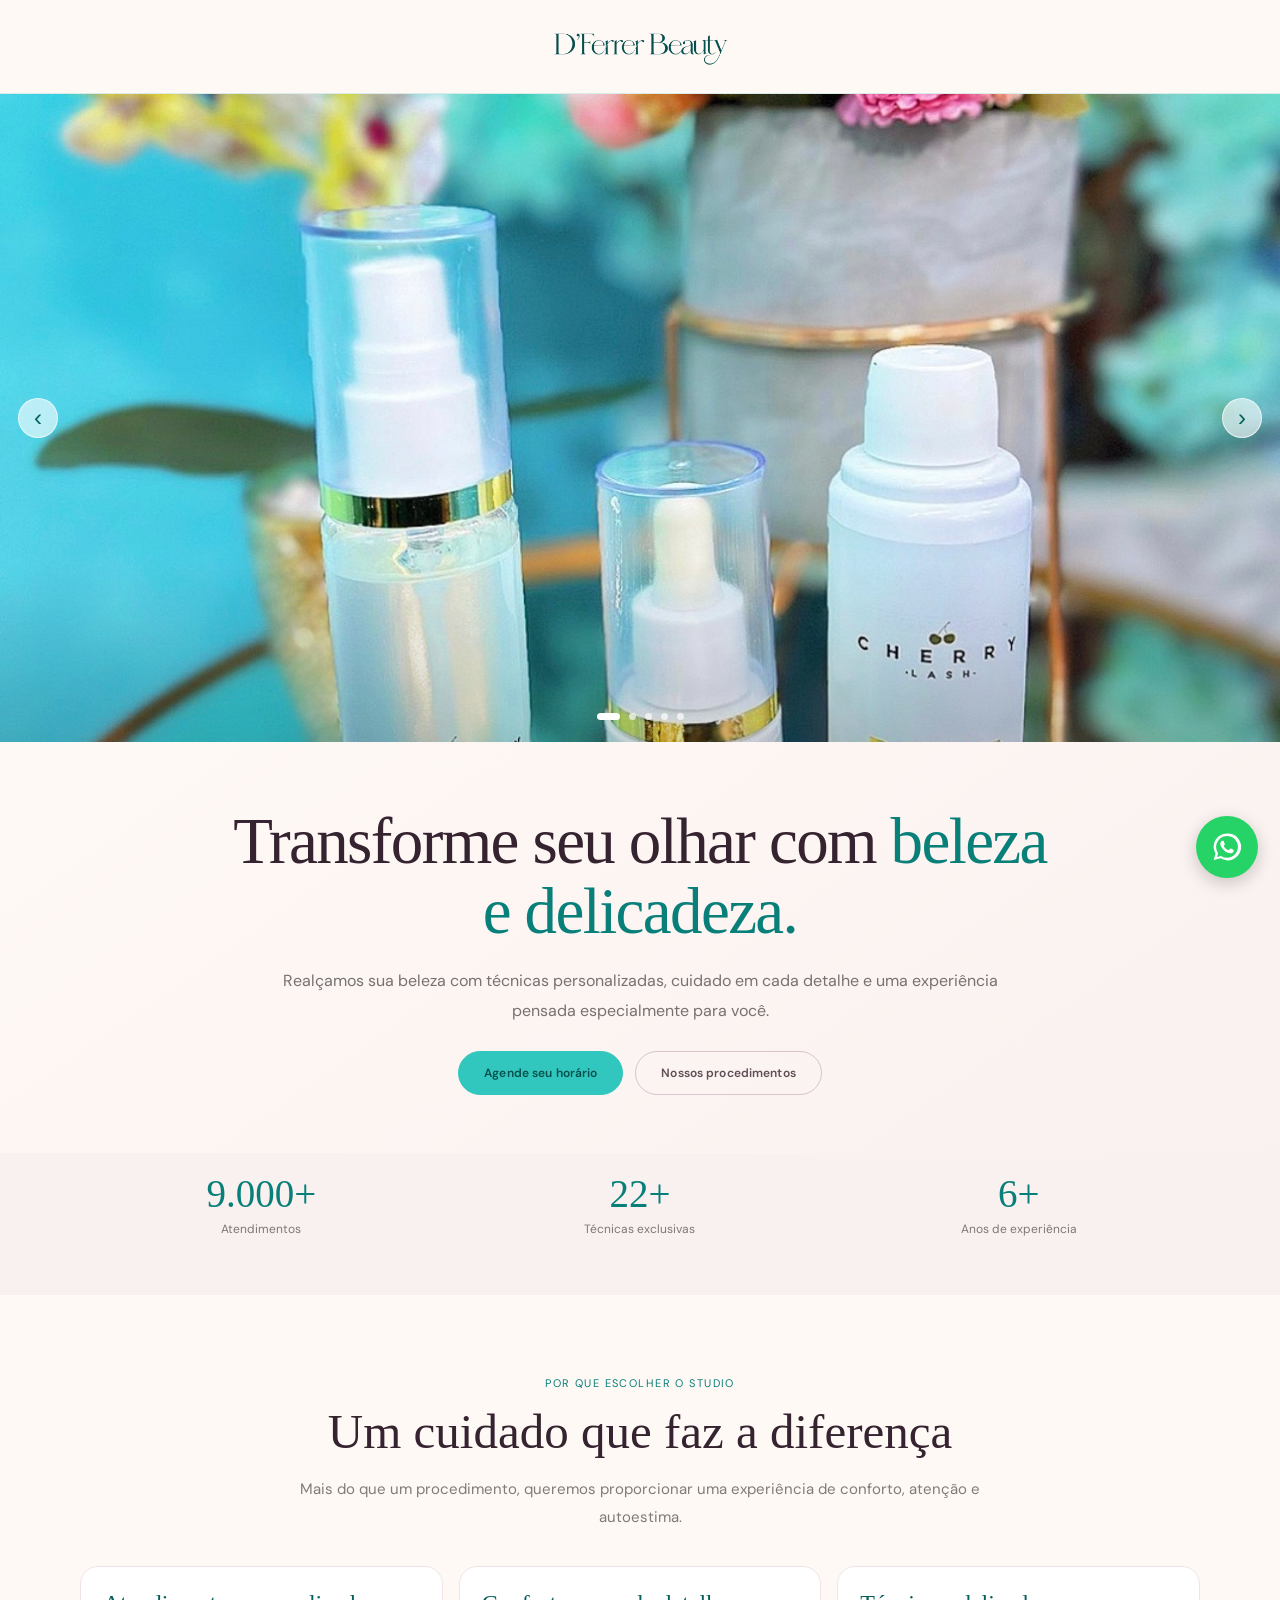
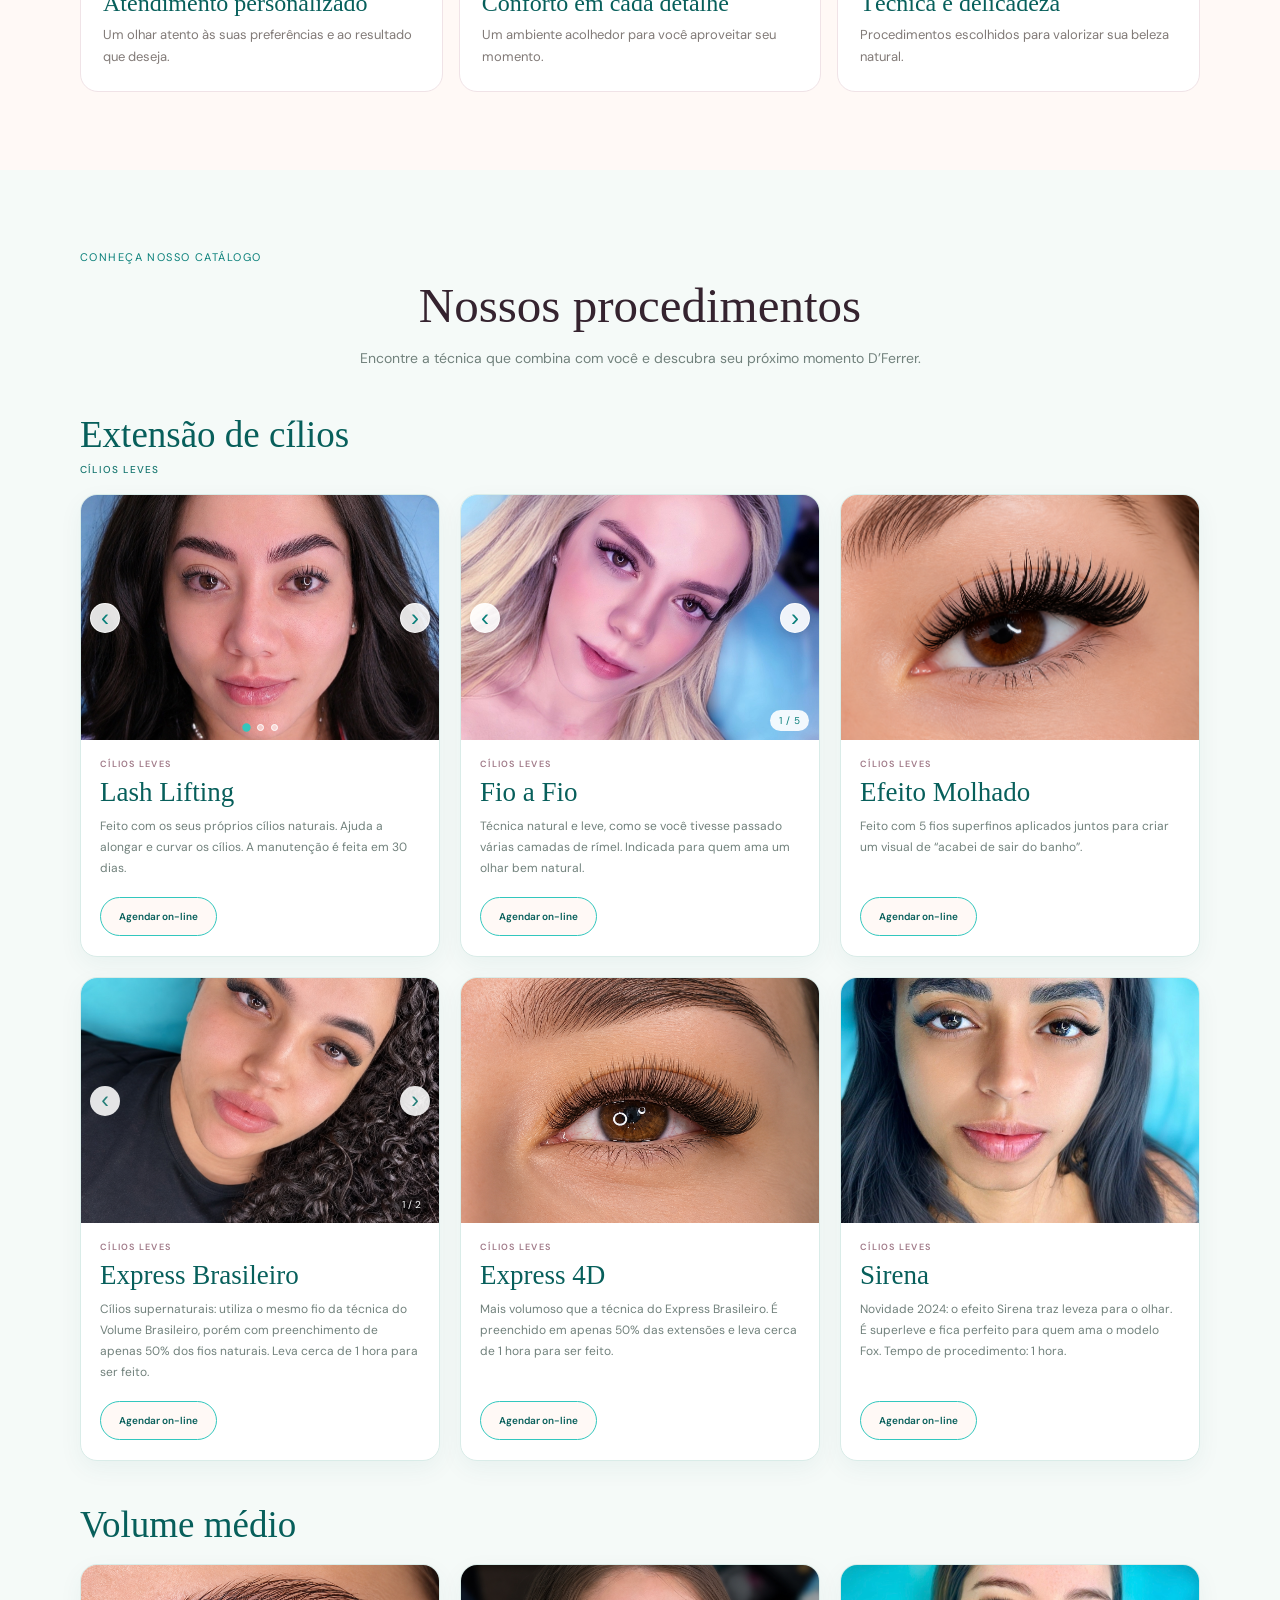
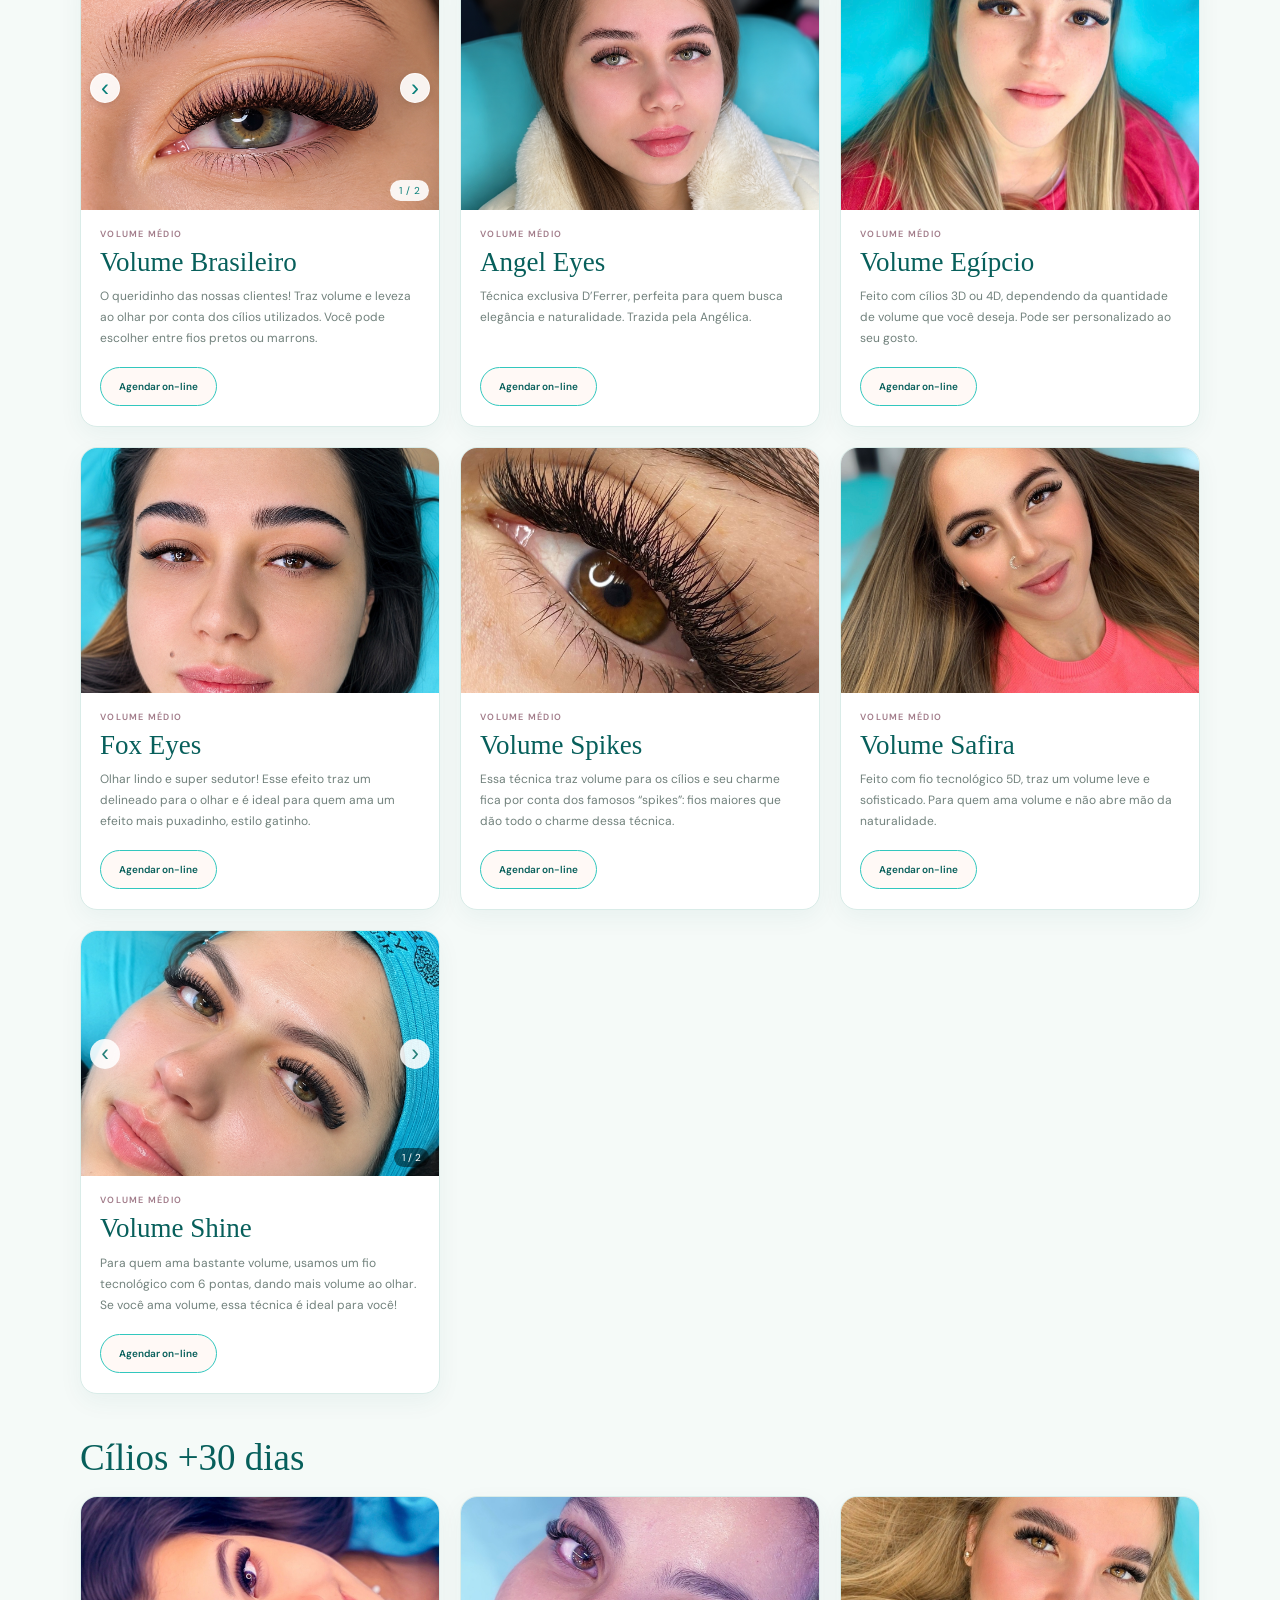
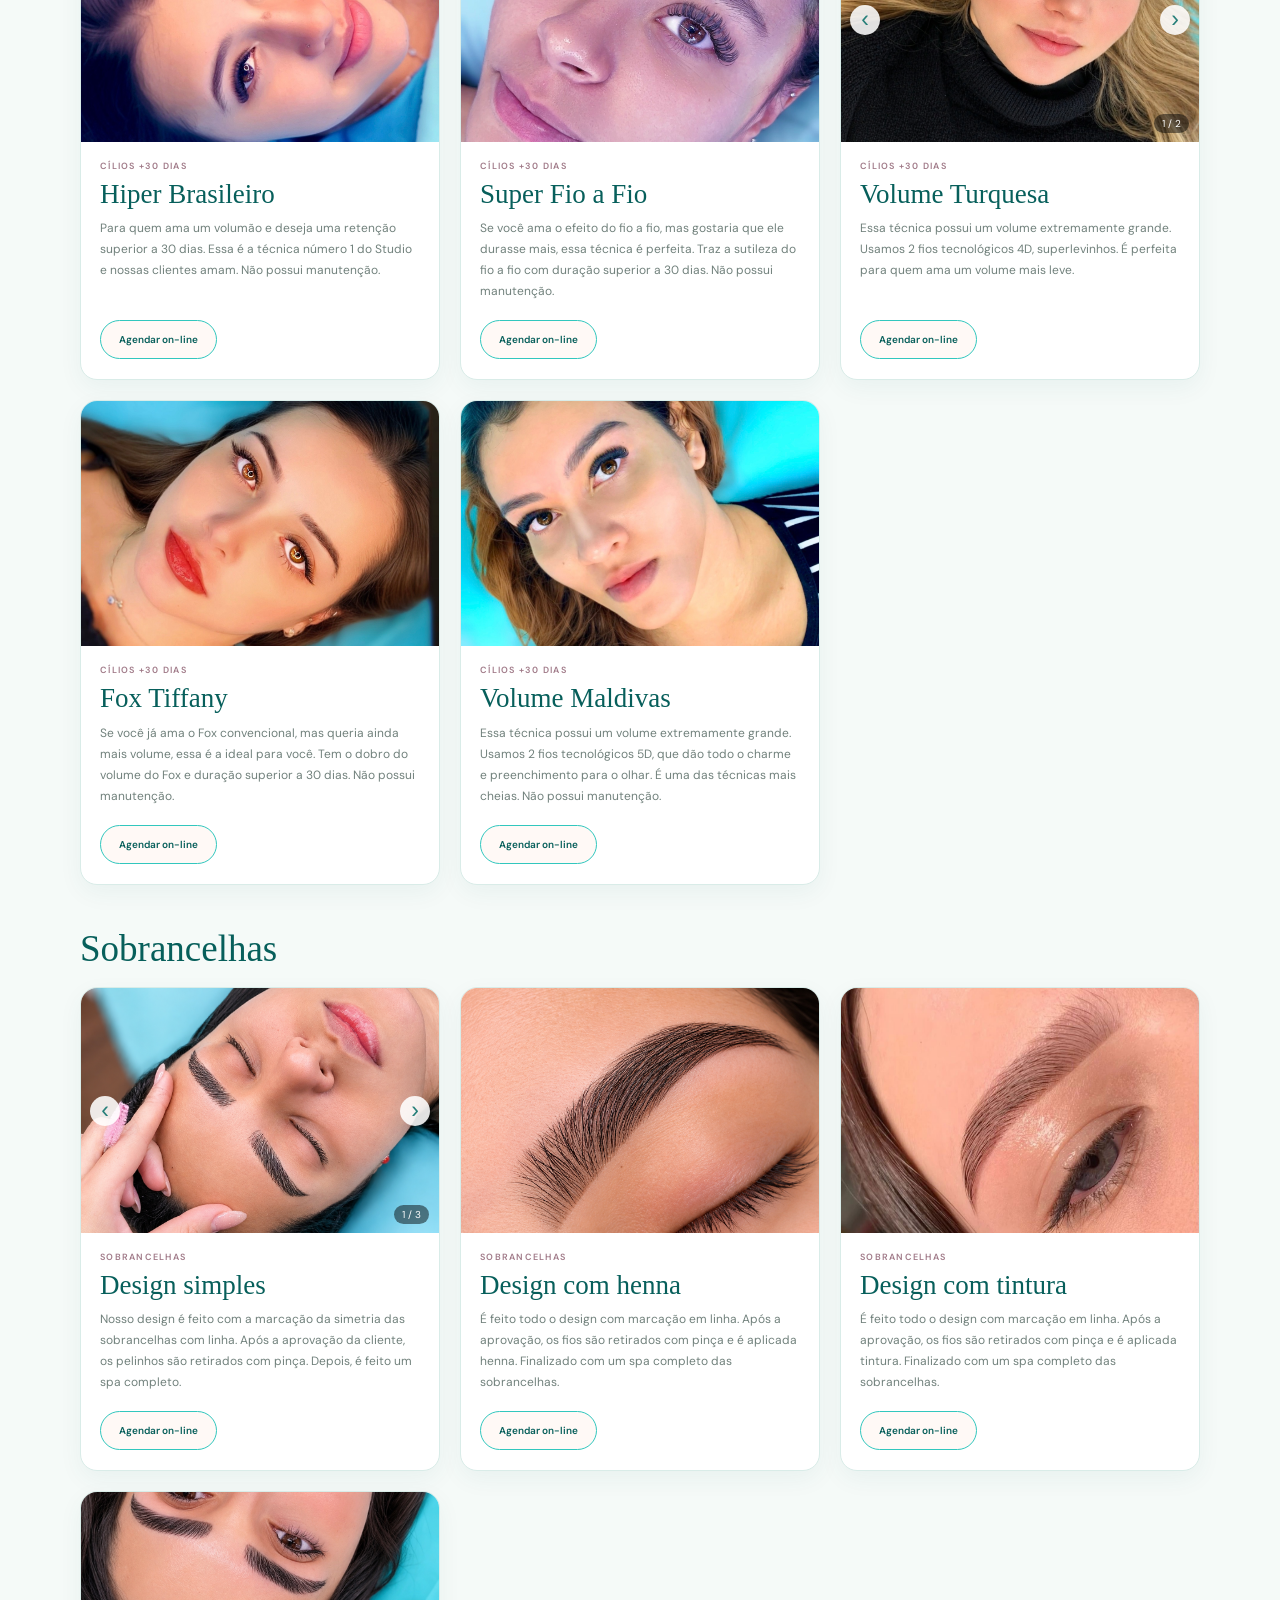
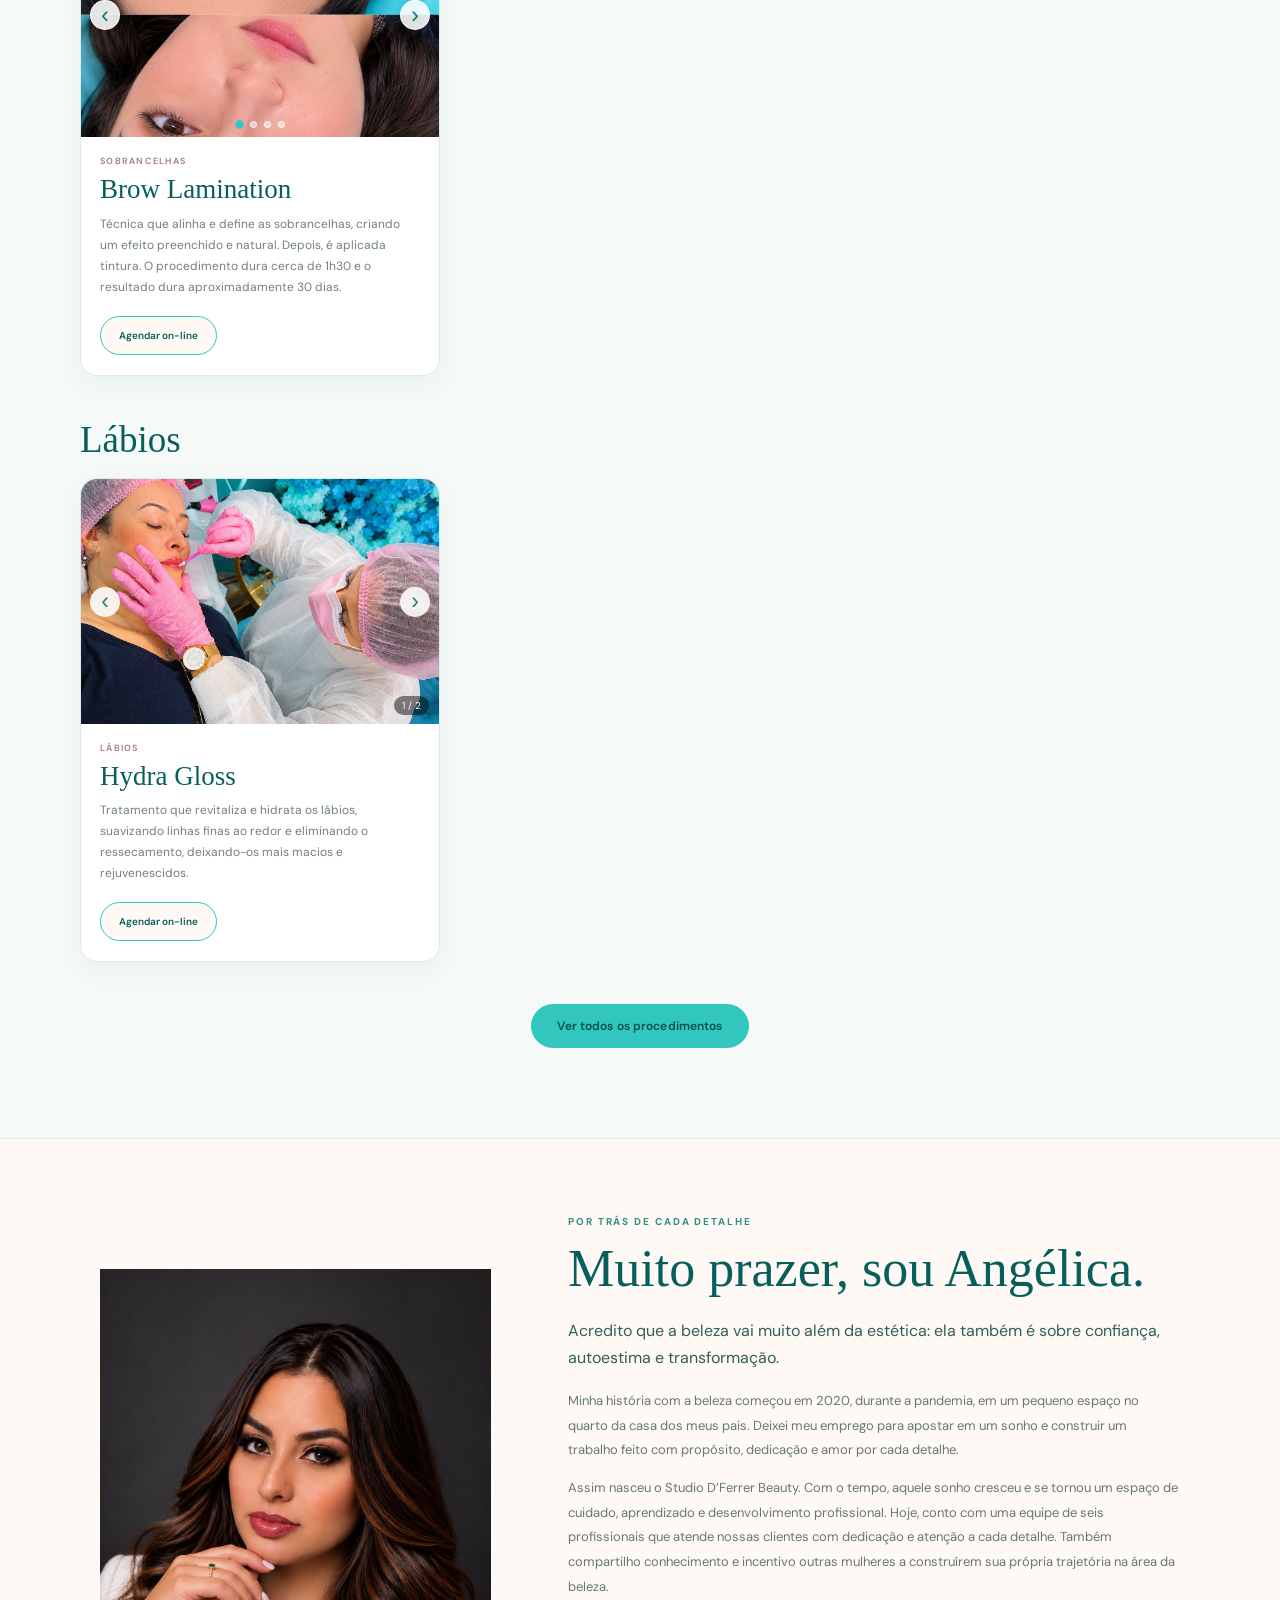
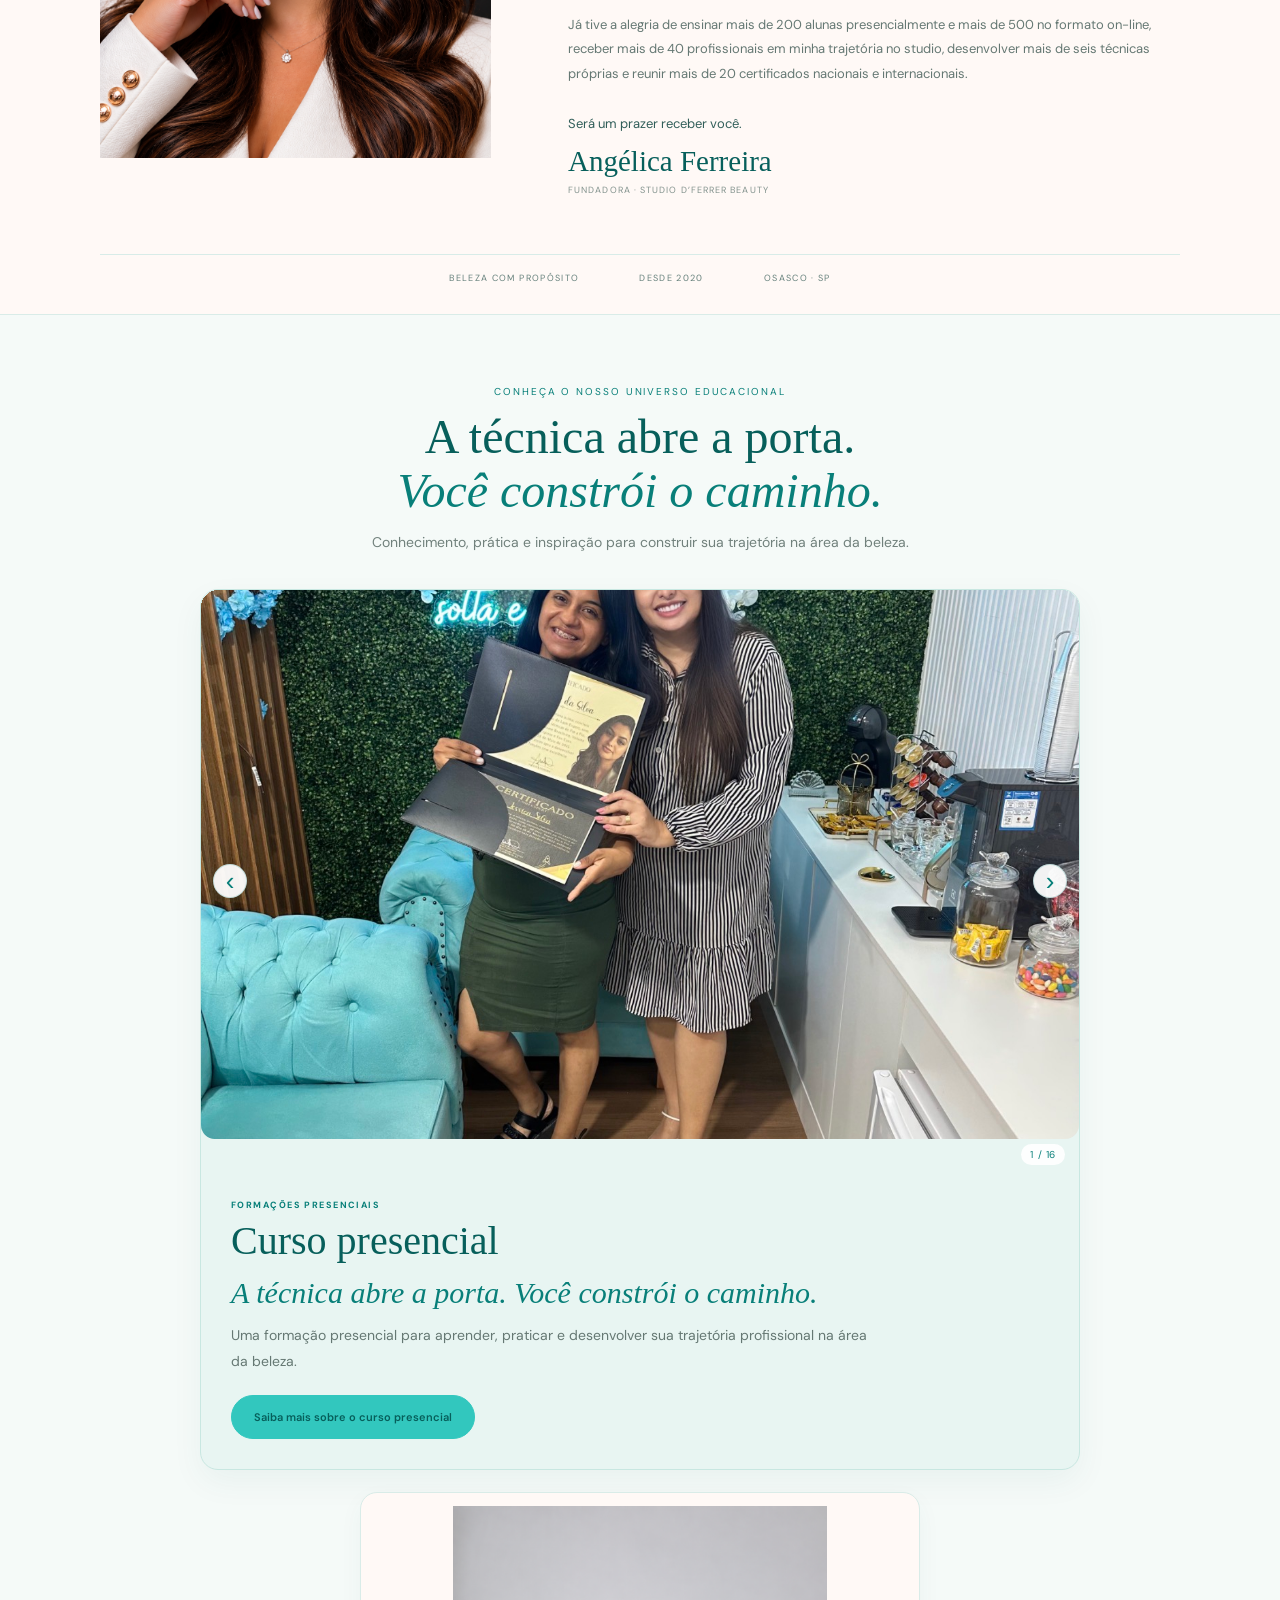
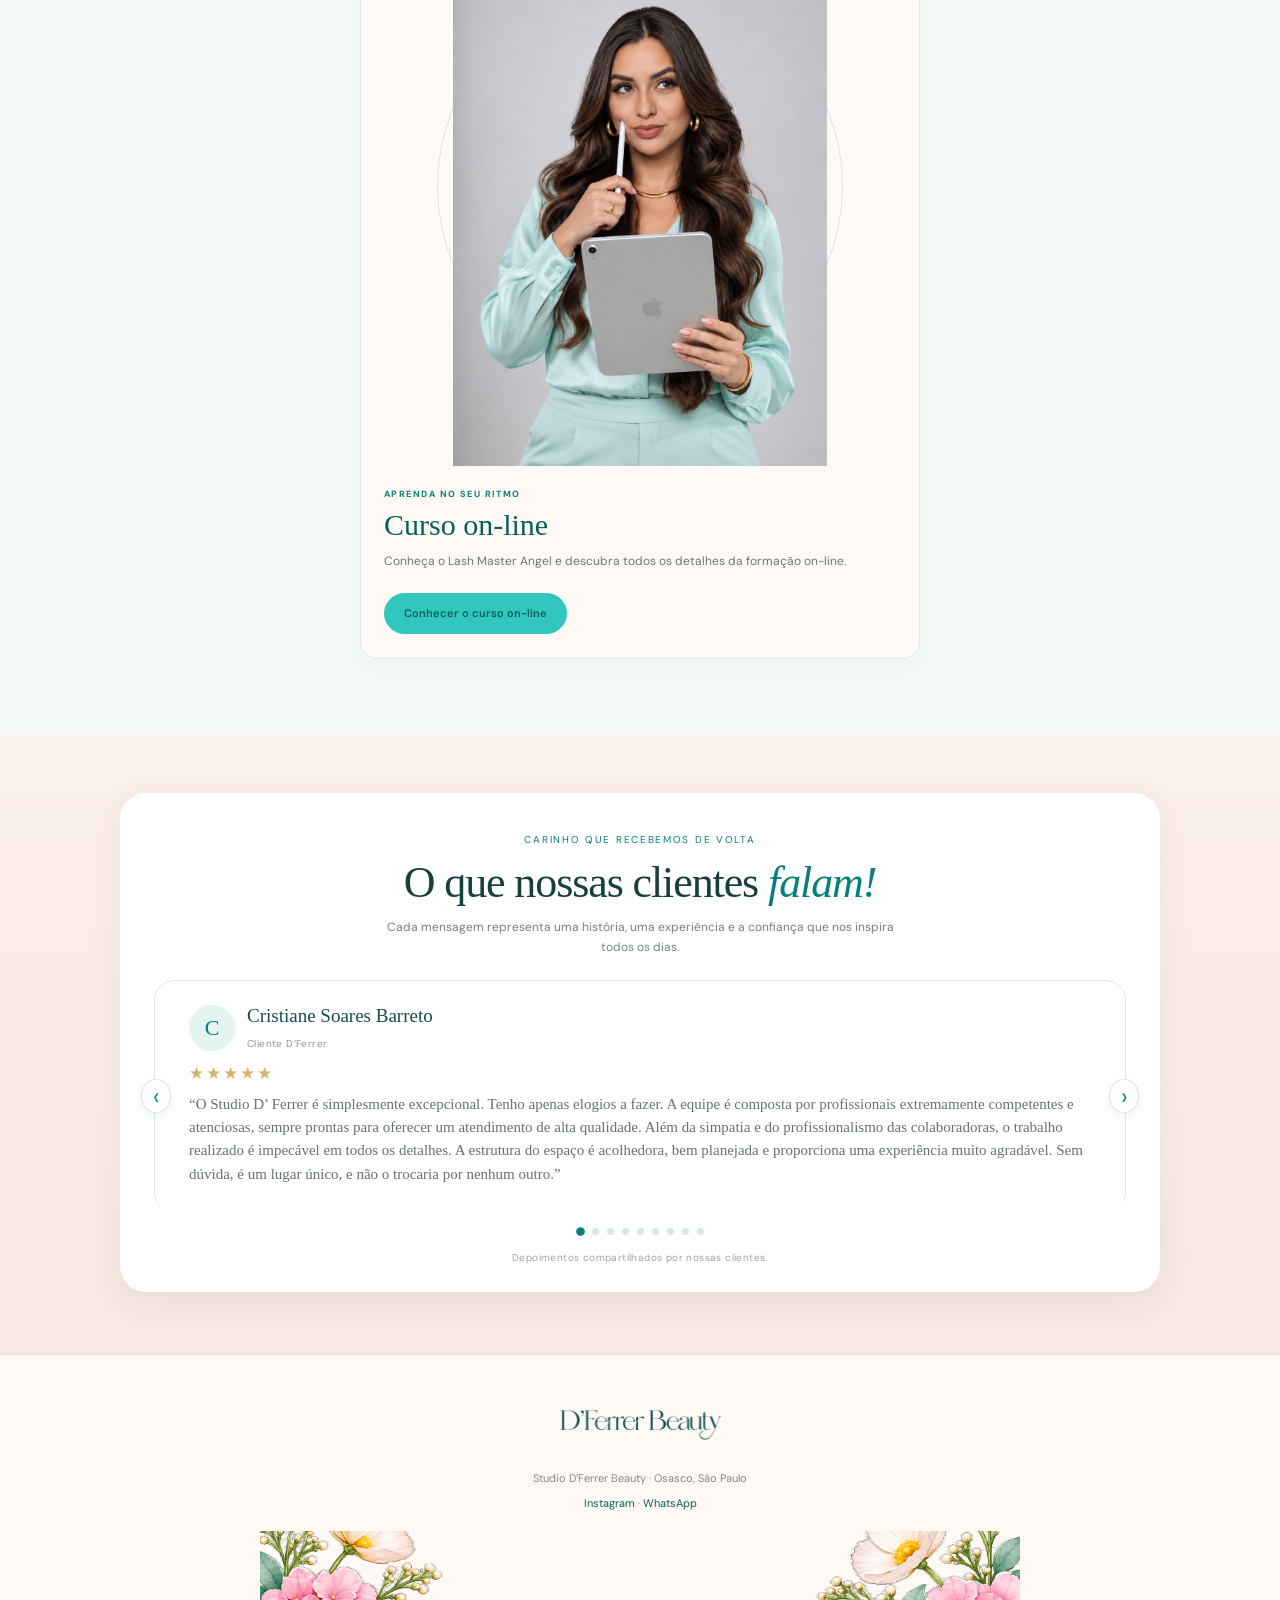
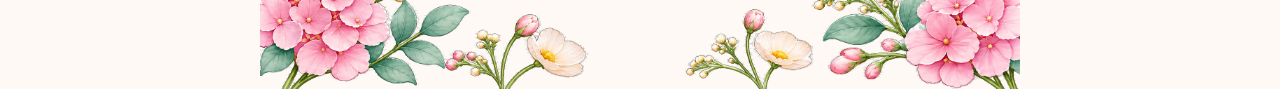
==== commit 9052f096: "Atualizar fotos Fox Eyes e Sirena; confirmar foto Maldivas" ====
--- a/index.html
+++ b/index.html
@@ -45,7 +45,7 @@
 <article class="procedure-card"><div class="procedure-photo "><img src="assets/C5BC2295-5C54-436B-B4D3-16B5ED88D9A6.png" alt="Efeito Molhado — fotografia do procedimento" loading="lazy"></div><div class="procedure-copy"><span class="procedure-index">Cílios leves</span><h3>Efeito Molhado</h3><p>Feito com 5 fios superfinos aplicados juntos para criar um visual de “acabei de sair do banho”.</p><a class="procedure-book" href="https://appfidelizze.com/dferrer" target="_blank" rel="noopener">Agendar on-line</a></div></article>
 <article class="procedure-card"><div class="procedure-photo express-brasileiro-carousel" aria-label="Carrossel de fotos do Express Brasileiro"><div class="express-brasileiro-track"><div class="express-brasileiro-slide active"><img src="assets/DEAA5E38-0293-44F7-9419-64514475C3C6.png" alt="Express Brasileiro — foto 1" loading="eager"></div><div class="express-brasileiro-slide"><img src="assets/IMG_1105.jpeg" alt="Express Brasileiro — foto 2" loading="lazy"></div></div><button class="express-brasileiro-arrow express-brasileiro-prev" type="button" aria-label="Foto anterior">‹</button><button class="express-brasileiro-arrow express-brasileiro-next" type="button" aria-label="Próxima foto">›</button><div class="express-brasileiro-count" aria-live="polite">1 / 2</div></div><div class="procedure-copy"><span class="procedure-index">Cílios leves</span><h3>Express Brasileiro</h3><p>Cílios supernaturais: utiliza o mesmo fio da técnica do Volume Brasileiro, porém com preenchimento de apenas 50% dos fios naturais. Leva cerca de 1 hora para ser feito.</p><a class="procedure-book" href="https://appfidelizze.com/dferrer" target="_blank" rel="noopener">Agendar on-line</a></div></article>
 <article class="procedure-card"><div class="procedure-photo "><img src="assets/DF1B4E0C-D0CF-435B-BDFC-43D27D80B85F.png" alt="Express 4D — fotografia do procedimento" loading="lazy"></div><div class="procedure-copy"><span class="procedure-index">Cílios leves</span><h3>Express 4D</h3><p>Mais volumoso que a técnica do Express Brasileiro. É preenchido em apenas 50% das extensões e leva cerca de 1 hora para ser feito.</p><a class="procedure-book" href="https://appfidelizze.com/dferrer" target="_blank" rel="noopener">Agendar on-line</a></div></article>
-<article class="procedure-card"><div class="procedure-photo "><img src="assets/IMG_1018.jpeg" alt="Sirena — fotografia do procedimento" loading="lazy"></div><div class="procedure-copy"><span class="procedure-index">Cílios leves</span><h3>Sirena</h3><p>Novidade 2024: o efeito Sirena traz leveza para o olhar. É superleve e fica perfeito para quem ama o modelo Fox. Tempo de procedimento: 1 hora.</p><a class="procedure-book" href="https://appfidelizze.com/dferrer" target="_blank" rel="noopener">Agendar on-line</a></div></article>
+<article class="procedure-card"><div class="procedure-photo "><img src="assets/IMG_1106.jpeg" alt="Sirena — fotografia do procedimento" loading="lazy"></div><div class="procedure-copy"><span class="procedure-index">Cílios leves</span><h3>Sirena</h3><p>Novidade 2024: o efeito Sirena traz leveza para o olhar. É superleve e fica perfeito para quem ama o modelo Fox. Tempo de procedimento: 1 hora.</p><a class="procedure-book" href="https://appfidelizze.com/dferrer" target="_blank" rel="noopener">Agendar on-line</a></div></article>
 </div></div>
 <div class="home-category"><h3>Volume médio</h3><div class="procedure-grid">
 <article class="procedure-card"><div class="procedure-photo volume-brasileiro-carousel" aria-label="Carrossel de fotos do Volume Brasileiro">
@@ -56,7 +56,7 @@
  <button class="volume-brasileiro-arrow volume-brasileiro-prev" type="button" aria-label="Foto anterior">‹</button>
  <button class="volume-brasileiro-arrow volume-brasileiro-next" type="button" aria-label="Próxima foto">›</button>
  <div class="volume-brasileiro-count" aria-live="polite">1 / 2</div>
-</div><div class="procedure-copy"><span class="procedure-index">Volume médio</span><h3>Volume Brasileiro</h3><p>O queridinho das nossas clientes! Traz volume e leveza ao olhar por conta dos cílios utilizados. Você pode escolher entre fios pretos ou marrons.</p><a class="procedure-book" href="https://appfidelizze.com/dferrer" target="_blank" rel="noopener">Agendar on-line</a></div></article><article class="procedure-card"><div class="procedure-photo"><img src="assets/906FADBA-9ADD-4CD5-A591-F32B202630BE.png" alt="Angel Eyes — fotografia do procedimento" loading="lazy"></div><div class="procedure-copy"><span class="procedure-index">Volume médio</span><h3>Angel Eyes</h3><p>Técnica exclusiva D’Ferrer, perfeita para quem busca elegância e naturalidade. Trazida pela Angélica.</p><a class="procedure-book" href="https://appfidelizze.com/dferrer" target="_blank" rel="noopener">Agendar on-line</a></div></article><article class="procedure-card"><div class="procedure-photo"><img src="assets/IMG_1086.jpeg" alt="Volume Egípcio — fotografia do procedimento" loading="lazy"></div><div class="procedure-copy"><span class="procedure-index">Volume médio</span><h3>Volume Egípcio</h3><p>Feito com cílios 3D ou 4D, dependendo da quantidade de volume que você deseja. Pode ser personalizado ao seu gosto.</p><a class="procedure-book" href="https://appfidelizze.com/dferrer" target="_blank" rel="noopener">Agendar on-line</a></div></article><article class="procedure-card"><div class="procedure-photo "><img src="assets/BF80F86D-3884-4C9D-A6F0-FB28E1569F34.png" alt="Fox Eyes — fotografia do procedimento" loading="lazy"></div><div class="procedure-copy"><span class="procedure-index">Volume médio</span><h3>Fox Eyes</h3><p>Olhar lindo e super sedutor! Esse efeito traz um delineado para o olhar e é ideal para quem ama um efeito mais puxadinho, estilo gatinho.</p><a class="procedure-book" href="https://appfidelizze.com/dferrer" target="_blank" rel="noopener">Agendar on-line</a></div></article><article class="procedure-card"><div class="procedure-photo"><img src="assets/IMG_1008.jpeg" alt="Volume Spikes — fotografia do procedimento" loading="lazy"></div><div class="procedure-copy"><span class="procedure-index">Volume médio</span><h3>Volume Spikes</h3><p>Essa técnica traz volume para os cílios e seu charme fica por conta dos famosos “spikes”: fios maiores que dão todo o charme dessa técnica.</p><a class="procedure-book" href="https://appfidelizze.com/dferrer" target="_blank" rel="noopener">Agendar on-line</a></div></article><article class="procedure-card"><div class="procedure-photo"><img src="assets/IMG_1092.jpeg" alt="Volume Safira — fotografia do procedimento" loading="lazy"></div><div class="procedure-copy"><span class="procedure-index">Volume médio</span><h3>Volume Safira</h3><p>Feito com fio tecnológico 5D, traz um volume leve e sofisticado. Para quem ama volume e não abre mão da naturalidade.</p><a class="procedure-book" href="https://appfidelizze.com/dferrer" target="_blank" rel="noopener">Agendar on-line</a></div></article><article class="procedure-card"><div class="procedure-photo volume-shine-carousel"><div class="volume-shine-track"><div class="volume-shine-slide active"><img src="assets/43CAB1A0-0616-413A-AD91-EF6CD9C9D61A.png" alt="Volume Shine — nova foto" loading="eager"></div><div class="volume-shine-slide"><img src="assets/D9075946-90B2-44CD-BFFD-44415C374964.png" alt="Volume Shine — foto anterior" loading="lazy"></div></div><button class="volume-shine-arrow volume-shine-prev" type="button" aria-label="Foto anterior">‹</button><button class="volume-shine-arrow volume-shine-next" type="button" aria-label="Próxima foto">›</button><div class="volume-shine-count" aria-live="polite">1 / 2</div></div><div class="procedure-copy"><span class="procedure-index">Volume médio</span><h3>Volume Shine</h3><p>Para quem ama bastante volume, usamos um fio tecnológico com 6 pontas, dando mais volume ao olhar. Se você ama volume, essa técnica é ideal para você!</p><a class="procedure-book" href="https://appfidelizze.com/dferrer" target="_blank" rel="noopener">Agendar on-line</a></div></article>
+</div><div class="procedure-copy"><span class="procedure-index">Volume médio</span><h3>Volume Brasileiro</h3><p>O queridinho das nossas clientes! Traz volume e leveza ao olhar por conta dos cílios utilizados. Você pode escolher entre fios pretos ou marrons.</p><a class="procedure-book" href="https://appfidelizze.com/dferrer" target="_blank" rel="noopener">Agendar on-line</a></div></article><article class="procedure-card"><div class="procedure-photo"><img src="assets/906FADBA-9ADD-4CD5-A591-F32B202630BE.png" alt="Angel Eyes — fotografia do procedimento" loading="lazy"></div><div class="procedure-copy"><span class="procedure-index">Volume médio</span><h3>Angel Eyes</h3><p>Técnica exclusiva D’Ferrer, perfeita para quem busca elegância e naturalidade. Trazida pela Angélica.</p><a class="procedure-book" href="https://appfidelizze.com/dferrer" target="_blank" rel="noopener">Agendar on-line</a></div></article><article class="procedure-card"><div class="procedure-photo"><img src="assets/IMG_1086.jpeg" alt="Volume Egípcio — fotografia do procedimento" loading="lazy"></div><div class="procedure-copy"><span class="procedure-index">Volume médio</span><h3>Volume Egípcio</h3><p>Feito com cílios 3D ou 4D, dependendo da quantidade de volume que você deseja. Pode ser personalizado ao seu gosto.</p><a class="procedure-book" href="https://appfidelizze.com/dferrer" target="_blank" rel="noopener">Agendar on-line</a></div></article><article class="procedure-card"><div class="procedure-photo "><img src="assets/C449FB3E-715B-4853-A341-98963D3632BD.png" alt="Fox Eyes — fotografia do procedimento" loading="lazy"></div><div class="procedure-copy"><span class="procedure-index">Volume médio</span><h3>Fox Eyes</h3><p>Olhar lindo e super sedutor! Esse efeito traz um delineado para o olhar e é ideal para quem ama um efeito mais puxadinho, estilo gatinho.</p><a class="procedure-book" href="https://appfidelizze.com/dferrer" target="_blank" rel="noopener">Agendar on-line</a></div></article><article class="procedure-card"><div class="procedure-photo"><img src="assets/IMG_1008.jpeg" alt="Volume Spikes — fotografia do procedimento" loading="lazy"></div><div class="procedure-copy"><span class="procedure-index">Volume médio</span><h3>Volume Spikes</h3><p>Essa técnica traz volume para os cílios e seu charme fica por conta dos famosos “spikes”: fios maiores que dão todo o charme dessa técnica.</p><a class="procedure-book" href="https://appfidelizze.com/dferrer" target="_blank" rel="noopener">Agendar on-line</a></div></article><article class="procedure-card"><div class="procedure-photo"><img src="assets/IMG_1092.jpeg" alt="Volume Safira — fotografia do procedimento" loading="lazy"></div><div class="procedure-copy"><span class="procedure-index">Volume médio</span><h3>Volume Safira</h3><p>Feito com fio tecnológico 5D, traz um volume leve e sofisticado. Para quem ama volume e não abre mão da naturalidade.</p><a class="procedure-book" href="https://appfidelizze.com/dferrer" target="_blank" rel="noopener">Agendar on-line</a></div></article><article class="procedure-card"><div class="procedure-photo volume-shine-carousel"><div class="volume-shine-track"><div class="volume-shine-slide active"><img src="assets/43CAB1A0-0616-413A-AD91-EF6CD9C9D61A.png" alt="Volume Shine — nova foto" loading="eager"></div><div class="volume-shine-slide"><img src="assets/D9075946-90B2-44CD-BFFD-44415C374964.png" alt="Volume Shine — foto anterior" loading="lazy"></div></div><button class="volume-shine-arrow volume-shine-prev" type="button" aria-label="Foto anterior">‹</button><button class="volume-shine-arrow volume-shine-next" type="button" aria-label="Próxima foto">›</button><div class="volume-shine-count" aria-live="polite">1 / 2</div></div><div class="procedure-copy"><span class="procedure-index">Volume médio</span><h3>Volume Shine</h3><p>Para quem ama bastante volume, usamos um fio tecnológico com 6 pontas, dando mais volume ao olhar. Se você ama volume, essa técnica é ideal para você!</p><a class="procedure-book" href="https://appfidelizze.com/dferrer" target="_blank" rel="noopener">Agendar on-line</a></div></article>
 </div></div>
 <div class="home-category"><h3>Cílios +30 dias</h3><div class="procedure-grid">
 <article class="procedure-card"><div class="procedure-photo"><img src="assets/IMG_1096.jpeg" alt="Hiper Brasileiro — resultado do procedimento" loading="lazy"></div><div class="procedure-copy"><span class="procedure-index">Cílios +30 dias</span><h3>Hiper Brasileiro</h3><p>Para quem ama um volumão e deseja uma retenção superior a 30 dias. Essa é a técnica número 1 do Studio e nossas clientes amam. Não possui manutenção.</p><a class="procedure-book" href="https://appfidelizze.com/dferrer" target="_blank" rel="noopener">Agendar on-line</a></div></article><article class="procedure-card"><div class="procedure-photo"><img src="assets/IMG_1100.jpeg" alt="Super Fio a Fio — resultado do procedimento" loading="lazy"></div><div class="procedure-copy"><span class="procedure-index">Cílios +30 dias</span><h3>Super Fio a Fio</h3><p>Se você ama o efeito do fio a fio, mas gostaria que ele durasse mais, essa técnica é perfeita. Traz a sutileza do fio a fio com duração superior a 30 dias. Não possui manutenção.</p><a class="procedure-book" href="https://appfidelizze.com/dferrer" target="_blank" rel="noopener">Agendar on-line</a></div></article><article class="procedure-card"><div class="procedure-photo volume-turquesa-carousel"><div class="volume-turquesa-track"><div class="volume-turquesa-slide active"><img src="assets/5E0B232E-EDA1-4622-9648-BD32B0EECAF9.png" alt="Volume Turquesa — foto atual" loading="eager"></div><div class="volume-turquesa-slide"><img src="assets/76E06BC0-DA74-469D-A2C0-921A1E4BC4AF.png" alt="Volume Turquesa — foto adicionada" loading="lazy"></div></div><button class="volume-turquesa-arrow volume-turquesa-prev" type="button" aria-label="Foto anterior">‹</button><button class="volume-turquesa-arrow volume-turquesa-next" type="button" aria-label="Próxima foto">›</button><div class="volume-turquesa-count" aria-live="polite">1 / 2</div></div><div class="procedure-copy"><span class="procedure-index">Cílios +30 dias</span><h3>Volume Turquesa</h3><p>Essa técnica possui um volume extremamente grande. Usamos 2 fios tecnológicos 4D, superlevinhos. É perfeita para quem ama um volume mais leve.</p><a class="procedure-book" href="https://appfidelizze.com/dferrer" target="_blank" rel="noopener">Agendar on-line</a></div></article><article class="procedure-card"><div class="procedure-photo"><img src="assets/IMG_1083.jpeg" alt="Fox Tiffany — fotografia do procedimento" loading="lazy"></div><div class="procedure-copy"><span class="procedure-index">Cílios +30 dias</span><h3>Fox Tiffany</h3><p>Se você já ama o Fox convencional, mas queria ainda mais volume, essa é a ideal para você. Tem o dobro do volume do Fox e duração superior a 30 dias. Não possui manutenção.</p><a class="procedure-book" href="https://appfidelizze.com/dferrer" target="_blank" rel="noopener">Agendar on-line</a></div></article><article class="procedure-card"><div class="procedure-photo"><img src="assets/IMG_1098.jpeg" alt="Volume Maldivas — fotografia do procedimento" loading="lazy"></div><div class="procedure-copy"><span class="procedure-index">Cílios +30 dias</span><h3>Volume Maldivas</h3><p>Essa técnica possui um volume extremamente grande. Usamos 2 fios tecnológicos 5D, que dão todo o charme e preenchimento para o olhar. É uma das técnicas mais cheias. Não possui manutenção.</p><a class="procedure-book" href="https://appfidelizze.com/dferrer" target="_blank" rel="noopener">Agendar on-line</a></div></article>
--- a/assets/dferrer-site.css
+++ b/assets/dferrer-site.css
@@ -476,3 +476,10 @@
 /* Arte enviada para o card do curso on-line */
 .dferrer-online-image{min-height:0!important;padding:0!important;background:transparent!important;border:0!important;overflow:hidden!important}
 .dferrer-online-image img{display:block;width:100%;height:auto;max-height:560px;object-fit:contain;border-radius:10px}
+
+
+/* Ajuste da altura da foto no card Curso on-line — mobile */
+@media(max-width:700px){
+ .dferrer-course-online .dferrer-online-image{height:500px!important;max-height:500px!important;min-height:0!important;aspect-ratio:auto!important}
+ .dferrer-course-online .dferrer-online-image img{width:100%!important;height:100%!important;max-height:none!important;object-fit:cover!important;object-position:center center!important}
+}
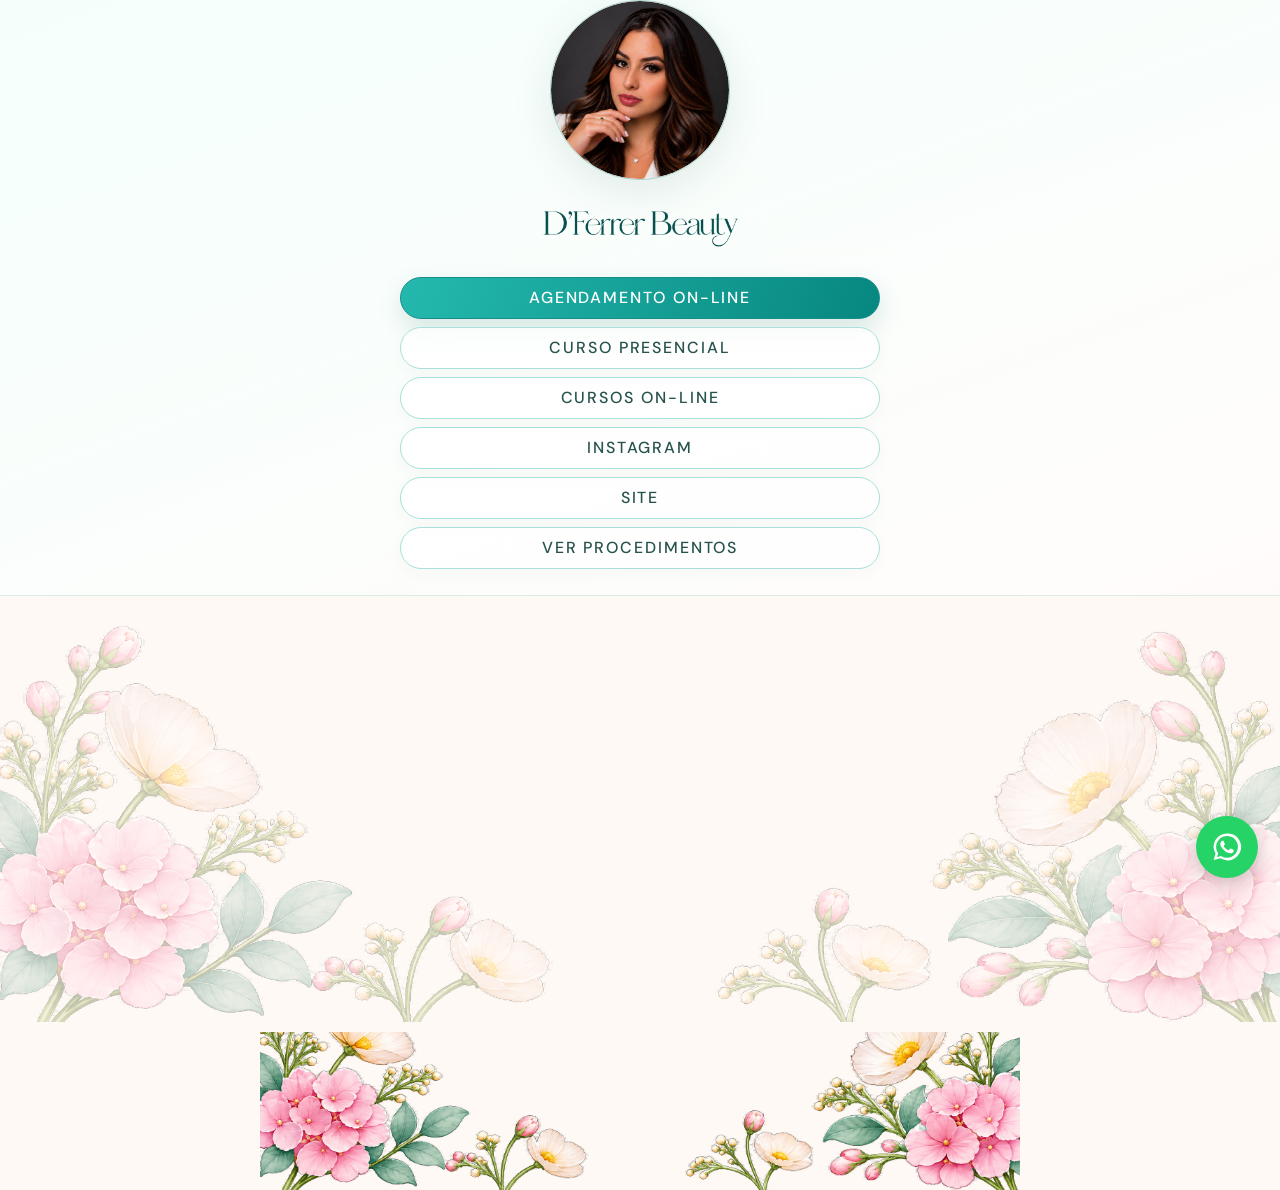
==== commit 9f447cd5: "Restaurar página de entrada D’Ferrer Beauty" ====
--- a/index.html
+++ b/index.html
@@ -1,245 +1,309 @@
 <!doctype html>
-<html lang="pt-BR"><head><meta charset="utf-8"><meta name="viewport" content="width=device-width, initial-scale=1"><meta name="theme-color" content="#FFF9F6"><meta name="description" content="Studio D’Ferrer Beauty em Osasco. Extensão de cílios, Lash Lifting, design de sobrancelhas, Brow Lamination e Hydra Gloss."><meta property="og:title" content="Studio D’Ferrer Beauty"><meta property="og:description" content="Seu olhar merece esse cuidado. Conheça os procedimentos D’Ferrer."><meta property="og:type" content="website"><title>Studio D’Ferrer Beauty | Osasco</title><link rel="preconnect" href="https://fonts.googleapis.com"><link rel="preconnect" href="https://fonts.gstatic.com" crossorigin><link href="https://fonts.googleapis.com/css2?family=DM+Sans:wght@400;500;600;700&display=swap" rel="stylesheet"><link rel="stylesheet" href="assets/dferrer-site.css"></head>
-<body>
-<header class="brand-header"><a href="index.html" aria-label="Studio D’Ferrer Beauty — início"><img src="assets/dferrer-beauty-logo-transparente.png" alt="D’Ferrer Beauty"></a></header>
-<section class="home-carousel" aria-label="Fotografias do Studio D’Ferrer">
- <div class="home-slide active"><img src="assets/IMG_1053.jpeg" alt="Ambiente do Studio D’Ferrer — fotografia 1" fetchpriority="high"></div>
- <div class="home-slide"><img src="assets/IMG_1051.jpeg" alt="Ambiente do Studio D’Ferrer — fotografia 2" loading="lazy"></div>
- <div class="home-slide"><img src="assets/IMG_1052.jpeg" alt="Ambiente do Studio D’Ferrer — fotografia 3" loading="lazy"></div>
- <div class="home-slide"><img src="assets/IMG_0996.png" alt="Ambiente do Studio D’Ferrer — fotografia 4" loading="lazy"></div>
- <div class="home-slide"><img src="assets/Untitled%20design.png" alt="Ambiente do Studio D’Ferrer — fotografia 5" loading="lazy"></div>
- <div class="carousel-shade"></div>
- <button class="carousel-arrow carousel-prev" type="button" aria-label="Imagem anterior">‹</button>
- <button class="carousel-arrow carousel-next" type="button" aria-label="Próxima imagem">›</button>
- <div class="carousel-controls" aria-label="Selecionar imagem">
-  <button class="carousel-dot active" aria-label="Imagem 1" type="button"></button>
-  <button class="carousel-dot" aria-label="Imagem 2" type="button"></button>
-  <button class="carousel-dot" aria-label="Imagem 3" type="button"></button>
-  <button class="carousel-dot" aria-label="Imagem 4" type="button"></button>
-  <button class="carousel-dot" aria-label="Imagem 5" type="button"></button>
- </div>
-</section>
-<section class="welcome"><div class="container"><h1>Transforme seu olhar com <em>beleza e delicadeza.</em></h1><p>Realçamos sua beleza com técnicas personalizadas, cuidado em cada detalhe e uma experiência pensada especialmente para você.</p><div class="actions"><a class="btn" href="https://appfidelizze.com/dferrer" target="_blank" rel="noopener">Agende seu horário</a><a class="btn secondary" href="procedimentos.html">Nossos procedimentos</a></div></div></section>
-<section class="stats" aria-label="Studio D’Ferrer em números"><div class="container stats-grid"><div class="stat"><strong>9.000+</strong><span>Atendimentos</span></div><div class="stat"><strong>22+</strong><span>Técnicas exclusivas</span></div><div class="stat"><strong>6+</strong><span>Anos de experiência</span></div></div></section>
-<section class="benefits"><div class="container"><span class="eyebrow">Por que escolher o Studio</span><h2>Um cuidado que faz a diferença</h2><p>Mais do que um procedimento, queremos proporcionar uma experiência de conforto, atenção e autoestima.</p><div class="benefit-grid"><article class="benefit"><h3>Atendimento personalizado</h3><p>Um olhar atento às suas preferências e ao resultado que deseja.</p></article><article class="benefit"><h3>Conforto em cada detalhe</h3><p>Um ambiente acolhedor para você aproveitar seu momento.</p></article><article class="benefit"><h3>Técnica e delicadeza</h3><p>Procedimentos escolhidos para valorizar sua beleza natural.</p></article></div></div></section>
-<section class="home-procedures"><div class="container"><span class="eyebrow">Conheça nosso catálogo</span><h2 class="section-title">Nossos procedimentos</h2><p class="lead">Encontre a técnica que combina com você e descubra seu próximo momento D’Ferrer.</p>
-<div class="home-category"><h3>Extensão de cílios <small>Cílios leves</small></h3><div class="procedure-grid">
-<article class="procedure-card"><div class="procedure-photo lash-lifting-carousel" aria-label="Carrossel de fotos do Lash Lifting">
- <div class="lash-lifting-viewport"><div class="lash-lifting-track"><div class="lash-lifting-slide active"><img src="assets/5448086A-F5F6-4919-8FFB-C2268089C746.png" alt="Lash Lifting — resultado do procedimento 1" loading="eager"></div><div class="lash-lifting-slide"><img src="assets/03C1531E-20A6-4B08-8FCF-9B8209404064.png" alt="Lash Lifting — resultado do procedimento 2" loading="lazy"></div><div class="lash-lifting-slide"><img src="assets/FFB4CC52-5D05-4BFA-9DE7-01DC971E2241.png" alt="Lash Lifting — resultado do procedimento 3" loading="lazy"></div></div></div>
- <button class="lash-lifting-arrow lash-lifting-prev" type="button" aria-label="Foto anterior">‹</button>
- <button class="lash-lifting-arrow lash-lifting-next" type="button" aria-label="Próxima foto">›</button>
- <div class="lash-lifting-dots" aria-label="Selecionar foto"><button type="button" class="lash-lifting-dot active" aria-label="Mostrar foto 1" data-index="0"></button><button type="button" class="lash-lifting-dot" aria-label="Mostrar foto 2" data-index="1"></button><button type="button" class="lash-lifting-dot" aria-label="Mostrar foto 3" data-index="2"></button></div>
-</div><div class="procedure-copy"><span class="procedure-index">Cílios leves</span><h3>Lash Lifting</h3><p>Feito com os seus próprios cílios naturais. Ajuda a alongar e curvar os cílios. A manutenção é feita em 30 dias.</p><a class="procedure-book" href="https://appfidelizze.com/dferrer" target="_blank" rel="noopener">Agendar on-line</a></div></article>
-<article class="procedure-card"><div class="procedure-photo fio-a-fio-carousel" aria-label="Carrossel de fotos da técnica Fio a Fio">
- <div class="fio-a-fio-viewport"><div class="fio-a-fio-track">
- <div class="fio-a-fio-slide"><img src="assets/IMG_1075.jpeg" alt="Resultado da técnica Fio a Fio" loading="eager"></div>
- <div class="fio-a-fio-slide"><img src="assets/CA736EDA-AD29-4BDF-B2FA-392621420169.png" alt="Resultado da técnica Fio a Fio" loading="lazy"></div>
- <div class="fio-a-fio-slide"><img src="assets/8D658EBF-B3D2-4D2E-B660-7CB222F15F09.png" alt="Resultado da técnica Fio a Fio" loading="lazy"></div>
- <div class="fio-a-fio-slide"><img src="assets/IMG_1054.jpeg" alt="Resultado da técnica Fio a Fio" loading="lazy"></div>
- <div class="fio-a-fio-slide"><img src="assets/D7C7E0B8-30F1-4EED-9262-236A98E5A1D3.png" alt="Resultado da técnica Fio a Fio" loading="lazy"></div>
- </div></div>
- <button class="fio-a-fio-arrow fio-a-fio-prev" type="button" aria-label="Foto anterior">‹</button>
- <button class="fio-a-fio-arrow fio-a-fio-next" type="button" aria-label="Próxima foto">›</button>
- <div class="fio-a-fio-count" aria-live="polite">1 / 5</div>
-</div><div class="procedure-copy"><span class="procedure-index">Cílios leves</span><h3>Fio a Fio</h3><p>Técnica natural e leve, como se você tivesse passado várias camadas de rímel. Indicada para quem ama um olhar bem natural.</p><a class="procedure-book" href="https://appfidelizze.com/dferrer" target="_blank" rel="noopener">Agendar on-line</a></div></article>
-<article class="procedure-card"><div class="procedure-photo "><img src="assets/C5BC2295-5C54-436B-B4D3-16B5ED88D9A6.png" alt="Efeito Molhado — fotografia do procedimento" loading="lazy"></div><div class="procedure-copy"><span class="procedure-index">Cílios leves</span><h3>Efeito Molhado</h3><p>Feito com 5 fios superfinos aplicados juntos para criar um visual de “acabei de sair do banho”.</p><a class="procedure-book" href="https://appfidelizze.com/dferrer" target="_blank" rel="noopener">Agendar on-line</a></div></article>
-<article class="procedure-card"><div class="procedure-photo express-brasileiro-carousel" aria-label="Carrossel de fotos do Express Brasileiro"><div class="express-brasileiro-track"><div class="express-brasileiro-slide active"><img src="assets/DEAA5E38-0293-44F7-9419-64514475C3C6.png" alt="Express Brasileiro — foto 1" loading="eager"></div><div class="express-brasileiro-slide"><img src="assets/IMG_1105.jpeg" alt="Express Brasileiro — foto 2" loading="lazy"></div></div><button class="express-brasileiro-arrow express-brasileiro-prev" type="button" aria-label="Foto anterior">‹</button><button class="express-brasileiro-arrow express-brasileiro-next" type="button" aria-label="Próxima foto">›</button><div class="express-brasileiro-count" aria-live="polite">1 / 2</div></div><div class="procedure-copy"><span class="procedure-index">Cílios leves</span><h3>Express Brasileiro</h3><p>Cílios supernaturais: utiliza o mesmo fio da técnica do Volume Brasileiro, porém com preenchimento de apenas 50% dos fios naturais. Leva cerca de 1 hora para ser feito.</p><a class="procedure-book" href="https://appfidelizze.com/dferrer" target="_blank" rel="noopener">Agendar on-line</a></div></article>
-<article class="procedure-card"><div class="procedure-photo "><img src="assets/DF1B4E0C-D0CF-435B-BDFC-43D27D80B85F.png" alt="Express 4D — fotografia do procedimento" loading="lazy"></div><div class="procedure-copy"><span class="procedure-index">Cílios leves</span><h3>Express 4D</h3><p>Mais volumoso que a técnica do Express Brasileiro. É preenchido em apenas 50% das extensões e leva cerca de 1 hora para ser feito.</p><a class="procedure-book" href="https://appfidelizze.com/dferrer" target="_blank" rel="noopener">Agendar on-line</a></div></article>
-<article class="procedure-card"><div class="procedure-photo "><img src="assets/IMG_1106.jpeg" alt="Sirena — fotografia do procedimento" loading="lazy"></div><div class="procedure-copy"><span class="procedure-index">Cílios leves</span><h3>Sirena</h3><p>Novidade 2024: o efeito Sirena traz leveza para o olhar. É superleve e fica perfeito para quem ama o modelo Fox. Tempo de procedimento: 1 hora.</p><a class="procedure-book" href="https://appfidelizze.com/dferrer" target="_blank" rel="noopener">Agendar on-line</a></div></article>
-</div></div>
-<div class="home-category"><h3>Volume médio</h3><div class="procedure-grid">
-<article class="procedure-card"><div class="procedure-photo volume-brasileiro-carousel" aria-label="Carrossel de fotos do Volume Brasileiro">
- <div class="volume-brasileiro-viewport"><div class="volume-brasileiro-track">
-  <div class="volume-brasileiro-slide"><img src="assets/A557F19A-7D3B-4ECF-8664-12F7BD114346.png" alt="Volume Brasileiro — foto 1" loading="eager"></div>
-  <div class="volume-brasileiro-slide"><img src="assets/IMG_1093.jpeg" alt="Volume Brasileiro — foto 2" loading="lazy"></div>
- </div></div>
- <button class="volume-brasileiro-arrow volume-brasileiro-prev" type="button" aria-label="Foto anterior">‹</button>
- <button class="volume-brasileiro-arrow volume-brasileiro-next" type="button" aria-label="Próxima foto">›</button>
- <div class="volume-brasileiro-count" aria-live="polite">1 / 2</div>
-</div><div class="procedure-copy"><span class="procedure-index">Volume médio</span><h3>Volume Brasileiro</h3><p>O queridinho das nossas clientes! Traz volume e leveza ao olhar por conta dos cílios utilizados. Você pode escolher entre fios pretos ou marrons.</p><a class="procedure-book" href="https://appfidelizze.com/dferrer" target="_blank" rel="noopener">Agendar on-line</a></div></article><article class="procedure-card"><div class="procedure-photo"><img src="assets/906FADBA-9ADD-4CD5-A591-F32B202630BE.png" alt="Angel Eyes — fotografia do procedimento" loading="lazy"></div><div class="procedure-copy"><span class="procedure-index">Volume médio</span><h3>Angel Eyes</h3><p>Técnica exclusiva D’Ferrer, perfeita para quem busca elegância e naturalidade. Trazida pela Angélica.</p><a class="procedure-book" href="https://appfidelizze.com/dferrer" target="_blank" rel="noopener">Agendar on-line</a></div></article><article class="procedure-card"><div class="procedure-photo"><img src="assets/IMG_1086.jpeg" alt="Volume Egípcio — fotografia do procedimento" loading="lazy"></div><div class="procedure-copy"><span class="procedure-index">Volume médio</span><h3>Volume Egípcio</h3><p>Feito com cílios 3D ou 4D, dependendo da quantidade de volume que você deseja. Pode ser personalizado ao seu gosto.</p><a class="procedure-book" href="https://appfidelizze.com/dferrer" target="_blank" rel="noopener">Agendar on-line</a></div></article><article class="procedure-card"><div class="procedure-photo "><img src="assets/C449FB3E-715B-4853-A341-98963D3632BD.png" alt="Fox Eyes — fotografia do procedimento" loading="lazy"></div><div class="procedure-copy"><span class="procedure-index">Volume médio</span><h3>Fox Eyes</h3><p>Olhar lindo e super sedutor! Esse efeito traz um delineado para o olhar e é ideal para quem ama um efeito mais puxadinho, estilo gatinho.</p><a class="procedure-book" href="https://appfidelizze.com/dferrer" target="_blank" rel="noopener">Agendar on-line</a></div></article><article class="procedure-card"><div class="procedure-photo"><img src="assets/IMG_1008.jpeg" alt="Volume Spikes — fotografia do procedimento" loading="lazy"></div><div class="procedure-copy"><span class="procedure-index">Volume médio</span><h3>Volume Spikes</h3><p>Essa técnica traz volume para os cílios e seu charme fica por conta dos famosos “spikes”: fios maiores que dão todo o charme dessa técnica.</p><a class="procedure-book" href="https://appfidelizze.com/dferrer" target="_blank" rel="noopener">Agendar on-line</a></div></article><article class="procedure-card"><div class="procedure-photo"><img src="assets/IMG_1092.jpeg" alt="Volume Safira — fotografia do procedimento" loading="lazy"></div><div class="procedure-copy"><span class="procedure-index">Volume médio</span><h3>Volume Safira</h3><p>Feito com fio tecnológico 5D, traz um volume leve e sofisticado. Para quem ama volume e não abre mão da naturalidade.</p><a class="procedure-book" href="https://appfidelizze.com/dferrer" target="_blank" rel="noopener">Agendar on-line</a></div></article><article class="procedure-card"><div class="procedure-photo volume-shine-carousel"><div class="volume-shine-track"><div class="volume-shine-slide active"><img src="assets/43CAB1A0-0616-413A-AD91-EF6CD9C9D61A.png" alt="Volume Shine — nova foto" loading="eager"></div><div class="volume-shine-slide"><img src="assets/D9075946-90B2-44CD-BFFD-44415C374964.png" alt="Volume Shine — foto anterior" loading="lazy"></div></div><button class="volume-shine-arrow volume-shine-prev" type="button" aria-label="Foto anterior">‹</button><button class="volume-shine-arrow volume-shine-next" type="button" aria-label="Próxima foto">›</button><div class="volume-shine-count" aria-live="polite">1 / 2</div></div><div class="procedure-copy"><span class="procedure-index">Volume médio</span><h3>Volume Shine</h3><p>Para quem ama bastante volume, usamos um fio tecnológico com 6 pontas, dando mais volume ao olhar. Se você ama volume, essa técnica é ideal para você!</p><a class="procedure-book" href="https://appfidelizze.com/dferrer" target="_blank" rel="noopener">Agendar on-line</a></div></article>
-</div></div>
-<div class="home-category"><h3>Cílios +30 dias</h3><div class="procedure-grid">
-<article class="procedure-card"><div class="procedure-photo"><img src="assets/IMG_1096.jpeg" alt="Hiper Brasileiro — resultado do procedimento" loading="lazy"></div><div class="procedure-copy"><span class="procedure-index">Cílios +30 dias</span><h3>Hiper Brasileiro</h3><p>Para quem ama um volumão e deseja uma retenção superior a 30 dias. Essa é a técnica número 1 do Studio e nossas clientes amam. Não possui manutenção.</p><a class="procedure-book" href="https://appfidelizze.com/dferrer" target="_blank" rel="noopener">Agendar on-line</a></div></article><article class="procedure-card"><div class="procedure-photo"><img src="assets/IMG_1100.jpeg" alt="Super Fio a Fio — resultado do procedimento" loading="lazy"></div><div class="procedure-copy"><span class="procedure-index">Cílios +30 dias</span><h3>Super Fio a Fio</h3><p>Se você ama o efeito do fio a fio, mas gostaria que ele durasse mais, essa técnica é perfeita. Traz a sutileza do fio a fio com duração superior a 30 dias. Não possui manutenção.</p><a class="procedure-book" href="https://appfidelizze.com/dferrer" target="_blank" rel="noopener">Agendar on-line</a></div></article><article class="procedure-card"><div class="procedure-photo volume-turquesa-carousel"><div class="volume-turquesa-track"><div class="volume-turquesa-slide active"><img src="assets/5E0B232E-EDA1-4622-9648-BD32B0EECAF9.png" alt="Volume Turquesa — foto atual" loading="eager"></div><div class="volume-turquesa-slide"><img src="assets/76E06BC0-DA74-469D-A2C0-921A1E4BC4AF.png" alt="Volume Turquesa — foto adicionada" loading="lazy"></div></div><button class="volume-turquesa-arrow volume-turquesa-prev" type="button" aria-label="Foto anterior">‹</button><button class="volume-turquesa-arrow volume-turquesa-next" type="button" aria-label="Próxima foto">›</button><div class="volume-turquesa-count" aria-live="polite">1 / 2</div></div><div class="procedure-copy"><span class="procedure-index">Cílios +30 dias</span><h3>Volume Turquesa</h3><p>Essa técnica possui um volume extremamente grande. Usamos 2 fios tecnológicos 4D, superlevinhos. É perfeita para quem ama um volume mais leve.</p><a class="procedure-book" href="https://appfidelizze.com/dferrer" target="_blank" rel="noopener">Agendar on-line</a></div></article><article class="procedure-card"><div class="procedure-photo"><img src="assets/IMG_1083.jpeg" alt="Fox Tiffany — fotografia do procedimento" loading="lazy"></div><div class="procedure-copy"><span class="procedure-index">Cílios +30 dias</span><h3>Fox Tiffany</h3><p>Se você já ama o Fox convencional, mas queria ainda mais volume, essa é a ideal para você. Tem o dobro do volume do Fox e duração superior a 30 dias. Não possui manutenção.</p><a class="procedure-book" href="https://appfidelizze.com/dferrer" target="_blank" rel="noopener">Agendar on-line</a></div></article><article class="procedure-card"><div class="procedure-photo"><img src="assets/IMG_1098.jpeg" alt="Volume Maldivas — fotografia do procedimento" loading="lazy"></div><div class="procedure-copy"><span class="procedure-index">Cílios +30 dias</span><h3>Volume Maldivas</h3><p>Essa técnica possui um volume extremamente grande. Usamos 2 fios tecnológicos 5D, que dão todo o charme e preenchimento para o olhar. É uma das técnicas mais cheias. Não possui manutenção.</p><a class="procedure-book" href="https://appfidelizze.com/dferrer" target="_blank" rel="noopener">Agendar on-line</a></div></article>
-</div></div>
-<div class="home-category"><h3>Sobrancelhas</h3><div class="procedure-grid">
-<article class="procedure-card"><div class="procedure-photo design-simples-carousel" aria-label="Carrossel de fotos do Design simples">
- <div class="design-simples-track">
-  <div class="design-simples-slide active"><img src="assets/1CA654D6-734E-4BDF-9289-021B484F2D24.png" alt="Resultado de Design simples de sobrancelhas — foto 1" loading="eager"></div>
-  <div class="design-simples-slide"><img src="assets/IMG_1090.jpeg" alt="Resultado de Design simples de sobrancelhas — foto 2" loading="lazy"></div>
-  <div class="design-simples-slide"><img src="assets/IMG_1056.jpeg" alt="Resultado de Design simples de sobrancelhas — foto 3" loading="lazy"></div>
- </div>
- <button class="design-simples-arrow design-simples-prev" type="button" aria-label="Foto anterior">‹</button>
- <button class="design-simples-arrow design-simples-next" type="button" aria-label="Próxima foto">›</button>
- <div class="design-simples-count" aria-live="polite">1 / 3</div>
-</div><div class="procedure-copy"><span class="procedure-index">Sobrancelhas</span><h3>Design simples</h3><p>Nosso design é feito com a marcação da simetria das sobrancelhas com linha. Após a aprovação da cliente, os pelinhos são retirados com pinça. Depois, é feito um spa completo.</p><a class="procedure-book" href="https://appfidelizze.com/dferrer" target="_blank" rel="noopener">Agendar on-line</a></div></article><article class="procedure-card"><div class="procedure-photo "><img src="assets/9F7C8791-CA98-477B-BB02-971F1E17ECF6.png" alt="Design com henna — fotografia do procedimento" loading="lazy"></div><div class="procedure-copy"><span class="procedure-index">Sobrancelhas</span><h3>Design com henna</h3><p>É feito todo o design com marcação em linha. Após a aprovação, os fios são retirados com pinça e é aplicada henna. Finalizado com um spa completo das sobrancelhas.</p><a class="procedure-book" href="https://appfidelizze.com/dferrer" target="_blank" rel="noopener">Agendar on-line</a></div></article><article class="procedure-card"><div class="procedure-photo"><img src="assets/IMG_1175.jpeg" alt="Design de sobrancelhas com tintura — resultado do procedimento" loading="lazy"></div><div class="procedure-copy"><span class="procedure-index">Sobrancelhas</span><h3>Design com tintura</h3><p>É feito todo o design com marcação em linha. Após a aprovação, os fios são retirados com pinça e é aplicada tintura. Finalizado com um spa completo das sobrancelhas.</p><a class="procedure-book" href="https://appfidelizze.com/dferrer" target="_blank" rel="noopener">Agendar on-line</a></div></article><article class="procedure-card"><div class="procedure-photo brow-lamination-carousel" aria-label="Carrossel de fotos do Brow Lamination">
- <div class="brow-lamination-viewport"><div class="brow-lamination-track"><div class="brow-lamination-slide"><img src="assets/32B70788-687F-433F-A1DE-7510DDB16A89.png" alt="Brow Lamination — resultado do procedimento 1" loading="eager"></div><div class="brow-lamination-slide"><img src="assets/E2709A40-B502-44A3-8E3C-08B0581C3425.png" alt="Brow Lamination — resultado do procedimento 2" loading="lazy"></div><div class="brow-lamination-slide"><img src="assets/1A853281-1424-4C72-A8FB-3FAC4EA9CC5F.png" alt="Brow Lamination — resultado do procedimento 3" loading="lazy"></div><div class="brow-lamination-slide"><img src="assets/43D2AAC2-0395-46C7-84C9-CB31F49064BE.png" alt="Brow Lamination — resultado do procedimento 4" loading="lazy"></div></div></div>
- <button class="brow-lamination-arrow brow-lamination-prev" type="button" aria-label="Foto anterior">‹</button>
- <button class="brow-lamination-arrow brow-lamination-next" type="button" aria-label="Próxima foto">›</button>
- <div class="brow-lamination-dots" aria-label="Selecionar foto"><button type="button" class="brow-lamination-dot active" aria-label="Mostrar foto 1" data-index="0"></button><button type="button" class="brow-lamination-dot" aria-label="Mostrar foto 2" data-index="1"></button><button type="button" class="brow-lamination-dot" aria-label="Mostrar foto 3" data-index="2"></button><button type="button" class="brow-lamination-dot" aria-label="Mostrar foto 4" data-index="3"></button></div>
-</div><div class="procedure-copy"><span class="procedure-index">Sobrancelhas</span><h3>Brow Lamination</h3><p>Técnica que alinha e define as sobrancelhas, criando um efeito preenchido e natural. Depois, é aplicada tintura. O procedimento dura cerca de 1h30 e o resultado dura aproximadamente 30 dias.</p><a class="procedure-book" href="https://appfidelizze.com/dferrer" target="_blank" rel="noopener">Agendar on-line</a></div></article>
-</div></div>
-<div class="home-category"><h3>Lábios</h3><div class="procedure-grid"><article class="procedure-card"><div class="procedure-photo hydra-gloss-carousel" aria-label="Carrossel de fotos do Hydra Gloss">
- <div class="hydra-gloss-track">
-  <div class="hydra-gloss-slide active"><img src="assets/5AC16392-1C1D-4566-BB4D-CF7FDFF17A43.png" alt="Hydra Gloss — resultado do procedimento 1" loading="eager"></div>
-  <div class="hydra-gloss-slide"><img src="assets/IMG_1071.jpeg" alt="Hydra Gloss — resultado do procedimento 2" loading="lazy"></div>
- </div>
- <button class="hydra-gloss-arrow hydra-gloss-prev" type="button" aria-label="Foto anterior">‹</button>
- <button class="hydra-gloss-arrow hydra-gloss-next" type="button" aria-label="Próxima foto">›</button>
- <div class="hydra-gloss-count" aria-live="polite">1 / 2</div>
-</div><div class="procedure-copy"><span class="procedure-index">Lábios</span><h3>Hydra Gloss</h3><p>Tratamento que revitaliza e hidrata os lábios, suavizando linhas finas ao redor e eliminando o ressecamento, deixando-os mais macios e rejuvenescidos.</p><a class="procedure-book" href="https://appfidelizze.com/dferrer" target="_blank" rel="noopener">Agendar on-line</a></div></article></div></div>
-<div class="actions" style="margin-top:42px"><a class="btn" href="procedimentos.html">Ver todos os procedimentos</a></div>
-</div></section>
-
-<section class="founder-story" aria-labelledby="founder-title">
- <div class="founder-story-inner">
-  <div class="founder-story-mark founder-story-portrait"><img src="assets/4F961B9D-B741-4547-84F9-EF9C93CEACAF.png" alt="Angélica Ferreira, fundadora do Studio D’Ferrer Beauty" loading="lazy"></div>
-  <div class="founder-story-copy">
-   <span class="eyebrow">Por trás de cada detalhe</span>
-   <h2 id="founder-title">Muito prazer, sou Angélica.</h2>
-   <p class="founder-story-lead">Acredito que a beleza vai muito além da estética: ela também é sobre confiança, autoestima e transformação.</p>
-   <p>Minha história com a beleza começou em 2020, durante a pandemia, em um pequeno espaço no quarto da casa dos meus pais. Deixei meu emprego para apostar em um sonho e construir um trabalho feito com propósito, dedicação e amor por cada detalhe.</p>
-   <p>Assim nasceu o Studio D’Ferrer Beauty. Com o tempo, aquele sonho cresceu e se tornou um espaço de cuidado, aprendizado e desenvolvimento profissional. Hoje, conto com uma equipe de seis profissionais que atende nossas clientes com dedicação e atenção a cada detalhe. Também compartilho conhecimento e incentivo outras mulheres a construírem sua própria trajetória na área da beleza.</p>
-   <p>Já tive a alegria de ensinar mais de 200 alunas presencialmente e mais de 500 no formato on-line, receber mais de 40 profissionais em minha trajetória no studio, desenvolver mais de seis técnicas próprias e reunir mais de 20 certificados nacionais e internacionais.</p>
-   <p class="founder-story-signature">Será um prazer receber você.<br><strong>Angélica Ferreira</strong><span>Fundadora · Studio D’Ferrer Beauty</span></p>
-  </div>
- </div>
- <div class="founder-story-note"><span>Beleza com propósito</span><span>Desde 2020</span><span>Osasco · SP</span></div>
-</section>
-<section class="dferrer-courses" aria-labelledby="dferrer-courses-title">
- <div class="dferrer-courses-inner">
-  <div class="dferrer-courses-heading">
-   <span class="eyebrow">Conheça o nosso universo educacional</span>
-   <h2 id="dferrer-courses-title">A técnica abre a porta.<br><em>Você constrói o caminho.</em></h2>
-   <p>Conhecimento, prática e inspiração para construir sua trajetória na área da beleza.</p>
-  </div>
-  <div class="dferrer-course-grid">
-   <article class="dferrer-course-card dferrer-course-presential">
-    <div class="dferrer-course-gallery dferrer-student-carousel" aria-label="Carrossel de fotos das alunas do curso presencial">
-     <div class="dferrer-student-viewport">
-      <div class="dferrer-student-track">
-      <div class="dferrer-course-slide is-active" data-slide="0"><img src="assets/IMG_1163.jpeg" alt="Alunas do curso presencial Studio D’Ferrer Beauty com certificado" loading="eager"></div>
-      <div class="dferrer-course-slide" data-slide="1"><img src="assets/IMG_1164.jpeg" alt="Alunas do curso presencial Studio D’Ferrer Beauty com certificado" loading="lazy"></div>
-      <div class="dferrer-course-slide" data-slide="2"><img src="assets/IMG_1160.jpeg" alt="Alunas do curso presencial Studio D’Ferrer Beauty com certificado" loading="lazy"></div>
-      <div class="dferrer-course-slide" data-slide="3"><img src="assets/IMG_1153.jpeg" alt="Alunas do curso presencial Studio D’Ferrer Beauty com certificado" loading="lazy"></div>
-      <div class="dferrer-course-slide" data-slide="4"><img src="assets/IMG_1152.jpeg" alt="Alunas do curso presencial Studio D’Ferrer Beauty com certificado" loading="lazy"></div>
-      <div class="dferrer-course-slide" data-slide="5"><img src="assets/IMG_1155.jpeg" alt="Alunas do curso presencial Studio D’Ferrer Beauty com certificado" loading="lazy"></div>
-      <div class="dferrer-course-slide" data-slide="6"><img src="assets/IMG_1148.jpeg" alt="Alunas do curso presencial Studio D’Ferrer Beauty com certificado" loading="lazy"></div>
-      <div class="dferrer-course-slide" data-slide="7"><img src="assets/IMG_1157.jpeg" alt="Alunas do curso presencial Studio D’Ferrer Beauty com certificado" loading="lazy"></div>
-      <div class="dferrer-course-slide" data-slide="8"><img src="assets/IMG_1161.jpeg" alt="Alunas do curso presencial Studio D’Ferrer Beauty com certificado" loading="lazy"></div>
-      <div class="dferrer-course-slide" data-slide="9"><img src="assets/IMG_1149.jpeg" alt="Alunas do curso presencial Studio D’Ferrer Beauty com certificado" loading="lazy"></div>
-      <div class="dferrer-course-slide" data-slide="10"><img src="assets/IMG_1156.jpeg" alt="Alunas do curso presencial Studio D’Ferrer Beauty com certificado" loading="lazy"></div>
-      <div class="dferrer-course-slide" data-slide="11"><img src="assets/IMG_1151.jpeg" alt="Alunas do curso presencial Studio D’Ferrer Beauty com certificado" loading="lazy"></div>
-      <div class="dferrer-course-slide" data-slide="12"><img src="assets/IMG_1147.jpeg" alt="Alunas do curso presencial Studio D’Ferrer Beauty com certificado" loading="lazy"></div>
-      <div class="dferrer-course-slide" data-slide="13"><img src="assets/IMG_1159.jpeg" alt="Alunas do curso presencial Studio D’Ferrer Beauty com certificado" loading="lazy"></div>
-      <div class="dferrer-course-slide" data-slide="14"><img src="assets/IMG_1162.jpeg" alt="Alunas do curso presencial Studio D’Ferrer Beauty com certificado" loading="lazy"></div>
-      <div class="dferrer-course-slide" data-slide="15"><img src="assets/IMG_1146.jpeg" alt="Alunas do curso presencial Studio D’Ferrer Beauty com certificado" loading="lazy"></div>
-      </div>
-     </div>
-     <button class="dferrer-student-arrow dferrer-student-prev" type="button" aria-label="Foto anterior">‹</button>
-     <button class="dferrer-student-arrow dferrer-student-next" type="button" aria-label="Próxima foto">›</button>
-     <div class="dferrer-student-count" aria-live="polite">1 / 16</div>
-    </div>
-    <div class="dferrer-course-content">
-     <span class="dferrer-course-kicker">Formações presenciais</span>
-     <h3>Curso presencial</h3>
-     <p class="dferrer-presential-highlight">A técnica abre a porta. Você constrói o caminho.</p>
-     <p>Uma formação presencial para aprender, praticar e desenvolver sua trajetória profissional na área da beleza.</p>
-     <a class="dferrer-course-button" href="https://wa.me/5511940507965?text=Ol%C3%A1!%20Gostaria%20de%20saber%20mais%20sobre%20o%20curso%20presencial%20do%20Studio%20D%E2%80%99Ferrer%20Beauty." target="_blank" rel="noopener">Saiba mais sobre o curso presencial</a>
-    </div>
-   </article>
-   <article class="dferrer-course-card dferrer-course-online">
-    <div class="dferrer-online-art dferrer-online-image"><img src="assets/6CB6A22F-FC2E-49AE-9D8C-42C596FE7EAB.png" alt="Curso on-line Lash Master Angel" loading="lazy"></div>
-    <div class="dferrer-course-content">
-     <span class="dferrer-course-kicker">Aprenda no seu ritmo</span>
-     <h3>Curso on-line</h3>
-     <p>Conheça o Lash Master Angel e descubra todos os detalhes da formação on-line.</p>
-     <a class="dferrer-course-button" href="https://lashmasterangel.lovable.app" target="_blank" rel="noopener">Conhecer o curso on-line</a>
-    </div>
-   </article>
-  </div>
- </div>
-</section>
-<!-- dferrer-student-carousel-init -->
-
-<script>
-(()=>{document.querySelectorAll('.dferrer-student-carousel').forEach(root=>{if(root.dataset.ready)return;root.dataset.ready='1';const track=root.querySelector('.dferrer-student-track'),slides=[...track.children],count=root.querySelector('.dferrer-student-count');let current=0;function show(n){current=(n+slides.length)%slides.length;track.style.transform='translateX(-'+(current*100)+'%)';slides.forEach((s,i)=>s.setAttribute('aria-hidden',i===current?'false':'true'));count.textContent=(current+1)+' / '+slides.length}root.querySelector('.dferrer-student-prev').addEventListener('click',()=>show(current-1));root.querySelector('.dferrer-student-next').addEventListener('click',()=>show(current+1));let x=0;root.querySelector('.dferrer-student-viewport').addEventListener('touchstart',e=>{x=e.changedTouches[0].clientX},{passive:true});root.querySelector('.dferrer-student-viewport').addEventListener('touchend',e=>{const d=e.changedTouches[0].clientX-x;if(Math.abs(d)>40)show(current+(d<0?1:-1))},{passive:true});show(0)})})();
-</script>
-
-<!-- Depoimentos reais das clientes do Studio D’Ferrer -->
-<section class="dferrer-testimonials" aria-labelledby="dferrer-testimonials-title">
- <div class="dferrer-testimonials-inner">
-  <div class="dferrer-testimonials-heading">
-   <span class="eyebrow">Carinho que recebemos de volta</span>
-   <h2 id="dferrer-testimonials-title">O que nossas clientes <em>falam!</em></h2>
-   <p>Cada mensagem representa uma história, uma experiência e a confiança que nos inspira todos os dias.</p>
-  </div>
-  <div class="dferrer-review-slider" aria-roledescription="carrossel" aria-label="Depoimentos de clientes">
-   <button class="dferrer-review-arrow dferrer-review-prev" type="button" aria-label="Depoimento anterior">‹</button>
-   <div class="dferrer-review-window">
-    <div class="dferrer-review-track">
-     <article class="dferrer-review-card" aria-label="Depoimento de Cristiane Soares Barreto">
-      <div class="dferrer-review-top"><span class="dferrer-review-avatar">C</span><div><h3>Cristiane Soares Barreto</h3><span>Cliente D’Ferrer</span></div></div>
-      <div class="dferrer-review-stars" aria-label="5 estrelas">★★★★★</div>
-      <blockquote>“O Studio D’ Ferrer é simplesmente excepcional. Tenho apenas elogios a fazer. A equipe é composta por profissionais extremamente competentes e atenciosas, sempre prontas para oferecer um atendimento de alta qualidade. Além da simpatia e do profissionalismo das colaboradoras, o trabalho realizado é impecável em todos os detalhes. A estrutura do espaço é acolhedora, bem planejada e proporciona uma experiência muito agradável. Sem dúvida, é um lugar único, e não o trocaria por nenhum outro.”</blockquote>
-     </article>
-     <article class="dferrer-review-card" aria-label="Depoimento de Ana Kátia Silva">
-      <div class="dferrer-review-top"><span class="dferrer-review-avatar">A</span><div><h3>Ana Kátia Silva</h3><span>Cliente D’Ferrer</span></div></div>
-      <div class="dferrer-review-stars" aria-label="5 estrelas">★★★★★</div>
-      <blockquote>“É uma ótima clínica, além de linda muito acolhedora, eu gostei muito do procedimento que eu fiz, tudo muito organizado e limpo... Parabéns para todos que trabalham lá. Eu recomendo.”</blockquote>
-     </article>
-     <article class="dferrer-review-card" aria-label="Depoimento de Ale Costa">
-      <div class="dferrer-review-top"><span class="dferrer-review-avatar">A</span><div><h3>Ale Costa</h3><span>Cliente D’Ferrer</span></div></div>
-      <div class="dferrer-review-stars" aria-label="5 estrelas">★★★★★</div>
-      <blockquote>“Olá, bom dia Angélica! Seu espaço é maravilhoso, lindo e aconchegante. O atendimento é ímpar, as meninas sempre atenciosas e carinhosas nos atendimentos. Meus cílios agradecem a cada vez que saio feliz!!”</blockquote>
-     </article>
-     <article class="dferrer-review-card" aria-label="Depoimento de Nicole Martins Silva">
-      <div class="dferrer-review-top"><span class="dferrer-review-avatar">N</span><div><h3>Nicole Martins Silva</h3><span>Cliente D’Ferrer</span></div></div>
-      <div class="dferrer-review-stars" aria-label="5 estrelas">★★★★★</div>
-      <blockquote>“Os cílios ficaram muito lindos, bem naturais do jeito que eu gosto. Fui bem atendida, com certeza voltarei mais vezes.”</blockquote>
-     </article>
-     <article class="dferrer-review-card" aria-label="Depoimento de Jéssica Silva e Silva">
-      <div class="dferrer-review-top"><span class="dferrer-review-avatar">J</span><div><h3>Jéssica Silva e Silva</h3><span>Aluna D’Ferrer</span></div></div>
-      <div class="dferrer-review-stars" aria-label="5 estrelas">★★★★★</div>
-      <blockquote>“Eu ameeeei tantooo! Você me deixou super confortável e segura. Você é ótima. Obrigada por passar suas experiências e também me sentir sendo acolhida e dando todo suporte que o curso oferece. Obrigada, recomendo, é uma grande profissional.”</blockquote>
-     </article>
-     <article class="dferrer-review-card" aria-label="Depoimento de Camila Jamarino">
-      <div class="dferrer-review-top"><span class="dferrer-review-avatar">C</span><div><h3>Camila Jamarino</h3><span>Cliente D’Ferrer</span></div></div>
-      <div class="dferrer-review-stars" aria-label="5 estrelas">★★★★★</div>
-      <blockquote>“O Studio D’Ferrer é um lugar encantador. As meninas são uns amores, te deixam à vontade. Adoro fazer com elas, super indico.”</blockquote>
-     </article>
-     <article class="dferrer-review-card" aria-label="Depoimento de Marcia Ferreira">
-      <div class="dferrer-review-top"><span class="dferrer-review-avatar">M</span><div><h3>Marcia Ferreira</h3><span>Cliente há mais de 2 anos</span></div></div>
-      <div class="dferrer-review-stars" aria-label="5 estrelas">★★★★★</div>
-      <blockquote>“Já sou cliente há mais de 2 anos. Espaço perfeito!! Profissionais qualificados, meus cílios sempre saem perfeitos e duram mais de 30 dias! Recomendo de olhos fechados. Façam a técnica que dura mais de 30 dias, vocês não vão se arrepender.”</blockquote>
-     </article>
-     <article class="dferrer-review-card" aria-label="Depoimento de Camila de Col Aramaki">
-      <div class="dferrer-review-top"><span class="dferrer-review-avatar">C</span><div><h3>Camila de Col Aramaki</h3><span>Cliente D’Ferrer</span></div></div>
-      <div class="dferrer-review-stars" aria-label="5 estrelas">★★★★★</div>
-      <blockquote>“Além de sempre aumentar a autoestima com esses cílios maravilhosos, o atendimento é muito bom (sempre). A atenção dada durante o procedimento, o cuidado e etc. Os cílios são perfeitos e ainda são à prova d’água, não precisamos esperar para secar, além de serem cheinhos. Recomendo super.”</blockquote>
-     </article>
-     <article class="dferrer-review-card" aria-label="Depoimento de Aline Costa">
-      <div class="dferrer-review-top"><span class="dferrer-review-avatar">A</span><div><h3>Aline Costa</h3><span>Cliente e aluna D’Ferrer</span></div></div>
-      <div class="dferrer-review-stars" aria-label="5 estrelas">★★★★★</div>
-      <blockquote>“Já era cliente de um tempo ali do Studio, agora resolvi fazer o curso de cílios e foi com certeza uma das melhores coisas que eu fiz. A Angélica é maravilhosa.”</blockquote>
-     </article>
-    </div>
-   </div>
-   <button class="dferrer-review-arrow dferrer-review-next" type="button" aria-label="Próximo depoimento">›</button>
-  </div>
-  <div class="dferrer-review-dots" role="group" aria-label="Escolher depoimento"></div>
-  <p class="dferrer-review-footnote">Depoimentos compartilhados por nossas clientes.</p>
- </div>
-</section>
-<script>
-(()=>{const root=document.querySelector('.dferrer-testimonials');if(!root||root.dataset.ready)return;root.dataset.ready='1';const track=root.querySelector('.dferrer-review-track'),cards=[...track.children],dots=root.querySelector('.dferrer-review-dots');let active=0;cards.forEach((_,i)=>{const b=document.createElement('button');b.type='button';b.className='dferrer-review-dot';b.setAttribute('aria-label','Ver depoimento '+(i+1));b.addEventListener('click',()=>go(i));dots.appendChild(b)});const dotButtons=[...dots.children];function go(i){active=(i+cards.length)%cards.length;track.style.transform='translateX(-'+(active*100)+'%)';dotButtons.forEach((d,n)=>{d.classList.toggle('active',n===active);d.setAttribute('aria-current',n===active?'true':'false')});cards.forEach((c,n)=>c.setAttribute('aria-hidden',n===active?'false':'true'))}root.querySelector('.dferrer-review-prev').addEventListener('click',()=>go(active-1));root.querySelector('.dferrer-review-next').addEventListener('click',()=>go(active+1));let startX=0;const win=root.querySelector('.dferrer-review-window');win.addEventListener('touchstart',e=>{startX=e.changedTouches[0].clientX},{passive:true});win.addEventListener('touchend',e=>{const delta=e.changedTouches[0].clientX-startX;if(Math.abs(delta)>45)go(active+(delta<0?1:-1))},{passive:true});go(0)})();
-</script>
-<footer class="footer"><img src="assets/dferrer-beauty-logo-transparente.png" alt="D’Ferrer Beauty"><p>Studio D’Ferrer Beauty · Osasco, São Paulo</p><p><a href="https://www.instagram.com/studiodferrer/" target="_blank" rel="noopener">Instagram</a> · <a href="https://wa.me/5511940507965" target="_blank" rel="noopener">WhatsApp</a></p></footer>
-<script>
-(()=>{const slides=[...document.querySelectorAll('.home-slide')],dots=[...document.querySelectorAll('.carousel-dot')];if(!slides.length)return;let current=0,timer;const reduced=matchMedia('(prefers-reduced-motion: reduce)').matches;function show(i){current=(i+slides.length)%slides.length;slides.forEach((s,n)=>s.classList.toggle('active',n===current));dots.forEach((d,n)=>d.classList.toggle('active',n===current))}function start(){clearInterval(timer);if(!reduced)timer=setInterval(()=>show(current+1),4500)}document.querySelector('.carousel-prev').addEventListener('click',()=>{show(current-1);start()});document.querySelector('.carousel-next').addEventListener('click',()=>{show(current+1);start()});dots.forEach((d,n)=>d.addEventListener('click',()=>{show(n);start()}));start()})();
-</script>
-
-
-<!-- WhatsApp flutuante D’Ferrer: formulário que prepara a mensagem antes de abrir o WhatsApp -->
+<html lang="pt-BR">
+<head>
+<meta charset="utf-8"><meta name="viewport" content="width=device-width,initial-scale=1">
+<meta name="theme-color" content="#e8f6f3">
+<meta name="description" content="Studio D’Ferrer — beleza, cílios e autocuidado em Osasco.">
+<title>Studio D’Ferrer | Links oficiais</title>
+<link rel="preconnect" href="https://fonts.googleapis.com"><link rel="preconnect" href="https://fonts.gstatic.com" crossorigin>
+<link href="https://fonts.googleapis.com/css2?family=Bodoni+Moda:opsz,wght@6..96,400;6..96,500;6..96,600;6..96,700&family=DM+Sans:wght@400;500;600;700&family=Montserrat:wght@400;500;600;700&display=swap" rel="stylesheet">
+<style>
+:root{--bg:#e8f6f3;--ink:#344d49;--aqua:#8fc7bd;--aqua-border:#9ccbc3;--aqua-soft:#f5fbf9;--muted:#718984}
+*{box-sizing:border-box}
+body{margin:0;min-height:100vh;background:var(--bg);color:var(--ink);font-family:'Jost',sans-serif;font-weight:400}
+main{width:min(100% - 42px,460px);margin:0 auto;padding:54px 0 44px;text-align:center}
+.avatar{width:144px;height:144px;margin:0 auto 28px;border-radius:50%;display:grid;place-items:center;border:1px solid #a9d4cc;background:linear-gradient(145deg,#f8fffd,#cce9e2);box-shadow:0 10px 30px #527d7410}
+.avatar span{font:500 72px/1 'Cormorant Garamond',serif;color:#588d83}
+.brand{font:400 30px/1.1 'Jost',sans-serif;letter-spacing:.16em;text-transform:uppercase;margin:0 0 9px;color:#355c55}
+.tagline{font-size:10px;letter-spacing:.24em;text-transform:uppercase;color:#789b94;margin:0 0 38px}
+.links{display:grid;gap:10px}
+.link{min-height:56px;display:flex;align-items:center;justify-content:center;border:1.5px solid var(--aqua-border);border-radius:999px;padding:11px 18px;color:#42675f;background:rgba(255,255,255,.32);font:400 18px 'Jost',sans-serif;letter-spacing:-.015em;text-decoration:none;transition:background .2s,border-color .2s,transform .2s}
+.link:hover{background:#f7fffc;border-color:#70b3a7;transform:translateY(-1px)}
+.link.primary{background:#d2ebe5;border-color:#a4d0c7;color:#315c54}
+.footer{margin:76px -21px 0;position:relative;min-height:300px;padding:42px 20px 185px;overflow:hidden}
+.footer-brand{position:relative;z-index:2;font:400 24px 'Jost',sans-serif;letter-spacing:.18em;color:#47766d}
+.footer-note{position:relative;z-index:2;font-size:10px;letter-spacing:.12em;color:#789b94;margin-top:10px}
+@media(min-height:850px){main{padding-top:78px}.footer{margin-top:82px}}
+@media(max-width:380px){main{width:calc(100% - 34px)}.link{min-height:52px;font-size:17px}.footer{margin-left:-17px;margin-right:-17px}}
+
+/* D'Ferrer Beauty — identidade tipográfica oficial */
+:root{--font-display:'Cormorant Garamond',Georgia,serif;--font-body:'Poppins',Arial,sans-serif}
+html,body,button,input,textarea,select{font-family:var(--font-body)!important}
+body{font-family:var(--font-body)!important}
+p,li,label,small,button,a,.btn,.link,.book,.back,.tabs a,.navlinks,.eyebrow,.section-kicker,.section-label,.tagline,.footer-note,.stat span{font-family:var(--font-body)!important}
+h1,h2,h3,h4,h5,h6,.section-title,.about-text h3,.service-card h3,.body h2,.section-label,.hero h1,.hero h1 em,.wordmark,.brand,.footer-brand,.signature,.photo-caption{font-family:var(--font-display)!important;font-style:italic!important;font-weight:500!important;letter-spacing:normal}
+body{background:#FFF9F6!important}.footer{background:#FFF9F6!important;color:#382B35;min-height:330px;padding-bottom:0}.footer-brand{color:#075F5B!important}.footer-note{color:#64817D!important}.floral-border{position:absolute;left:0;right:0;bottom:0;width:100%;height:250px;pointer-events:none}
+
+/* Identidade floral compartilhada em todas as páginas */
+footer{position:relative;isolation:isolate;overflow:hidden;min-height:250px;padding-bottom:165px!important}
+footer .footer-florals{position:absolute;z-index:0;left:0;right:0;bottom:0;display:block;width:100%;height:auto;max-height:none;object-fit:contain;object-position:center bottom;pointer-events:none}
+footer>*:not(.footer-florals){position:relative;z-index:1}
+@media(max-width:700px){footer{min-height:230px;padding-bottom:145px!important}footer .footer-florals{position:absolute;z-index:0;left:0;right:0;bottom:0;display:block;width:100%;height:auto;max-height:none;object-fit:contain;object-position:center bottom;pointer-events:none}}
+
+/* Tipografia oficial D’Ferrer — títulos Bodoni Moda; leitura e interface DM Sans */
+:root{--font-display:'Bodoni Moda',Georgia,serif;--font-body:'DM Sans',Arial,sans-serif}
+html,body,body *{font-family:var(--font-body)!important}
+h1,h2,h3,h4,h5,h6,
+.brand,.wordmark,.footer-brand,.avatar span,.signature,
+.section-title,.section-label,.about-text h3,.founder-copy h3,
+.service-card h3,.body h2,.hero h1,.hero h1 em,.photo-caption,
+.founder-highlight strong{
+  font-family:var(--font-display)!important;
+  font-style:normal!important;
+  font-weight:400!important;
+}
+p,li,a,button,input,textarea,select,label,small,
+.navlinks,.eyebrow,.section-kicker,.section-label,.tagline,
+.footer-note,.footer-links,.btn,.link,.book,.back,.tabs a,
+.stat span,.hero-copy,.body p{
+  font-family:var(--font-body)!important;
+}
+
+
+/* CORREÇÃO TIPOGRÁFICA GLOBAL — Bodoni Moda SEM itálico nos títulos */
+:root{--font-display:'Bodoni Moda',Georgia,serif;--font-body:'DM Sans',Arial,sans-serif}
+html,body,body *{font-family:var(--font-body)!important}
+h1,h2,h3,h4,h5,h6,
+.hero h1,.hero h1 em,.section-title,.section-label,
+.about-text h3,.founder-copy h3,.service-card h3,.body h2,
+.brand,.wordmark,.footer-brand,.avatar span,.signature,
+.photo-caption,.founder-highlight strong,.display-title{
+  font-family:var(--font-display)!important;
+  font-style:normal!important;
+  font-weight:400!important;
+}
+p,li,a,button,input,textarea,select,label,small,
+.navlinks,.eyebrow,.section-kicker,.tagline,.footer-note,
+.footer-links,.btn,.link,.book,.back,.tabs a,.stat span,
+.hero-copy,.body p{
+  font-family:var(--font-body)!important;
+}
+
+
+.bio-logo{display:block;width:min(100%,390px);height:auto;margin:8px auto 38px}
+
+/* FIX DEFINITIVO: Bodoni Moda tem prioridade sobre a regra geral de DM Sans */
+html body h1,html body h2,html body h3,html body h4,html body h5,html body h6,
+html body .brand,html body .wordmark,html body .footer-brand,
+html body .section-title,html body .section-label,
+html body .about-text h3,html body .founder-copy h3,
+html body .service-card h3,html body .body h2,
+html body .hero h1,html body .hero h1 em,
+html body .photo-caption,html body .display-title {
+  font-family:'Bodoni Moda',Georgia,serif!important;
+  font-style:normal!important;
+  font-weight:400!important;
+}
+
+
+/* Rodapé: arte floral original enviada pela cliente, sem distorção ou recorte */
+footer{position:relative;isolation:isolate;overflow:hidden;padding-bottom:0!important}
+footer .footer-florals{
+ position:relative!important;display:block!important;
+ width:100%!important;height:auto!important;max-height:none!important;
+ object-fit:contain!important;object-position:center bottom!important;
+ inset:auto!important;margin:36px 0 0!important;
+ pointer-events:none
+}
+
+
+/* Ajuste final do rodapé floral: imagem encostada nas laterais e no fim da página */
+main{padding-bottom:0!important}
+.footer{width:100vw!important;margin:26px 0 0 calc(50% - 50vw)!important;min-height:0!important;height:auto!important;padding:0!important;overflow:hidden!important;line-height:0}
+.footer .footer-florals{position:relative!important;display:block!important;width:100%!important;height:auto!important;max-height:none!important;object-fit:fill!important;object-position:center bottom!important;inset:auto!important;margin:0!important}
+@media(min-height:850px){main{padding-top:78px!important}.footer{margin-top:26px!important}}
+
+
+/* Foto de perfil circular — espaço pronto para receber a foto da proprietária */
+.avatar-placeholder{width:148px;height:148px;margin:0 auto 28px;border-radius:50%;border:1.5px solid #a9d4cc;background:#F4EDE8;display:flex;align-items:center;justify-content:center;overflow:hidden;box-shadow:0 8px 24px rgba(7,95,91,.08)}
+.avatar-placeholder span{font:500 12px 'DM Sans',Arial,sans-serif;letter-spacing:.14em;color:#64817D}
+.bio-logo{display:block;width:min(100%,390px);height:auto;margin:0 auto 34px;mix-blend-mode:multiply}
+main{padding-top:42px!important}
+@media(min-height:850px){main{padding-top:42px!important}}
+
+
+/* Foto da proprietária no círculo do perfil */
+.avatar-placeholder{width:180px!important;height:180px!important;border-radius:50%!important;overflow:hidden!important;padding:0!important;background:#f4ede8!important;border:1.5px solid #a9d4cc!important;display:block!important}
+.avatar-placeholder img{display:block!important;width:100%!important;height:100%!important;object-fit:cover!important;object-position:center 30%!important;border-radius:50%!important}
+
+
+/* Logo oficial PNG transparente logo abaixo da foto de perfil */
+.bio-logo{display:block!important;width:min(100%,390px)!important;height:auto!important;max-height:none!important;object-fit:contain!important;margin:0 auto 34px!important;mix-blend-mode:normal!important}
+
+
+/* Ajuste compacto do perfil: menos respiro e logo menor */
+main{padding-top:18px!important;padding-bottom:0!important}
+.avatar-placeholder{margin-bottom:14px!important}
+.bio-logo{
+  width:min(68%,250px)!important;
+  max-width:250px!important;
+  margin:0 auto 18px!important;
+}
+.links{margin-top:0!important}
+
+
+/* Logo ainda mais discreta no topo da página de links */
+.bio-logo{
+  width:min(52%,190px)!important;
+  max-width:190px!important;
+  margin:0 auto 14px!important;
+}
+
+
+/* Compactação adicional do topo da página de links */
+main{padding-top:0!important;padding-bottom:0!important;margin-top:0!important}
+.avatar-placeholder{margin-top:0!important;margin-bottom:8px!important}
+.bio-logo{
+  width:min(42%,150px)!important;
+  max-width:150px!important;
+  margin:0 auto 8px!important;
+}
+.links{margin-top:0!important;padding-top:0!important}
+
+
+/* Refinamento da hierarquia visual: logo ligeiramente maior e botões mais compactos */
+.bio-logo{
+  width:min(58%,210px)!important;
+  max-width:210px!important;
+  margin:0 auto 12px!important;
+}
+.links{
+  gap:8px!important;
+}
+.link{
+  min-height:48px!important;
+  padding:9px 16px!important;
+  font-size:17px!important;
+  border-width:1.4px!important;
+}
+@media(max-width:380px){
+  .link{min-height:46px!important;font-size:16px!important}
+}
+
+
+/* Ajuste fino: logo um pouco maior e botões mais baixos, mantendo a largura */
+.bio-logo{
+  width:min(64%,230px)!important;
+  max-width:230px!important;
+  margin:0 auto 12px!important;
+}
+.link{
+  min-height:42px!important;
+  padding:7px 16px!important;
+  font-size:16px!important;
+  width:100%!important;
+  box-sizing:border-box!important;
+}
+@media(max-width:380px){
+  .link{min-height:40px!important;font-size:15px!important}
+}
+
+
+/* DIREÇÃO TIPOGRÁFICA — referência The Seasons / Boston Angel */
+:root{--font-editorial:'Bodoni Moda','Times New Roman',serif;--font-geometric:'Montserrat','DM Sans',sans-serif}
+h1,h2,h3,h4,h5,h6,
+.hero h1,.hero h1 em,.section-title,.about-text h3,.founder-copy h3,
+.service-card h3,.brand,.wordmark,.signature,.photo-caption,
+.display-title,.avatar span,.footer-brand{
+  font-family:var(--font-editorial)!important;
+  font-style:normal!important;
+  font-weight:400!important;
+  letter-spacing:-.045em;
+  font-optical-sizing:auto;
+}
+.eyebrow,.section-kicker,.section-label,.tagline,
+.navlinks,.footer-links,.photo-caption small,.subtitle,
+.hero-note,.stat span{
+  font-family:var(--font-geometric)!important;
+  font-weight:500;
+  letter-spacing:.16em;
+}
+
+
+/* PALETA OFICIAL D'FERRER — Tiffany Fresh */
+:root{
+ --teal:#32C7BE;--teal-dark:#087F79;--teal-deep:#075F5B;
+ --mint:#B8E6E1;--paper:#FFF9F6;--ink:#244B49;--muted:#71817C;
+ --line:#E8DED4;--white:#FFFFFF;--blush:#FFD6E5;--sand:#FBE7B5;
+ --gold:#087F79;
+}
+body{background:#FFF9F6!important;color:#244B49}
+.topbar{background:rgba(255,249,246,.96)!important;border-color:#B8E6E1!important}
+.brand,.brand-mark,.section-title,.about-text h3,.service-card h3,
+.contact-row strong,.footer-links a{color:#075F5B!important}
+.eyebrow,.section-kicker,.service-number,.hero-note:before,
+.contact-icon,.contact-row a{color:#087F79!important}
+.btn,.wa-submit{background:#087F79!important;color:#fff!important;border-color:#087F79!important}
+.btn-outline{background:#FFF9F6!important;color:#075F5B!important;border:1px solid #32C7BE!important}
+.btn-outline:hover{background:#32C7BE!important;color:#075F5B!important}
+.hero{background:linear-gradient(120deg,#FFF9F6 0%,#FFF9F6 45%,#B8E6E1 100%)!important}
+.hero h1 em{color:#087F79!important}
+.hero-photo{background:#B8E6E1!important}
+.photo-caption{background:#FFF9F6!important;color:#075F5B!important}
+.stats,.services,.difference,.contact,.footer{background:#FFF9F6!important}
+.stat strong{color:#087F79!important}
+.service-grid{background:#B8E6E1!important;border-color:#B8E6E1!important}
+.service-card,.review-card,.contact-panel,.benefit{background:#fff!important;border-color:#B8E6E1!important}
+.service-tags span{background:#FFF9F6!important;border-color:#B8E6E1!important;color:#075F5B!important}
+.results,.intro,.testimonials,.instagram-work{background:#FFF9F6!important}
+.gallery-item{background:#B8E6E1!important}
+.gallery-label{background:#FFF9F6ee!important;color:#075F5B!important}
+.benefits{background:#B8E6E1!important;border-color:#B8E6E1!important}
+.benefit{background:linear-gradient(145deg,#fff 0%,#FFF9F6 100%)!important}
+.benefit-icon{border-color:#B8E6E1!important;color:#087F79!important}
+.quote{border-color:#B8E6E1!important;background:#fff!important;color:#64817D!important}
+.review-stars{color:#E7AD48!important}
+.instagram-card{border-color:#B8E6E1!important;background:#fff!important}
+.contact-row{border-color:#B8E6E1!important}
+.footer .brand{color:#075F5B!important}
+.wa-modal-head{background:#32C7BE!important;color:#075F5B!important}
+.wa-close{color:#075F5B!important}
+.wa-field input:focus,.wa-field select:focus,.wa-field textarea:focus{border-color:#32C7BE!important;box-shadow:0 0 0 3px #32C7BE25!important}
+.whatsapp-float{background:#087F79!important}
+a:hover{color:#087F79}
+@media(max-width:700px){.navlinks{background:#FFF9F6!important;border-color:#B8E6E1!important}}
+
+</style>
+
+<style id="dferrer-visual-redesign">
+:root{--bg:#fbf8f4;--ink:#263f3c;--teal:#70c9c0;--deep:#164d49;--muted:#71817b}
+@font-face{font-family:'Boston Angel';src:url('./assets/boston-angel-regular.woff2') format('woff2');font-weight:400;font-style:normal;font-display:swap}
+body{background:radial-gradient(ellipse at 50% 0%,#e6f1ec 0%,#fbf8f4 58%);color:var(--ink);font-family:'DM Sans',sans-serif}
+main{width:min(100% - 40px,480px);padding:52px 0 42px}
+.avatar-placeholder{width:150px;height:150px;border:5px solid #fff;box-shadow:0 12px 40px #244d431b;border-radius:50%;overflow:hidden;margin:0 auto 22px}
+.avatar-placeholder img{width:100%;height:100%;object-fit:cover}
+.bio-logo{width:min(250px,75%);max-height:100px;object-fit:contain;margin:0 auto 30px}
+.links{gap:12px}
+.link{min-height:58px;border:1px solid #c8ded6;border-radius:3px;padding:13px 20px;color:#28534d;background:rgba(255,255,255,.78);font:500 12px 'DM Sans',sans-serif;letter-spacing:.12em;text-transform:uppercase;box-shadow:0 5px 18px #244d4308;transition:all .22s}
+.link:hover{background:#e7f1ed;border-color:#8fc9bf;transform:translateY(-2px)}
+.link.primary{background:#176f69;border-color:#176f69;color:#fff;box-shadow:0 10px 25px #176f6928}
+.link.primary:hover{background:#164d49}
+.footer{margin:60px -20px 0;min-height:200px;padding:35px 20px 130px}
+.footer-florals{opacity:.3}
+@media(max-width:380px){main{width:calc(100% - 32px)}.link{font-size:11px}}
+</style>
+<style id="dferrer-final-polish">
+@font-face{font-family:'Boston Angel';src:url('./assets/boston-angel-regular.woff2') format('woff2');font-style:normal;font-weight:400;font-display:swap}
+:root{--bg:#fffdfb;--ink:#315b56;--aqua:#8adbd3}
+body{background:linear-gradient(160deg,#f4fffc,#fffdfb 58%,#fbeaf0)!important}
+.link{border-radius:999px!important;border-color:#a9e0d9!important}
+.link.primary{background:linear-gradient(110deg,#24b9ae,#07877f)!important;border-color:#168f88!important}
+</style>
+<link rel="stylesheet" href="assets/dferrer-site.css"></head>
+<body><main>
+<div class="avatar-placeholder"><img src="./assets/4F961B9D-B741-4547-84F9-EF9C93CEACAF.png" alt="Foto de Angélica Ferreira"></div>
+<img class="bio-logo" src="./assets/dferrer-beauty-logo-transparente.png" alt="D’Ferrer Beauty">
+<nav class="links" aria-label="Links principais">
+<a class="link primary" href="https://appfidelizze.com/dferrer" target="_blank" rel="noopener noreferrer">Agendamento on-line</a>
+<a class="link" href="https://wa.me/5511940507965?text=Ol%C3%A1!%20Tenho%20interesse%20no%20curso%20presencial%20do%20Studio%20D%E2%80%99Ferrer.">Curso presencial</a>
+<a class="link" href="https://lashmasterangel.lovable.app" target="_blank" rel="noopener noreferrer">Cursos on-line</a>
+<a class="link" href="https://www.instagram.com/studiodferrer/" target="_blank" rel="noopener">Instagram</a>
+<a class="link" href="./site.html">Site</a>
+<a class="link" href="https://studio-dferrer-site.lica-duhh.workers.dev/procedimentos?utm_source=chatgpt.com" target="_blank" rel="noopener noreferrer">Ver procedimentos</a>
+</nav>
+<footer class="footer">
+<img class="footer-florals" src="./assets/footer-flores-dferrer-transparente.png" alt="" aria-hidden="true"></footer>
+</main><!-- WhatsApp flutuante D’Ferrer: formulário que prepara a mensagem antes de abrir o WhatsApp -->
 <div class="df-wa-widget">
  <button class="df-wa-float" type="button" aria-label="Agendar pelo WhatsApp" aria-haspopup="dialog" aria-controls="df-wa-dialog">
   <svg viewBox="0 0 32 32" aria-hidden="true"><path d="M16.02 3.2A12.55 12.55 0 0 0 5.2 22.1L3.5 28.3l6.35-1.66A12.7 12.7 0 1 0 16.02 3.2Zm0 22.95a10.3 10.3 0 0 1-5.25-1.44l-.38-.22-3.77.99 1.01-3.67-.25-.4a10.24 10.24 0 1 1 8.64 4.74Zm5.63-7.68c-.31-.16-1.83-.9-2.11-1-.28-.1-.49-.16-.7.16-.21.31-.8 1-.98 1.2-.18.21-.36.23-.67.08-.31-.16-1.3-.48-2.48-1.52-.92-.82-1.54-1.83-1.72-2.14-.18-.31-.02-.48.14-.64.14-.14.31-.36.47-.54.16-.18.21-.31.31-.52.1-.21.05-.39-.03-.55-.08-.16-.7-1.69-.96-2.31-.25-.6-.51-.52-.7-.53h-.6c-.21 0-.55.08-.83.39-.28.31-1.09 1.06-1.09 2.59s1.12 3.01 1.27 3.22c.16.21 2.2 3.36 5.33 4.71.75.32 1.33.52 1.79.66.75.24 1.43.2 1.97.12.6-.09 1.83-.75 2.09-1.48.26-.73.26-1.35.18-1.48-.08-.13-.28-.21-.6-.36Z"/></svg>
@@ -274,42 +338,4 @@
 </div>
 <script>
 (()=>{const root=document.querySelector('.df-wa-widget');if(!root||root.dataset.ready)return;root.dataset.ready='1';const open=root.querySelector('.df-wa-float'),backdrop=root.querySelector('.df-wa-backdrop'),close=root.querySelector('.df-wa-close'),form=root.querySelector('.df-wa-form'),first=form.querySelector('[name="nome"]');function show(){backdrop.classList.add('is-open');backdrop.setAttribute('aria-hidden','false');document.body.classList.add('df-wa-lock');setTimeout(()=>first.focus(),50)}function hide(){backdrop.classList.remove('is-open');backdrop.setAttribute('aria-hidden','true');document.body.classList.remove('df-wa-lock');open.focus()}open.addEventListener('click',show);close.addEventListener('click',hide);backdrop.addEventListener('click',e=>{if(e.target===backdrop)hide()});document.addEventListener('keydown',e=>{if(e.key==='Escape'&&backdrop.classList.contains('is-open'))hide()});form.addEventListener('submit',e=>{e.preventDefault();if(!form.reportValidity())return;const d=new FormData(form);const lines=['Olá! Gostaria de agendar um horário no Studio D’Ferrer Beauty.','', 'Nome: '+d.get('nome'),'Telefone/WhatsApp: '+(d.get('telefone')||'Não informado'),'E-mail: '+(d.get('email')||'Não informado'),'Serviço desejado: '+d.get('servico'),'Melhor dia e horário: '+(d.get('horario')||'A combinar'),'Observação: '+(d.get('observacao')||'Nenhuma')];const url='https://wa.me/5511940507965?text='+encodeURIComponent(lines.join('\n'));window.open(url,'_blank','noopener,noreferrer')})})();
-</script><script id="lash-lifting-carousel-script">
-(()=>{document.querySelectorAll('.lash-lifting-carousel').forEach(root=>{if(root.dataset.ready)return;root.dataset.ready='1';const track=root.querySelector('.lash-lifting-track'),slides=[...track.children],dots=[...root.querySelectorAll('.lash-lifting-dot')];let current=0;const show=n=>{current=(n+slides.length)%slides.length;track.style.transform='translateX(-'+current*100+'%)';dots.forEach((d,i)=>d.classList.toggle('active',i===current))};root.querySelector('.lash-lifting-prev').addEventListener('click',()=>show(current-1));root.querySelector('.lash-lifting-next').addEventListener('click',()=>show(current+1));dots.forEach(d=>d.addEventListener('click',()=>show(Number(d.dataset.index))));let start=0;const viewport=root.querySelector('.lash-lifting-viewport');viewport.addEventListener('touchstart',e=>{start=e.changedTouches[0].clientX},{passive:true});viewport.addEventListener('touchend',e=>{const delta=e.changedTouches[0].clientX-start;if(Math.abs(delta)>35)show(current+(delta<0?1:-1))},{passive:true});show(0)})})();
-</script>
-<script id="brow-lamination-carousel-script">
-(()=>{document.querySelectorAll('.brow-lamination-carousel').forEach(root=>{if(root.dataset.ready)return;root.dataset.ready='1';const track=root.querySelector('.brow-lamination-track'),slides=[...track.children],dots=[...root.querySelectorAll('.brow-lamination-dot')];let current=0;const show=n=>{current=(n+slides.length)%slides.length;track.style.transform='translateX(-'+current*100+'%)';dots.forEach((d,i)=>d.classList.toggle('active',i===current))};root.querySelector('.brow-lamination-prev').addEventListener('click',()=>show(current-1));root.querySelector('.brow-lamination-next').addEventListener('click',()=>show(current+1));dots.forEach(d=>d.addEventListener('click',()=>show(Number(d.dataset.index))));let start=0;const viewport=root.querySelector('.brow-lamination-viewport');viewport.addEventListener('touchstart',e=>{start=e.changedTouches[0].clientX},{passive:true});viewport.addEventListener('touchend',e=>{const delta=e.changedTouches[0].clientX-start;if(Math.abs(delta)>35)show(current+(delta<0?1:-1))},{passive:true});show(0)})})();
-</script>
-
-<script id="fio-a-fio-carousel-script">
-(()=>{document.querySelectorAll('.fio-a-fio-carousel').forEach(root=>{if(root.dataset.ready)return;root.dataset.ready='1';const track=root.querySelector('.fio-a-fio-track'),slides=[...track.children],count=root.querySelector('.fio-a-fio-count');let current=0;const show=n=>{current=(n+slides.length)%slides.length;track.style.transform='translateX(-'+current*100+'%)';count.textContent=(current+1)+' / '+slides.length};root.querySelector('.fio-a-fio-prev').addEventListener('click',()=>show(current-1));root.querySelector('.fio-a-fio-next').addEventListener('click',()=>show(current+1));let start=0;const viewport=root.querySelector('.fio-a-fio-viewport');viewport.addEventListener('touchstart',e=>{start=e.changedTouches[0].clientX},{passive:true});viewport.addEventListener('touchend',e=>{const delta=e.changedTouches[0].clientX-start;if(Math.abs(delta)>35)show(current+(delta<0?1:-1))},{passive:true});show(0)})})();
-</script>
-
-<script id="volume-brasileiro-carousel-script">
-(()=>{document.querySelectorAll('.volume-brasileiro-carousel').forEach(root=>{if(root.dataset.ready)return;root.dataset.ready='1';const track=root.querySelector('.volume-brasileiro-track'),slides=[...track.children],count=root.querySelector('.volume-brasileiro-count');let current=0;const show=n=>{current=(n+slides.length)%slides.length;track.style.transform='translateX(-'+current*100+'%)';count.textContent=(current+1)+' / '+slides.length};root.querySelector('.volume-brasileiro-prev').addEventListener('click',()=>show(current-1));root.querySelector('.volume-brasileiro-next').addEventListener('click',()=>show(current+1));let start=0;const viewport=root.querySelector('.volume-brasileiro-viewport');viewport.addEventListener('touchstart',e=>{start=e.changedTouches[0].clientX},{passive:true});viewport.addEventListener('touchend',e=>{const delta=e.changedTouches[0].clientX-start;if(Math.abs(delta)>35)show(current+(delta<0?1:-1))},{passive:true});show(0)})})();
-</script>
-
-<script>
-(() => { const root=document.querySelector('.design-simples-carousel'); if(!root)return; const slides=[...root.querySelectorAll('.design-simples-slide')]; const count=root.querySelector('.design-simples-count'); let current=0; const show=(n)=>{current=(n+slides.length)%slides.length;slides.forEach((s,i)=>s.classList.toggle('active',i===current));count.textContent=(current+1)+' / '+slides.length;}; root.querySelector('.design-simples-prev').addEventListener('click',()=>show(current-1)); root.querySelector('.design-simples-next').addEventListener('click',()=>show(current+1)); })();
-</script>
-
-<script>
-(() => { const root=document.querySelector('.hydra-gloss-carousel'); if(!root)return; const slides=[...root.querySelectorAll('.hydra-gloss-slide')]; const count=root.querySelector('.hydra-gloss-count'); let current=0; const show=(n)=>{current=(n+slides.length)%slides.length;slides.forEach((s,i)=>s.classList.toggle('active',i===current));count.textContent=(current+1)+' / '+slides.length;}; root.querySelector('.hydra-gloss-prev').addEventListener('click',()=>show(current-1)); root.querySelector('.hydra-gloss-next').addEventListener('click',()=>show(current+1)); })();
-</script>
-
-<script>
-(() => { const root=document.querySelector('.volume-shine-carousel'); if(!root)return; const slides=[...root.querySelectorAll('.volume-shine-slide')]; const count=root.querySelector('.volume-shine-count'); let current=0; const show=(n)=>{current=(n+slides.length)%slides.length;slides.forEach((s,i)=>s.classList.toggle('active',i===current));count.textContent=(current+1)+' / '+slides.length;}; root.querySelector('.volume-shine-prev').addEventListener('click',()=>show(current-1)); root.querySelector('.volume-shine-next').addEventListener('click',()=>show(current+1)); })();
-</script>
-
-<script>
-(() => { const root=document.querySelector('.express-brasileiro-carousel'); if(!root)return; const slides=[...root.querySelectorAll('.express-brasileiro-slide')]; const count=root.querySelector('.express-brasileiro-count'); let current=0; const show=(n)=>{current=(n+slides.length)%slides.length;slides.forEach((s,i)=>s.classList.toggle('active',i===current));count.textContent=(current+1)+' / '+slides.length;}; root.querySelector('.express-brasileiro-prev').addEventListener('click',()=>show(current-1)); root.querySelector('.express-brasileiro-next').addEventListener('click',()=>show(current+1)); })();
-</script>
-
-<script>
-(() => { const root=document.querySelector('.hiper-brasileiro-carousel'); if(!root)return; const slides=[...root.querySelectorAll('.hiper-brasileiro-slide')]; const count=root.querySelector('.hiper-brasileiro-count'); let current=0; const show=(n)=>{current=(n+slides.length)%slides.length;slides.forEach((s,i)=>s.classList.toggle('active',i===current));count.textContent=(current+1)+' / '+slides.length;}; root.querySelector('.hiper-brasileiro-prev').addEventListener('click',()=>show(current-1)); root.querySelector('.hiper-brasileiro-next').addEventListener('click',()=>show(current+1)); })();
-</script>
-
-<script>
-(() => { const root=document.querySelector('.volume-turquesa-carousel'); if(!root)return; const slides=[...root.querySelectorAll('.volume-turquesa-slide')]; const count=root.querySelector('.volume-turquesa-count'); let current=0; const show=(n)=>{current=(n+slides.length)%slides.length;slides.forEach((s,i)=>s.classList.toggle('active',i===current));count.textContent=(current+1)+' / '+slides.length;}; root.querySelector('.volume-turquesa-prev').addEventListener('click',()=>show(current-1)); root.querySelector('.volume-turquesa-next').addEventListener('click',()=>show(current+1)); })();
-</script>
-</body></html>+</script></body></html>
